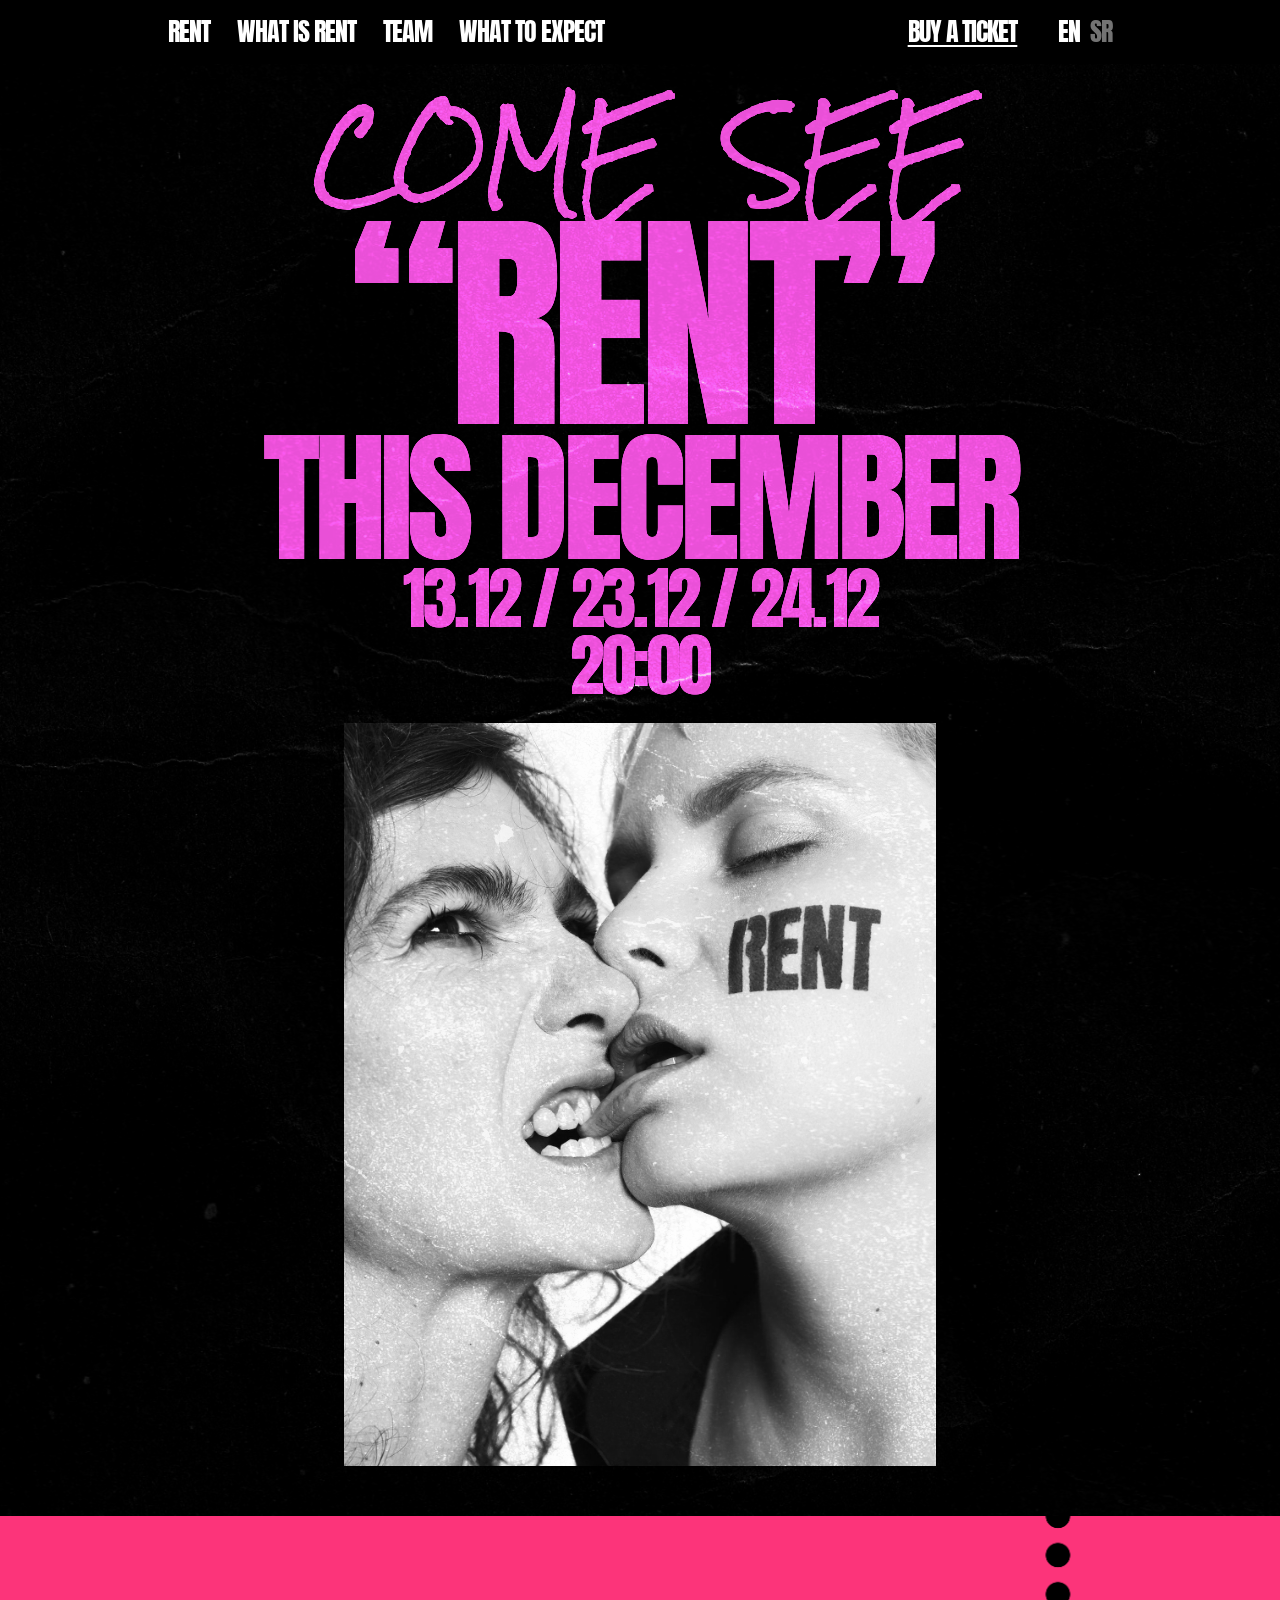
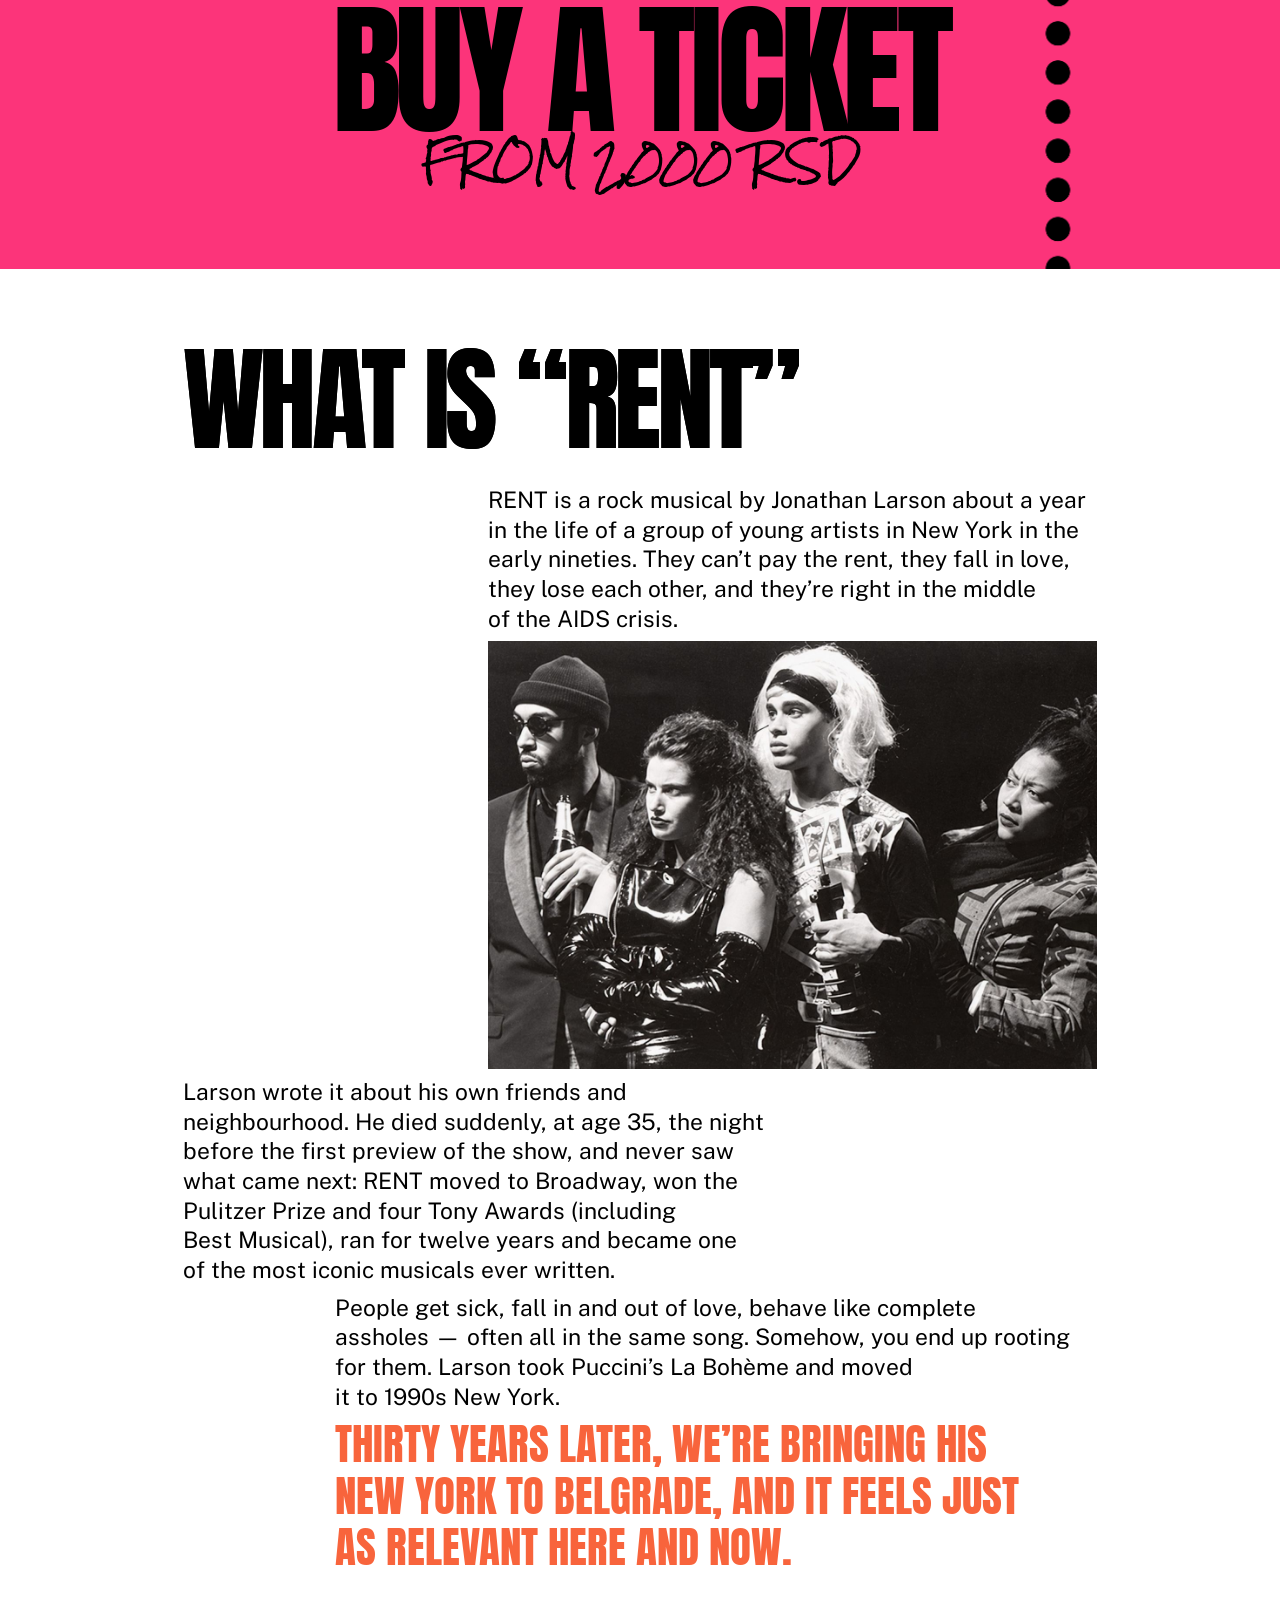
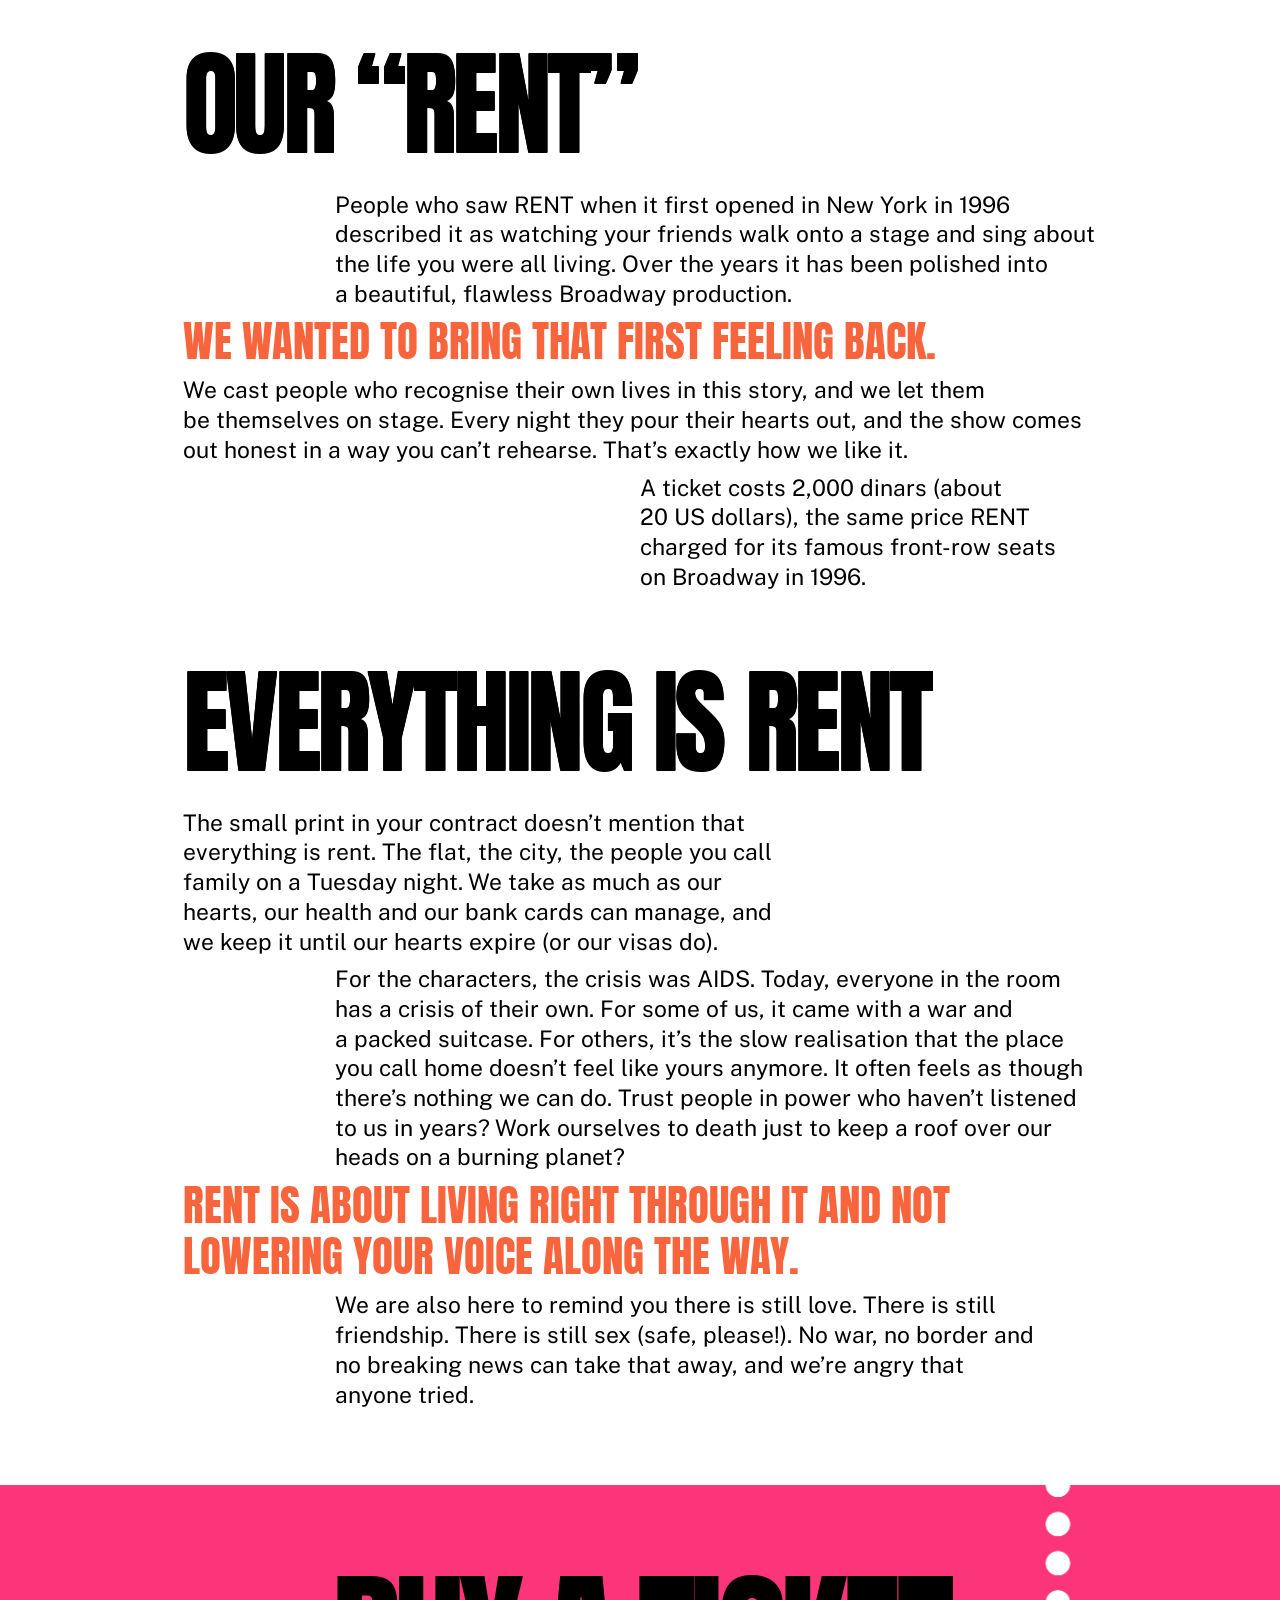
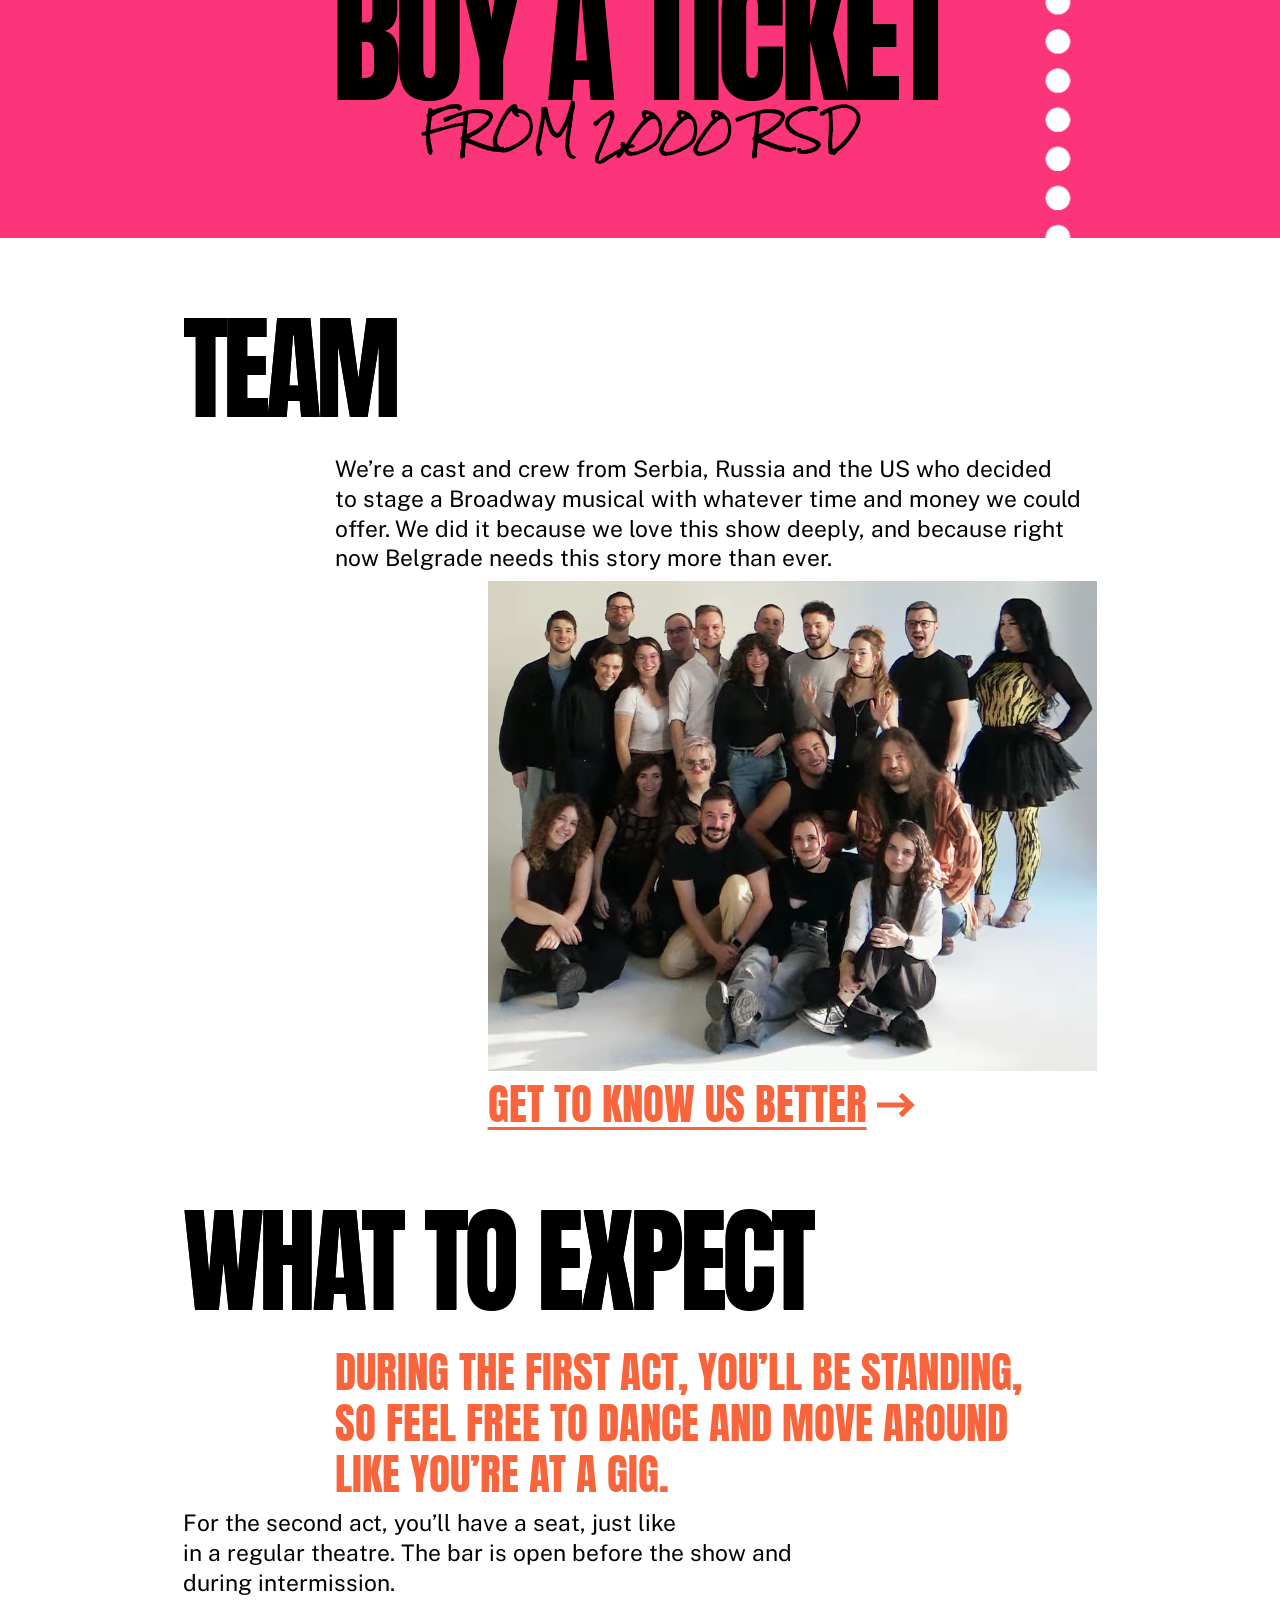
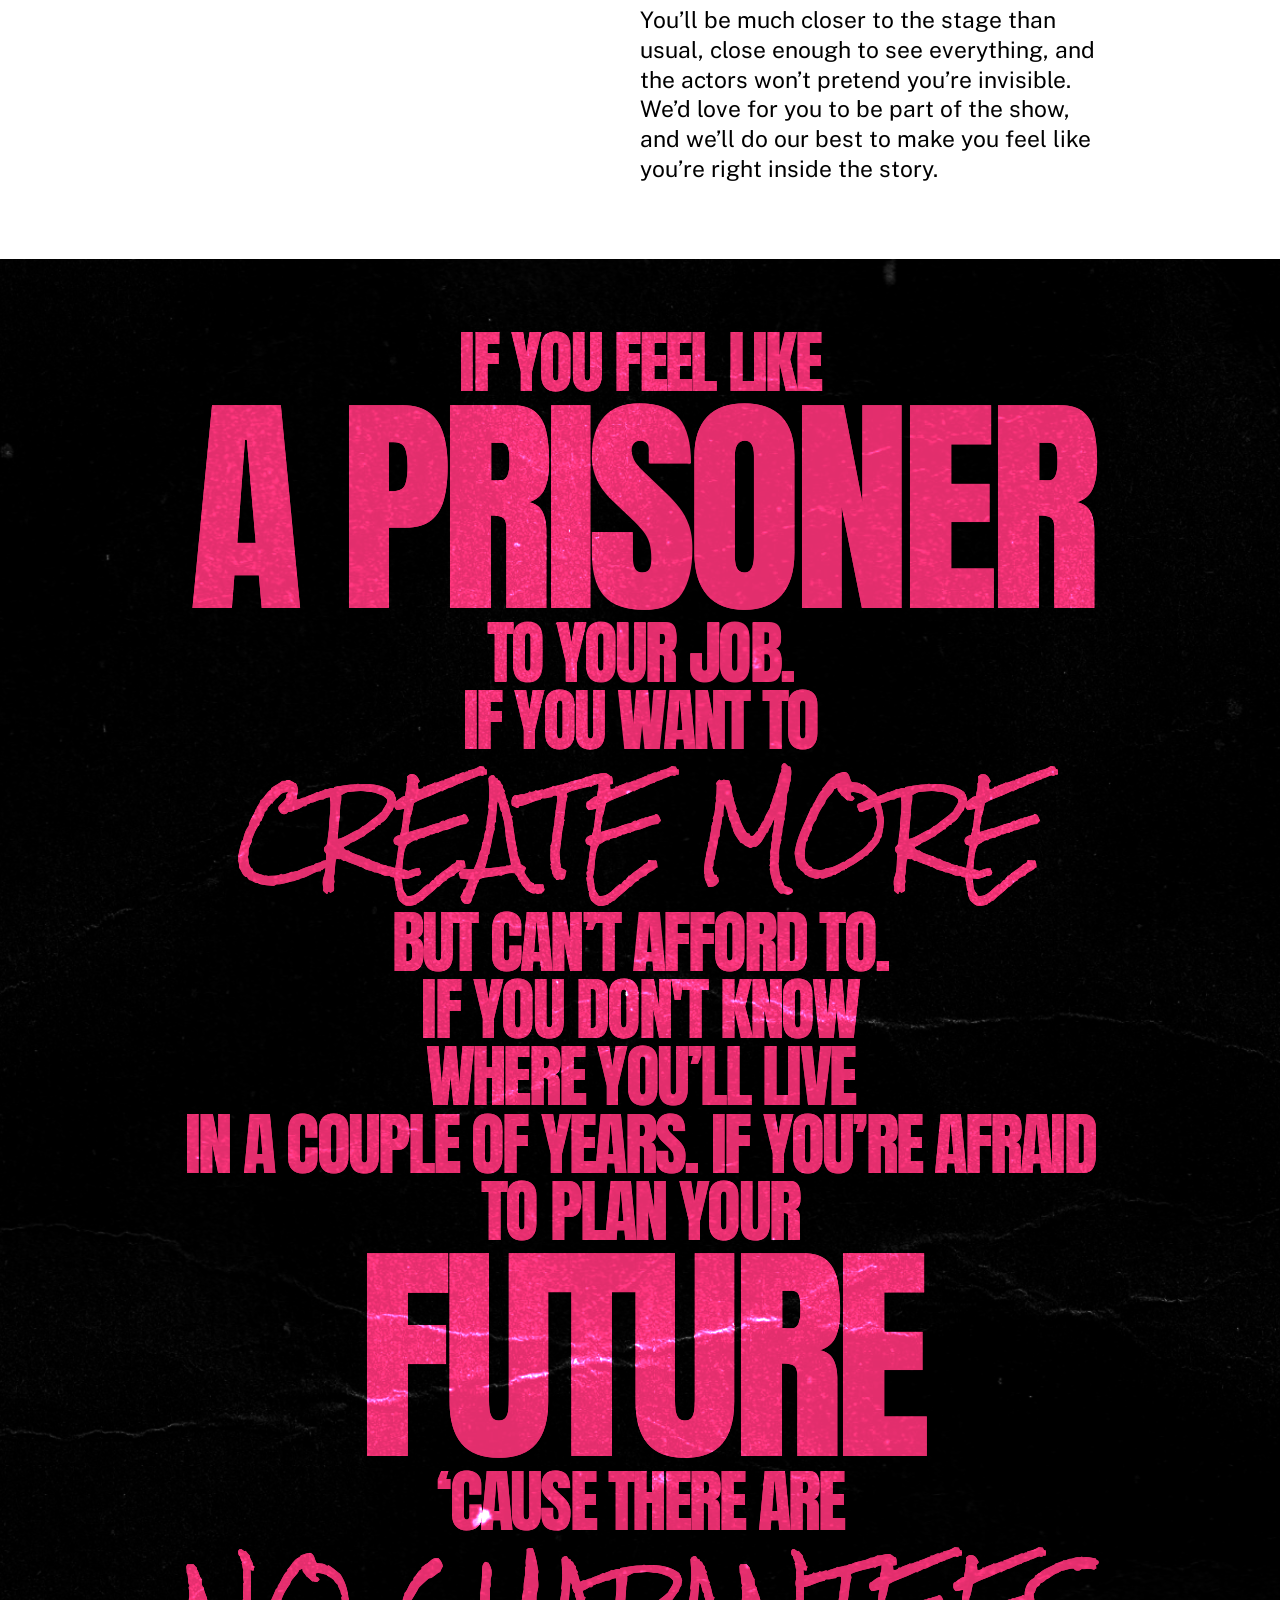
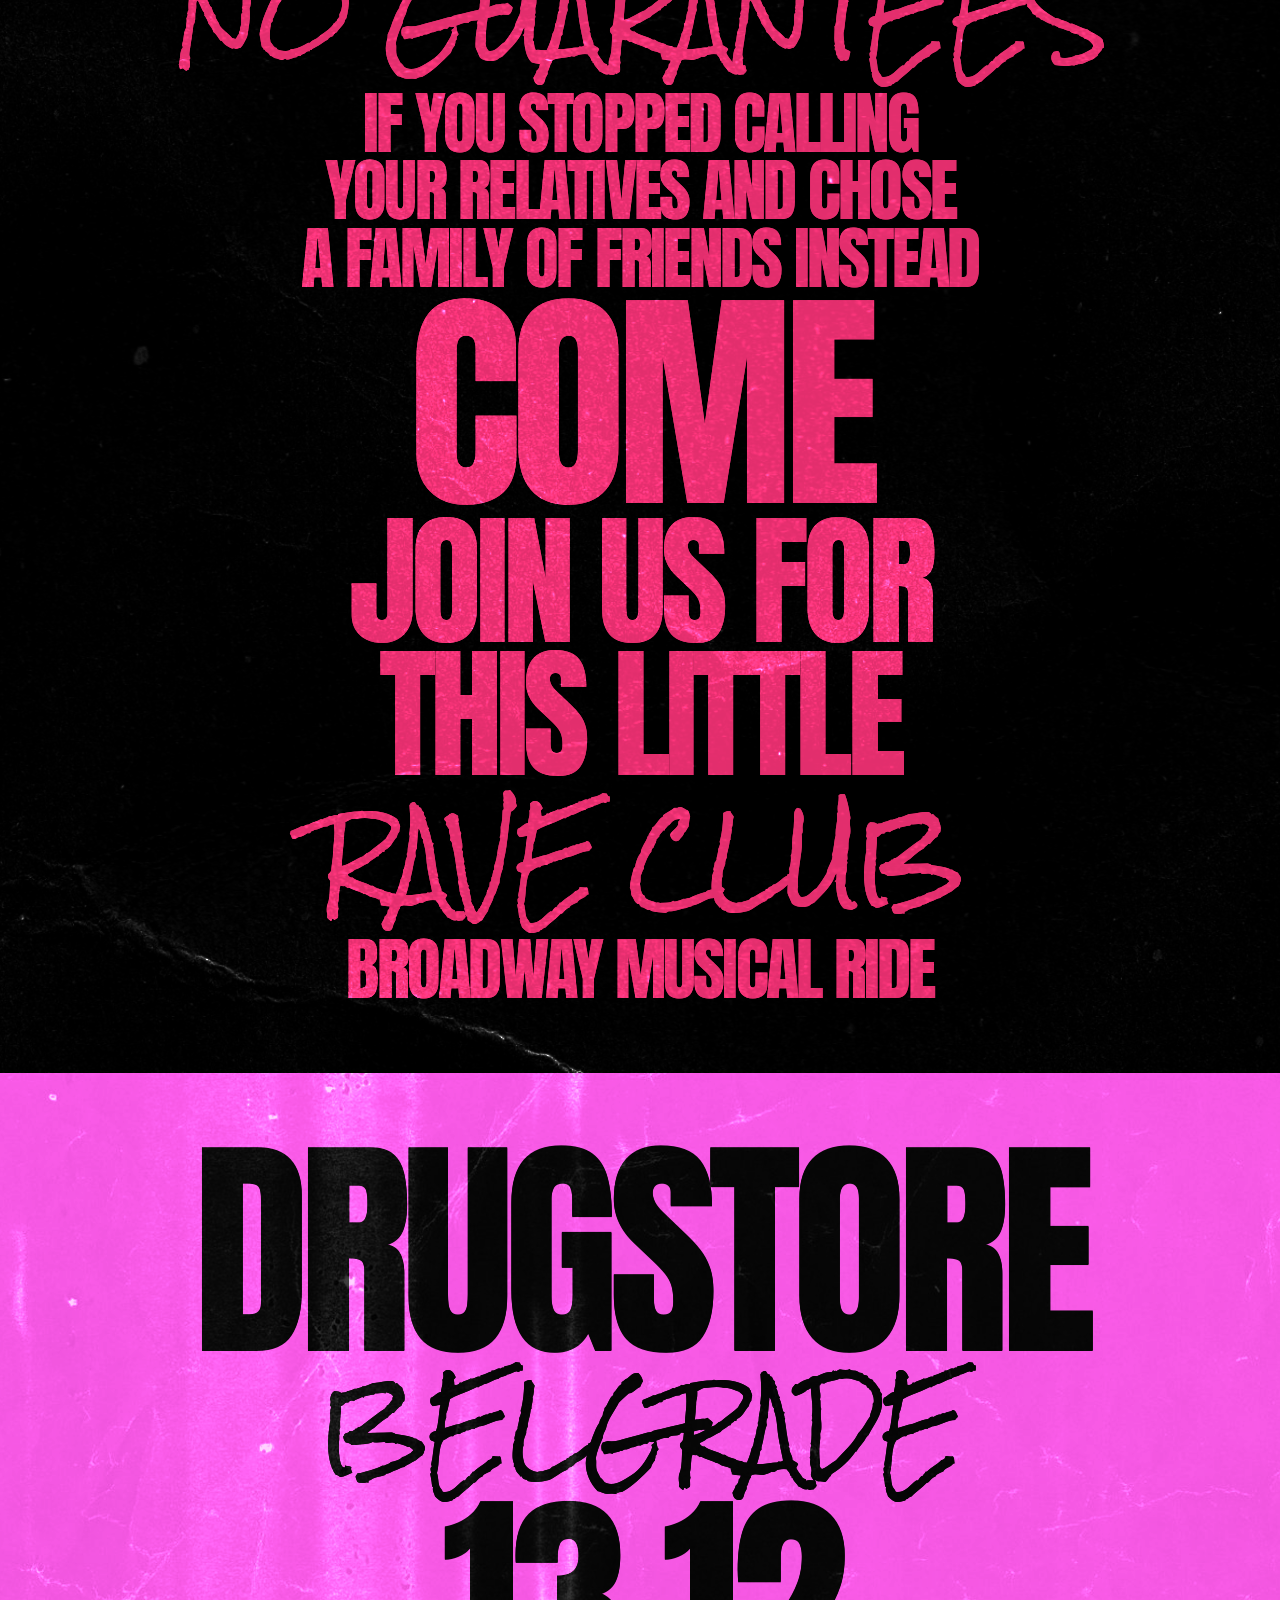
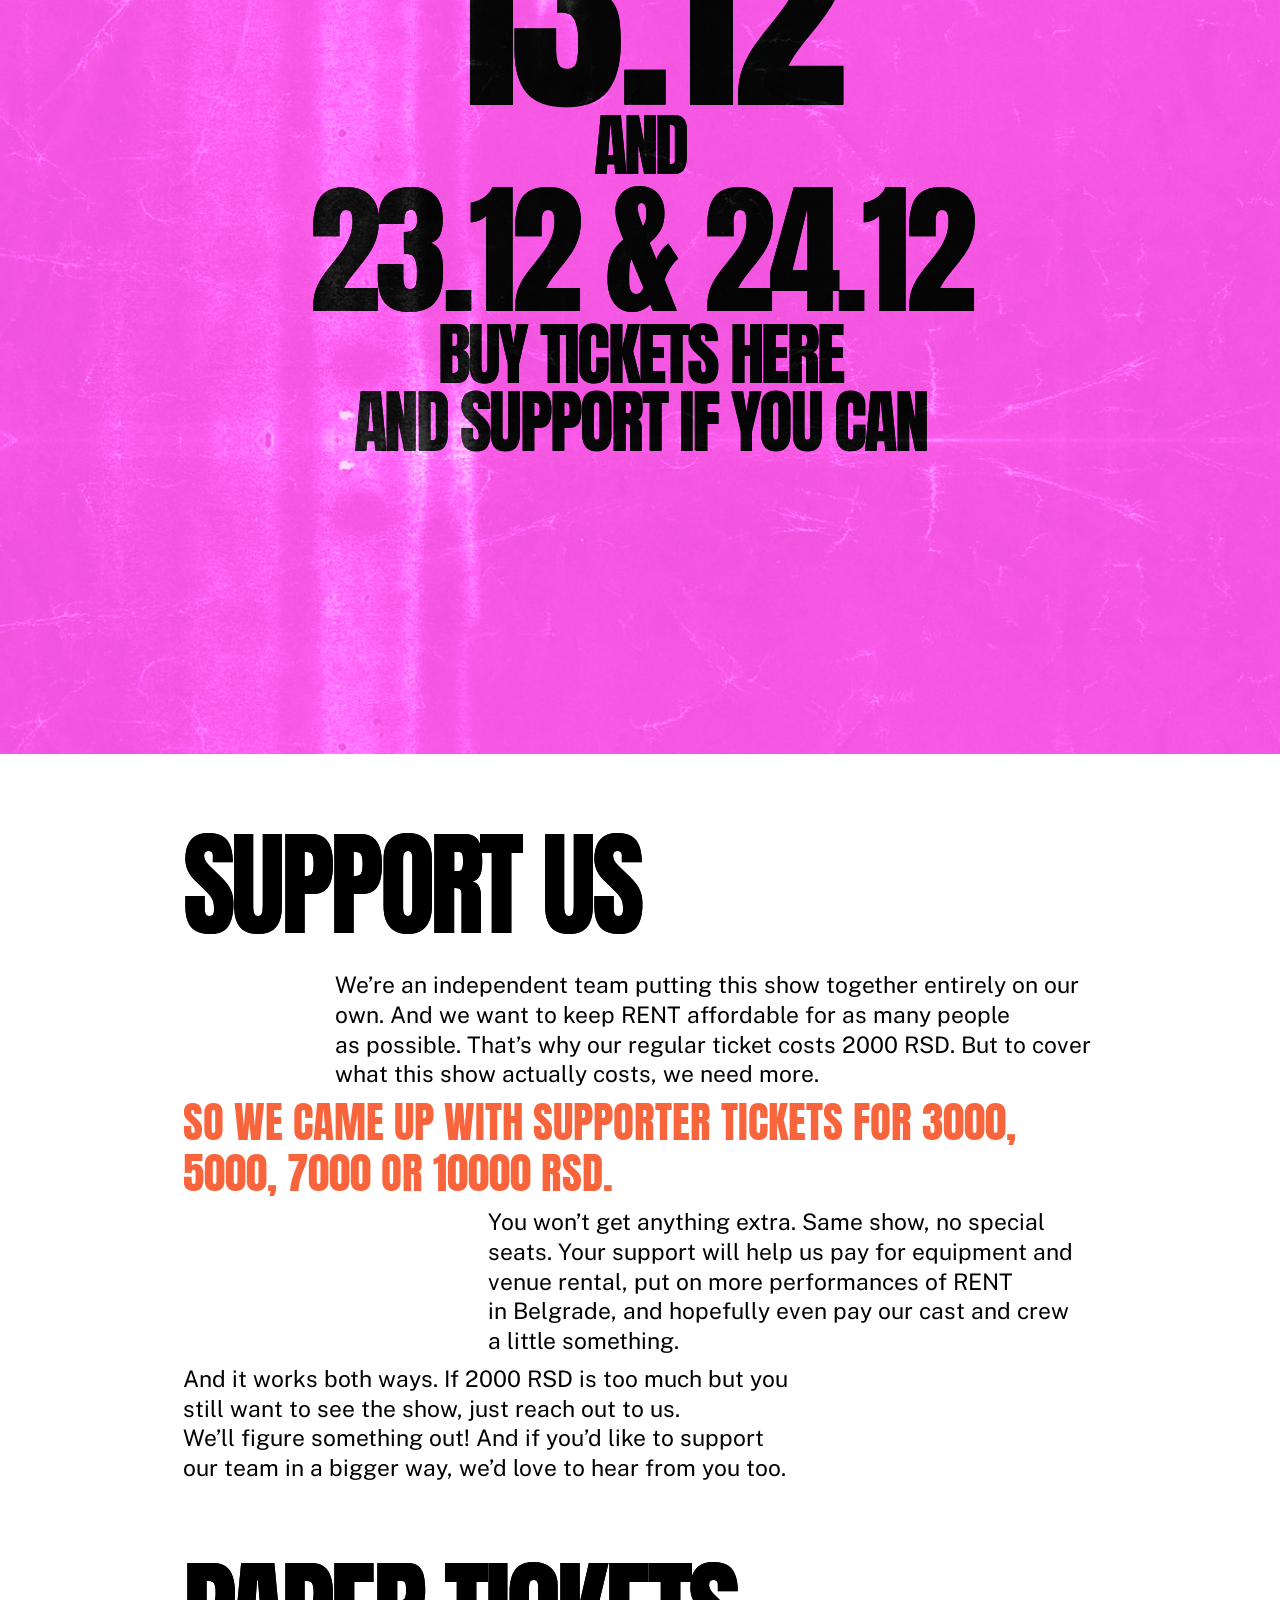
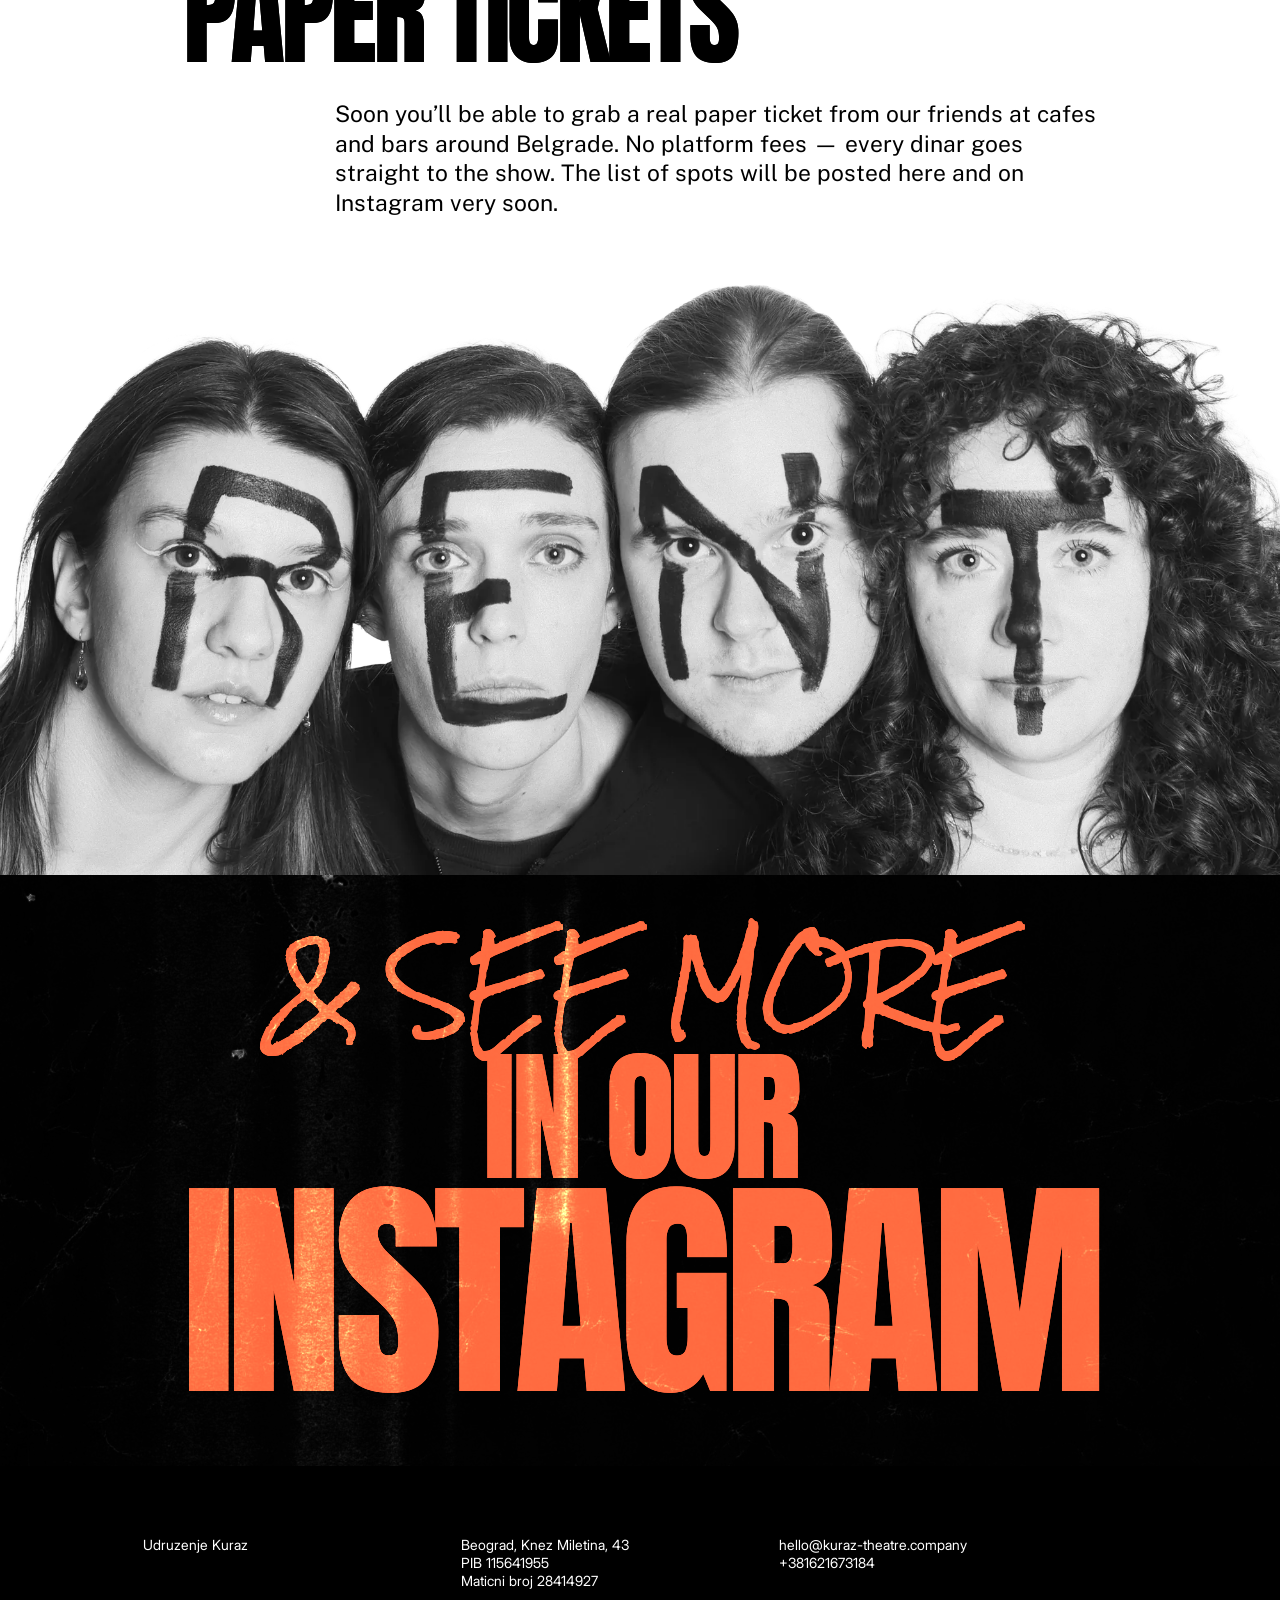
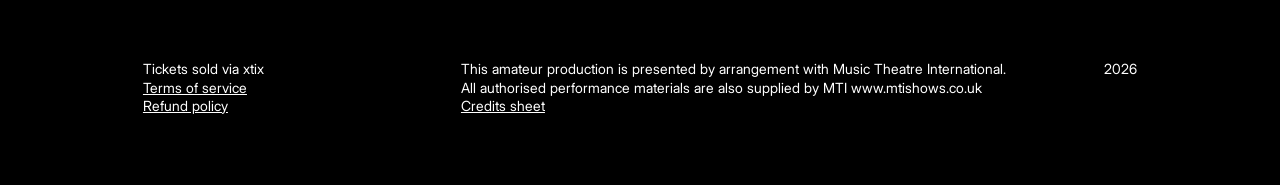
==== draft/index.html @ 47eff346 "Draft: outline without seams where letters overlap Co-Authored-By: Claude Opus 5.5 <noreply@anthropi" ====
<!doctype html>
<html lang="en">
<head>
<meta charset="utf-8">
<meta name="robots" content="noindex">
<meta name="viewport" content="width=device-width, initial-scale=1, viewport-fit=cover">
<title>DRAFT — RENT MUSICAL BELGRADE</title>
<meta name="description" content="A BROADWAY SHOW AT DRUGSTORE CLUB. FOR THE FIRST TIME IN SERBIA. THIS DECEMBER 13.12 / 23.12 / 24.12. TICKETS FROM 2,000 RSD">
<meta property="og:title" content="RENT MUSICAL BELGRADE">
<meta property="og:description" content="A BROADWAY SHOW AT DRUGSTORE CLUB. FOR THE FIRST TIME IN SERBIA. THIS DECEMBER 13.12 / 23.12 / 24.12. TICKETS FROM 2,000 RSD">
<meta property="og:type" content="website">
<meta property="og:url" content="https://come-see-rent.show/">
<meta property="og:image" content="https://come-see-rent.show/og-preview.jpg">
<meta property="og:image:width" content="1200">
<meta property="og:image:height" content="630">
<meta name="twitter:card" content="summary_large_image">
<link rel="icon" href="../favicon.ico" sizes="any">
<link rel="icon" type="image/png" sizes="32x32" href="../favicon-32.png">
<link rel="apple-touch-icon" href="../apple-touch-icon.png">
<script defer src="https://cloud.umami.is/script.js" data-website-id="f77260aa-2fc8-4497-9ee6-ddd14eaf5aa1"></script>
<link rel="stylesheet" href="../fonts.css?v=202611020300">
<link rel="stylesheet" href="style.css?v=202611020300">
</head>
<body>

<!-- ===== HEADER (fixed) ===== -->
<header class="header">
  <a href="#top" class="logo">RENT</a>
  <nav class="header__nav">
    <a href="#top" data-i18n="nav_rent">RENT</a>
    <a href="#about" data-i18n="nav_about">what is rent</a>
    <a href="#team" data-i18n="nav_team">team</a>
    <a href="#expect" data-i18n="nav_expect">what to expect</a>
  </nav>
  <div class="header__right">
    <a href="#tickets" class="header__buy ticket-link" data-i18n="nav_buy">buy a ticket</a>
    <div class="langs">
    <button data-lang="en">EN</button>
    <button data-lang="sr">SR</button>
    </div>
  </div>
  <button class="burger" aria-label="Menu" aria-expanded="false">
    <svg width="28" height="28" viewBox="0 0 28 28" fill="none"><rect x="2" y="6" width="24" height="3" fill="#fff"/><rect x="2" y="12.5" width="24" height="3" fill="#fff"/><rect x="2" y="19" width="24" height="3" fill="#fff"/></svg>
  </button>
</header>

<!-- ===== MOBILE MENU ===== -->
<div class="menu" aria-hidden="true">
  <div class="menu__top">
    <button class="menu__close" aria-label="Close">
      <svg width="28" height="28" viewBox="0 0 28 28" fill="none"><path d="M5 5L23 23M23 5L5 23" stroke="#fff" stroke-width="3"/></svg>
    </button>
  </div>
  <nav class="menu__nav">
    <a href="#top" data-i18n="nav_rent">RENT</a>
    <a href="#about" data-i18n="nav_about">what is rent</a>
    <a href="#team" data-i18n="nav_team">team</a>
    <a href="#expect" data-i18n="nav_expect">what to expect</a>
  </nav>
  <div class="langs menu__langs">
    <button data-lang="en">EN</button>
    <button data-lang="sr">SR</button>
  </div>
  <a href="#tickets" class="cta-bar" data-i18n="cta_buy">BUY A TICKET</a>
</div>

<main>

<!-- ===== HERO (black, EN only) ===== -->
<section class="hero" id="top">
  <p class="t rs" style="--d:120;--m:48">COME&nbsp; SEE</p>
  <div>
    <div class="stack">
      <p class="t a lh88" style="--d:310;--m:140">“RENT”</p>
      <p class="t a" style="--d:190;--m:96">THIS DECEMBER</p>
    </div>
    <p class="t a lh98" style="--d:90;--m:50">13.12 / 23.12 / 24.12<br>20:00</p>
  </div>
  <img class="hero__photo" src="../images/draft/hero.jpg" alt="RENT">
</section>

<!-- ===== PINK STRIP (EN only, desktop) ===== -->
<a href="#tickets" class="strip">
  <span class="t a up" style="--d:190" data-i18n="strip_buy">buy a ticket</span>
  <span class="t rs up ls2 lh90" style="--d:54" data-i18n="strip_from">FROM 2,000 RSD</span>
</a>

<!-- ===== ABOUT / OUR / EVERYTHING (new staggered layout) ===== -->
<section class="sx" id="about">
    <h2 class="sx__h t a" style="--d:150;--m:56" data-i18n="about_h">WHAT IS “RENT”</h2>
    <div class="sx__body">
      <p class="sx__p o-l4" data-i18n="dx_ab1">RENT is a rock musical by Jonathan Larson about a year in the life of a group of young artists in New York in the early nineties. They can’t pay the rent, they fall in love, they lose each other, and they’re right in the middle of the AIDS crisis.</p>
      <div class="sx-img o-l4" style="--r:800/561"><img src="../images/draft/original-cast.jpg" alt="Original RENT cast, 1996"></div>
      <p class="sx__p o-r4" data-i18n="dx_ab2">Larson wrote it about his own friends and neighbourhood. He died suddenly, at age 35, the night before the first preview of the show, and never saw what came next: RENT moved to Broadway, won the Pulitzer Prize and four Tony Awards (including Best Musical), ran for twelve years and became one of the most iconic musicals ever written.</p>
      <p class="sx__p o-l2" data-i18n="dx_ab3">People get sick, fall in and out of love, behave like complete assholes — often all in the same song. Somehow, you end up rooting for them. Larson took Puccini’s La Bohème and moved it to 1990s New York.</p>
      <p class="sx__q o-l2" data-i18n="dx_abq">Thirty years later, we’re bringing his New York to Belgrade, and it feels just as relevant here and now.</p>
    </div>
</section>

<section class="sx">
    <h2 class="sx__h t a" style="--d:150;--m:56" data-i18n="our_h">OUR “RENT”</h2>
    <div class="sx__body">
      <p class="sx__p o-l2" data-i18n="dx_our1">People who saw RENT when it first opened in New York in 1996 described it as watching your friends walk onto a stage and sing about the life you were all living. Over the years it has been polished into a beautiful, flawless Broadway production.</p>
      <p class="sx__q" data-i18n="dx_ourq">We wanted to bring that first feeling back.</p>
      <p class="sx__p" data-i18n="dx_our2">We cast people who recognise their own lives in this story, and we let them be themselves on stage. Every night they pour their hearts out, and the show comes out honest in a way you can’t rehearse. That’s exactly how we like it.</p>
      <p class="sx__p o-l6" data-i18n="dx_our3">A ticket costs 2,000 dinars (about 20 US dollars), the same price RENT charged for its famous front-row seats on Broadway in 1996.</p>
    </div>
</section>

<section class="sx sx--pb">
    <h2 class="sx__h t a" style="--d:150;--m:56" data-i18n="every_h">EVERYTHING IS RENT</h2>
    <div class="sx__body">
      <p class="sx__p o-r4" data-i18n="dx_ev1">The small print in your contract doesn’t mention that everything is rent. The flat, the city, the people you call family on a Tuesday night. We take as much as our hearts, our health and our bank cards can manage, and we keep it until our hearts expire (or our visas do).</p>
      <p class="sx__p o-l2" data-i18n="dx_ev2">For the characters, the crisis was AIDS. Today, everyone in the room has a crisis of their own. For some of us, it came with a war and a packed suitcase. For others, it’s the slow realisation that the place you call home doesn’t feel like yours anymore. It often feels as though there’s nothing we can do. Trust people in power who haven’t listened to us in years? Work ourselves to death just to keep a roof over our heads on a burning planet?</p>
      <p class="sx__q" data-i18n="dx_evq">RENT is about living right through it and not lowering your voice along the way.</p>
      <p class="sx__p o-l2" data-i18n="dx_ev3">We are also here to remind you there is still love. There is still friendship. There is still sex (safe, please!). No war, no border and no breaking news can take that away, and we’re angry that anyone tried.</p>
    </div>
</section>

<div class="strip-wrap--white">
<a href="#tickets" class="strip">
  <span class="t a up" style="--d:190" data-i18n="strip_buy">buy a ticket</span>
  <span class="t rs up ls2 lh90" style="--d:54" data-i18n="strip_from">FROM 2,000 RSD</span>
</a>
</div>

<section class="sx" id="team">
    <h2 class="sx__h t a" style="--d:150;--m:56" data-i18n="team_h">TEAM</h2>
    <div class="sx__body">
      <p class="sx__p o-l2" data-i18n="dx_tm1">We’re a cast and crew from Serbia, Russia and the US who decided to stage a Broadway musical with whatever time and money we could offer. We did it because we love this show deeply, and because right now Belgrade needs this story more than ever.</p>
      <div class="sx-img o-l4" style="--r:1045/840;--op:50% 64%"><video autoplay muted loop playsinline webkit-playsinline preload="auto" poster="../images/team-poster.jpg?v=202611020300" aria-label="RENT team"><source src="../images/team.mp4?v=202611020300" type="video/mp4"><source src="../images/team.webm?v=202611020300" type="video/webm"></video></div>
      <a class="sx__q sx__link o-l4" href="../team/" data-i18n="dx_tmlink">get to know us better</a>
    </div>
</section>

<section class="sx sx--pb" id="expect">
    <h2 class="sx__h t a" style="--d:150;--m:56" data-i18n="expect_h">WHAT TO EXPECT</h2>
    <div class="sx__body">
      <p class="sx__q o-l2" data-i18n="dx_exq">During the first act, you’ll be standing, so feel free to dance and move around like you’re at a gig.</p>
      <p class="sx__p o-r4" data-i18n="dx_ex1">For the second act, you’ll have a seat, just like in a regular theatre. The bar is open before the show and during intermission.</p>
      <p class="sx__p o-l6" data-i18n="dx_ex2">You’ll be much closer to the stage than usual, close enough to see everything, and the actors won’t pretend you’re invisible. We’d love for you to be part of the show, and we’ll do our best to make you feel like you’re right inside the story.</p>
    </div>
</section>

<!-- ===== MANIFESTO (black, EN only) ===== -->
<section class="manifesto">
  <div class="stack">
    <p class="t a up lh98" style="--d:90;--m:50">if you feel like</p>
    <p class="t a up" style="--d:310;--m:90">a prisoner</p>
    <p class="t a up lh98" style="--d:90;--m:50">to your job.<br>if you want to</p>
  </div>
  <p class="t rs up lhm141" style="--d:120;--m:70">create more</p>
  <div class="stack">
    <p class="t a up lh98" style="--d:90;--m:50">but can’t afford to.<br>if you don't know<br>where you’ll live<br>in a couple of years. if you’re afraid to plan your</p>
    <p class="t a up" style="--d:310;--m:146">future</p>
    <p class="t a up lh98" style="--d:90;--m:50">‘cause there are</p>
  </div>
  <p class="t rs up lhm131" style="--d:120;--m:43">no guarantees</p>
  <div class="stack">
    <p class="t a up lh98" style="--d:90;--m:50">IF YOU STOPPED CALLING<br class="d"> YOUR RELATIVES AND CHOSE<br class="d"> A FAMILY OF FRIENDS INSTEAD</p>
    <p class="t a up" style="--d:310;--m:146">COME</p>
    <p class="t a up lh92" style="--d:190;--m:50">JOIN US FOR this&nbsp;LITTLE</p>
  </div>
  <p class="t rs up lhm141" style="--d:120;--m:70">RAVE CLUB</p>
  <p class="t a up lh98" style="--d:90;--m:66">BROADWAY MUSICAL RIDE</p>
</section>

<!-- ===== DRUGSTORE (pink, EN only) ===== -->
<section class="drugstore">
  <p class="t a up" style="--d:310;--m:90">DRUGSTORE</p>
  <p class="t rs up" style="--d:120;--m:43">BELGRADE</p>
  <div>
    <p class="t a up" style="--d:310;--m:146">13.12</p>
    <p class="t a up lh98" style="--d:90;--m:66">and</p>
    <p class="t a up lh98" style="--d:190;--m:66">23.12 &amp; 24.12</p>
    <p class="t a up lh98" style="--d:90;--m:40" id="tickets">buy tickets here<br>and support if you can</p>
  </div>

  <div class="tickets__widget">
    <span data-xtix-event-inline="6ad01178f9f14e077beea772" data-xtix-lang="en" data-xtix-meta="true" data-xtix-token="eyJhbGciOiJIUzI1NiIsImlzcyI6Imh1Yi54dGl4LmFpIiwidHlwIjoiSldUIn0.eyJwIjoiNmFjZjcxYjg5ZDViMWM1OWQ1ZWVhNWQzIn0.JNisV-zeA_7YVUEcq9Hm50vH30cGpkWNOwJNLRsiPiE"></span>
  </div>
</section>

<!-- ===== SUPPORT US / PAPER TICKETS ===== -->
<div class="sx-wrap">
<section class="sx">
    <h2 class="sx__h t a up" style="--d:150;--m:56" data-i18n="support_h">support us</h2>
    <div class="sx__body">
      <p class="sx__p o-l2" data-i18n="dx_sp1">We’re an independent team putting this show together entirely on our own. And we want to keep RENT affordable for as many people as possible. That’s why our regular ticket costs 2000 RSD. But to cover what this show actually costs, we need more.</p>
      <p class="sx__q" data-i18n="dx_spq">So we came up with supporter tickets for 3000, 5000, 7000 or 10000 RSD.</p>
      <p class="sx__p o-l4" data-i18n="dx_sp2">You won’t get anything extra. Same show, no special seats. Your support will help us pay for equipment and venue rental, put on more performances of RENT in Belgrade, and hopefully even pay our cast and crew a little something.</p>
      <p class="sx__p o-r4" data-i18n="dx_sp3">And it works both ways. If 2000 RSD is too much but you still want to see the show, just reach out to us. We’ll figure something out! And if you’d like to support our team in a bigger way, we’d love to hear from you too.</p>
    </div>
</section>

<section class="sx sx--pb">
    <h2 class="sx__h t a up" style="--d:150;--m:56" data-i18n="offline_h">paper tickets</h2>
    <div class="sx__body">
      <div class="sx__p o-l2" data-i18n="offline_p"></div>
    </div>
</section>
<img class="faces" src="../images/draft/rent-faces.webp" alt="">
</div>

<!-- ===== INSTAGRAM (black, EN only) ===== -->
<section class="insta">
  <span class="t rs up" style="--d:120;--m:43">&amp; see more</span>
  <span class="stack">
    <span class="t a up" style="--d:190;--m:50">in our</span>
    <a class="insta__link t a up lh88" style="--d:310;--m:90" href="https://www.instagram.com/everything.is.rent/" target="_blank" rel="noopener">instagram</a>
  </span>
</section>

</main>

<!-- ===== FOOTER ===== -->
<footer class="footer">
  <div class="footer__row">
    <p>Udruzenje Kuraz</p>
    <p>Beograd, Knez Miletina, 43<br>PIB 115641955<br>Maticni broj 28414927</p>
    <p><a href="mailto:hello@kuraz-theatre.company">hello@kuraz-theatre.company</a><br><a href="tel:+381621673184">+381621673184</a></p>
  </div>
  <div class="footer__row">
    <p><span data-i18n="foot_xtix">Tickets sold via xtix</span><br><a class="u" href="https://xtix.ai/documents/terms-of-service" target="_blank" rel="noopener" data-i18n="foot_terms">Terms of service</a><br><a class="u" href="https://xtix.ai/documents/organizer-refund-policy" target="_blank" rel="noopener" data-i18n="foot_refund">Refund policy</a></p>
    <p class="footer__wide">This amateur production is presented by arrangement with Music Theatre International.<br>All authorised performance materials are also supplied by MTI www.mtishows.co.uk<br><a class="u" href="../credits-sheet.pdf" target="_blank" rel="noopener">Credits sheet</a></p>
    <p class="footer__year">2026</p>
  </div>
</footer>

<!-- ===== MOBILE STICKY CTA ===== -->
<a href="#tickets" class="cta-bar cta-bar--fixed" data-i18n="cta_buy">BUY A TICKET</a>

<script src="i18n.js?v=202611020300"></script>
<script src="main.js?v=202611020300"></script>
<script src="https://hub.xtix.ai/static/scripts/widget/xtixwidget.js"></script>
<script src="fx.js?v=202611020300"></script>
</body>
</html>
---- fonts.css ----
/* Self-hosted fonts */
@font-face {
  font-family: 'Anton';
  font-style: normal;
  font-display: swap;
  font-weight: 400;
  src: url(fonts/anton-latin-ext-400-normal.woff2) format('woff2');
  unicode-range: U+0100-02BA,U+02BD-02C5,U+02C7-02CC,U+02CE-02D7,U+02DD-02FF,U+0304,U+0308,U+0329,U+1D00-1DBF,U+1E00-1E9F,U+1EF2-1EFF,U+2020,U+20A0-20AB,U+20AD-20C0,U+2113,U+2C60-2C7F,U+A720-A7FF;
}
@font-face {
  font-family: 'Anton';
  font-style: normal;
  font-display: swap;
  font-weight: 400;
  src: url(fonts/anton-latin-400-normal.woff2) format('woff2');
  unicode-range: U+0000-00FF,U+0131,U+0152-0153,U+02BB-02BC,U+02C6,U+02DA,U+02DC,U+0304,U+0308,U+0329,U+2000-206F,U+20AC,U+2122,U+2191,U+2193,U+2212,U+2215,U+FEFF,U+FFFD;
}
@font-face {
  font-family: 'Rock Salt';
  font-style: normal;
  font-display: swap;
  font-weight: 400;
  src: url(fonts/rock-salt-latin-400-normal.woff2) format('woff2');
  unicode-range: U+0000-00FF,U+0131,U+0152-0153,U+02BB-02BC,U+02C6,U+02DA,U+02DC,U+0304,U+0308,U+0329,U+2000-206F,U+20AC,U+2122,U+2191,U+2193,U+2212,U+2215,U+FEFF,U+FFFD;
}
@font-face {
  font-family: 'Inter';
  font-style: normal;
  font-display: swap;
  font-weight: 100 900;
  src: url(fonts/inter-latin-ext-opsz-normal.woff2) format('woff2');
  unicode-range: U+0100-02BA,U+02BD-02C5,U+02C7-02CC,U+02CE-02D7,U+02DD-02FF,U+0304,U+0308,U+0329,U+1D00-1DBF,U+1E00-1E9F,U+1EF2-1EFF,U+2020,U+20A0-20AB,U+20AD-20C0,U+2113,U+2C60-2C7F,U+A720-A7FF;
}
@font-face {
  font-family: 'Inter';
  font-style: normal;
  font-display: swap;
  font-weight: 100 900;
  src: url(fonts/inter-latin-opsz-normal.woff2) format('woff2');
  unicode-range: U+0000-00FF,U+0131,U+0152-0153,U+02BB-02BC,U+02C6,U+02DA,U+02DC,U+0304,U+0308,U+0329,U+2000-206F,U+20AC,U+2122,U+2191,U+2193,U+2212,U+2215,U+FEFF,U+FFFD;
}

@font-face {
  font-family: 'Public Sans';
  font-style: normal;
  font-display: swap;
  font-weight: 100 900;
  src: url(fonts/public-sans-latin-ext-wght-normal.woff2) format('woff2-variations');
  unicode-range: U+0100-02BA,U+02BD-02C5,U+02C7-02CC,U+02CE-02D7,U+02DD-02FF,U+0304,U+0308,U+0329,U+1D00-1DBF,U+1E00-1E9F,U+1EF2-1EFF,U+2020,U+20A0-20AB,U+20AD-20C0,U+2113,U+2C60-2C7F,U+A720-A7FF;
}
@font-face {
  font-family: 'Public Sans';
  font-style: normal;
  font-display: swap;
  font-weight: 100 900;
  src: url(fonts/public-sans-latin-wght-normal.woff2) format('woff2-variations');
  unicode-range: U+0000-00FF,U+0131,U+0152-0153,U+02BB-02BC,U+02C6,U+02DA,U+02DC,U+0304,U+0308,U+0329,U+2000-206F,U+20AC,U+2122,U+2191,U+2193,U+2212,U+2215,U+FEFF,U+FFFD;
}
---- draft/style.css ----
/* ===== Colors ===== */
:root {
  --black: #000;
  --white: #fff;
  --pink: #FC347A;        /* ticket strips, manifesto text */
  --pink-hover: #EA3675;  /* hover on all ticket buttons */
  --violet: #E950D7;      /* hero text, Drugstore background */
  --orange: #F8643C;      /* Instagram block */
  --header-h: 75px;
}

* { box-sizing: border-box; margin: 0; padding: 0; }
html { scroll-behavior: smooth; -webkit-text-size-adjust: 100%; background: var(--black); } /* color seen when page bounces on scroll */
body {
  /* solid color (Safari ignores gradients for the bounce area) */
  background: var(--black);
  color: var(--black);
  font-family: "Inter", system-ui, sans-serif;
  font-variation-settings: "opsz" 32; /* Inter Display look */
  padding-top: var(--header-h);
}
a { color: inherit; text-decoration: none; }
button { font: inherit; color: inherit; background: none; border: 0; cursor: pointer; }
img { display: block; max-width: 100%; }
section, [id] { scroll-margin-top: var(--header-h); }

/* ===== Type ===== */
/* --d = size on 1440 desktop, --m = size on 390 mobile (px, unitless) */
.t {
  display: block;
  font-size: min(calc(var(--d) * 1px), calc(var(--d) * 100vw / 1440));
  letter-spacing: -0.04em;
  line-height: 0.91;
}
.a  { font-family: "Anton", sans-serif; font-weight: 400; }
.rs { font-family: "Rock Salt", cursive; font-weight: 400; }
.up { text-transform: uppercase; }
.lh98 { line-height: 0.98; }
.lh92 { line-height: 0.92; }
.lh88 { line-height: 0.88; }
.ls2 { letter-spacing: -0.02em; }

.body { font-size: 20px; line-height: 1.3; max-width: 700px; }
.body p + p { margin-top: 12px; }
.body b { font-weight: 700; }

.stack { display: flex; flex-direction: column; gap: 4px; }

/* ===== Header ===== */
.header {
  position: fixed; inset: 0 0 auto 0; z-index: 50;
  height: var(--header-h);
  background: var(--black); color: var(--white);
  display: flex; align-items: center; justify-content: space-between;
  padding: 0 100px;
  font-family: "Anton", sans-serif; font-size: 30px;
  line-height: 0.91; letter-spacing: -0.04em; text-transform: uppercase;
}
.header__nav { display: flex; gap: 32px; }
.header__right { display: flex; align-items: center; gap: 48px; }
.header__buy { text-decoration: underline; text-underline-offset: 3px; transition: color .15s; }
.header__buy:hover { color: var(--pink-hover); }
.header__nav a:hover { opacity: .7; }
.langs { display: flex; gap: 10px; }
.langs button { opacity: .45; text-transform: uppercase; letter-spacing: -0.04em; }
.langs button.is-active, .langs button:hover { opacity: 1; }
.burger { display: none; }
.logo { display: none; }

/* ===== Mobile menu ===== */
.menu {
  position: fixed; inset: 0; z-index: 60;
  background: var(--black); color: var(--white);
  display: none; flex-direction: column;
  font-family: "Anton", sans-serif; text-transform: uppercase; letter-spacing: -0.04em;
}
.menu.is-open { display: flex; }
.menu__top { height: 60px; padding: 0 16px; display: flex; align-items: center; justify-content: flex-end; }
.menu__langs { padding: 0 16px 24px; gap: 24px; font-size: 48px; line-height: .91; }
.menu__nav { flex: 1; display: flex; flex-direction: column; gap: 20px; padding: 40px 16px; font-size: 48px; line-height: .91; }

/* ===== Ticket bars ===== */
.cta-bar {
  display: flex; align-items: center; justify-content: center;
  height: 64px; background: var(--pink); color: var(--black);
  font-family: "Anton", sans-serif; font-size: 30px; letter-spacing: -0.04em;
  transition: background .15s;
}
.cta-bar:hover { background: var(--pink-hover); }
.cta-bar--fixed { display: none; }

/* ===== Hero ===== */
.hero {
  background: var(--black); color: var(--violet); text-align: center;
  padding: 50px 100px; display: flex; flex-direction: column; gap: 24px;
}

/* ===== Pink strip ===== */
.strip {
  position: relative; overflow: hidden;
  display: flex; flex-direction: column; align-items: center; gap: 8px;
  background: var(--pink); color: var(--black); text-align: center;
  padding: 40px 100px; transition: background .15s;
}
.lh90 { line-height: .9; }
/* white backdrop so the perforation holes of this strip look white */
.strip-wrap--white { background: var(--white); }
/* ticket perforation = real holes (mask), so whatever is behind shows through.
   fx.js sets --step so the first hole is centred on the top edge and the last one on the bottom edge. */
.strip, .cta-bar { --dot: 18px; --gap: 11px; --dot-right: 99px; }
.cta-bar { position: relative; --dot: 12px; --gap: 8px; --dot-right: 28px; }
.cta-bar--fixed { position: fixed; }
.strip, .cta-bar {
  --holes: radial-gradient(circle calc(var(--dot) / 2) at 50% calc(var(--dot) / 2), #000 calc(100% - .6px), transparent 100%)
           calc(100% - var(--dot-right)) calc(var(--dot) / -2) / var(--dot) var(--step, calc(var(--dot) + var(--gap))) repeat-y;
  -webkit-mask: var(--holes), linear-gradient(#000 0 0);
  -webkit-mask-composite: xor;
          mask: var(--holes), linear-gradient(#000 0 0);
          mask-composite: exclude;
}
.strip:hover { background: var(--pink-hover); }

/* ===== Text + photo rows ===== */
.row {
  background: var(--white);
  display: grid; grid-template-columns: 848fr 592fr;
  min-height: min(588px, calc(588 * 100vw / 1440));
}
.row--rev { grid-template-columns: 592fr 848fr; }
.row--rev .row__img { order: -1; }
.row__text {
  display: flex; flex-direction: column; justify-content: center; gap: 32px;
  padding: 60px 48px 60px clamp(24px, 6.94vw, 100px);
}
.row--rev .row__text { padding: 70px clamp(24px, 6.94vw, 100px) 70px 48px; }
.row__img { overflow: hidden; }
.row__img img, .row__img video { display: block; width: 100%; height: 100%; object-fit: cover; }

/* ===== Manifesto ===== */
.manifesto {
  background: var(--black); color: var(--pink); text-align: center;
  padding: 70px 100px; display: flex; flex-direction: column; gap: 36px;
}

/* ===== Drugstore ===== */
.drugstore {
  background: var(--violet); color: var(--black); text-align: center;
  padding: 70px 100px; display: flex; flex-direction: column; gap: 28px;
}

/* ===== Tickets ===== */
.drugstore { padding-bottom: 70px; }
.tickets__widget { width: 100%; max-width: 640px; min-height: 200px; text-align: left; position: relative; z-index: 3 !important; align-self: center; } /* above the paper texture */

/* ===== Support us / Offline tickets ===== */
.info { background: var(--white); display: grid; grid-template-columns: 744fr 696fr; }
.info__col { display: flex; flex-direction: column; gap: 32px; padding: 60px 48px 60px clamp(24px, 6.94vw, 100px); }
.info__col + .info__col { padding: 60px clamp(24px, 6.94vw, 100px) 60px 0; }

/* ===== Instagram ===== */
.insta {
  display: flex; flex-direction: column; gap: 24px;
  background: var(--black); color: var(--orange); text-align: center;
  padding: 70px 100px;
}
.insta__link { align-self: center; transition: color .15s; }
.insta__link:hover { color: #D84F2B; }

/* ===== Footer ===== */
.footer {
  background: var(--black); color: var(--white);
  font-size: 14px; line-height: 1.3;
}
/* two rows, columns aligned across rows (Figma: padding 60 / 70) */
.footer__row {
  display: grid; grid-template-columns: minmax(0, 294px) minmax(0, 294px) 1fr auto; column-gap: 24px;
  padding: 70px 60px;
}
.footer__row + .footer__row { padding-top: 0; }
.footer__wide { grid-column: 2 / 4; }
.footer__year { grid-column: 4; text-align: right; }
.footer a:hover { color: var(--pink); }
.footer .u { text-decoration: underline; }

/* ===== Tablet: tighten paddings ===== */
@media (max-width: 1200px) {
  .header { padding: 0 40px; font-size: 24px; }
  .hero, .strip, .manifesto, .drugstore, .insta { padding-left: 40px; padding-right: 40px; }
  .body { font-size: 18px; }
}

/* ===== Mobile ===== */
@media (max-width: 899px) {
  :root { --header-h: 60px; }
  .t { font-size: min(calc(var(--m) * 100vw / 390), calc(var(--m) * 1.6px)); }
  br.d { display: none; }

  .header { padding: 0 16px; justify-content: space-between; }
  .header__nav, .header__right { display: none; }
  .burger { display: block; height: 28px; }
  .logo { display: block; font-size: 30px; line-height: .91; letter-spacing: -0.04em; }
  .lhm141 { line-height: 1.41; }
  .lhm131 { line-height: 1.31; }

  /* floating ticket, not touching the screen edge (so mobile Safari doesn't stretch its colour under the toolbar) */
  .cta-bar--fixed { display: flex; position: fixed; left: 12px; right: 12px; bottom: calc(12px + env(safe-area-inset-bottom, 0px)); z-index: 40; }
  .menu .cta-bar { margin: 0 12px calc(12px + env(safe-area-inset-bottom, 0px)); }
  .cta-bar { height: 76px; }
  body.menu-open .cta-bar--fixed { display: none; }
  body.menu-open { overflow: hidden; }

  .hero { padding: 40px 16px; gap: 12px; }
  .strip { display: none; }

  .row, .row--rev { grid-template-columns: 1fr; min-height: 0; }
  .row__img { order: -1; height: calc(360 * 100vw / 390); max-height: 560px; }
  .row__img:has(video) { height: auto; max-height: none; aspect-ratio: 1 / 1; } /* show the whole square video */
  .row__text, .row--rev .row__text { padding: 32px 16px 40px; gap: 16px; }
  .body { font-size: 16px; }

  .manifesto { padding: 40px 16px; gap: 12px; }
  .drugstore { padding: 40px 16px; gap: 12px; }
  .info { grid-template-columns: 1fr; }
  .info__col, .info__col + .info__col { padding: 32px 16px 8px; gap: 16px; }
  .info__col + .info__col { padding-bottom: 40px; }
  .insta { padding: 40px 16px; gap: 12px; }

  .footer { padding: 40px 16px 120px; }
  .footer__row { display: flex; flex-direction: column; gap: 16px; padding: 0; }
  .footer__row + .footer__row { margin-top: 16px; }
  .footer__year { text-align: left; }
}

/* =====================================================================
   PAPER TEXTURE on big-word blocks (as in Figma: PAPER3 layers)
   ::before = under the text, ::after = over the text
   ===================================================================== */
.hero, .manifesto, .drugstore, .insta, .ty-hero {
  position: relative; isolation: isolate; overflow: hidden;
}
.hero > *, .manifesto > *, .drugstore > *, .insta > *, .ty-hero > * { position: relative; z-index: 1; }
.hero::before, .hero::after,
.manifesto::before, .manifesto::after,
.drugstore::before, .drugstore::after,
.insta::before, .insta::after,
.ty-hero::before, .ty-hero::after {
  content: ""; position: absolute; inset: -8%;
  background: url(../images/paper.jpg) center / cover no-repeat;
  pointer-events: none;
}
/* black blocks: paper 10% under the text + color dodge 100% over it */
.hero::before, .manifesto::before, .insta::before { z-index: 0; opacity: .1; }
.hero::after, .manifesto::after, .insta::after { z-index: 2; mix-blend-mode: color-dodge; }
/* pink blocks: color dodge 40% + linear dodge 30%, both over the text */
.drugstore::before, .ty-hero::before { z-index: 2; mix-blend-mode: color-dodge; opacity: .4; }
.drugstore::after, .ty-hero::after { z-index: 2; mix-blend-mode: plus-lighter; opacity: .3; }

/* =====================================================================
   BIG WORDS: on hover each line turns into an outline (fill wipes away)
   ===================================================================== */
.hero { --c: var(--violet); }
.manifesto { --c: var(--pink); }
.drugstore, .ty-hero { --c: var(--black); }
.insta { --c: var(--orange); }
/* fx.js: per visual line — .ln-o (text, gets a 1.5px inside outline) + .ln-f (fill on top, wipes away) */
@media (hover: hover) and (pointer: fine) {
  .fx .ln { position: relative; }
  .fx .ln.ring .ln-o { filter: url(#ring); }
  .fx .ln-f {
    position: absolute; left: 0; top: 0;
    padding: .45em .35em;              /* room for swashy glyphs inside the mask */
    white-space: pre; pointer-events: none; color: inherit;
    -webkit-mask-image: linear-gradient(90deg, transparent 44%, #000 60%);
            mask-image: linear-gradient(90deg, transparent 44%, #000 60%);
    -webkit-mask-size: 250% 100%; mask-size: 250% 100%;
    -webkit-mask-repeat: no-repeat; mask-repeat: no-repeat;
    -webkit-mask-position: 100% 0; mask-position: 100% 0;
    transition: -webkit-mask-position .34s cubic-bezier(.33, 0, .2, 1), mask-position .34s cubic-bezier(.33, 0, .2, 1);
  }
  .fx .ln.on .ln-f {
    -webkit-mask-position: 0% 0; mask-position: 0% 0;
    transition: -webkit-mask-position .42s cubic-bezier(.15, .7, .25, 1), mask-position .42s cubic-bezier(.15, .7, .25, 1); /* starts instantly, settles softly */
  }
  .insta__link:hover { color: #D84F2B; }
}

/* =====================================================================
   PHOTOS: slide in when scrolled into view
   desktop — from their side, mobile — from below
   ===================================================================== */
.anim .row__img img, .anim .row__img video {
  transition: clip-path .65s cubic-bezier(.65, 0, .2, 1), transform .85s cubic-bezier(.2, .7, .2, 1);
  transform: scale(1.15);
}
.anim .row .row__img img, .anim .row .row__img video { clip-path: inset(0 0 0 100%); }      /* photo on the right: opens from right */
.anim .row--rev .row__img img, .anim .row--rev .row__img video { clip-path: inset(0 100% 0 0); } /* photo on the left: opens from left */
.anim .row__img.in img, .anim .row__img.in video { clip-path: inset(0 0 0 0); transform: scale(1); }
@media (max-width: 899px) {
  .anim .row .row__img img, .anim .row--rev .row__img img, .anim .row .row__img video, .anim .row--rev .row__img video { clip-path: inset(100% 0 0 0); transform: translateY(40px) scale(1.1); }
  .anim .row .row__img.in img, .anim .row--rev .row__img.in img, .anim .row .row__img.in video, .anim .row--rev .row__img.in video { clip-path: inset(0 0 0 0); transform: none; }
}
@media (prefers-reduced-motion: reduce) {
  .anim .row__img img, .anim .row__img video { clip-path: none !important; transform: none !important; transition: none; }
}

/* manifesto: its own vertical texture; both layers sit over the text (as in Figma) */
.manifesto::before, .manifesto::after { background-image: url(../images/paper-v.jpg); inset: 0 -6%; }
.manifesto::before { z-index: 2; }

/* Drugstore + widget: texture size must not depend on block height —
   the widget changes its height while you pick dates/tickets, and "cover" would rescale and jump. */
.drugstore::before, .drugstore::after {
  inset: 0 -4%;
  background-size: 100% auto;
  background-position: center top;
  background-repeat: repeat-y;
}
/* seamless: mirrored tiles, so the repeat never shows a cut */
.drugstore::before, .drugstore::after { background-image: url(../images/paper-tall.jpg); }

.body a.u { text-decoration: underline; text-underline-offset: 2px; }
.body a.u:hover { color: var(--pink); }

/* =====================================================================
   TEAM PAGE
   ===================================================================== */
.teampage main { background: var(--white); }
.tsec { display: flex; flex-direction: column; align-items: center; gap: 0; padding: 40px 100px 40px; text-align: center; }
.tsec--first { padding-top: 100px; }
.tsec--last { padding-bottom: 100px; }
.tsec > .t { margin-bottom: 40px; }
.pgrid { display: flex; flex-wrap: wrap; justify-content: center; column-gap: 8px; row-gap: 60px; max-width: calc(4 * 304px + 3 * 8px); }
.pgrid--text { column-gap: 36px; row-gap: 36px; max-width: calc(4 * 283px + 3 * 36px); }
.pcard { width: 304px; margin: 0; display: flex; flex-direction: column; gap: 12px; }
.pgrid--text .pcard { width: 283px; }
.pcard__img { aspect-ratio: 304 / 380; background: #e9e9e9; overflow: hidden; position: relative; }
/* colour photo on hover: wipes in left→right with a soft edge */
.pcard__color {
  position: absolute; inset: 0;
  -webkit-mask-image: linear-gradient(90deg, #000 40%, transparent 60%);
          mask-image: linear-gradient(90deg, #000 40%, transparent 60%);
  -webkit-mask-size: 250% 100%; mask-size: 250% 100%;
  -webkit-mask-repeat: no-repeat; mask-repeat: no-repeat;
  -webkit-mask-position: 100% 0; mask-position: 100% 0;
  transition: -webkit-mask-position .22s cubic-bezier(.33, 0, .2, 1), mask-position .22s cubic-bezier(.33, 0, .2, 1);
}
@media (hover: hover) {
  .pcard:hover .pcard__color {
    -webkit-mask-position: 0% 0; mask-position: 0% 0;
    transition: -webkit-mask-position .28s cubic-bezier(.15, .7, .25, 1), mask-position .28s cubic-bezier(.15, .7, .25, 1);
  }
}
.pcard__img img { width: 100%; height: 100%; object-fit: cover; display: block; color: transparent; font-size: 0; }
.pcard figcaption { display: flex; flex-direction: column; gap: 4px; font-family: "Anton", sans-serif; text-transform: uppercase; line-height: .98; }
.pcard__name { font-size: 42px; letter-spacing: -0.04em; }
.pcard__role { font-size: 24px; letter-spacing: -0.02em; }

/* "learn more" link in the TEAM block on the main page */
.more-link {
  align-self: flex-start;
  font-family: "Anton", sans-serif; font-size: 30px; line-height: .91; letter-spacing: -0.02em;
  text-transform: uppercase; color: var(--pink); text-decoration: none;
  transition: color .15s;
}
.more-link:hover { color: var(--pink-hover); }

@media (max-width: 1200px) { .tsec { padding-left: 40px; padding-right: 40px; } }
@media (max-width: 899px) {
  .tsec { padding: 24px 16px; }
  .tsec--first { padding-top: 40px; }
  .tsec--last { padding-bottom: 120px; }
  .tsec > .t { margin-bottom: 24px; }
  .pgrid { column-gap: 8px; row-gap: 32px; }
  .pcard, .pgrid--text .pcard { width: calc((100vw - 32px - 8px) / 2); }
  .pgrid--text { column-gap: 8px; row-gap: 24px; }
  .pcard { gap: 8px; }
  .pcard__name { font-size: 26px; }
  .pcard__role { font-size: 16px; }
  .more-link { font-size: 24px; }
}

/* Team grid: on desktop always 4 per row — cards shrink instead of wrapping to 3 */
@media (min-width: 900px) {
  .pgrid, .pgrid--text { width: 100%; container-type: inline-size; }
  .pgrid { --cw: min(304px, calc((100cqi - 3 * 8px) / 4)); }
  .pgrid--text { --cw: min(283px, calc((100cqi - 3 * 36px) / 4)); }
  .pcard, .pgrid--text .pcard { width: var(--cw); }
  .pcard__name { font-size: min(42px, calc(var(--cw) * 42 / 304)); }
  .pcard__role { font-size: min(24px, max(14px, calc(var(--cw) * 24 / 304))); }
}

/* xtix widget: on mobile it renders a "buy ticket" button instead of the inline form.
   Restyle it (classes from xtix docs: btn-widget / tc-widget-button): black button, violet text. */
.tickets__widget button,
.tickets__widget .btn-widget,
.tickets__widget .tc-widget-button,
.tickets__widget a[class*="widget"] {
  display: flex !important; align-items: center !important; justify-content: center !important;
  width: 100% !important; height: 76px !important; margin: 0 auto !important; padding: 0 24px !important;
  background: var(--black) !important; background-image: none !important;
  color: var(--violet) !important; text-shadow: none !important;
  font-family: "Anton", sans-serif !important; font-size: 30px !important; font-weight: 400 !important;
  letter-spacing: -0.04em !important; text-transform: uppercase !important; line-height: 1 !important;
  border: 0 !important; border-radius: 0 !important; box-shadow: none !important;
  -webkit-mask: none !important; mask: none !important;
  cursor: pointer !important; transition: color .15s, background .15s !important;
}
.tickets__widget button:hover,
.tickets__widget .btn-widget:hover,
.tickets__widget .tc-widget-button:hover,
.tickets__widget a[class*="widget"]:hover { color: var(--white) !important; }
@media (max-width: 899px) { .tickets__widget { min-height: 0; } }

/* =====================================================================
   DRAFT v2 — layout from Figma "update"
   ===================================================================== */
/* hero: photo under the dates, vertical paper texture */
.hero__photo { display: block; width: min(778px, 54vw); aspect-ratio: 778 / 976; object-fit: cover; margin: 0 auto; }
.hero::before, .hero::after { background-image: url(../images/paper-v.jpg); }
.hero::after { opacity: .7; }

/* big pink ticket strips */
.strip { padding: clamp(40px, 6.94vw, 100px) 100px; gap: 6px; --dot: 29px; --gap: 18px; --dot-right: min(155px, 10.76vw); }

/* staggered text sections */
.sx { position: relative; z-index: 1; background: var(--white); padding: clamp(48px, 6.94vw, 100px) clamp(24px, 8.33vw, 120px) 0; }
.sx--pb { padding-bottom: clamp(48px, 6.94vw, 100px); }
.sx__h { text-align: left; line-height: .98; margin-bottom: clamp(20px, 2.22vw, 32px); }
.sx__body { display: flex; flex-direction: column; gap: 8px; }
.sx__p { font-family: "Public Sans", "Inter", sans-serif; font-weight: 400; font-size: min(30px, max(18px, 2.083vw)); line-height: 1.3; }
.sx__p p { margin: 0; }
.sx__q { font-family: "Anton", sans-serif; font-weight: 400; text-transform: uppercase; font-size: min(56px, max(26px, 3.89vw)); line-height: 1.2; }
.sx__link { color: var(--pink); transition: color .15s; }
.sx__link:hover { color: var(--pink-hover); }
/* offsets in twelfths of the 1200px column: 200 / 400 / 600 */
.o-l2 { padding-left: 16.667%; }
.o-l4 { padding-left: 33.333%; }
.o-l6 { padding-left: 50%; }
.o-r4 { padding-right: 33.333%; }
.sx-img { overflow: hidden; }
.sx-img img, .sx-img video { display: block; width: 100%; aspect-ratio: var(--r); object-fit: cover; }

/* manifesto photo */
.man__photo { display: block; width: min(370px, 25.7vw); aspect-ratio: 370 / 433; object-fit: cover; margin: 0 auto; position: relative; z-index: 1; }

/* support / paper tickets + faces at the bottom */
.sx-wrap { background: var(--white); position: relative; }
.faces { display: block; width: 100%; height: auto; margin-top: -8.9vw; position: relative; z-index: 0; }

/* photo reveal for new images */
.anim .sx-img img, .anim .sx-img video { clip-path: inset(0 0 0 100%); transform: scale(1.15); transition: clip-path .65s cubic-bezier(.65, 0, .2, 1), transform .85s cubic-bezier(.2, .7, .2, 1); }
.anim .sx-img.in img, .anim .sx-img.in video { clip-path: inset(0 0 0 0); transform: scale(1); }

@media (max-width: 899px) {
  .hero__photo { width: 100%; }
  .sx { padding: 48px 16px 0; }
  .sx--pb { padding-bottom: 48px; }
  .sx__body { gap: 12px; }
  .sx__p { font-size: 17px; }
  .sx__q { font-size: 26px; }
  /* same stagger idea, smaller steps: 200/400/600 → 32/64/96 */
  .o-l2 { padding-left: 32px; }
  .o-l4 { padding-left: 64px; }
  .o-l6 { padding-left: 96px; }
  .o-r4 { padding-right: 64px; }
  .man__photo { width: 56vw; }
  .anim .sx-img img, .anim .sx-img video { clip-path: inset(100% 0 0 0); transform: translateY(40px) scale(1.1); }
  .anim .sx-img.in img, .anim .sx-img.in video { clip-path: inset(0 0 0 0); transform: none; }
}
@media (prefers-reduced-motion: reduce) { .anim .sx-img img { clip-path: none !important; transform: none !important; } }

/* =====================================================================
   DRAFT: side margins like Figma's preview — the whole 1440 layout is shown
   at ~86% width (z = .857), centred; block backgrounds still run edge to edge.
   ===================================================================== */
@media (min-width: 900px) {
  :root { --z: .857; --gut: 7.15vw; --header-h: 64px; }
  /* scale everything that was sized for 1440 */
  .t { font-size: min(calc(var(--d) * var(--z) * 1px), calc(var(--d) * var(--z) * 100vw / 1440)); }
  .sx__p { font-size: min(calc(30px * var(--z)), max(16px, calc(2.083vw * var(--z)))); }
  .sx__q { font-size: min(calc(56px * var(--z)), max(24px, calc(3.89vw * var(--z)))); }
  .header { font-size: calc(30px * var(--z)); padding: 0 calc(var(--gut) + min(100px, 6.94vw) * var(--z)); }
  .header__nav { gap: calc(32px * var(--z)); }
  .header__right { gap: calc(48px * var(--z)); }

  /* side gutters on every block */
  .hero, .manifesto, .drugstore, .insta, .strip {
    padding-left: calc(var(--gut) + min(100px, 6.94vw) * var(--z));
    padding-right: calc(var(--gut) + min(100px, 6.94vw) * var(--z));
  }
  .sx {
    padding-left: calc(var(--gut) + min(120px, 8.33vw) * var(--z));
    padding-right: calc(var(--gut) + min(120px, 8.33vw) * var(--z));
    padding-top: calc(min(100px, 6.94vw) * var(--z));
  }
  .sx--pb { padding-bottom: calc(min(100px, 6.94vw) * var(--z)); }
  .footer__row { padding-left: calc(var(--gut) + 60px * var(--z)); padding-right: calc(var(--gut) + 60px * var(--z)); }

  /* photos and ticket strip details, scaled the same way */
  .hero__photo { width: min(calc(778px * var(--z)), calc(54vw * var(--z))); }
  .man__photo { width: min(calc(370px * var(--z)), calc(25.7vw * var(--z))); }
  .strip { --dot: 25px; --gap: 16px; --dot-right: calc(var(--gut) + min(155px, 10.76vw) * var(--z)); }
  .faces { width: calc(100% - 2 * var(--gut)); margin-left: auto; margin-right: auto; margin-top: calc(-8.9vw * var(--z)); }
}

/* arrow after "get to know us better" (Anton has no arrow glyph → drawn with an SVG mask) */
.sx__link::after {
  content: ""; display: inline-block; width: .9em; height: .62em; margin-left: .25em; vertical-align: .08em;
  background: currentColor;
  -webkit-mask: url("data:image/svg+xml,%3Csvg xmlns='http://www.w3.org/2000/svg' viewBox='0 0 30 20'%3E%3Cpath d='M0 10h26M18 2l8 8-8 8' fill='none' stroke='%23000' stroke-width='4'/%3E%3C/svg%3E") center / contain no-repeat;
          mask: url("data:image/svg+xml,%3Csvg xmlns='http://www.w3.org/2000/svg' viewBox='0 0 30 20'%3E%3Cpath d='M0 10h26M18 2l8 8-8 8' fill='none' stroke='%23000' stroke-width='4'/%3E%3C/svg%3E") center / contain no-repeat;
  transition: transform .15s;
}
.sx__link:hover::after { transform: translateX(4px); }
.sx-img video { object-position: var(--op, 50% 50%); }
/* faces photo: never covered by the white text block above it — whole image visible */
.sx-wrap .sx { background: transparent; }
.faces { z-index: 2; pointer-events: none; }
@media (min-width: 900px) {
  /* faces photo goes edge to edge (no side margins) */
  .faces { width: 100%; margin-left: 0; margin-right: 0; margin-top: calc(-8.9vw * var(--z)); }
}
/* faces photo: no overlap with the text above — it starts after the block's bottom padding */
.faces, .sx-wrap .faces { margin-top: 0 !important; }
/* halve the visible gap between paper tickets text and the faces photo */
.faces, .sx-wrap .faces { margin-top: -24px !important; }
@media (min-width: 900px) {
  .faces, .sx-wrap .faces { margin-top: calc(-0.5 * min(100px, 6.94vw) * var(--z)) !important; }
}
/* no photo reveal animation — photos always visible */
.anim .sx-img img, .anim .sx-img video, .anim .row__img img, .anim .row__img video { clip-path: none !important; transform: none !important; transition: none !important; }
/* quotes + team link in our orange, link underlined */
.sx__q, .sx__link { color: var(--orange); }
.sx__link { text-decoration: underline; text-decoration-thickness: .06em; text-underline-offset: .12em; }
.sx__link:hover { color: #D84F2B; }
/* ticket strip: whole shape grows a little on hover */
.strip { position: relative; z-index: 3; transition: transform .25s cubic-bezier(.2, .7, .2, 1), background-color .15s; }
@media (hover: hover) and (pointer: fine) { .strip:hover { transform: scale(1.03); } }
html, body { overflow-x: clip; }
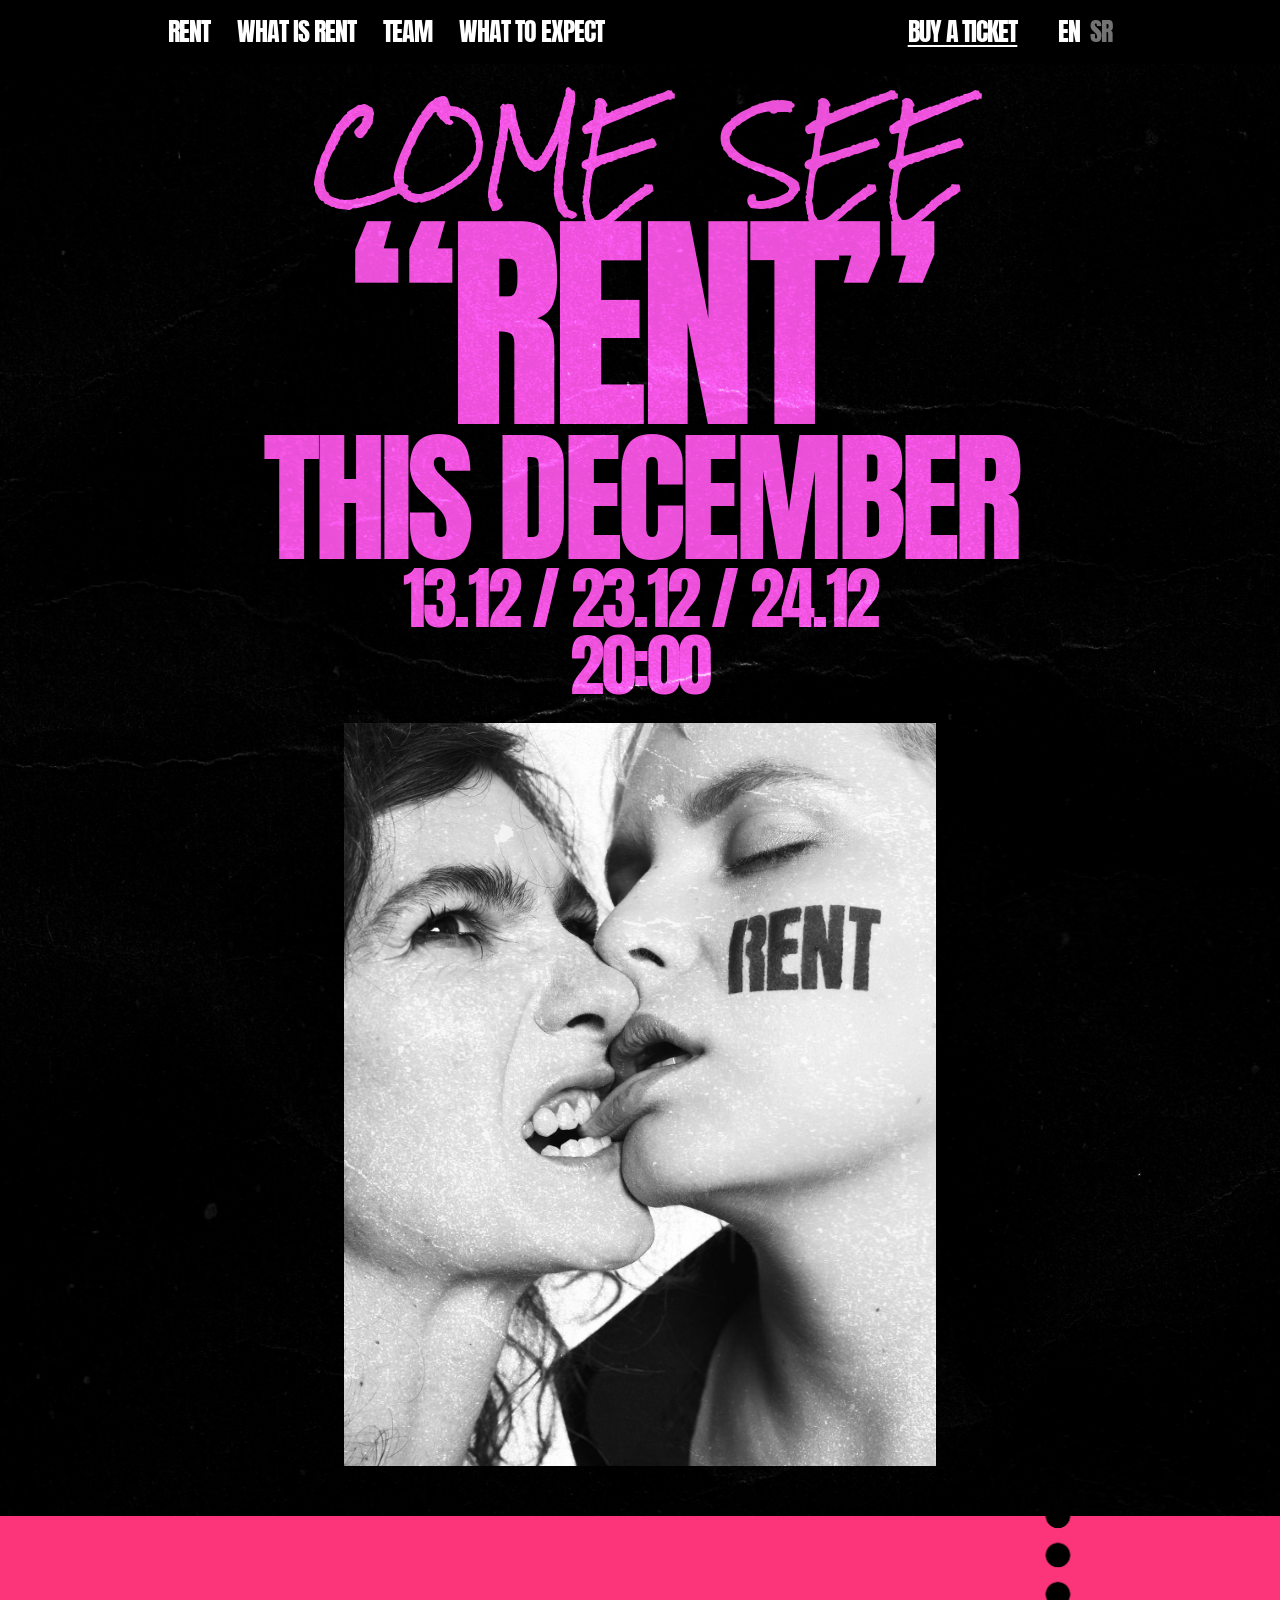
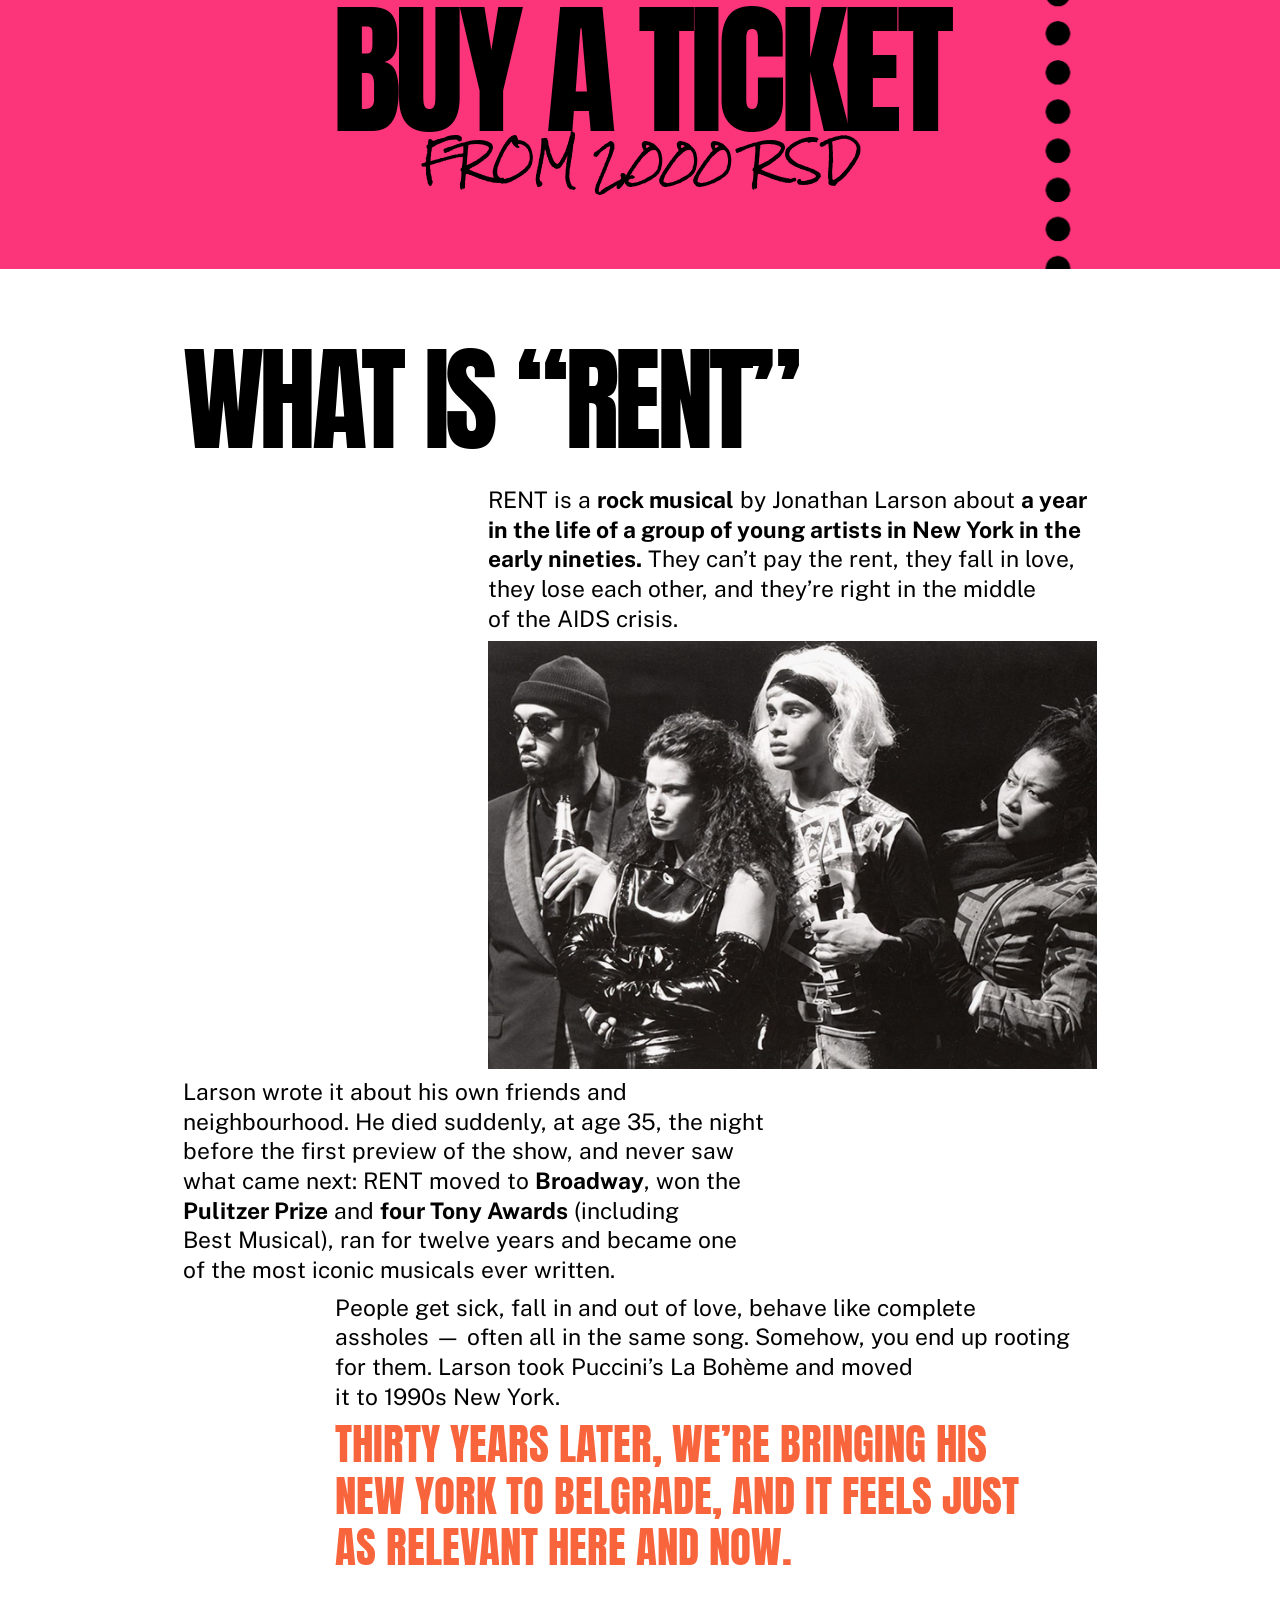
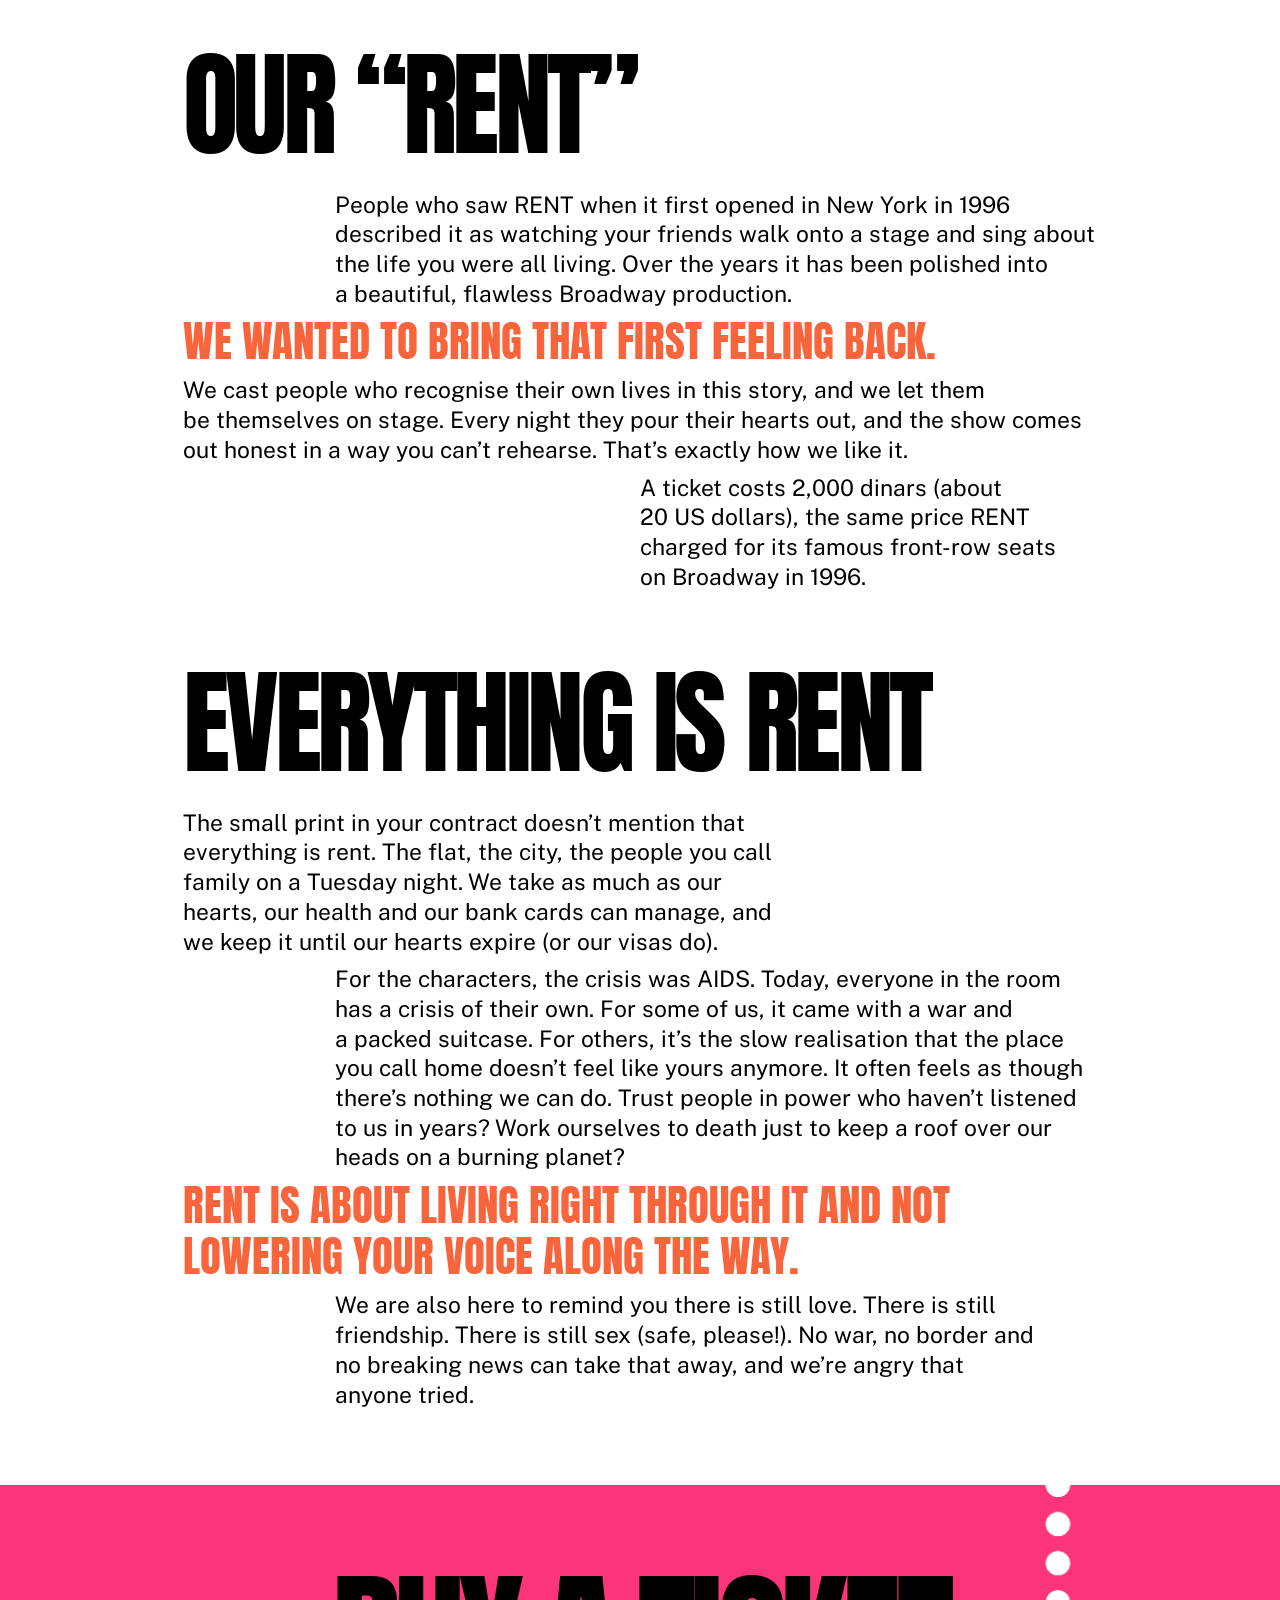
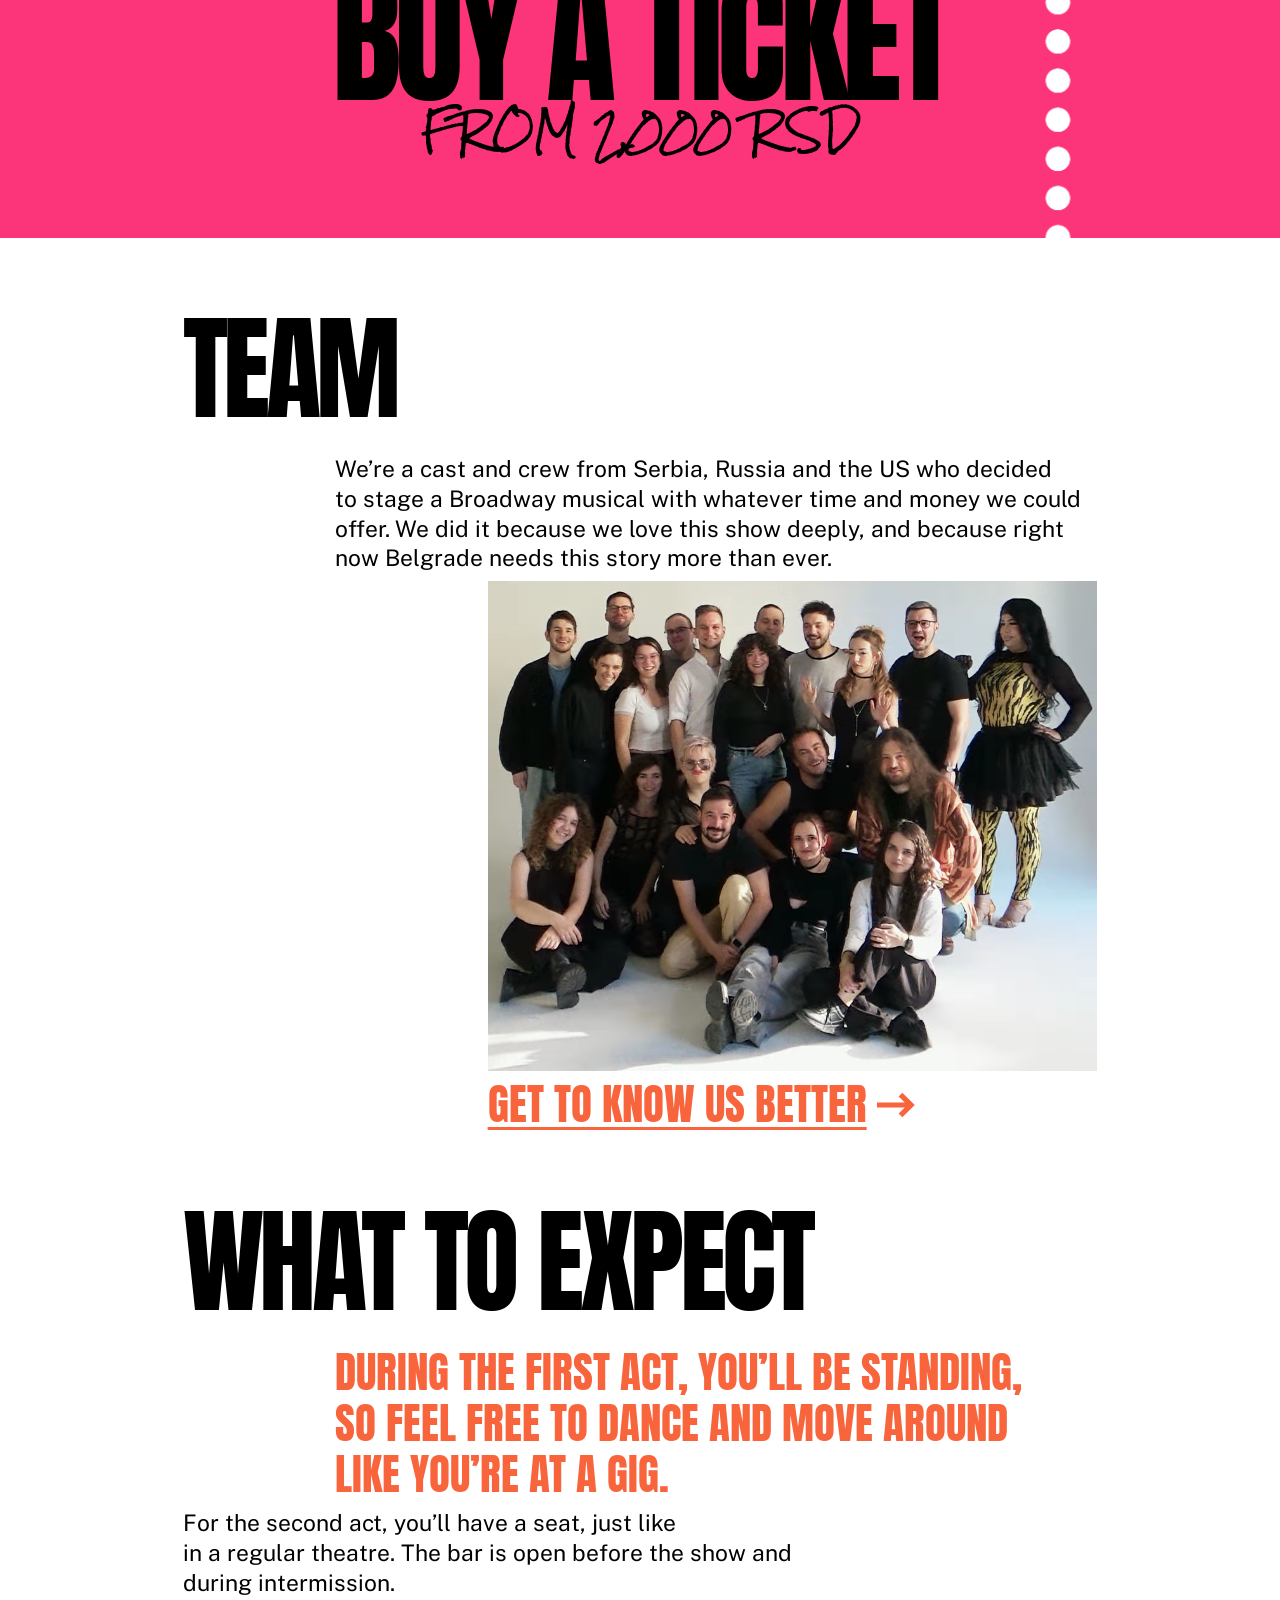
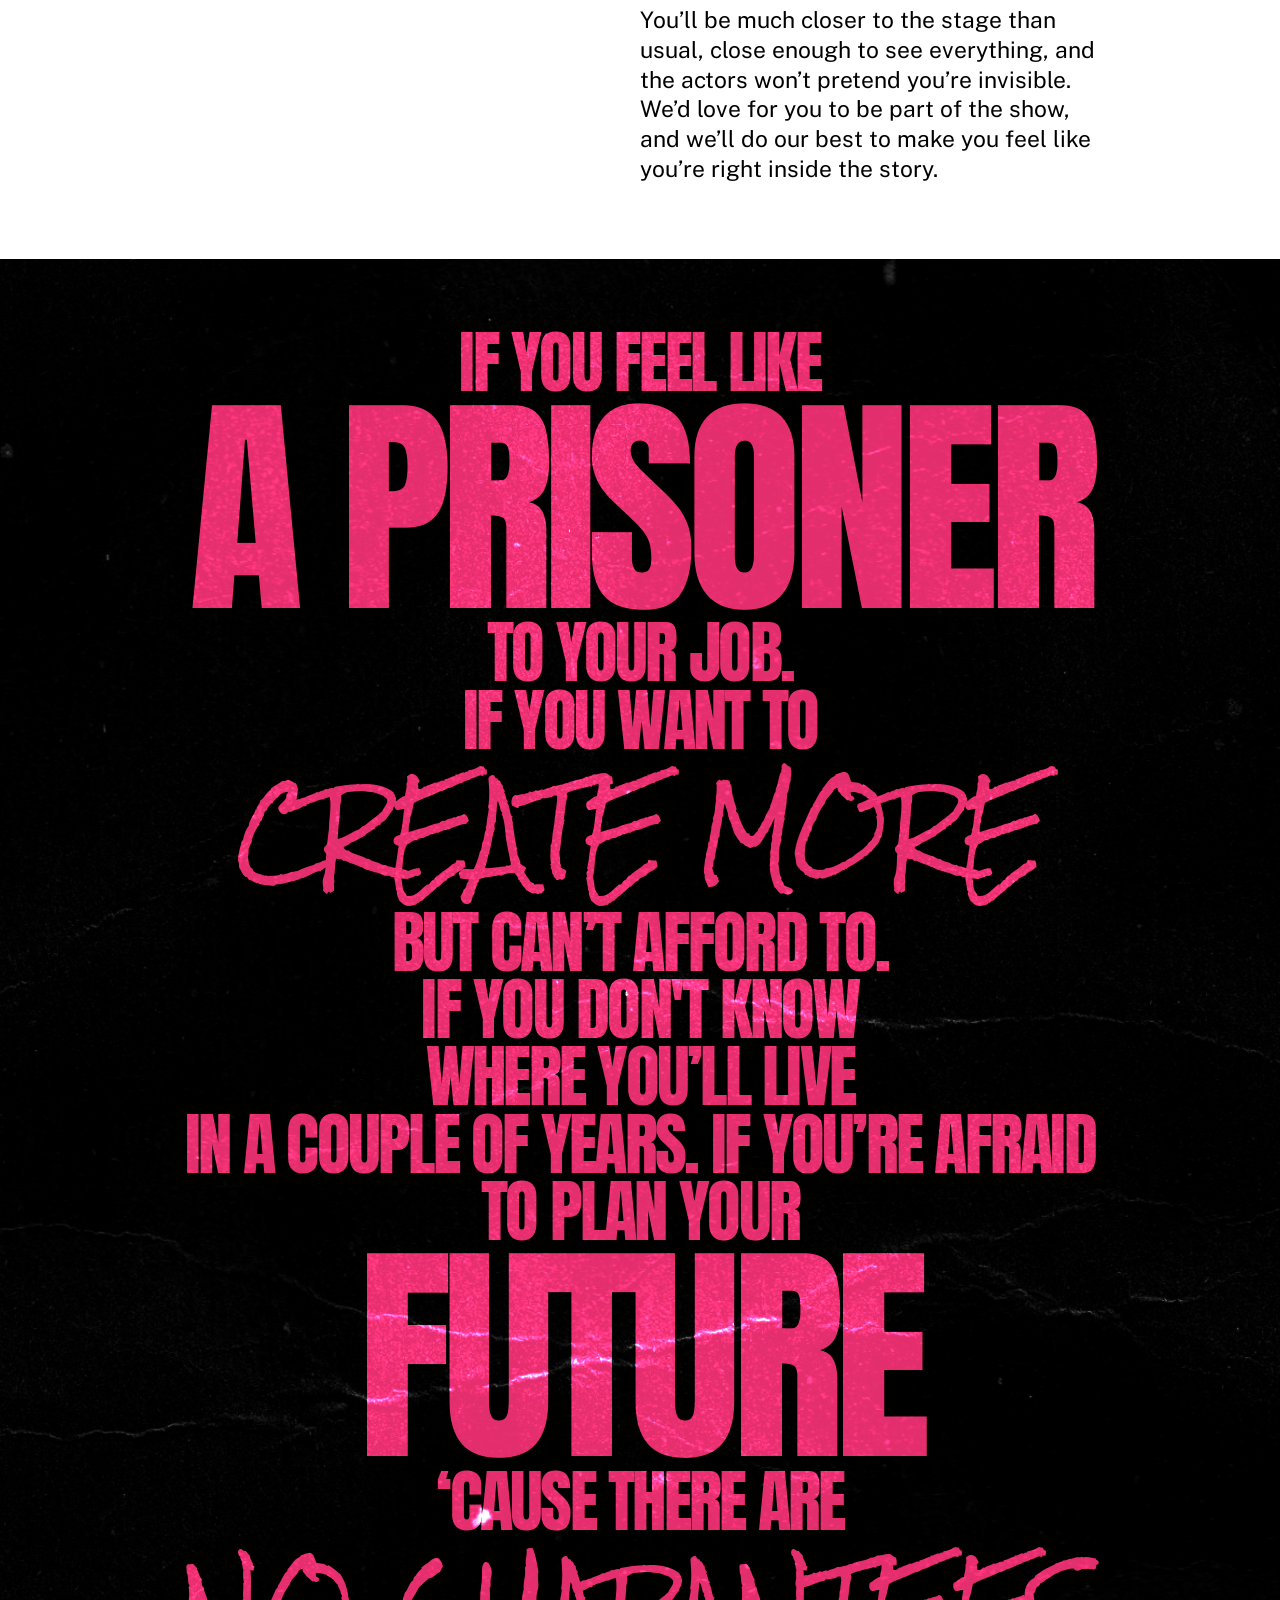
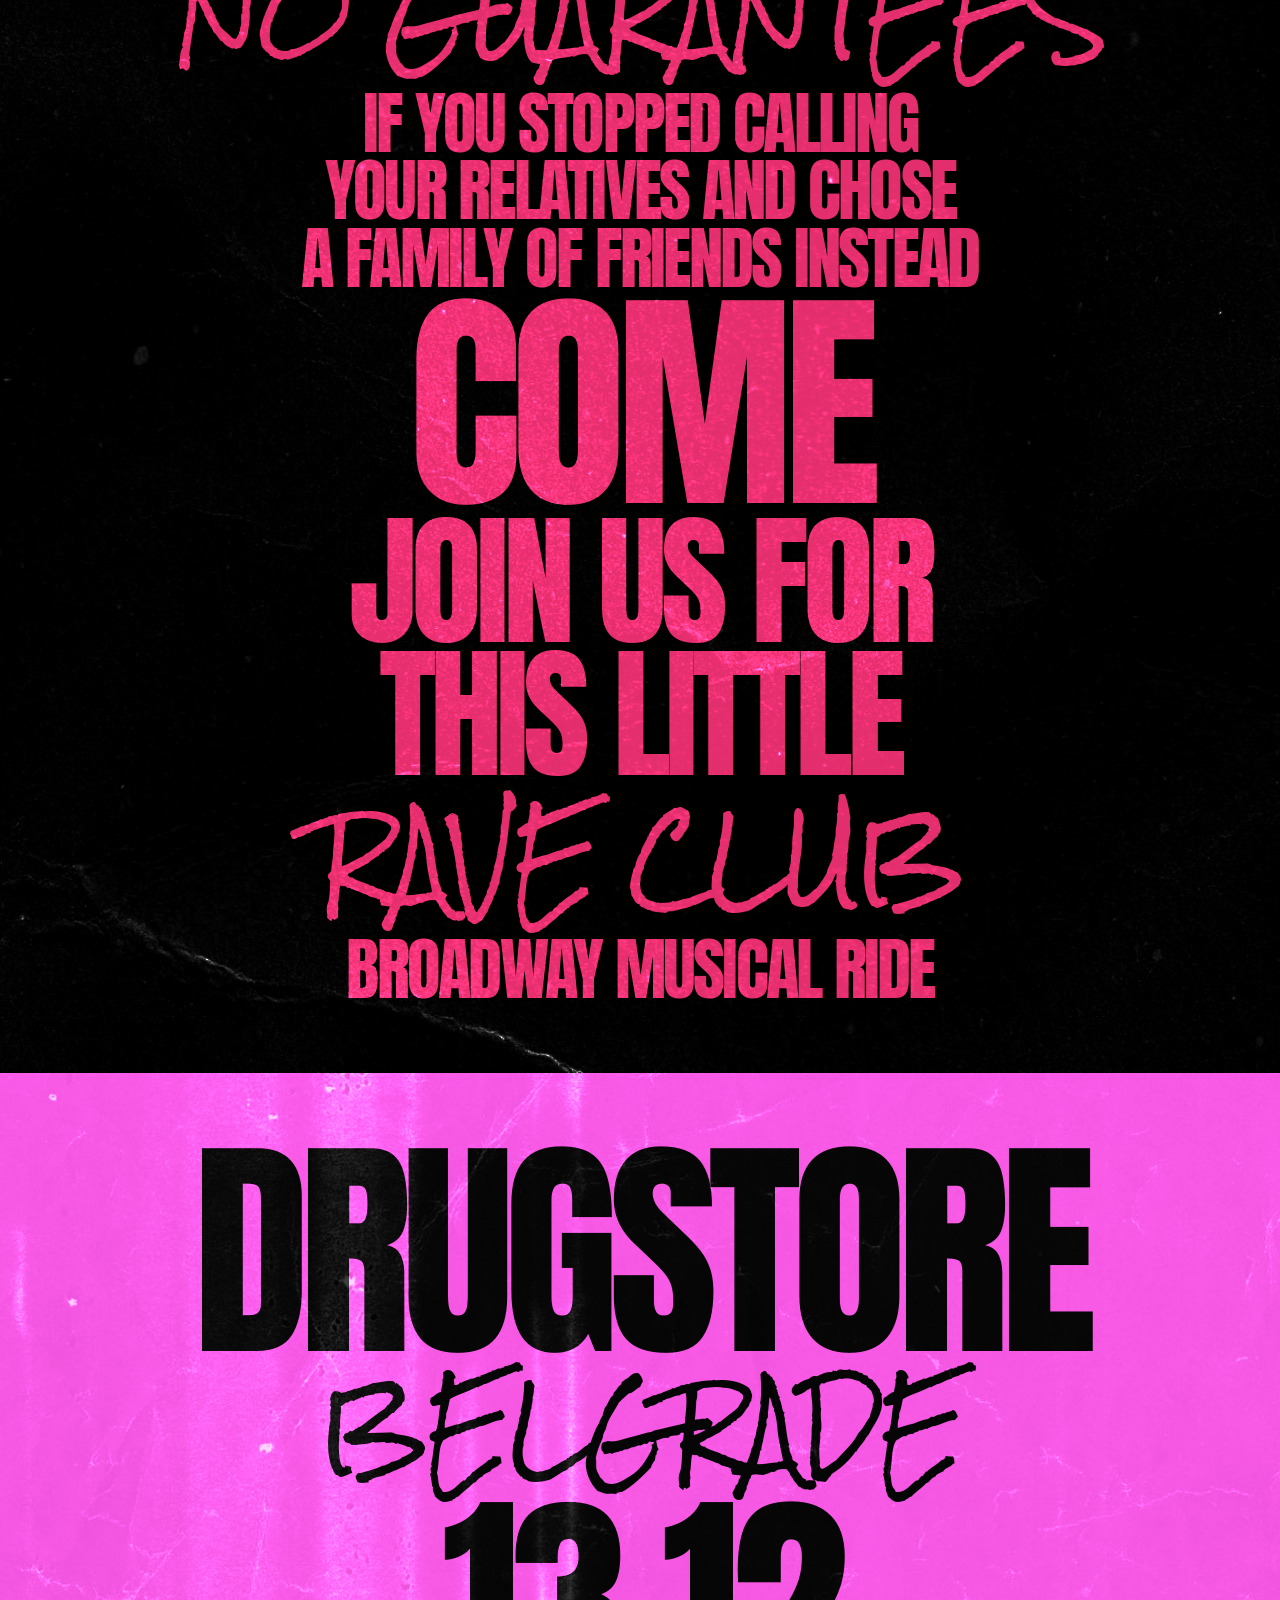
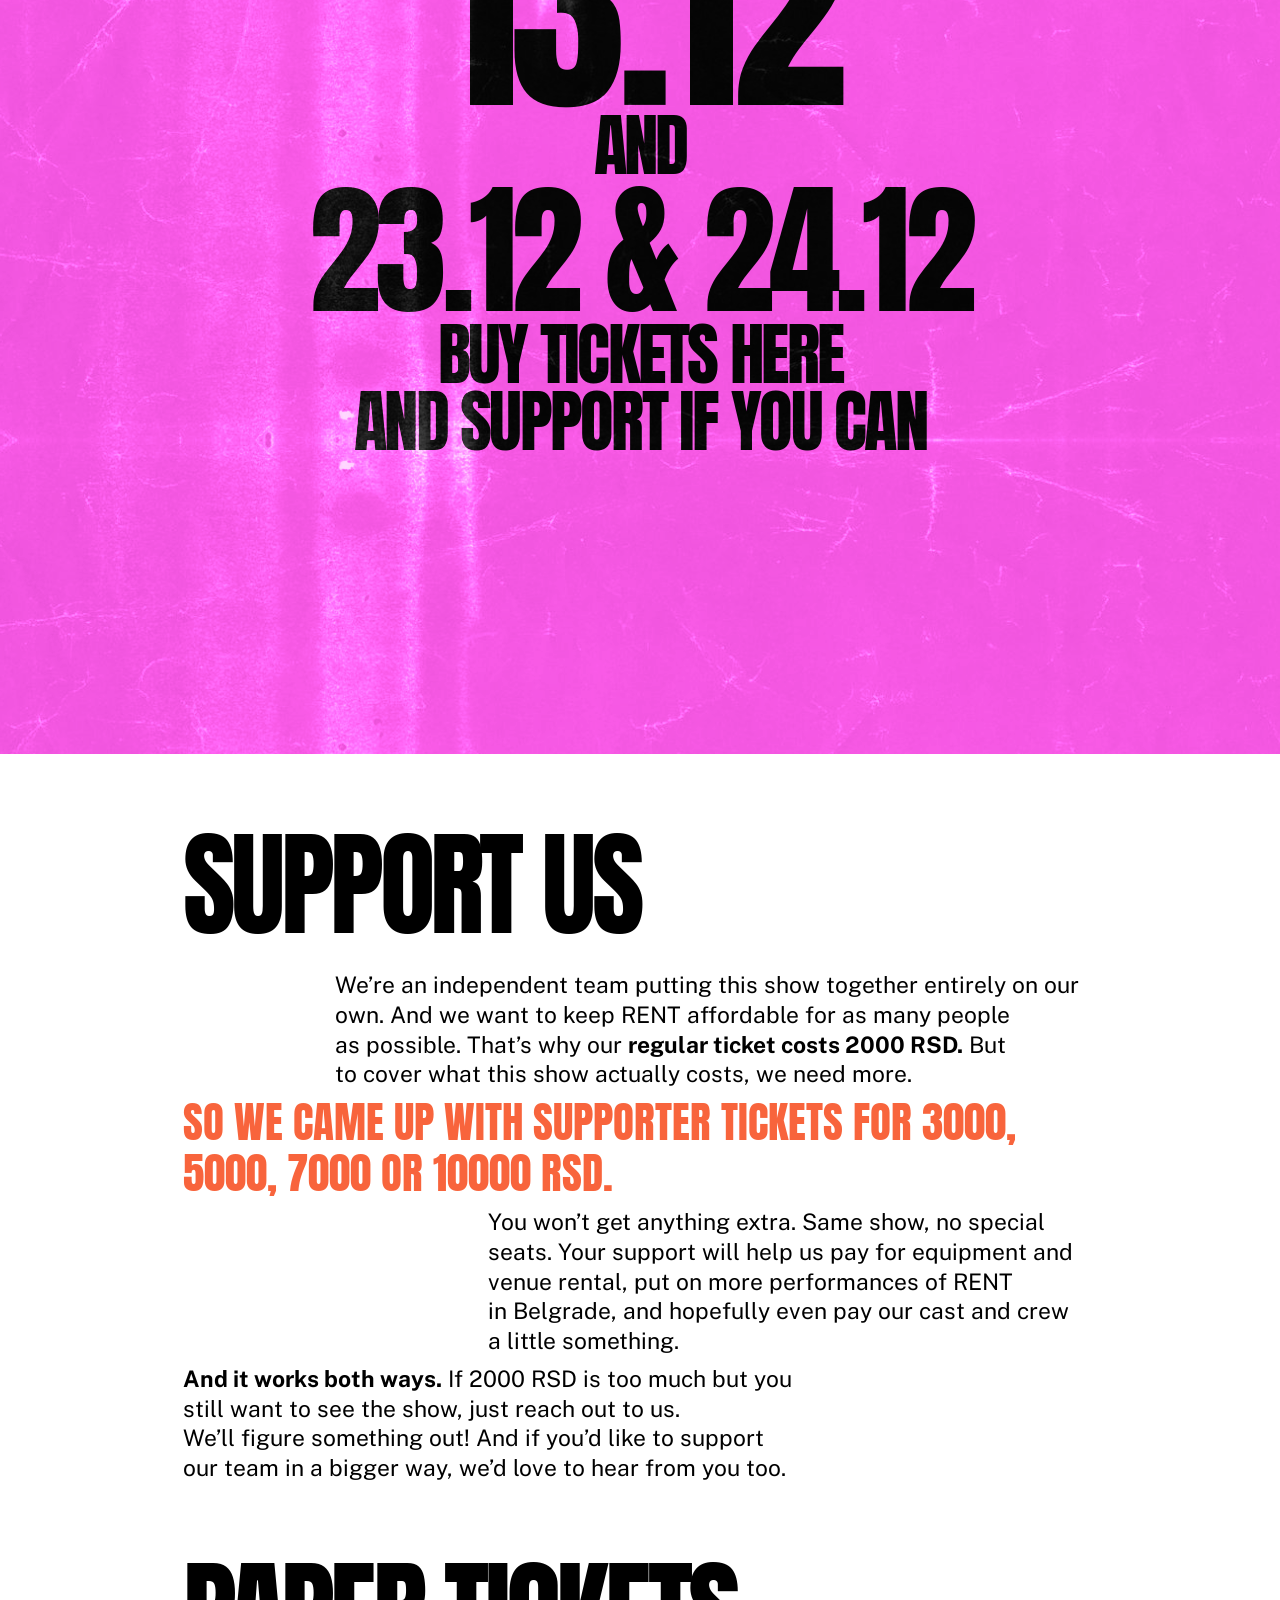
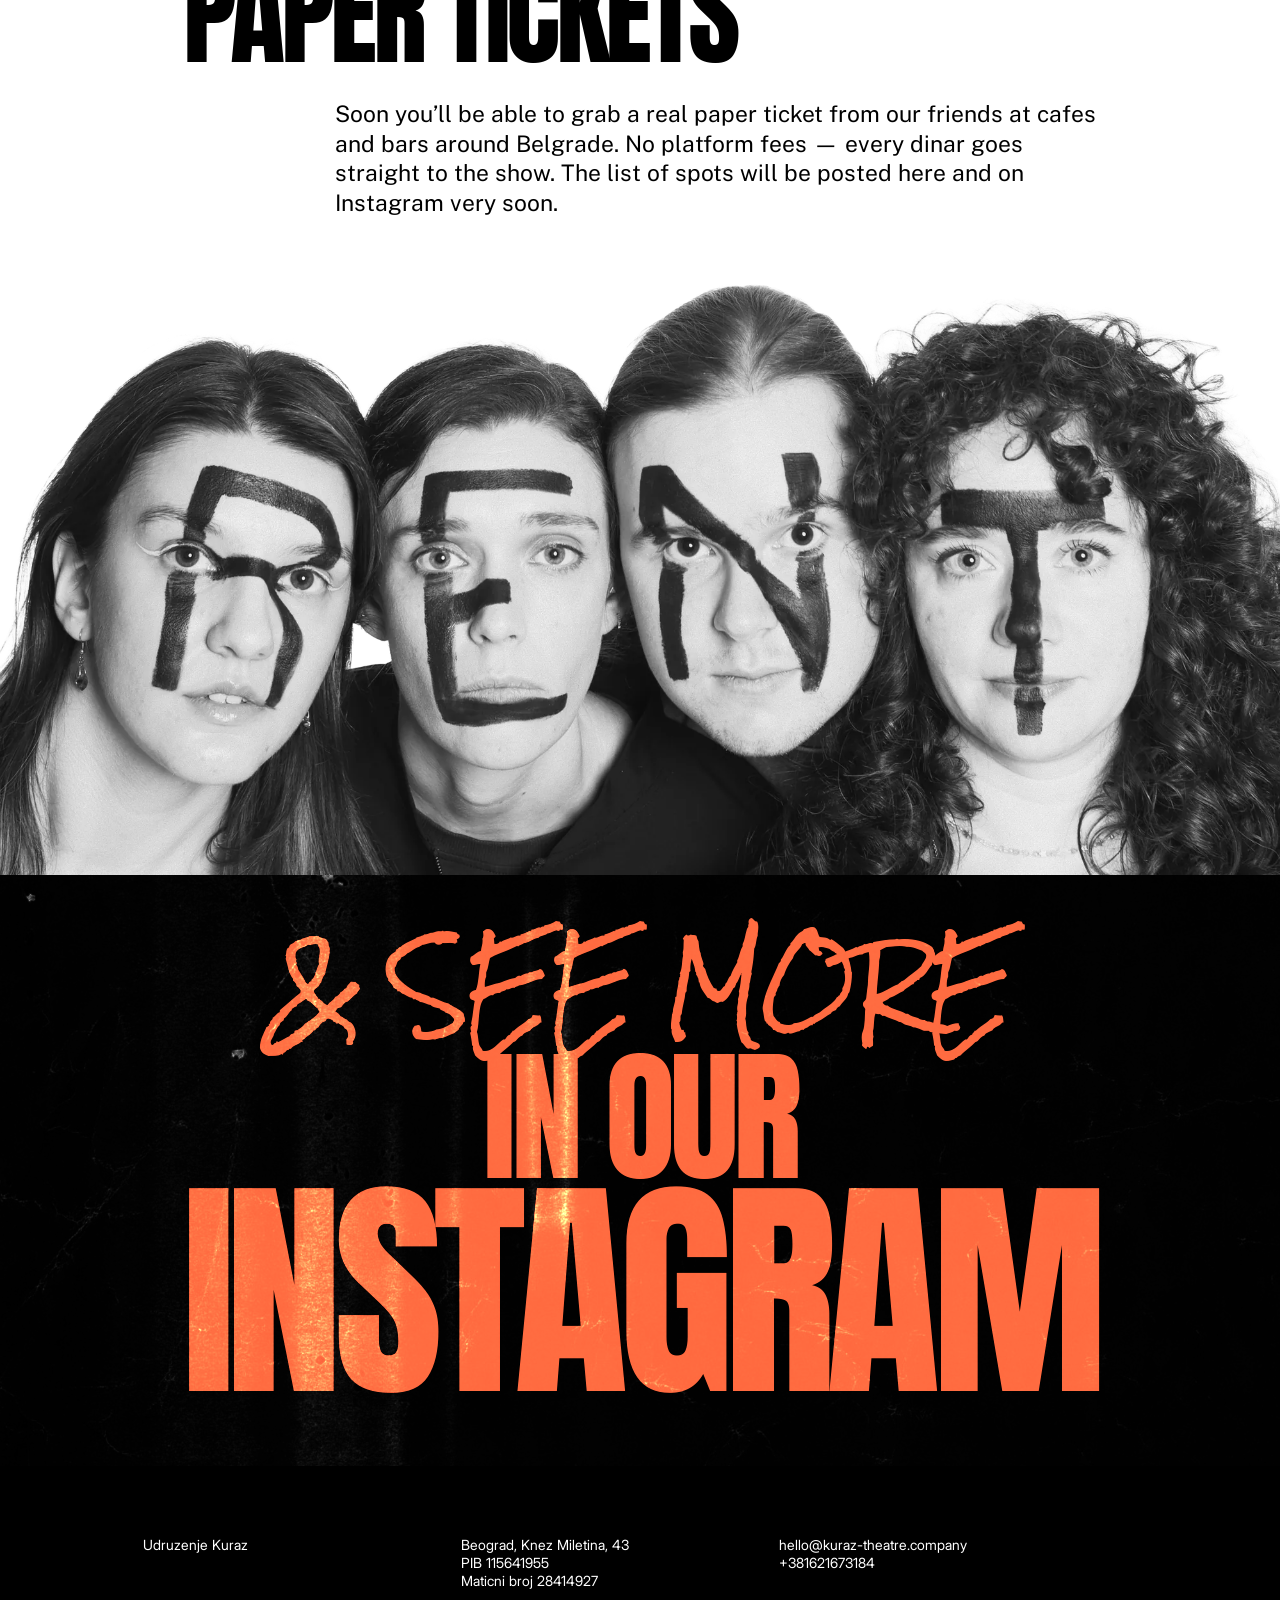
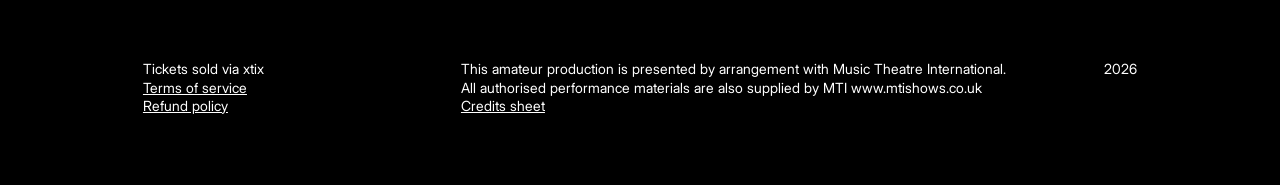
==== commit 76f2d294: "Draft: bold words as on main site; hide outline layer at rest Co-Authored-By: Claude Opus 5.5 <norep" ====
--- a/draft/index.html
+++ b/draft/index.html
@@ -18,8 +18,8 @@
 <link rel="icon" type="image/png" sizes="32x32" href="../favicon-32.png">
 <link rel="apple-touch-icon" href="../apple-touch-icon.png">
 <script defer src="https://cloud.umami.is/script.js" data-website-id="f77260aa-2fc8-4497-9ee6-ddd14eaf5aa1"></script>
-<link rel="stylesheet" href="../fonts.css?v=202611020300">
-<link rel="stylesheet" href="style.css?v=202611020300">
+<link rel="stylesheet" href="../fonts.css?v=202611020310">
+<link rel="stylesheet" href="style.css?v=202611020310">
 </head>
 <body>
 
@@ -128,7 +128,7 @@
     <h2 class="sx__h t a" style="--d:150;--m:56" data-i18n="team_h">TEAM</h2>
     <div class="sx__body">
       <p class="sx__p o-l2" data-i18n="dx_tm1">We’re a cast and crew from Serbia, Russia and the US who decided to stage a Broadway musical with whatever time and money we could offer. We did it because we love this show deeply, and because right now Belgrade needs this story more than ever.</p>
-      <div class="sx-img o-l4" style="--r:1045/840;--op:50% 64%"><video autoplay muted loop playsinline webkit-playsinline preload="auto" poster="../images/team-poster.jpg?v=202611020300" aria-label="RENT team"><source src="../images/team.mp4?v=202611020300" type="video/mp4"><source src="../images/team.webm?v=202611020300" type="video/webm"></video></div>
+      <div class="sx-img o-l4" style="--r:1045/840;--op:50% 64%"><video autoplay muted loop playsinline webkit-playsinline preload="auto" poster="../images/team-poster.jpg?v=202611020310" aria-label="RENT team"><source src="../images/team.mp4?v=202611020310" type="video/mp4"><source src="../images/team.webm?v=202611020310" type="video/webm"></video></div>
       <a class="sx__q sx__link o-l4" href="../team/" data-i18n="dx_tmlink">get to know us better</a>
     </div>
 </section>
@@ -230,9 +230,9 @@
 <!-- ===== MOBILE STICKY CTA ===== -->
 <a href="#tickets" class="cta-bar cta-bar--fixed" data-i18n="cta_buy">BUY A TICKET</a>
 
-<script src="i18n.js?v=202611020300"></script>
-<script src="main.js?v=202611020300"></script>
+<script src="i18n.js?v=202611020310"></script>
+<script src="main.js?v=202611020310"></script>
 <script src="https://hub.xtix.ai/static/scripts/widget/xtixwidget.js"></script>
-<script src="fx.js?v=202611020300"></script>
+<script src="fx.js?v=202611020310"></script>
 </body>
 </html>
--- a/draft/style.css
+++ b/draft/style.css
@@ -266,6 +266,9 @@
 @media (hover: hover) and (pointer: fine) {
   .fx .ln { position: relative; }
   .fx .ln.ring .ln-o { filter: url(#ring); }
+  /* outline layer only exists while hovered (stays until the fill has slid back over it) */
+  .fx .ln .ln-o { opacity: 0; transition: opacity 0s .34s; }
+  .fx .ln.on .ln-o { opacity: 1; transition: none; }
   .fx .ln-f {
     position: absolute; left: 0; top: 0;
     padding: .45em .35em;              /* room for swashy glyphs inside the mask */
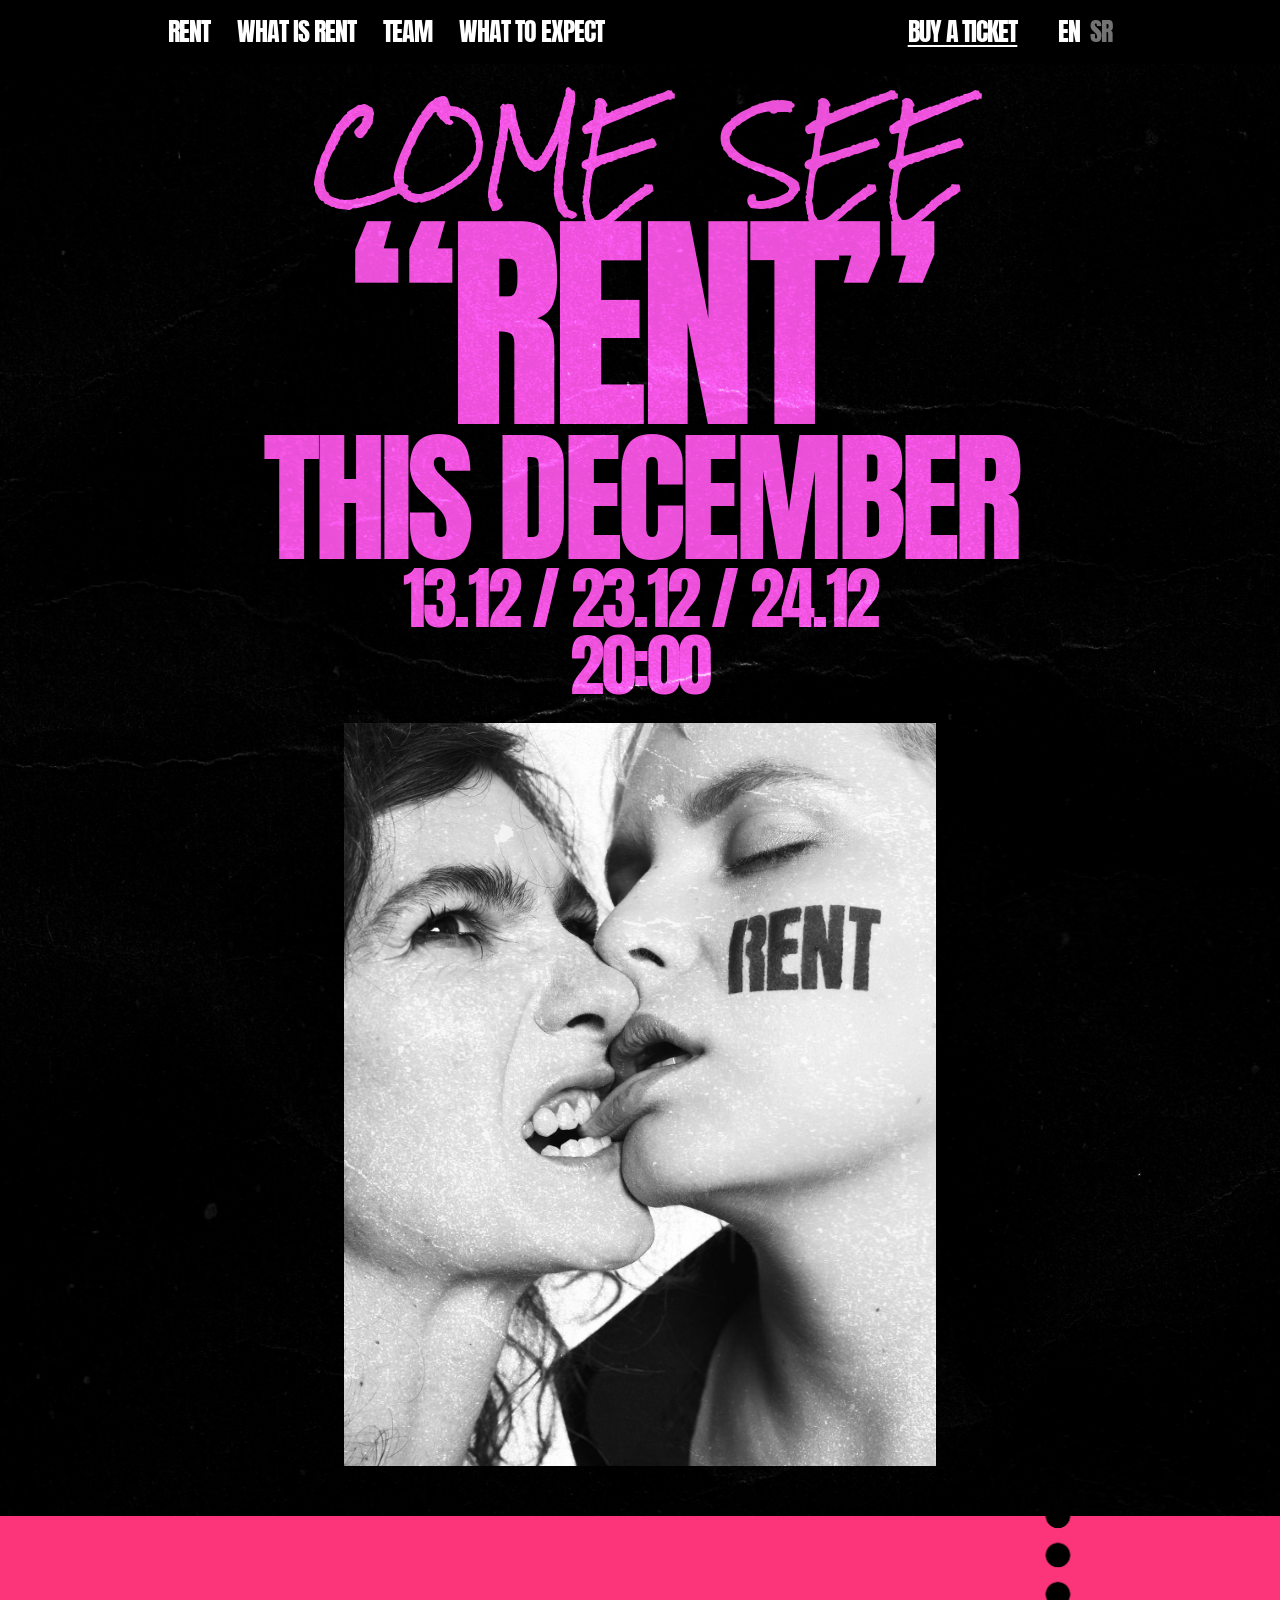
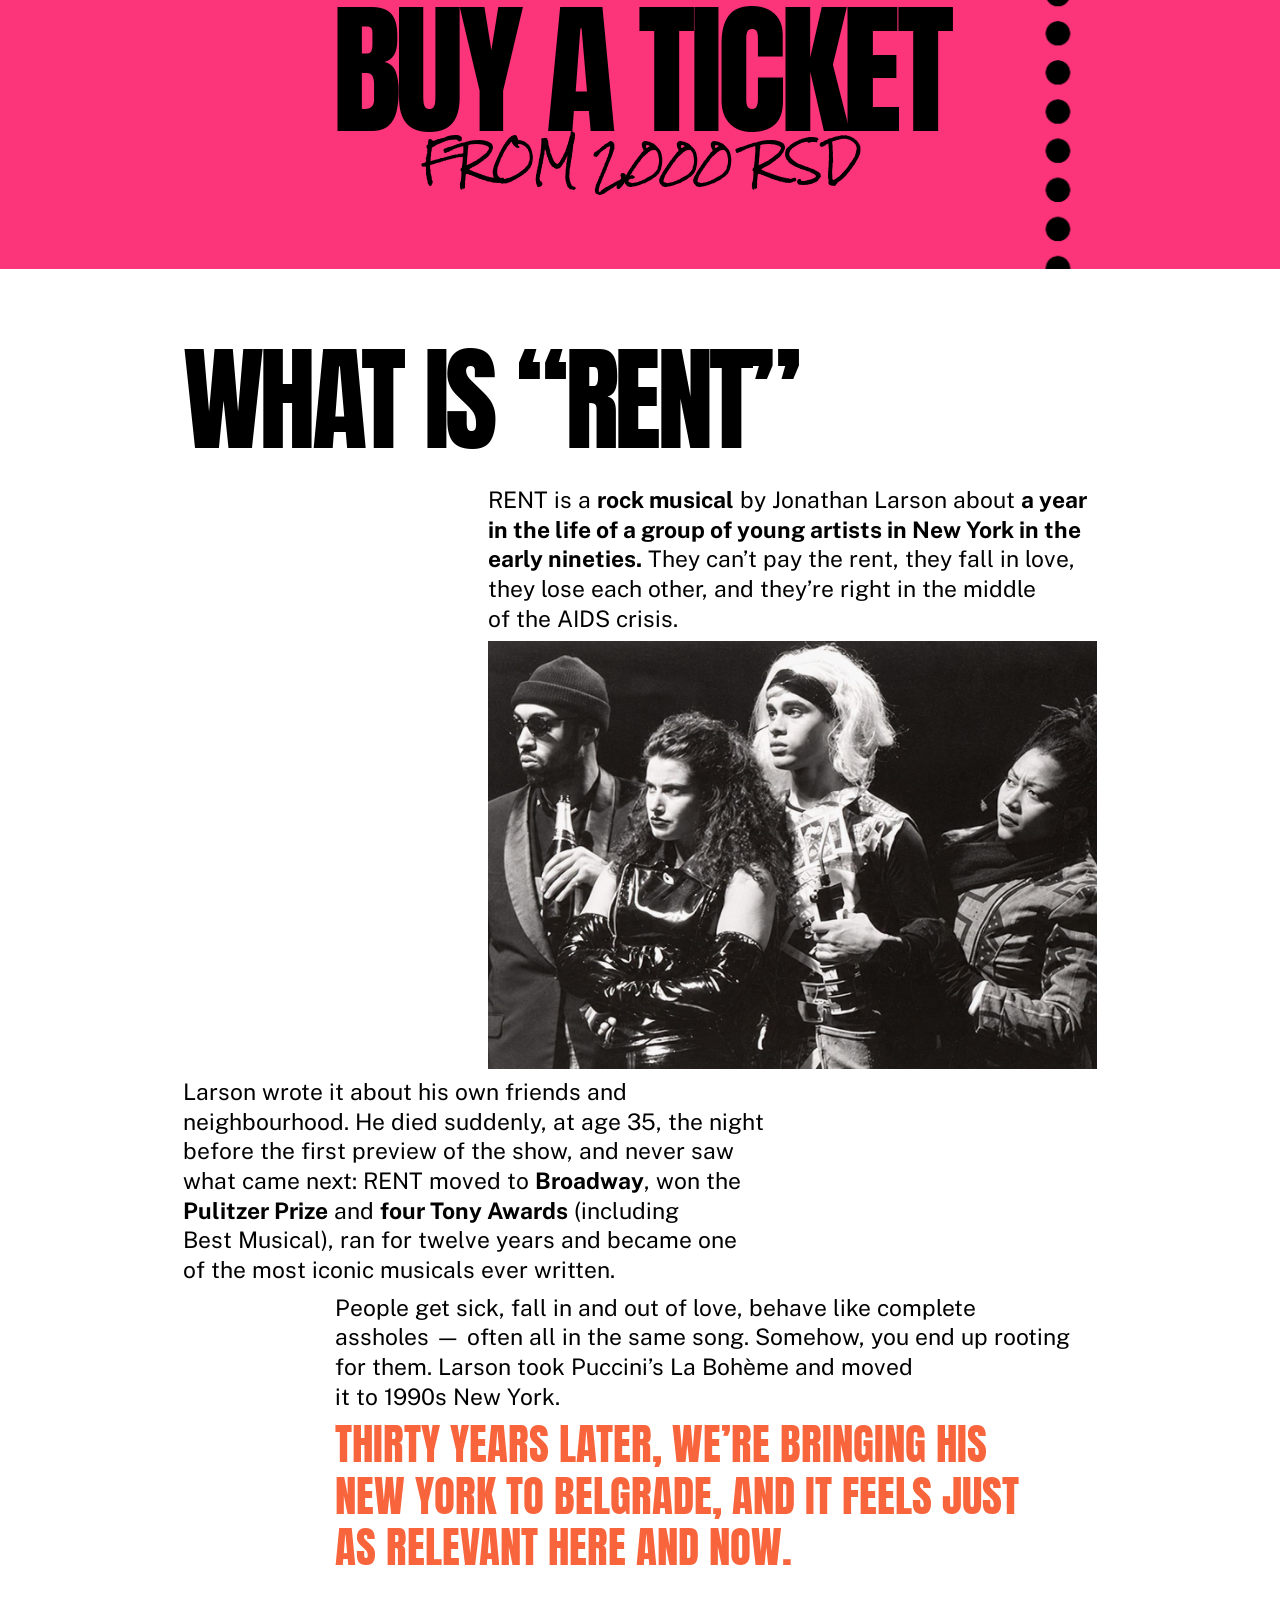
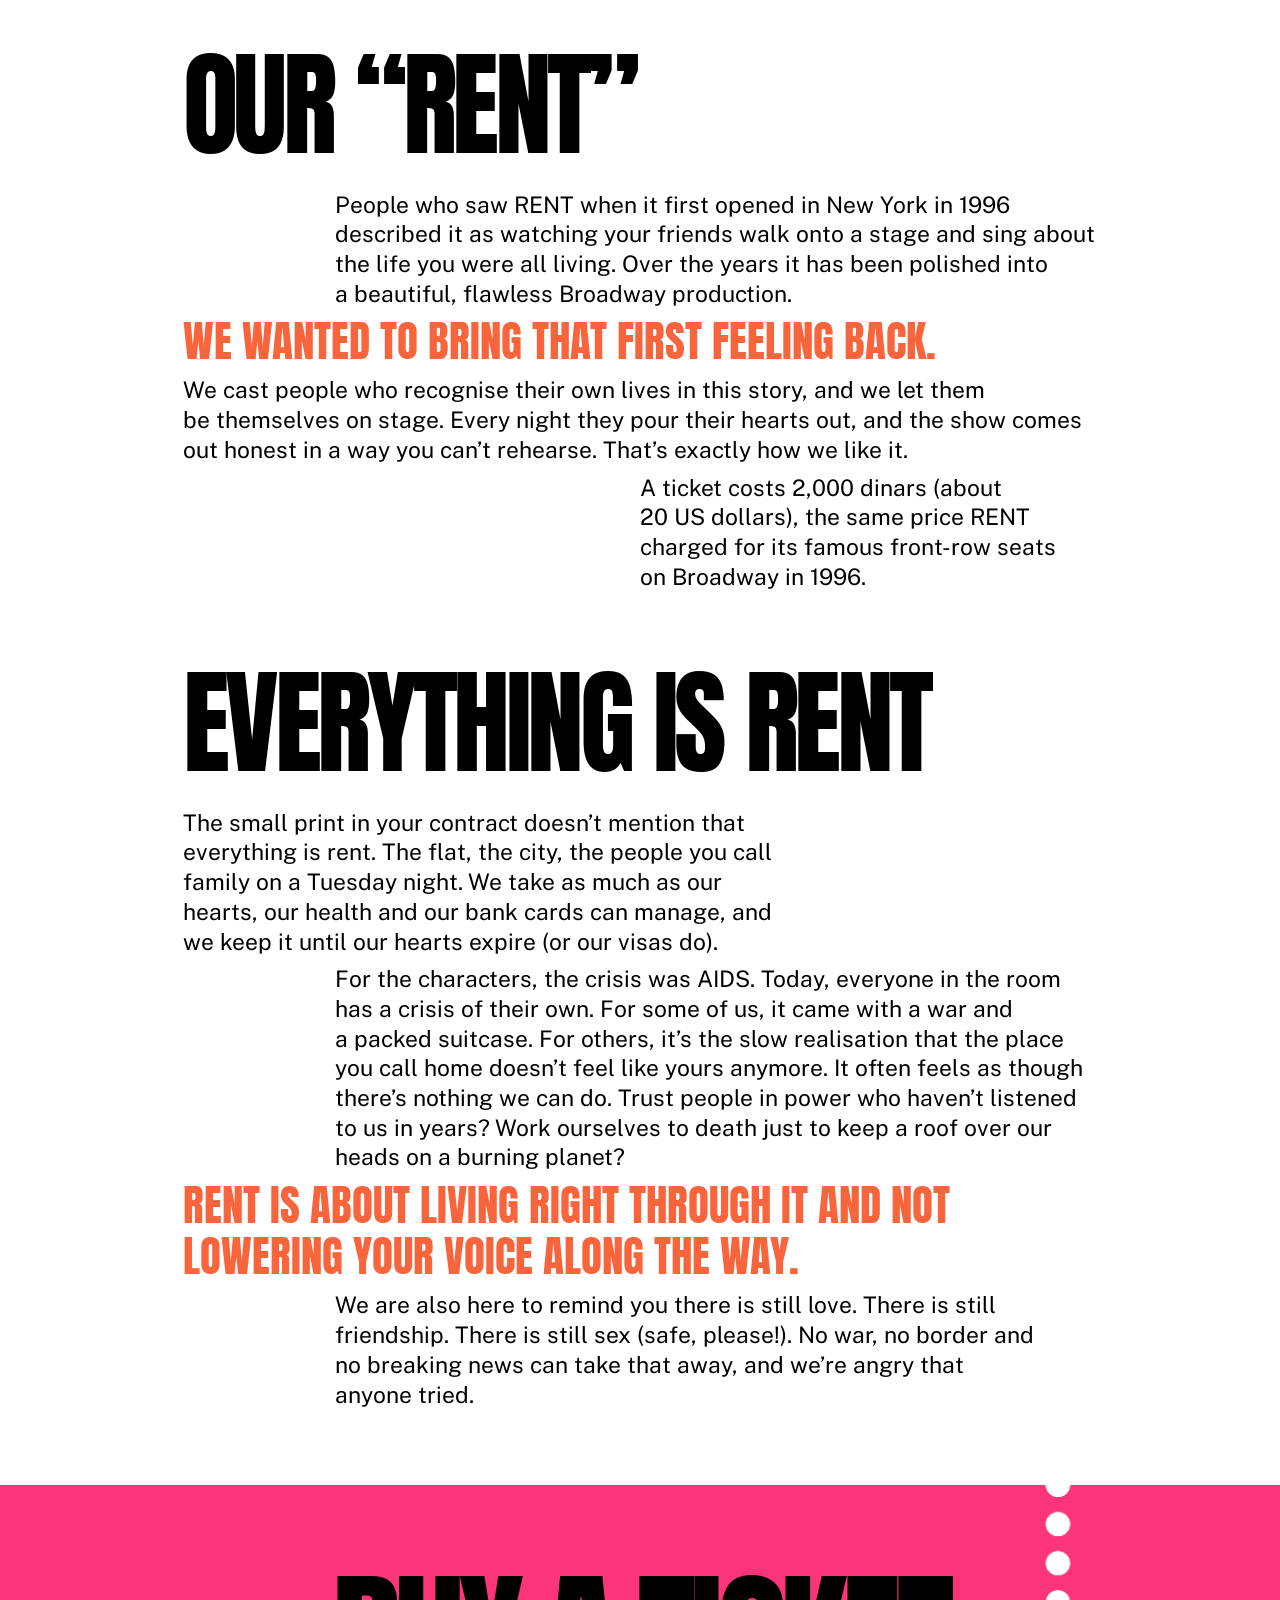
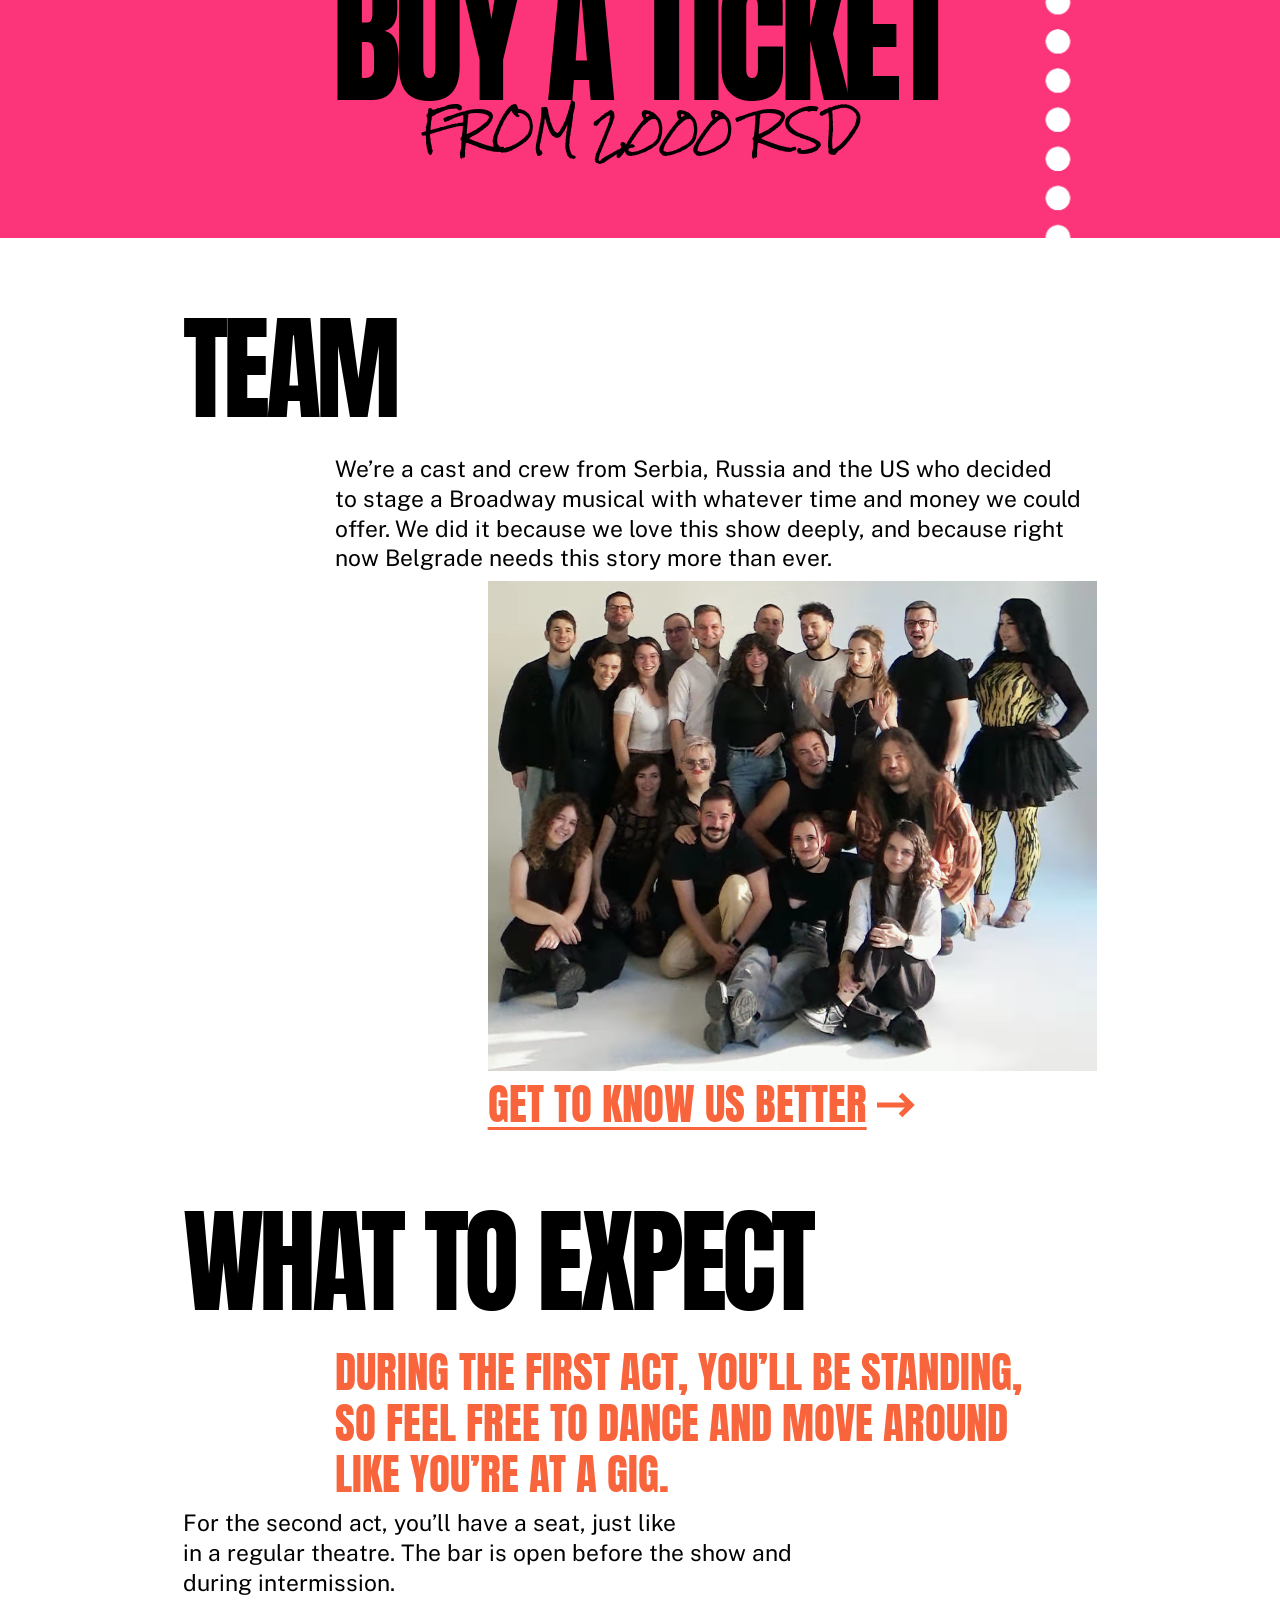
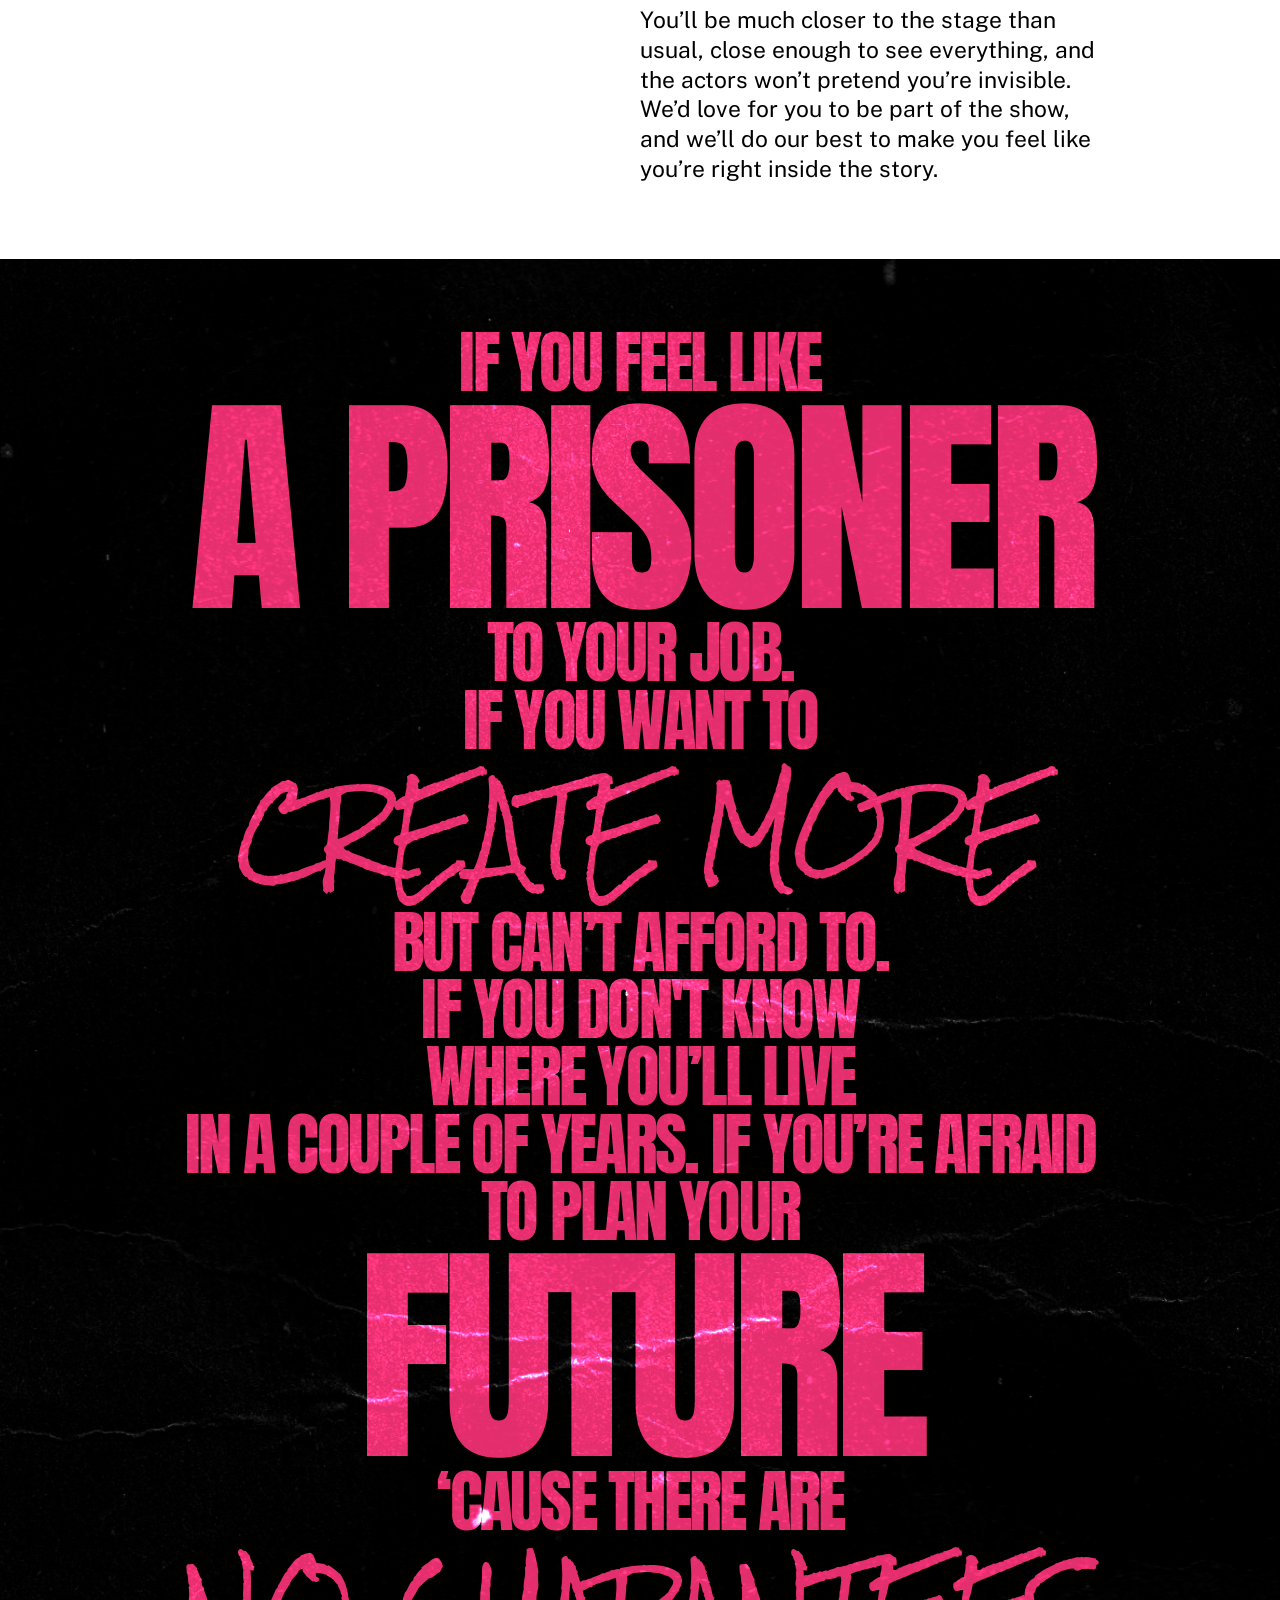
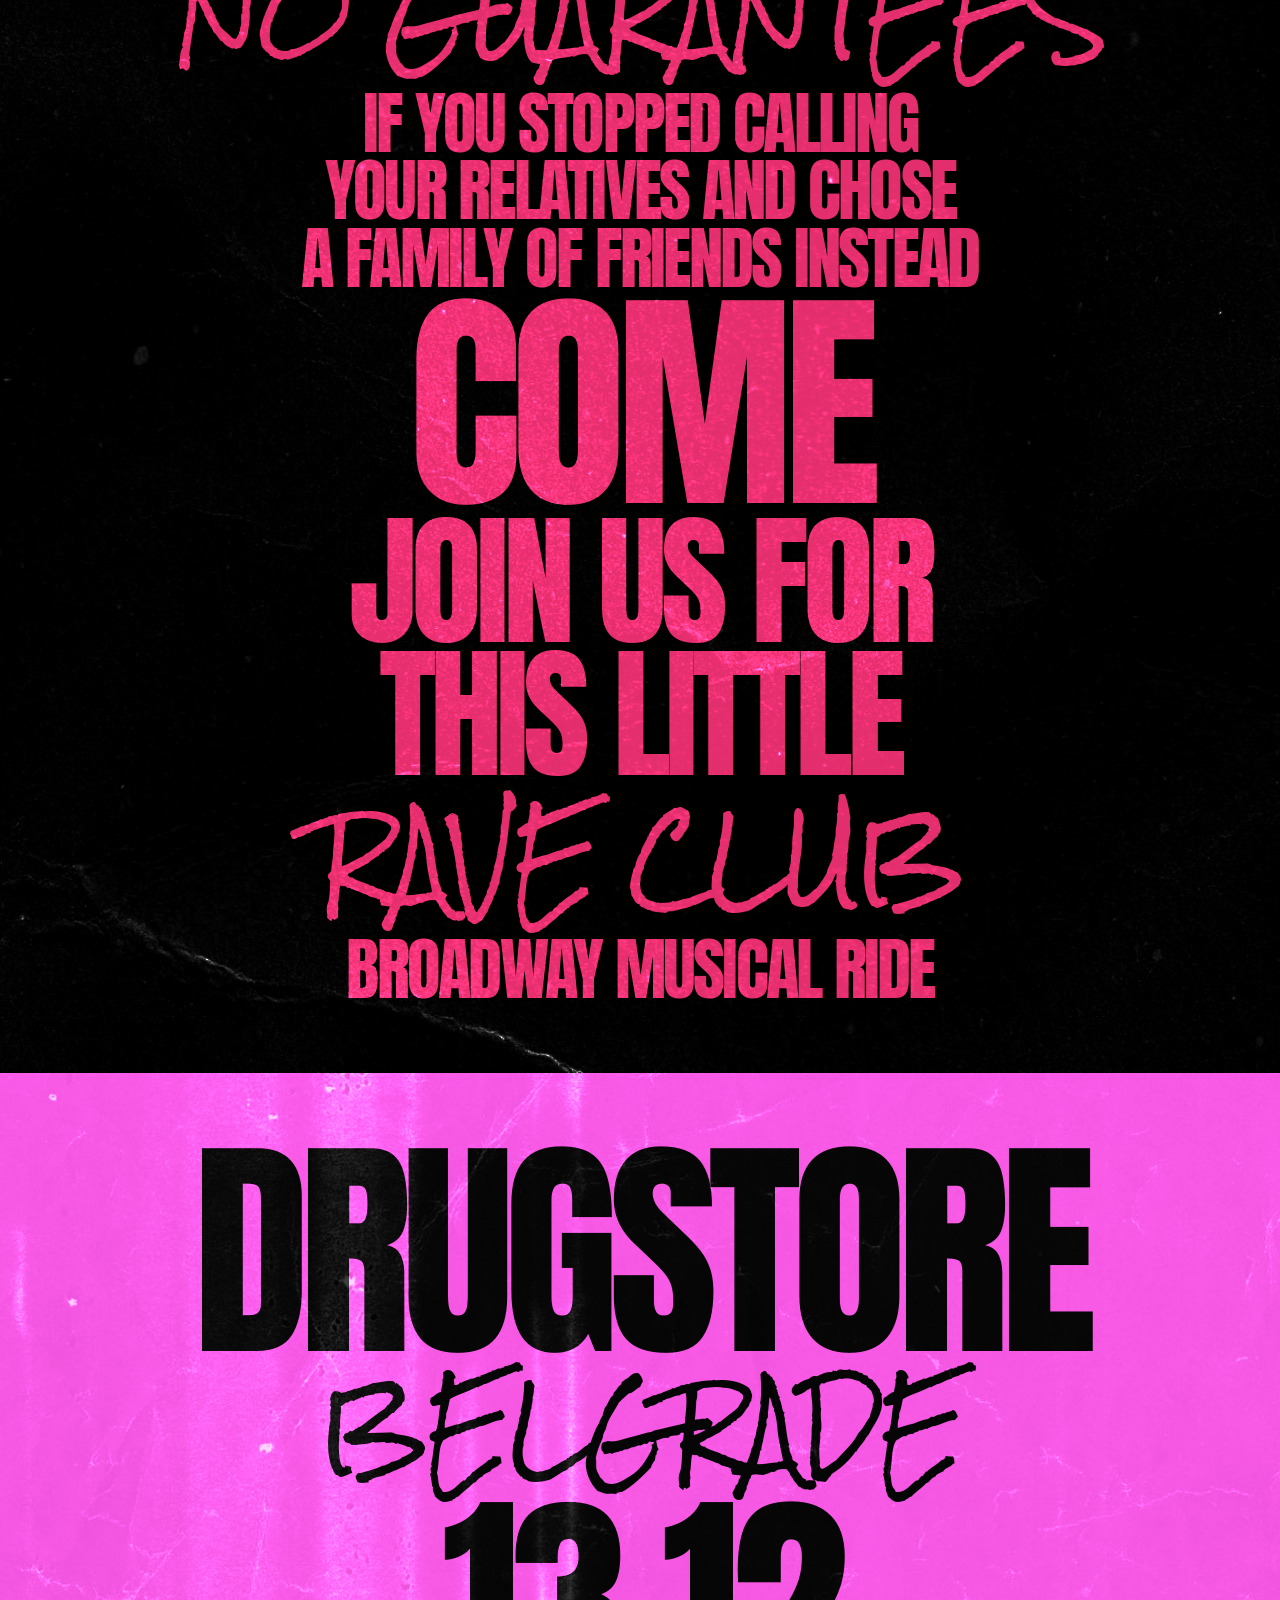
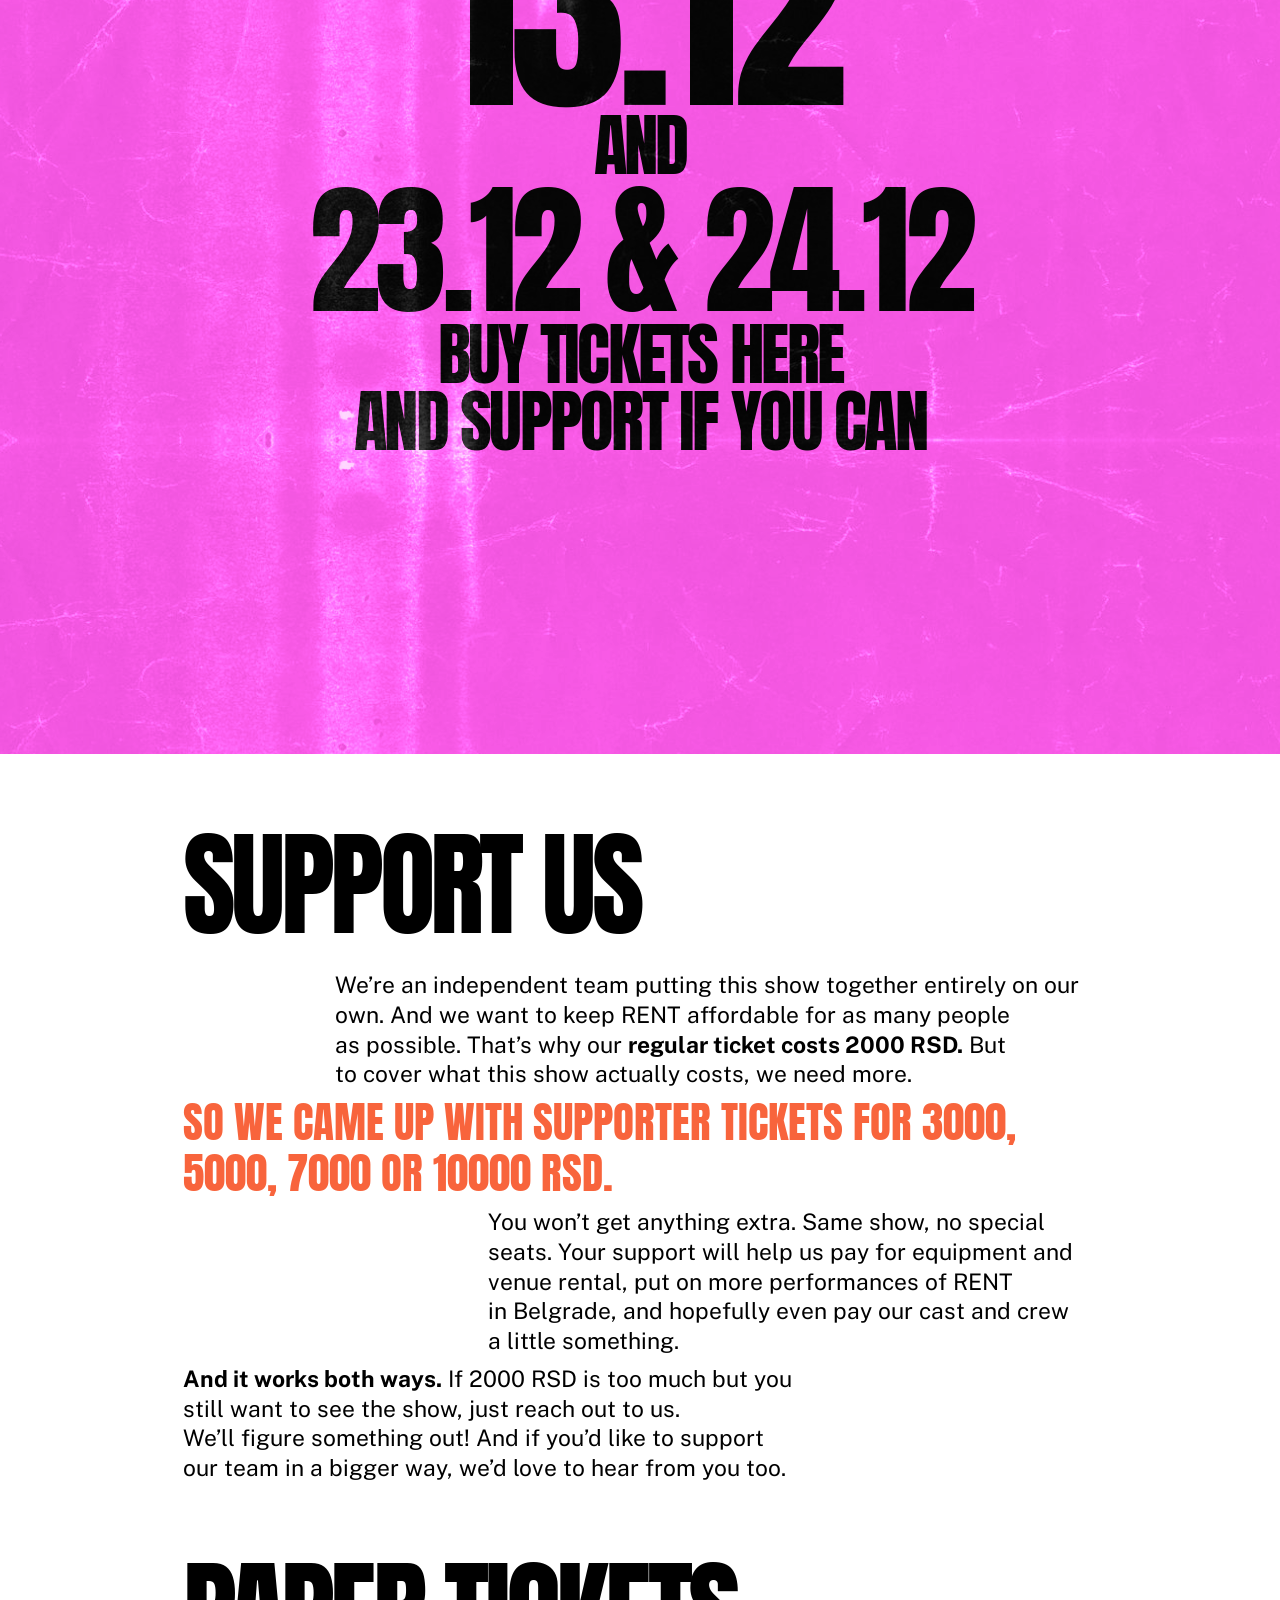
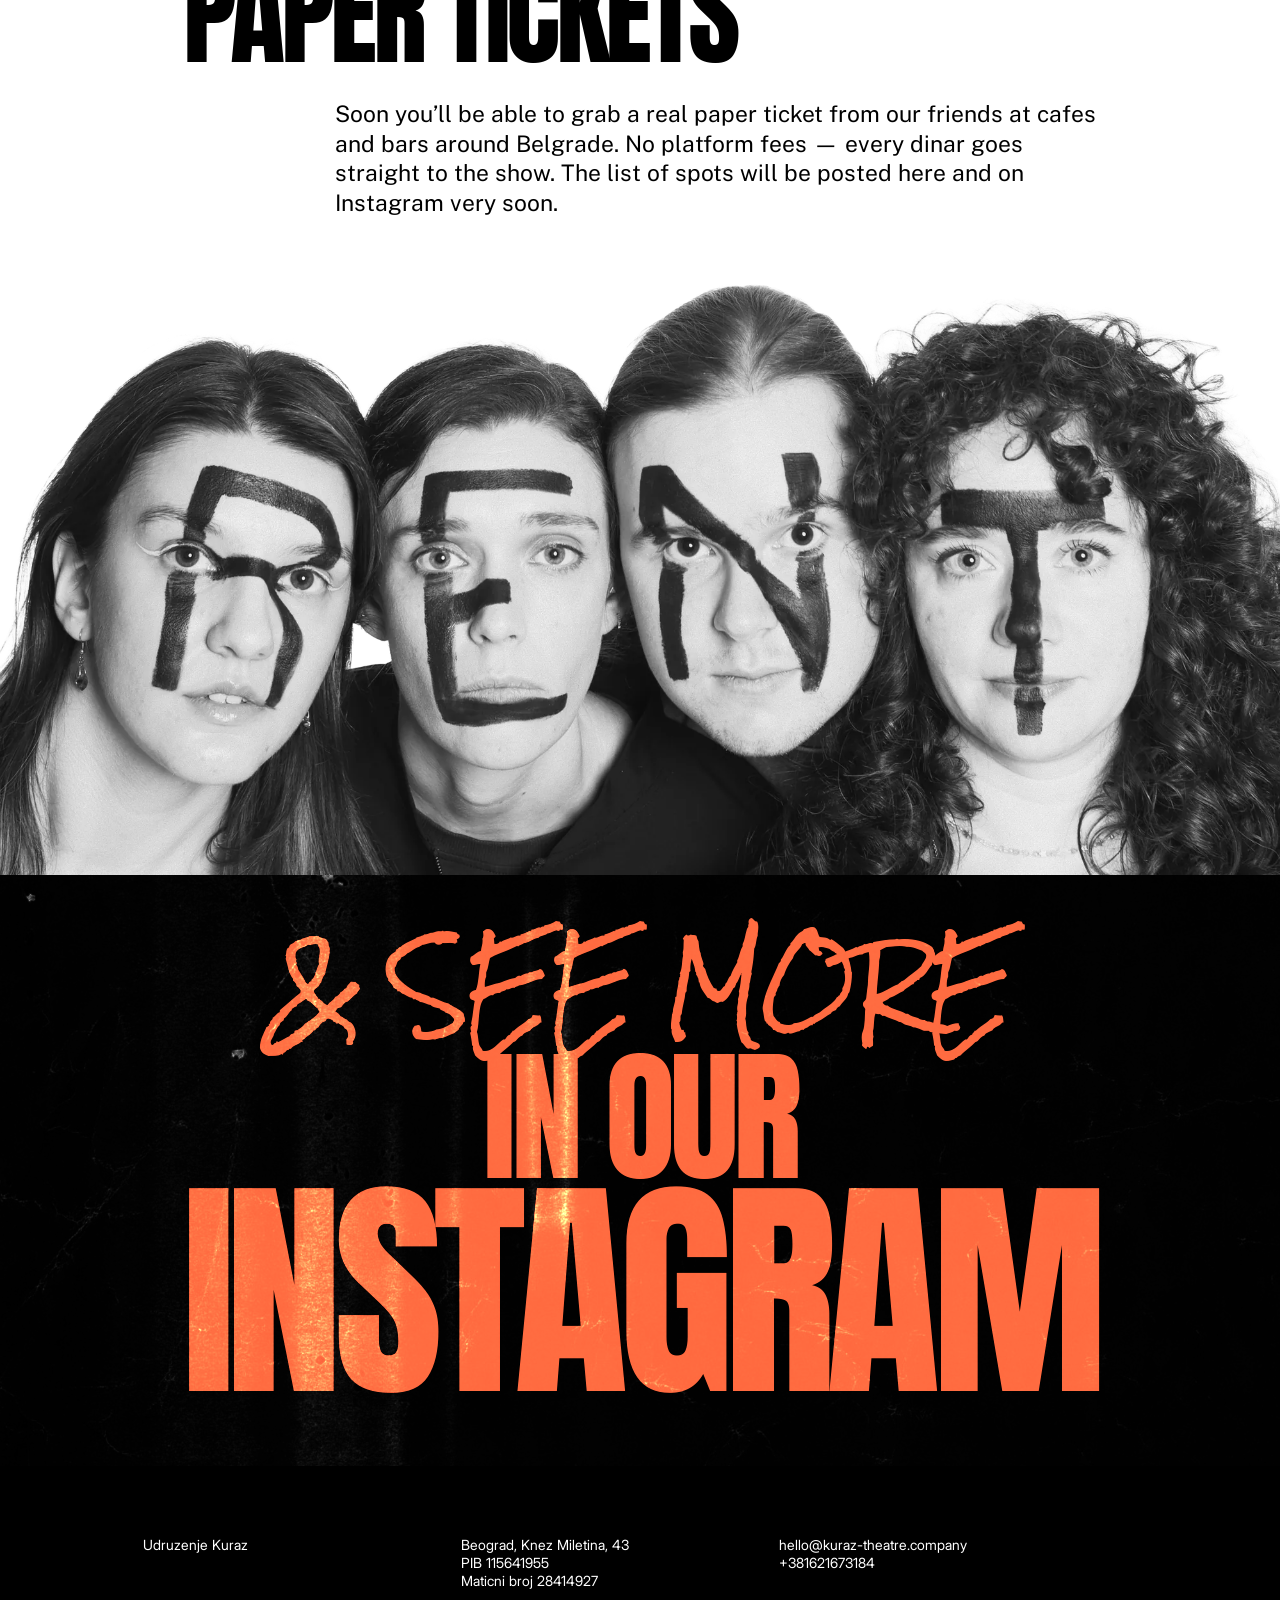
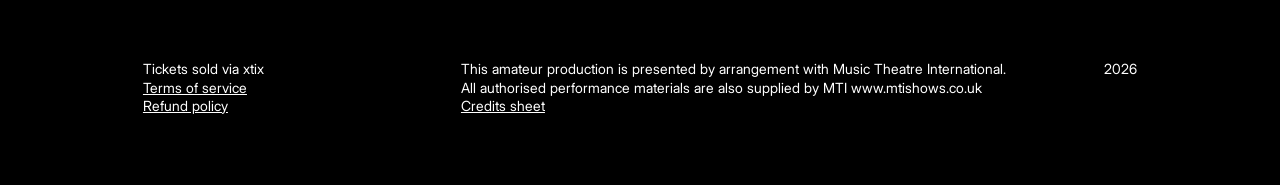
==== commit 06b16d3d: "Draft: strip scales together with its background Co-Authored-By: Claude Opus 5.5 <noreply@anthropic." ====
--- a/draft/index.html
+++ b/draft/index.html
@@ -18,8 +18,8 @@
 <link rel="icon" type="image/png" sizes="32x32" href="../favicon-32.png">
 <link rel="apple-touch-icon" href="../apple-touch-icon.png">
 <script defer src="https://cloud.umami.is/script.js" data-website-id="f77260aa-2fc8-4497-9ee6-ddd14eaf5aa1"></script>
-<link rel="stylesheet" href="../fonts.css?v=202611020310">
-<link rel="stylesheet" href="style.css?v=202611020310">
+<link rel="stylesheet" href="../fonts.css?v=202611020320">
+<link rel="stylesheet" href="style.css?v=202611020320">
 </head>
 <body>
 
@@ -80,10 +80,12 @@
 </section>
 
 <!-- ===== PINK STRIP (EN only, desktop) ===== -->
+<div class="strip-wrap strip-wrap--black">
 <a href="#tickets" class="strip">
   <span class="t a up" style="--d:190" data-i18n="strip_buy">buy a ticket</span>
   <span class="t rs up ls2 lh90" style="--d:54" data-i18n="strip_from">FROM 2,000 RSD</span>
 </a>
+</div>
 
 <!-- ===== ABOUT / OUR / EVERYTHING (new staggered layout) ===== -->
 <section class="sx" id="about">
@@ -117,7 +119,7 @@
     </div>
 </section>
 
-<div class="strip-wrap--white">
+<div class="strip-wrap strip-wrap--white">
 <a href="#tickets" class="strip">
   <span class="t a up" style="--d:190" data-i18n="strip_buy">buy a ticket</span>
   <span class="t rs up ls2 lh90" style="--d:54" data-i18n="strip_from">FROM 2,000 RSD</span>
@@ -128,7 +130,7 @@
     <h2 class="sx__h t a" style="--d:150;--m:56" data-i18n="team_h">TEAM</h2>
     <div class="sx__body">
       <p class="sx__p o-l2" data-i18n="dx_tm1">We’re a cast and crew from Serbia, Russia and the US who decided to stage a Broadway musical with whatever time and money we could offer. We did it because we love this show deeply, and because right now Belgrade needs this story more than ever.</p>
-      <div class="sx-img o-l4" style="--r:1045/840;--op:50% 64%"><video autoplay muted loop playsinline webkit-playsinline preload="auto" poster="../images/team-poster.jpg?v=202611020310" aria-label="RENT team"><source src="../images/team.mp4?v=202611020310" type="video/mp4"><source src="../images/team.webm?v=202611020310" type="video/webm"></video></div>
+      <div class="sx-img o-l4" style="--r:1045/840;--op:50% 64%"><video autoplay muted loop playsinline webkit-playsinline preload="auto" poster="../images/team-poster.jpg?v=202611020320" aria-label="RENT team"><source src="../images/team.mp4?v=202611020320" type="video/mp4"><source src="../images/team.webm?v=202611020320" type="video/webm"></video></div>
       <a class="sx__q sx__link o-l4" href="../team/" data-i18n="dx_tmlink">get to know us better</a>
     </div>
 </section>
@@ -230,9 +232,9 @@
 <!-- ===== MOBILE STICKY CTA ===== -->
 <a href="#tickets" class="cta-bar cta-bar--fixed" data-i18n="cta_buy">BUY A TICKET</a>
 
-<script src="i18n.js?v=202611020310"></script>
-<script src="main.js?v=202611020310"></script>
+<script src="i18n.js?v=202611020320"></script>
+<script src="main.js?v=202611020320"></script>
 <script src="https://hub.xtix.ai/static/scripts/widget/xtixwidget.js"></script>
-<script src="fx.js?v=202611020310"></script>
+<script src="fx.js?v=202611020320"></script>
 </body>
 </html>
--- a/draft/style.css
+++ b/draft/style.css
@@ -537,6 +537,7 @@
 .sx__link { text-decoration: underline; text-decoration-thickness: .06em; text-underline-offset: .12em; }
 .sx__link:hover { color: #D84F2B; }
 /* ticket strip: whole shape grows a little on hover */
-.strip { position: relative; z-index: 3; transition: transform .25s cubic-bezier(.2, .7, .2, 1), background-color .15s; }
-@media (hover: hover) and (pointer: fine) { .strip:hover { transform: scale(1.03); } }
+.strip-wrap--black { background: var(--black); }
+.strip-wrap { position: relative; z-index: 3; transition: transform .25s cubic-bezier(.2, .7, .2, 1); }
+@media (hover: hover) and (pointer: fine) { .strip-wrap:hover { transform: scale(1.03); } }
 html, body { overflow-x: clip; }
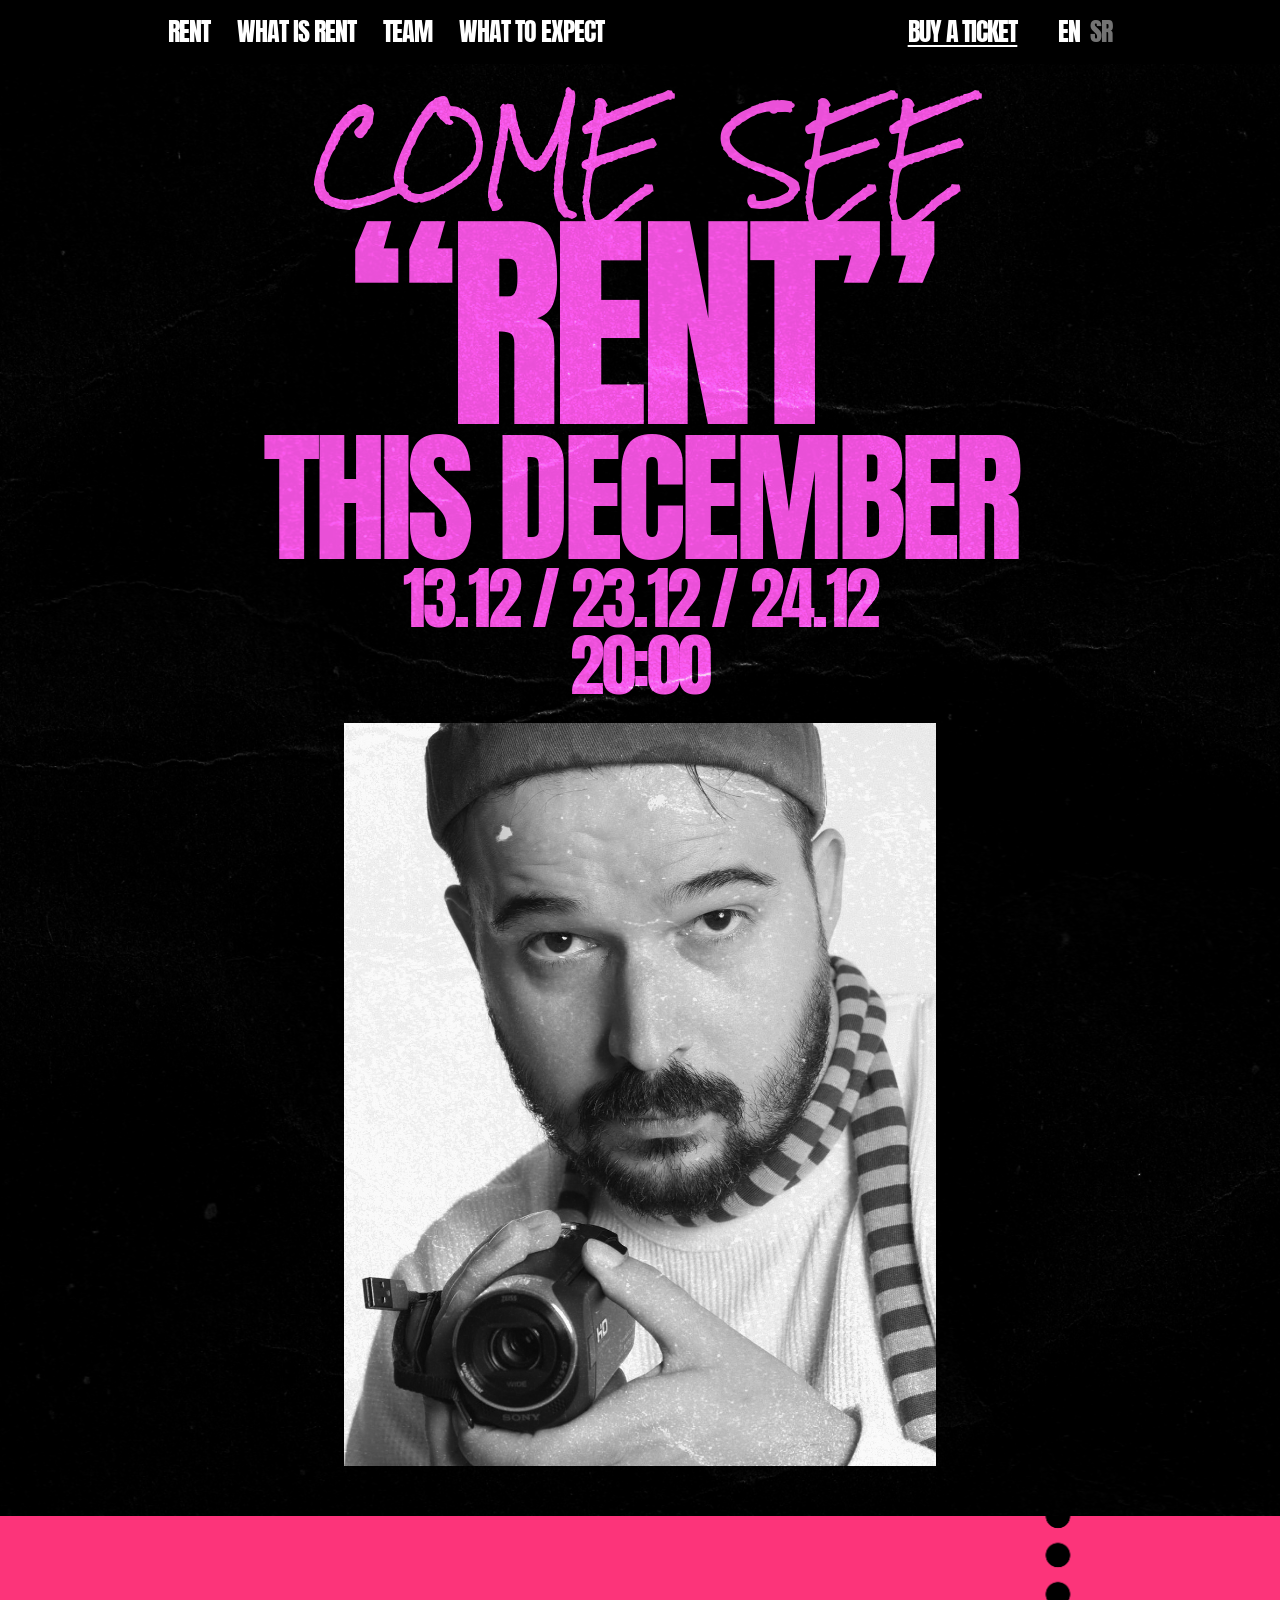
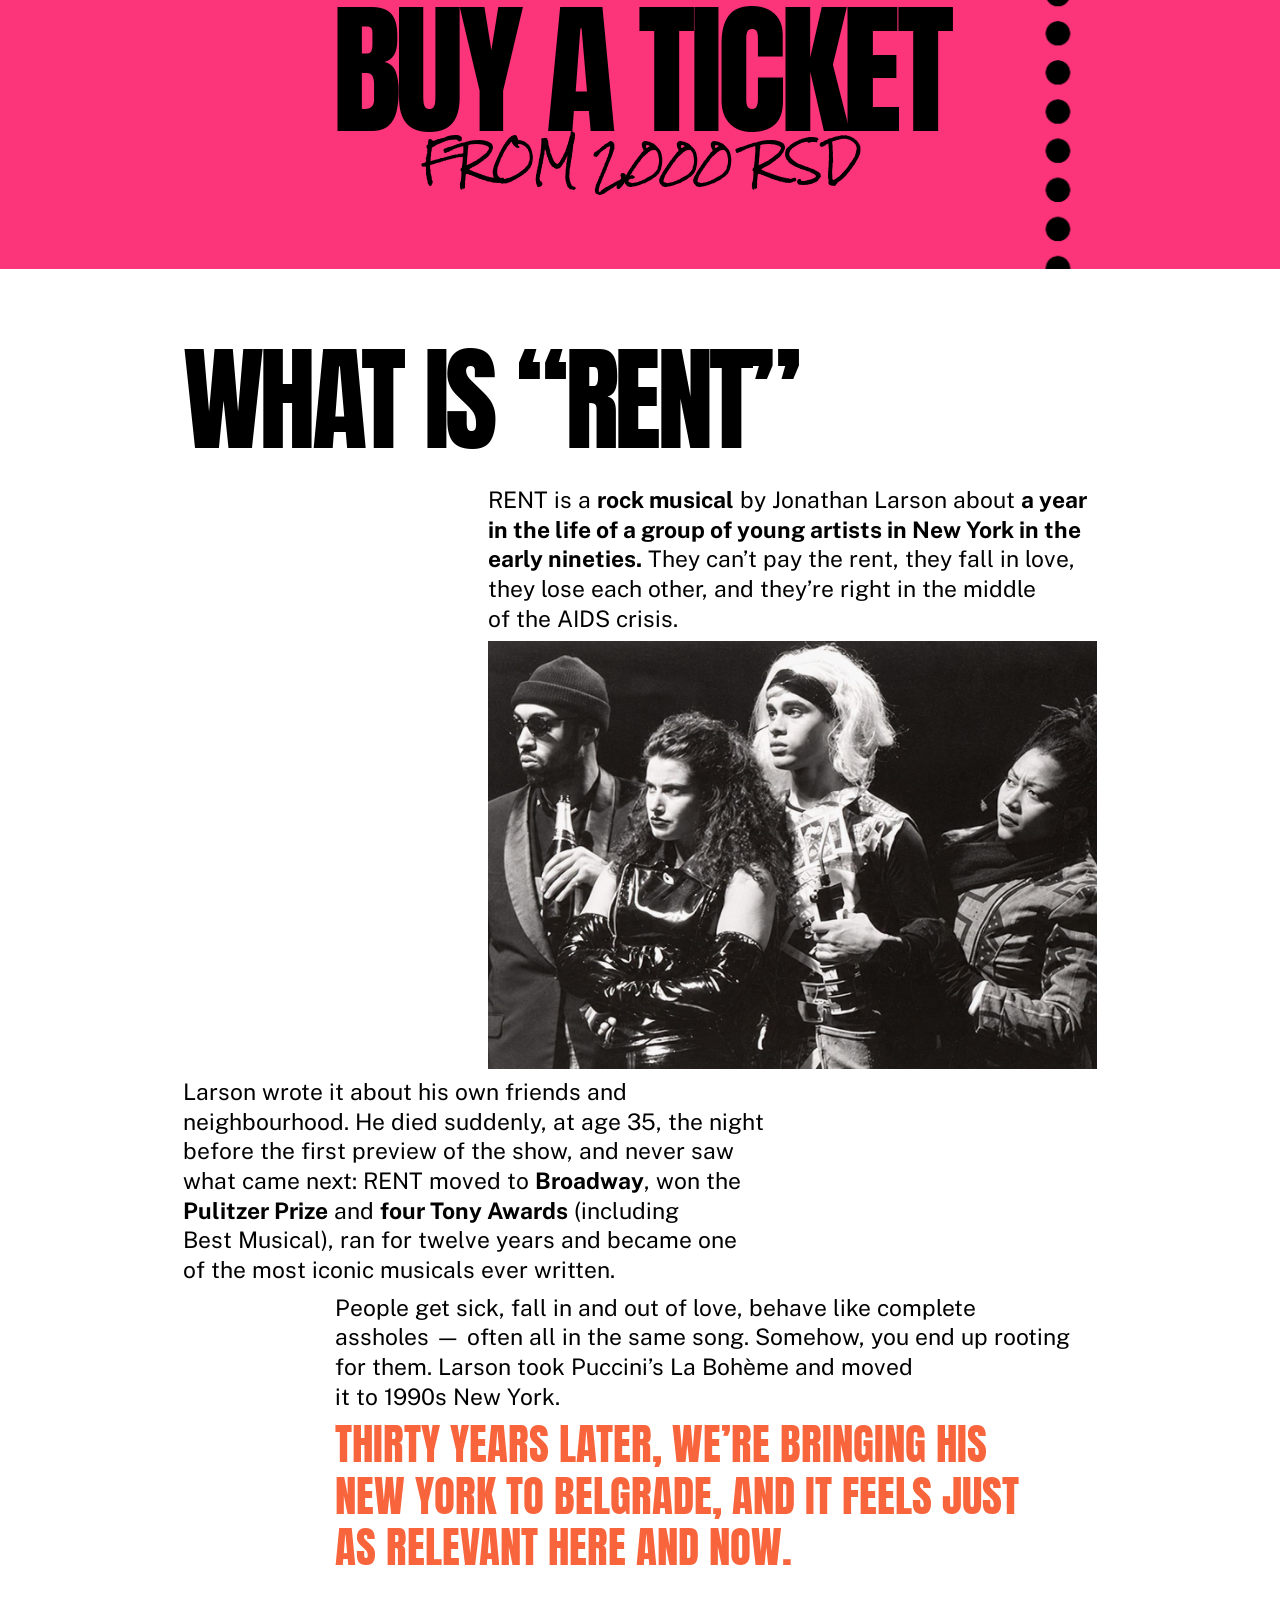
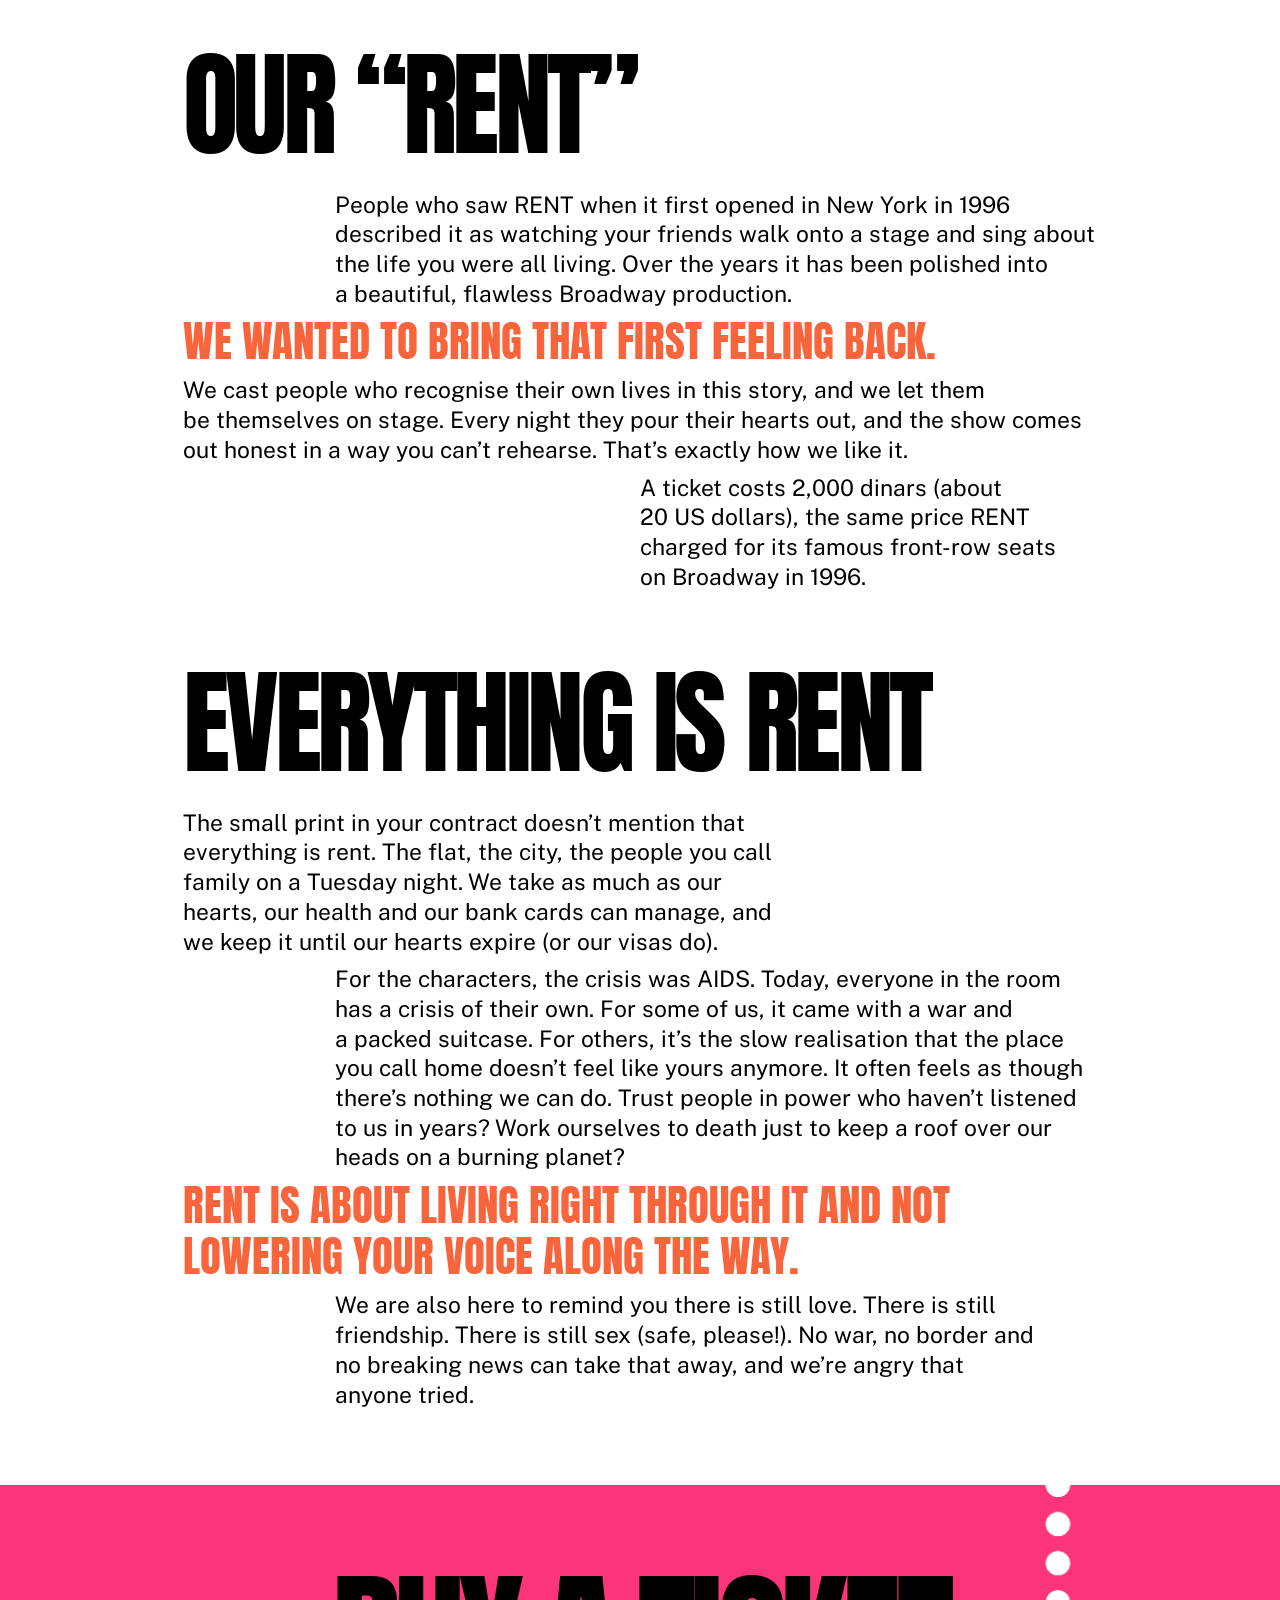
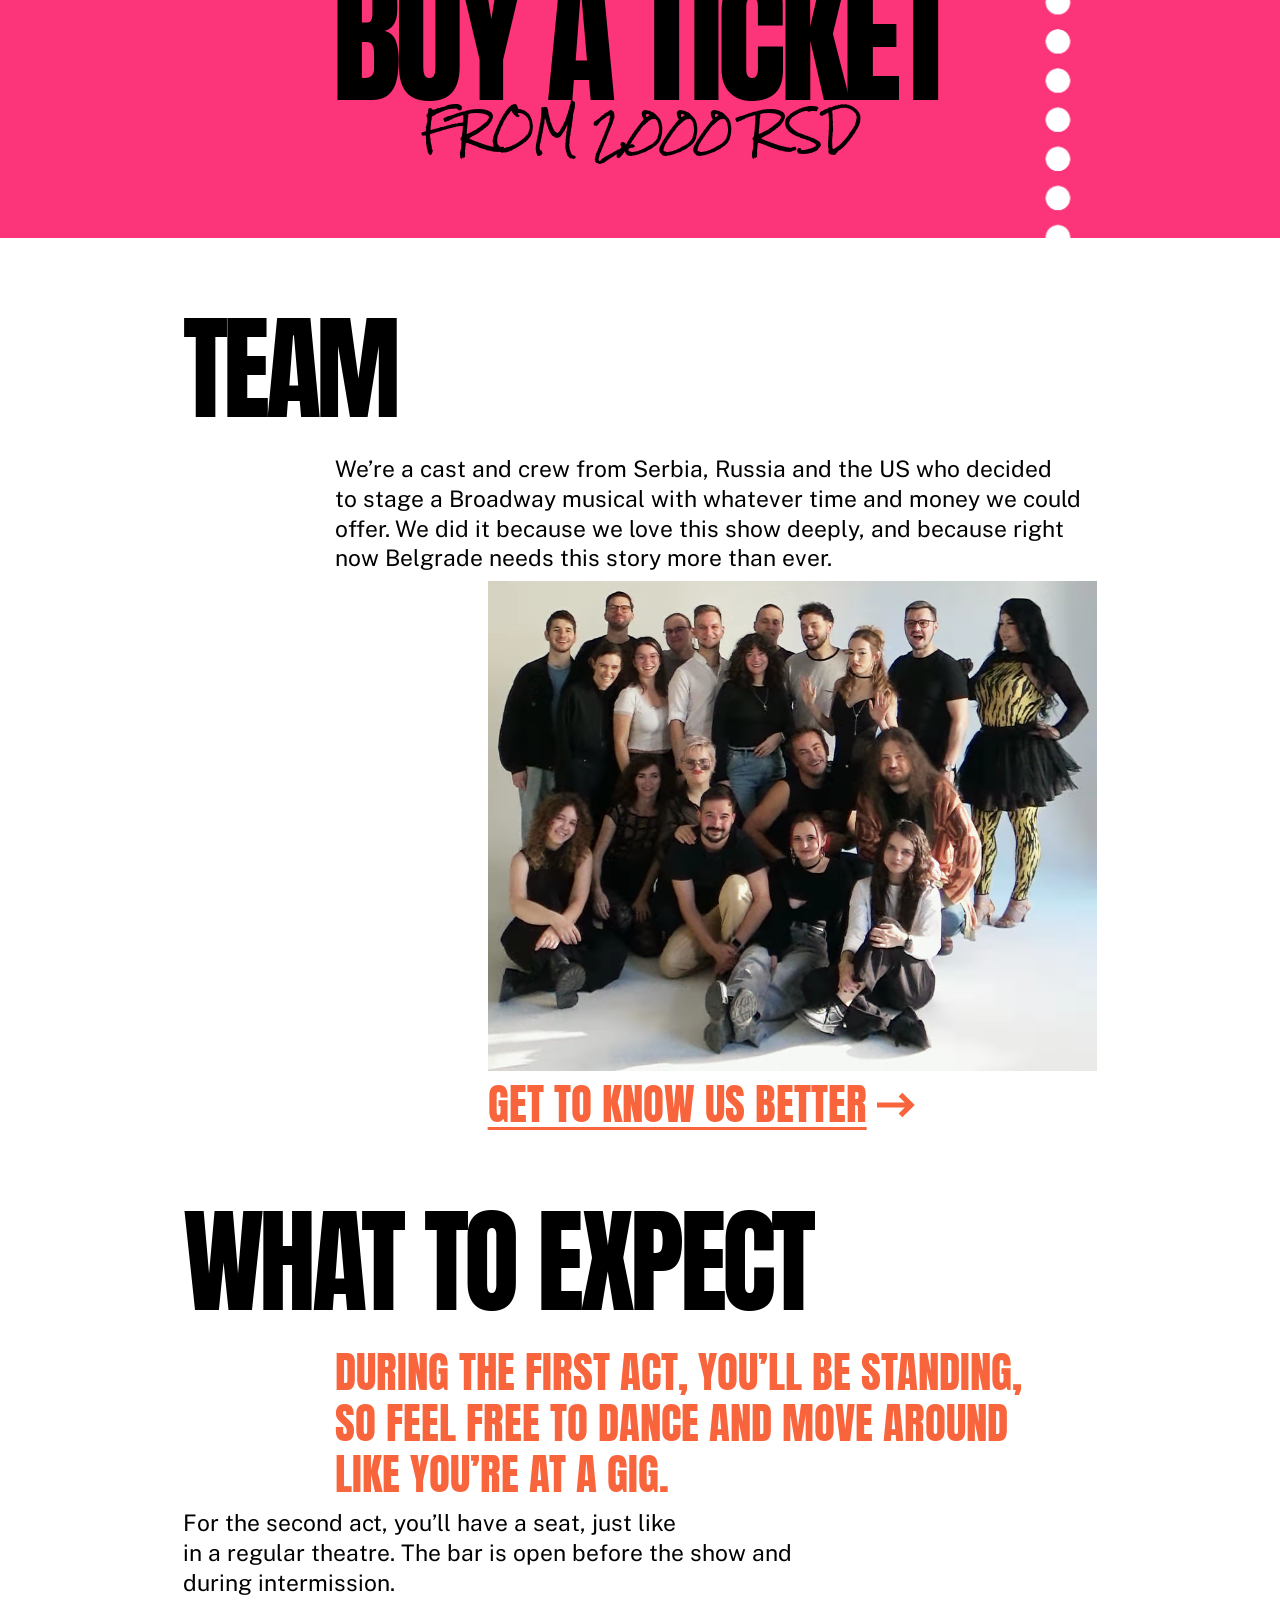
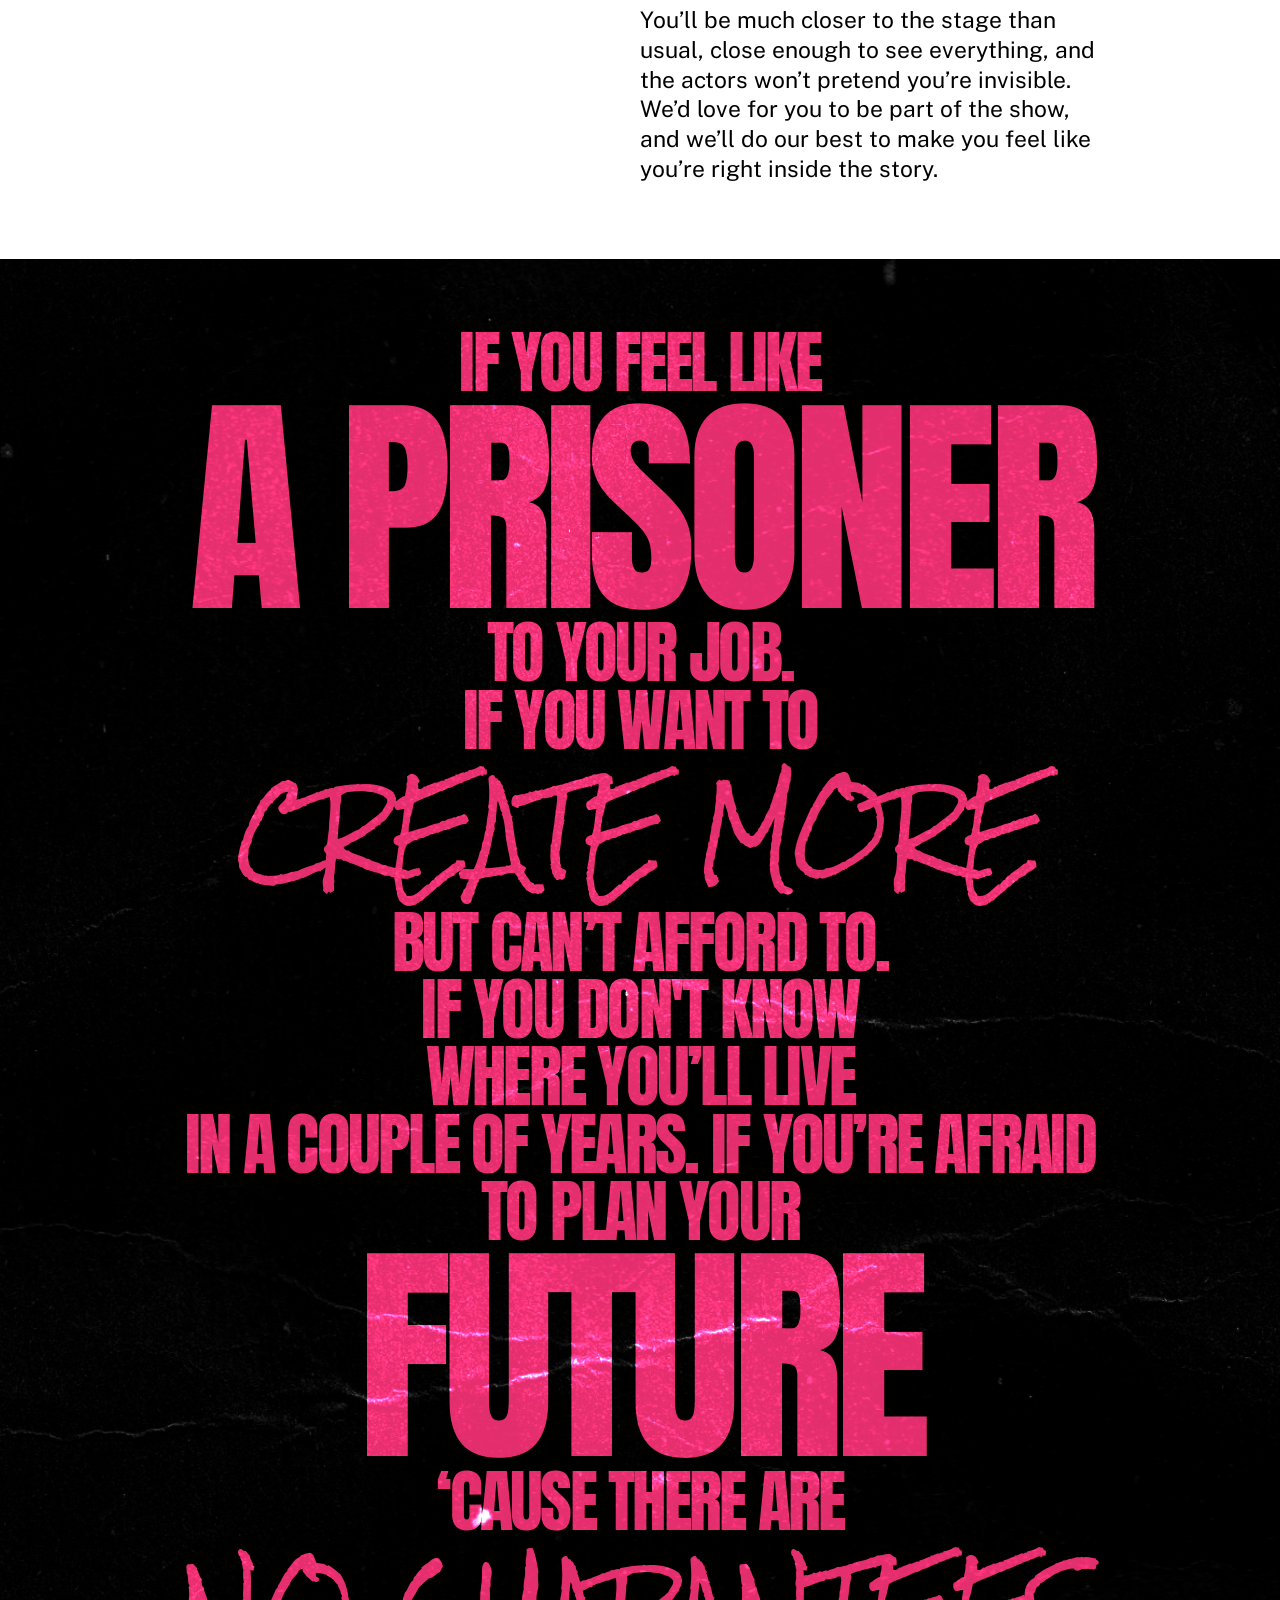
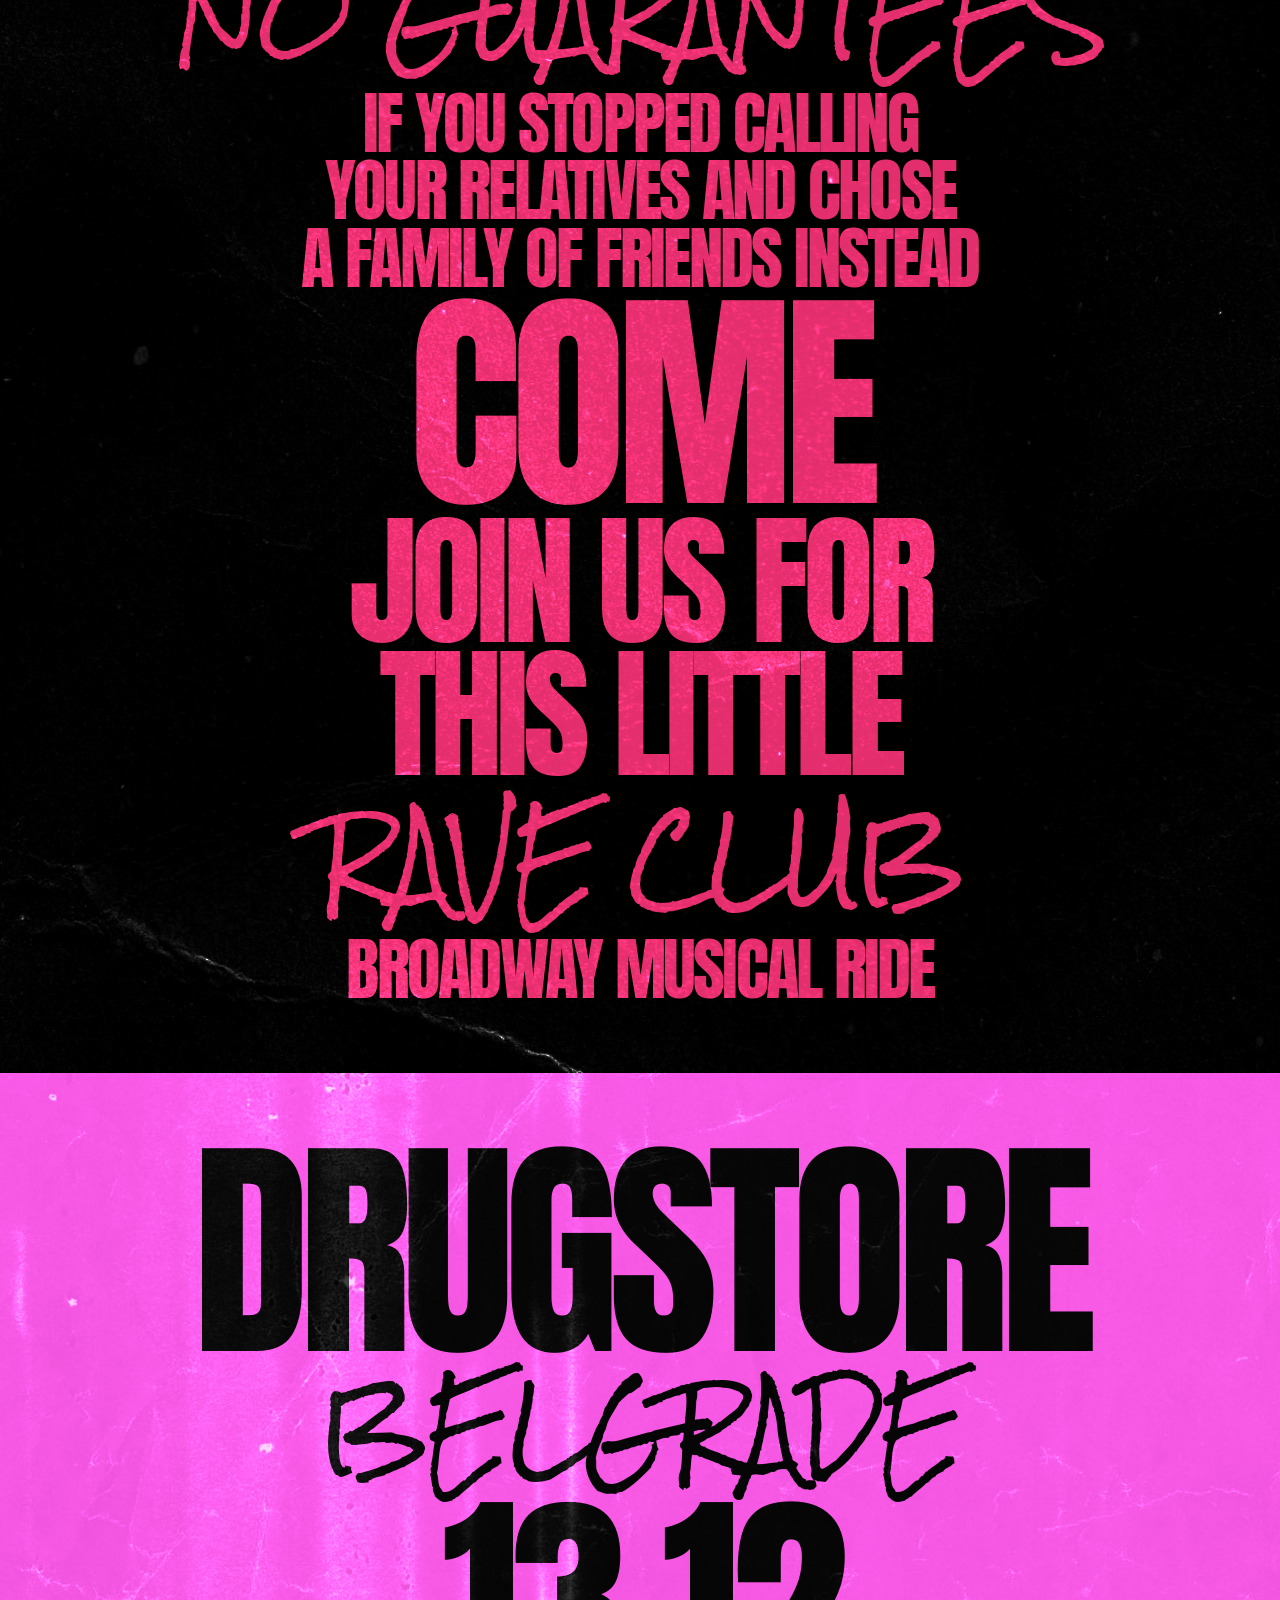
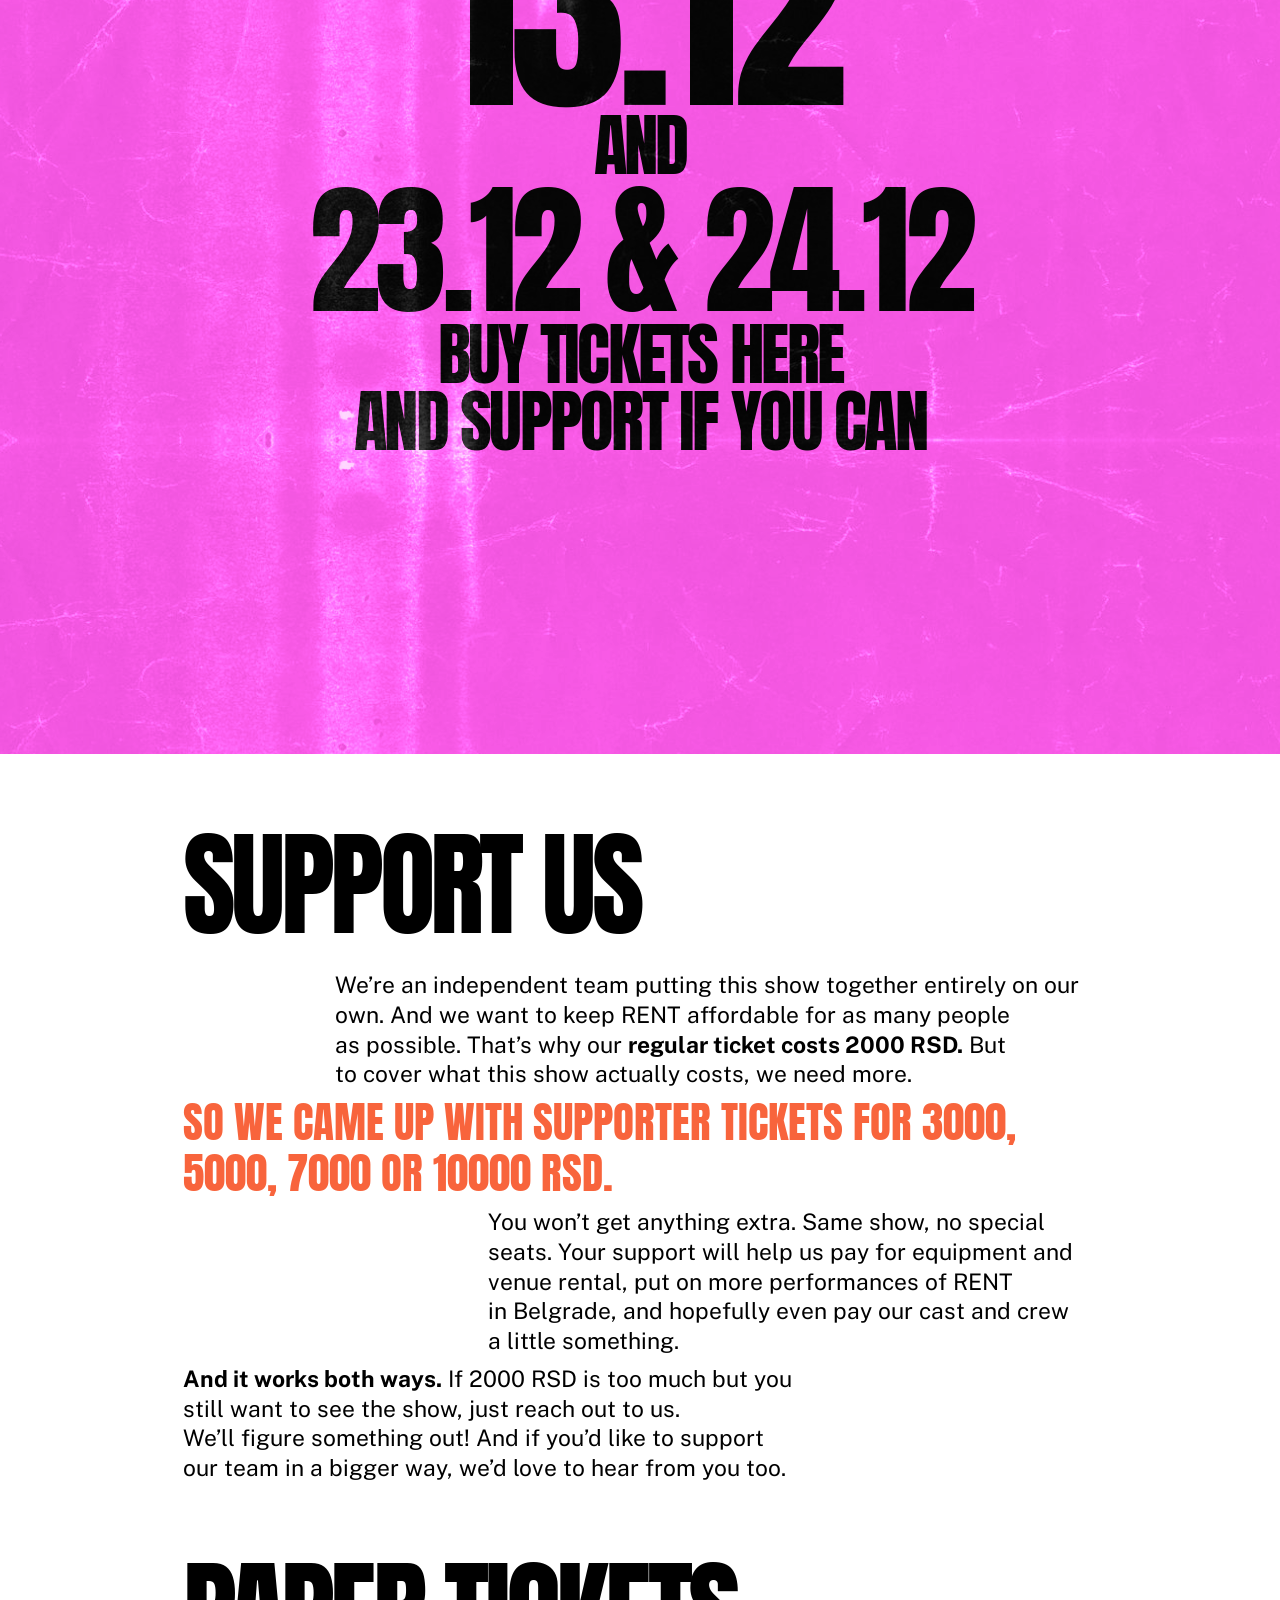
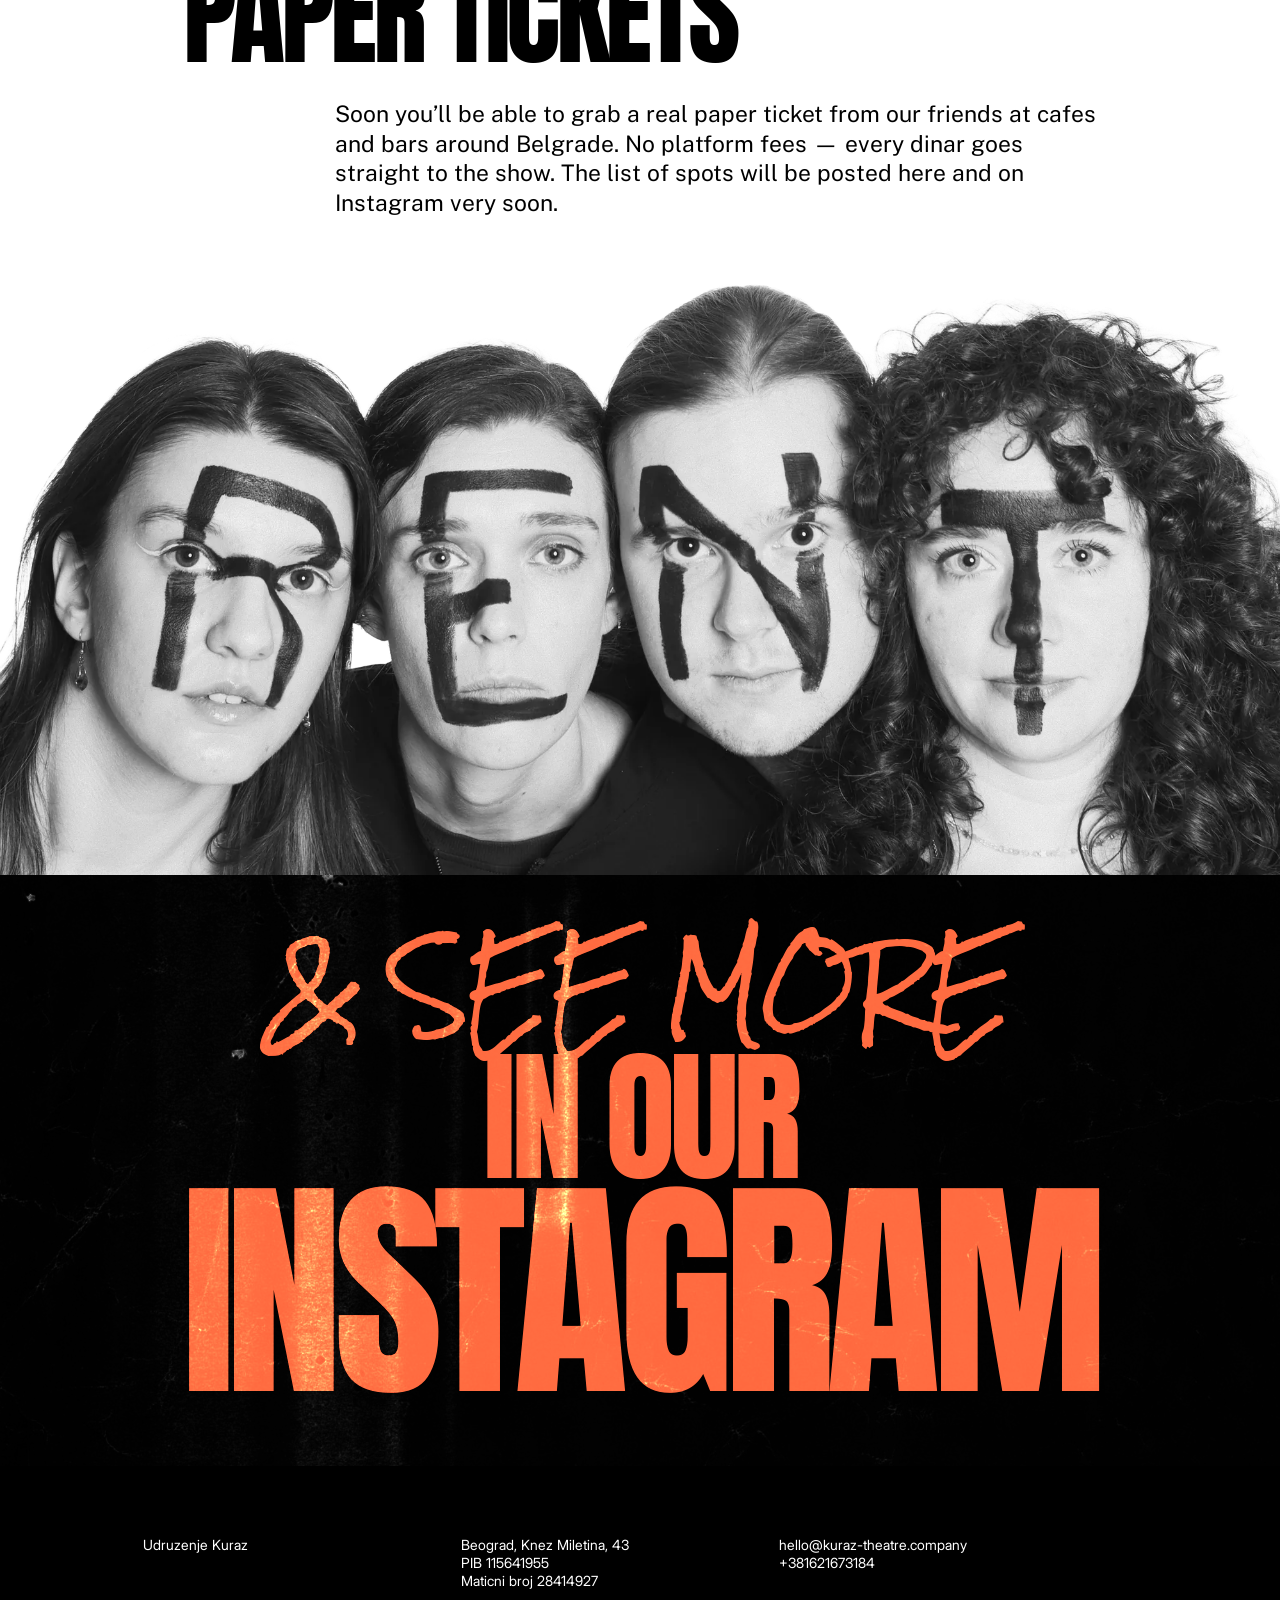
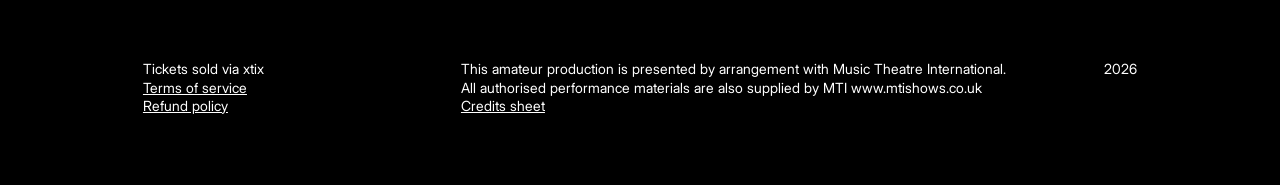
==== commit 7fe72c12: "Draft: hero fast photo switching Co-Authored-By: Claude Opus 5.5 <noreply@anthropic.com> Claude-Sess" ====
--- a/draft/index.html
+++ b/draft/index.html
@@ -18,8 +18,8 @@
 <link rel="icon" type="image/png" sizes="32x32" href="../favicon-32.png">
 <link rel="apple-touch-icon" href="../apple-touch-icon.png">
 <script defer src="https://cloud.umami.is/script.js" data-website-id="f77260aa-2fc8-4497-9ee6-ddd14eaf5aa1"></script>
-<link rel="stylesheet" href="../fonts.css?v=202611020320">
-<link rel="stylesheet" href="style.css?v=202611020320">
+<link rel="stylesheet" href="../fonts.css?v=202611021350">
+<link rel="stylesheet" href="style.css?v=202611021350">
 </head>
 <body>
 
@@ -76,7 +76,7 @@
     </div>
     <p class="t a lh98" style="--d:90;--m:50">13.12 / 23.12 / 24.12<br>20:00</p>
   </div>
-  <img class="hero__photo" src="../images/draft/hero.jpg" alt="RENT">
+  <div class="hero__photo hero__slides" role="img" aria-label="RENT"><img src="../images/draft/hero-1.jpg" alt="" class="is-on"><img src="../images/draft/hero-2.jpg" alt=""><img src="../images/draft/hero-3.jpg" alt=""><img src="../images/draft/hero-4.jpg" alt=""><img src="../images/draft/hero-5.jpg" alt=""><img src="../images/draft/hero-6.jpg" alt=""><img src="../images/draft/hero-7.jpg" alt=""><img src="../images/draft/hero-8.jpg" alt=""></div>
 </section>
 
 <!-- ===== PINK STRIP (EN only, desktop) ===== -->
@@ -130,7 +130,7 @@
     <h2 class="sx__h t a" style="--d:150;--m:56" data-i18n="team_h">TEAM</h2>
     <div class="sx__body">
       <p class="sx__p o-l2" data-i18n="dx_tm1">We’re a cast and crew from Serbia, Russia and the US who decided to stage a Broadway musical with whatever time and money we could offer. We did it because we love this show deeply, and because right now Belgrade needs this story more than ever.</p>
-      <div class="sx-img o-l4" style="--r:1045/840;--op:50% 64%"><video autoplay muted loop playsinline webkit-playsinline preload="auto" poster="../images/team-poster.jpg?v=202611020320" aria-label="RENT team"><source src="../images/team.mp4?v=202611020320" type="video/mp4"><source src="../images/team.webm?v=202611020320" type="video/webm"></video></div>
+      <div class="sx-img o-l4" style="--r:1045/840;--op:50% 64%"><video autoplay muted loop playsinline webkit-playsinline preload="auto" poster="../images/team-poster.jpg?v=202611021350" aria-label="RENT team"><source src="../images/team.mp4?v=202611021350" type="video/mp4"><source src="../images/team.webm?v=202611021350" type="video/webm"></video></div>
       <a class="sx__q sx__link o-l4" href="../team/" data-i18n="dx_tmlink">get to know us better</a>
     </div>
 </section>
@@ -232,9 +232,9 @@
 <!-- ===== MOBILE STICKY CTA ===== -->
 <a href="#tickets" class="cta-bar cta-bar--fixed" data-i18n="cta_buy">BUY A TICKET</a>
 
-<script src="i18n.js?v=202611020320"></script>
-<script src="main.js?v=202611020320"></script>
+<script src="i18n.js?v=202611021350"></script>
+<script src="main.js?v=202611021350"></script>
 <script src="https://hub.xtix.ai/static/scripts/widget/xtixwidget.js"></script>
-<script src="fx.js?v=202611020320"></script>
+<script src="fx.js?v=202611021350"></script>
 </body>
 </html>
--- a/draft/style.css
+++ b/draft/style.css
@@ -541,3 +541,8 @@
 .strip-wrap { position: relative; z-index: 3; transition: transform .25s cubic-bezier(.2, .7, .2, 1); }
 @media (hover: hover) and (pointer: fine) { .strip-wrap:hover { transform: scale(1.03); } }
 html, body { overflow-x: clip; }
+
+/* hero: fast photo switching */
+.hero__slides { position: relative; overflow: hidden; }
+.hero__slides img { position: absolute; inset: 0; width: 100%; height: 100%; object-fit: cover; visibility: hidden; }
+.hero__slides img.is-on { visibility: visible; }
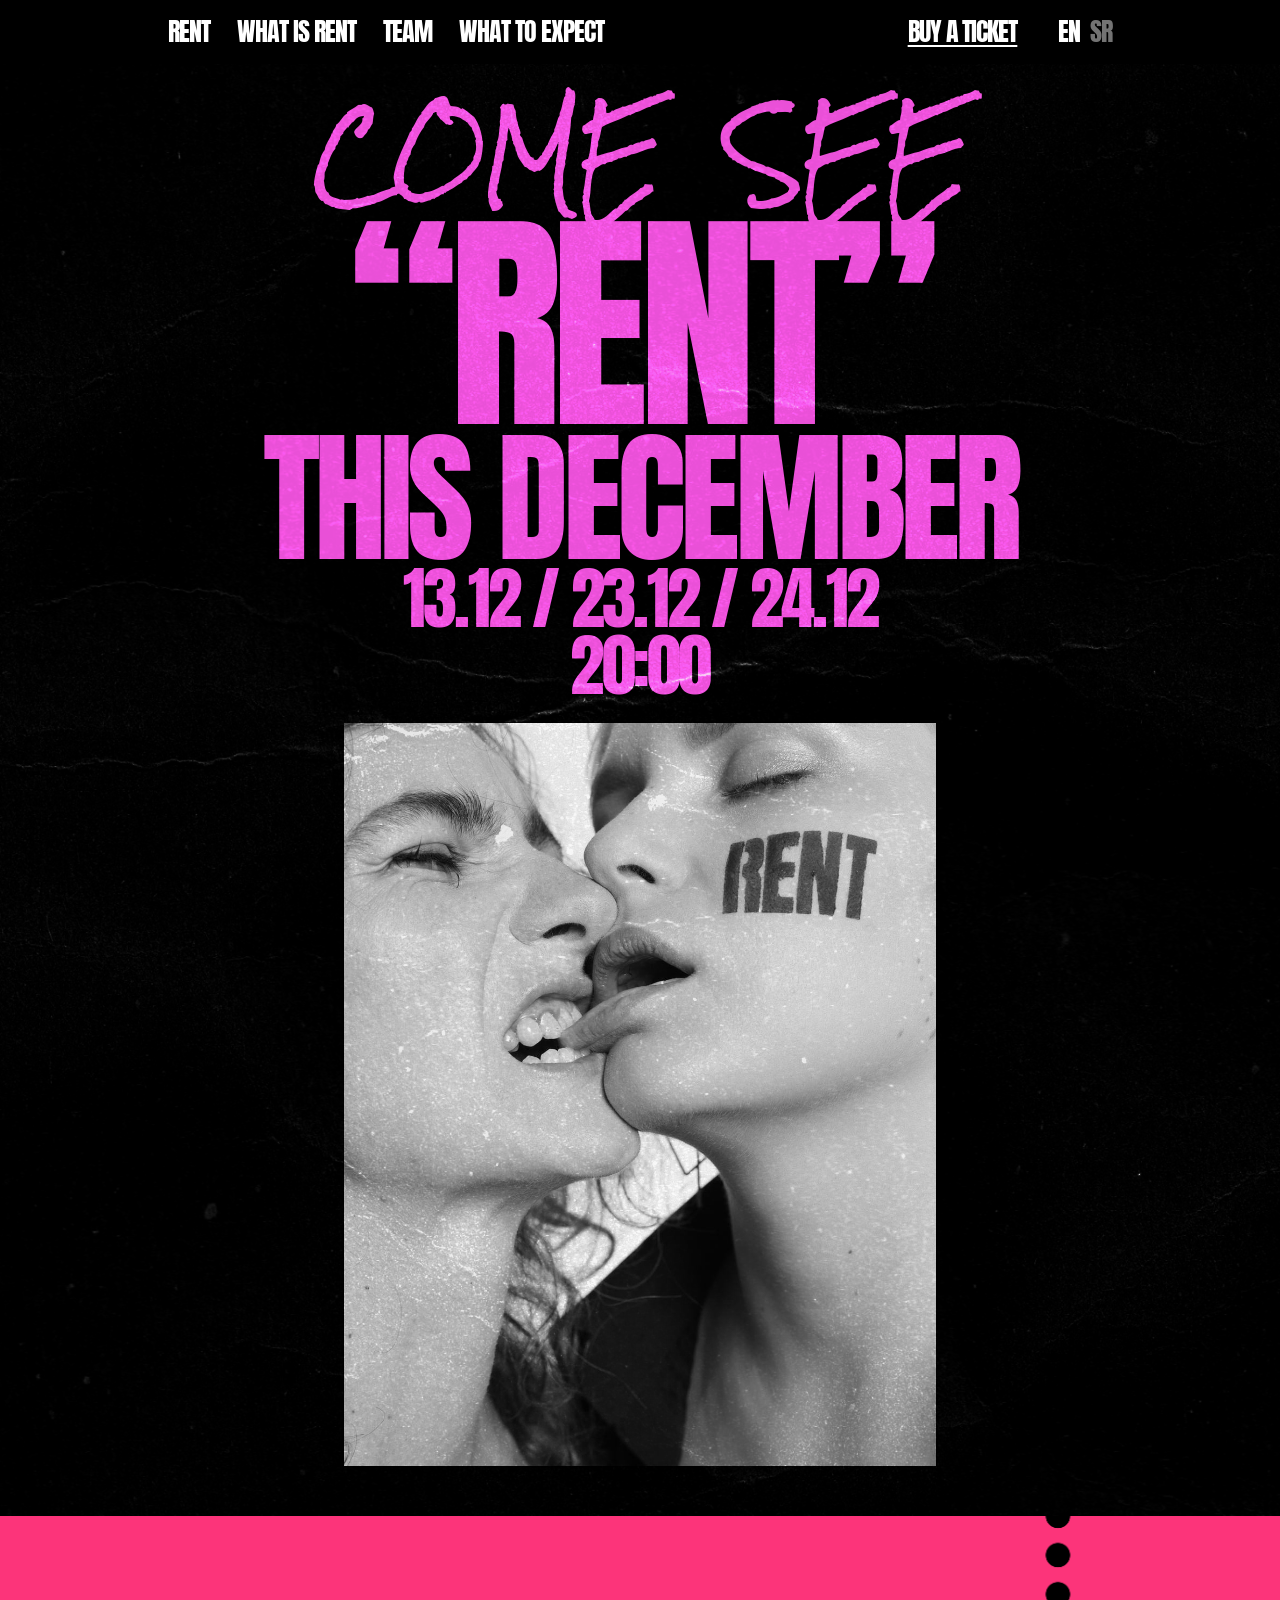
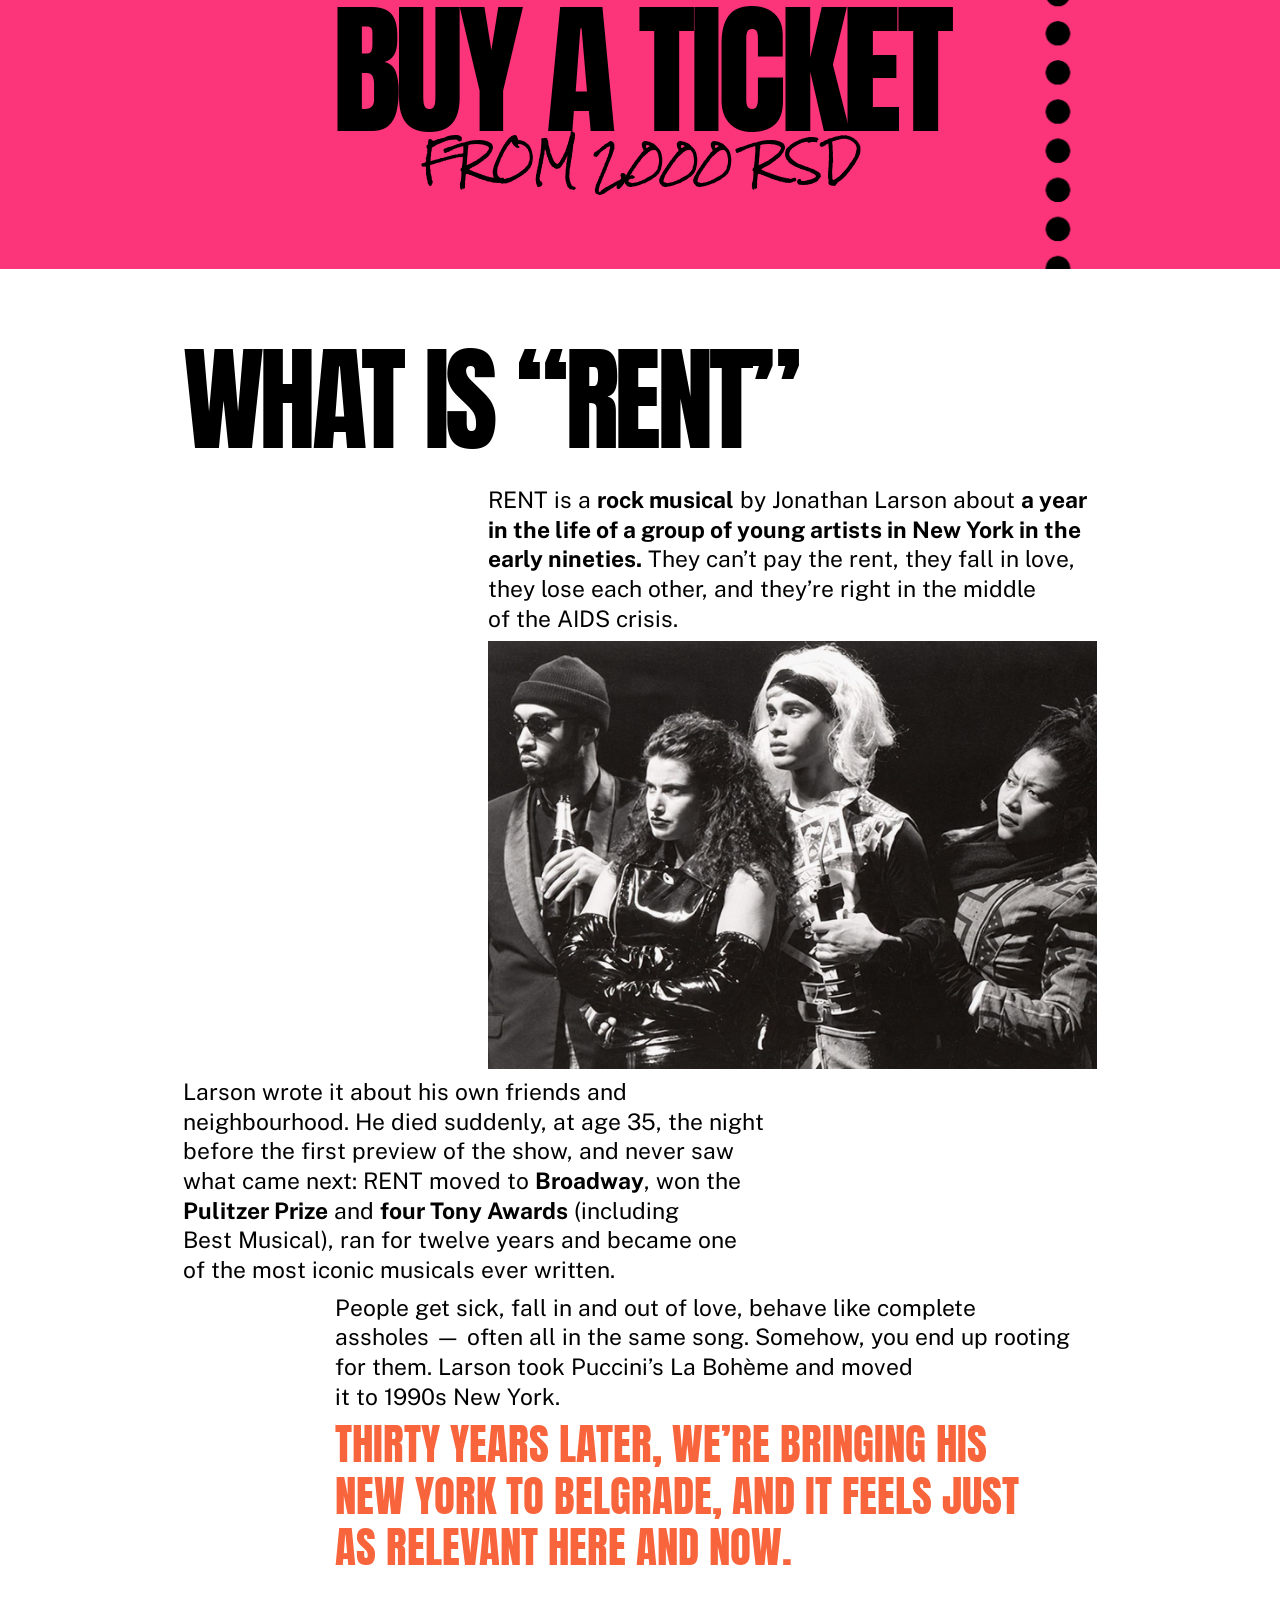
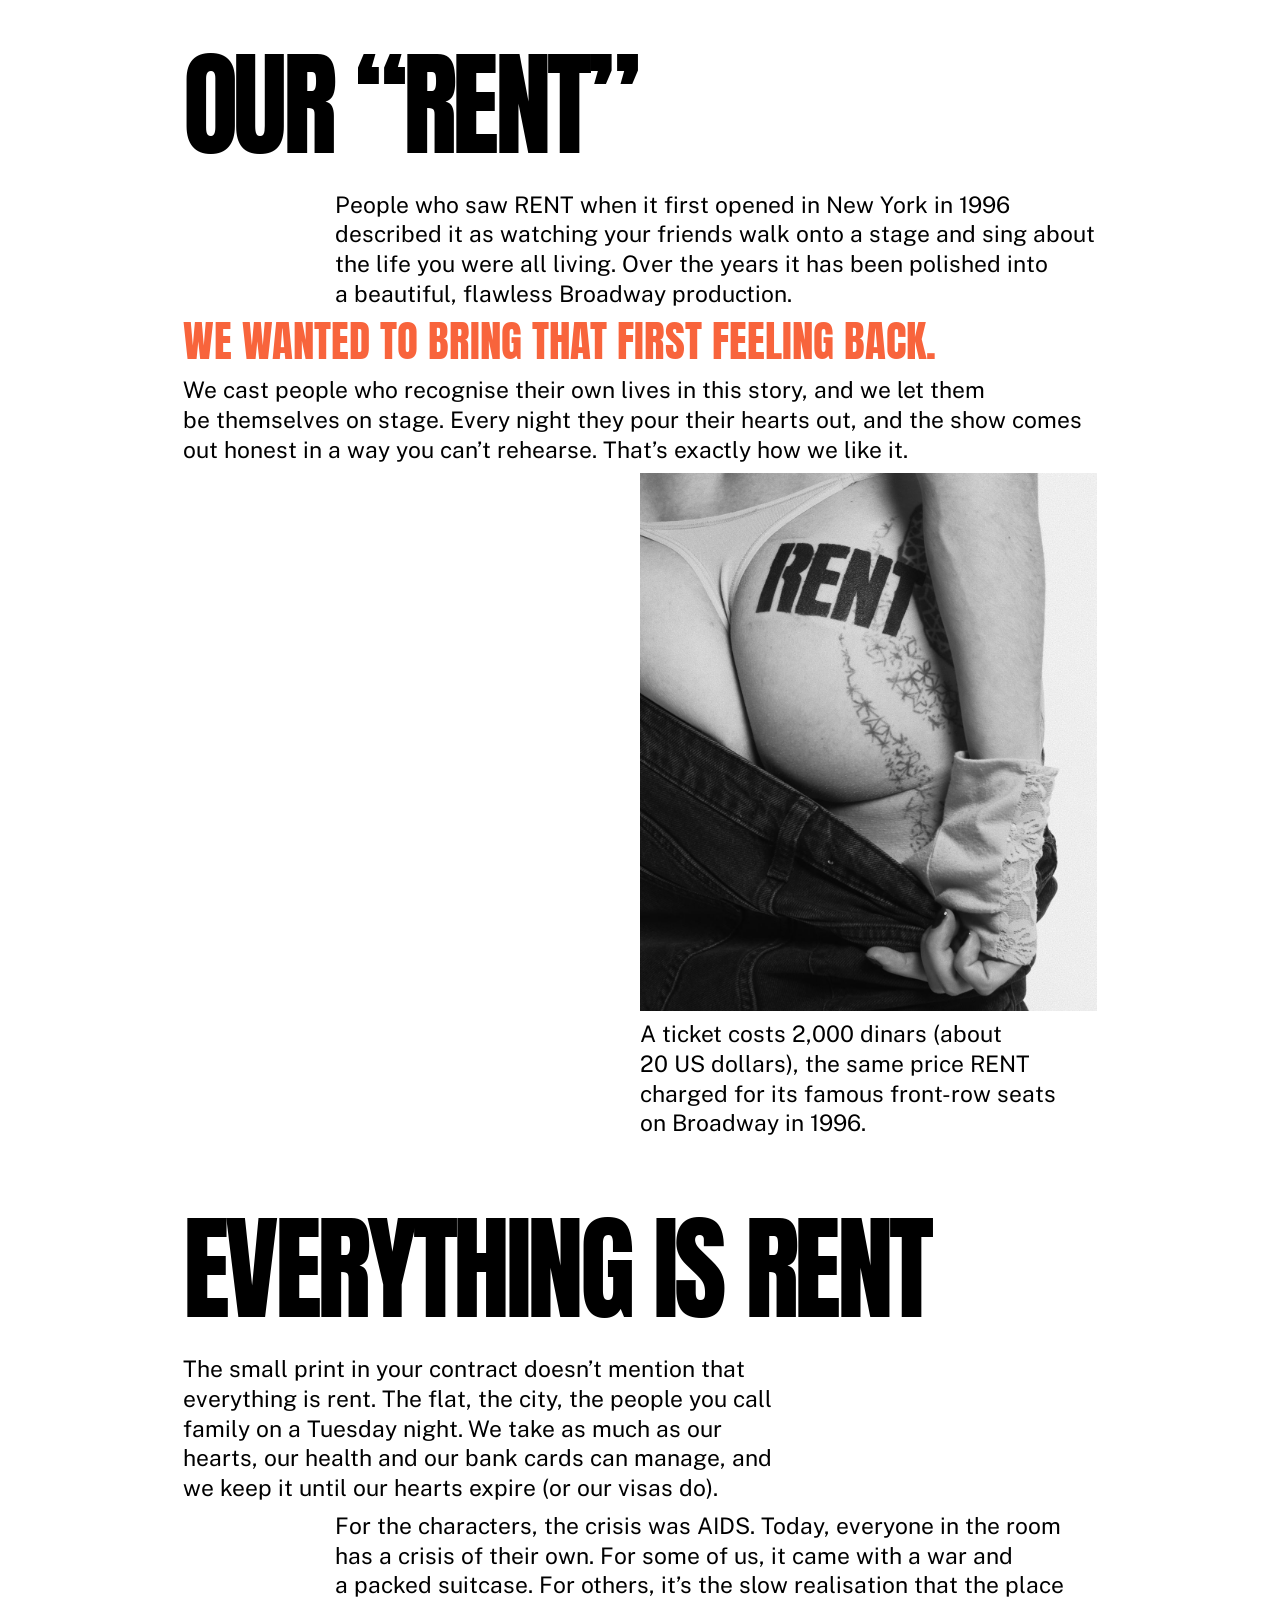
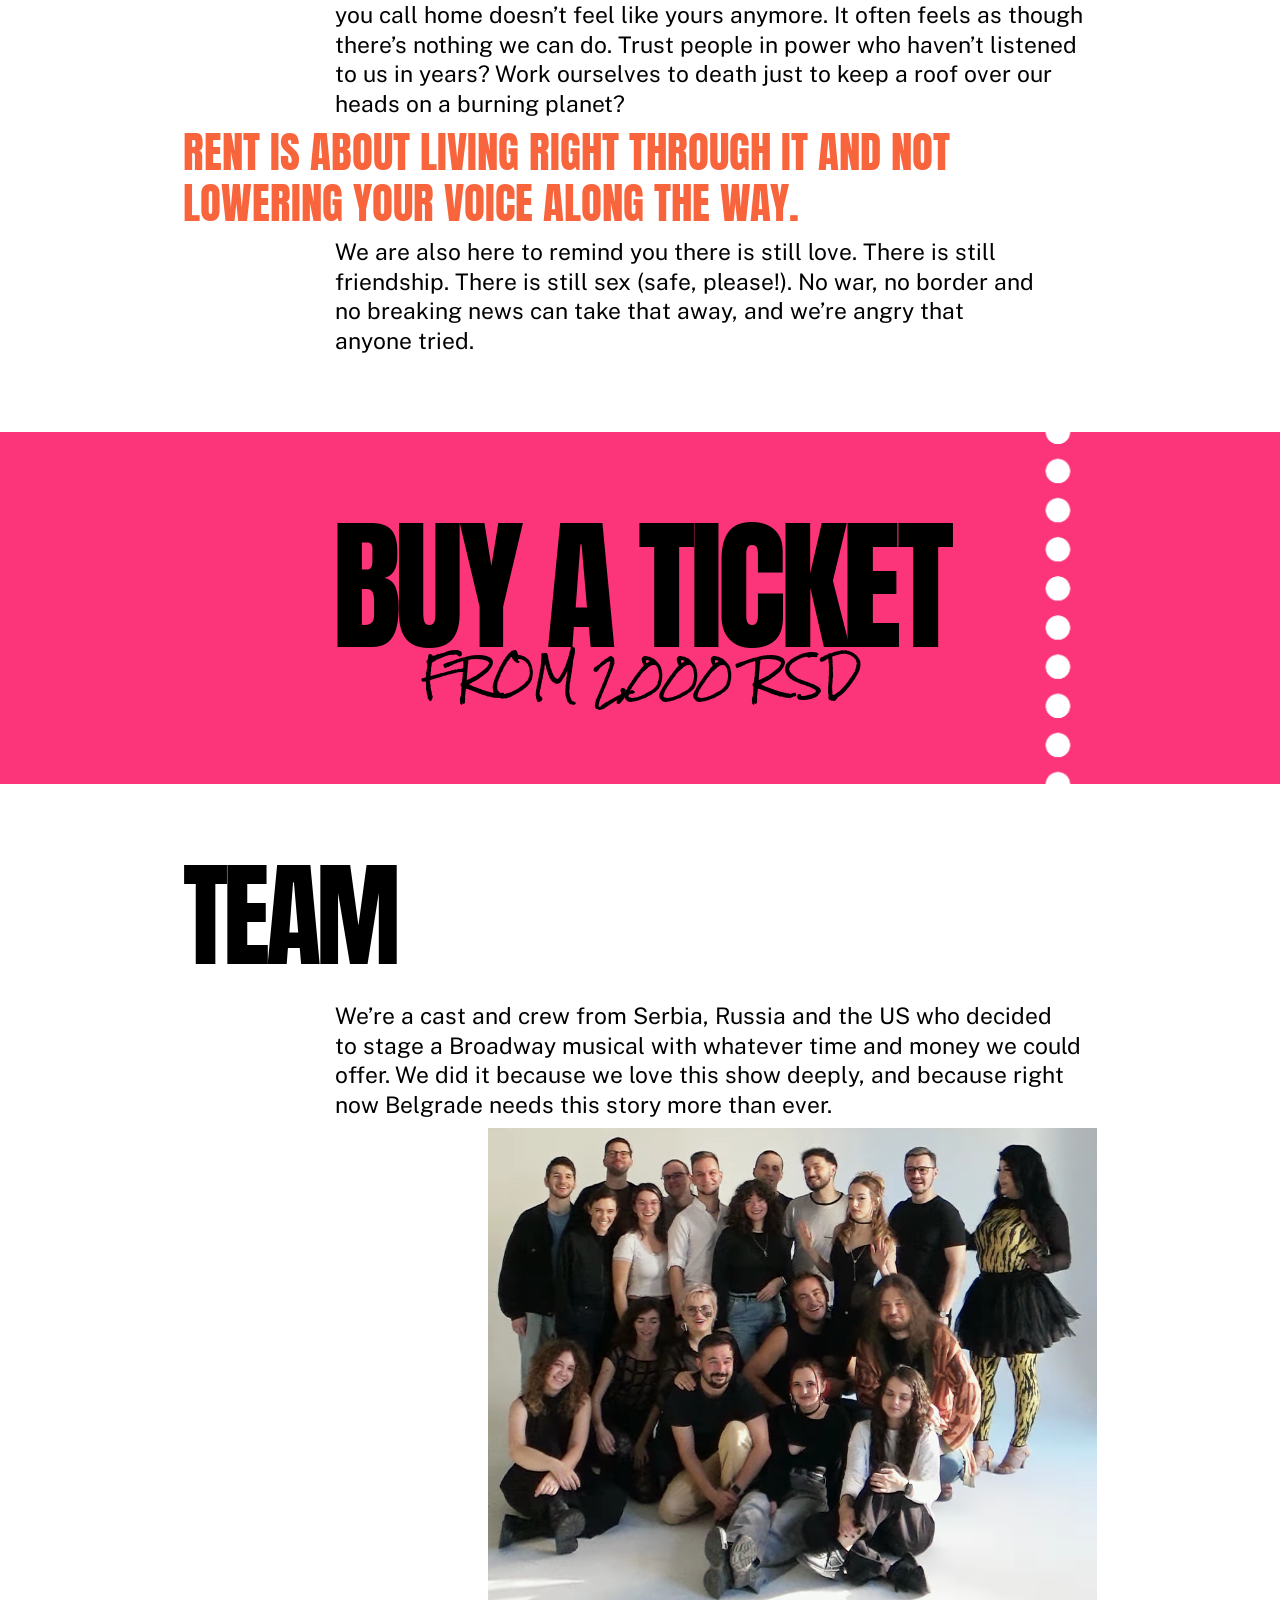
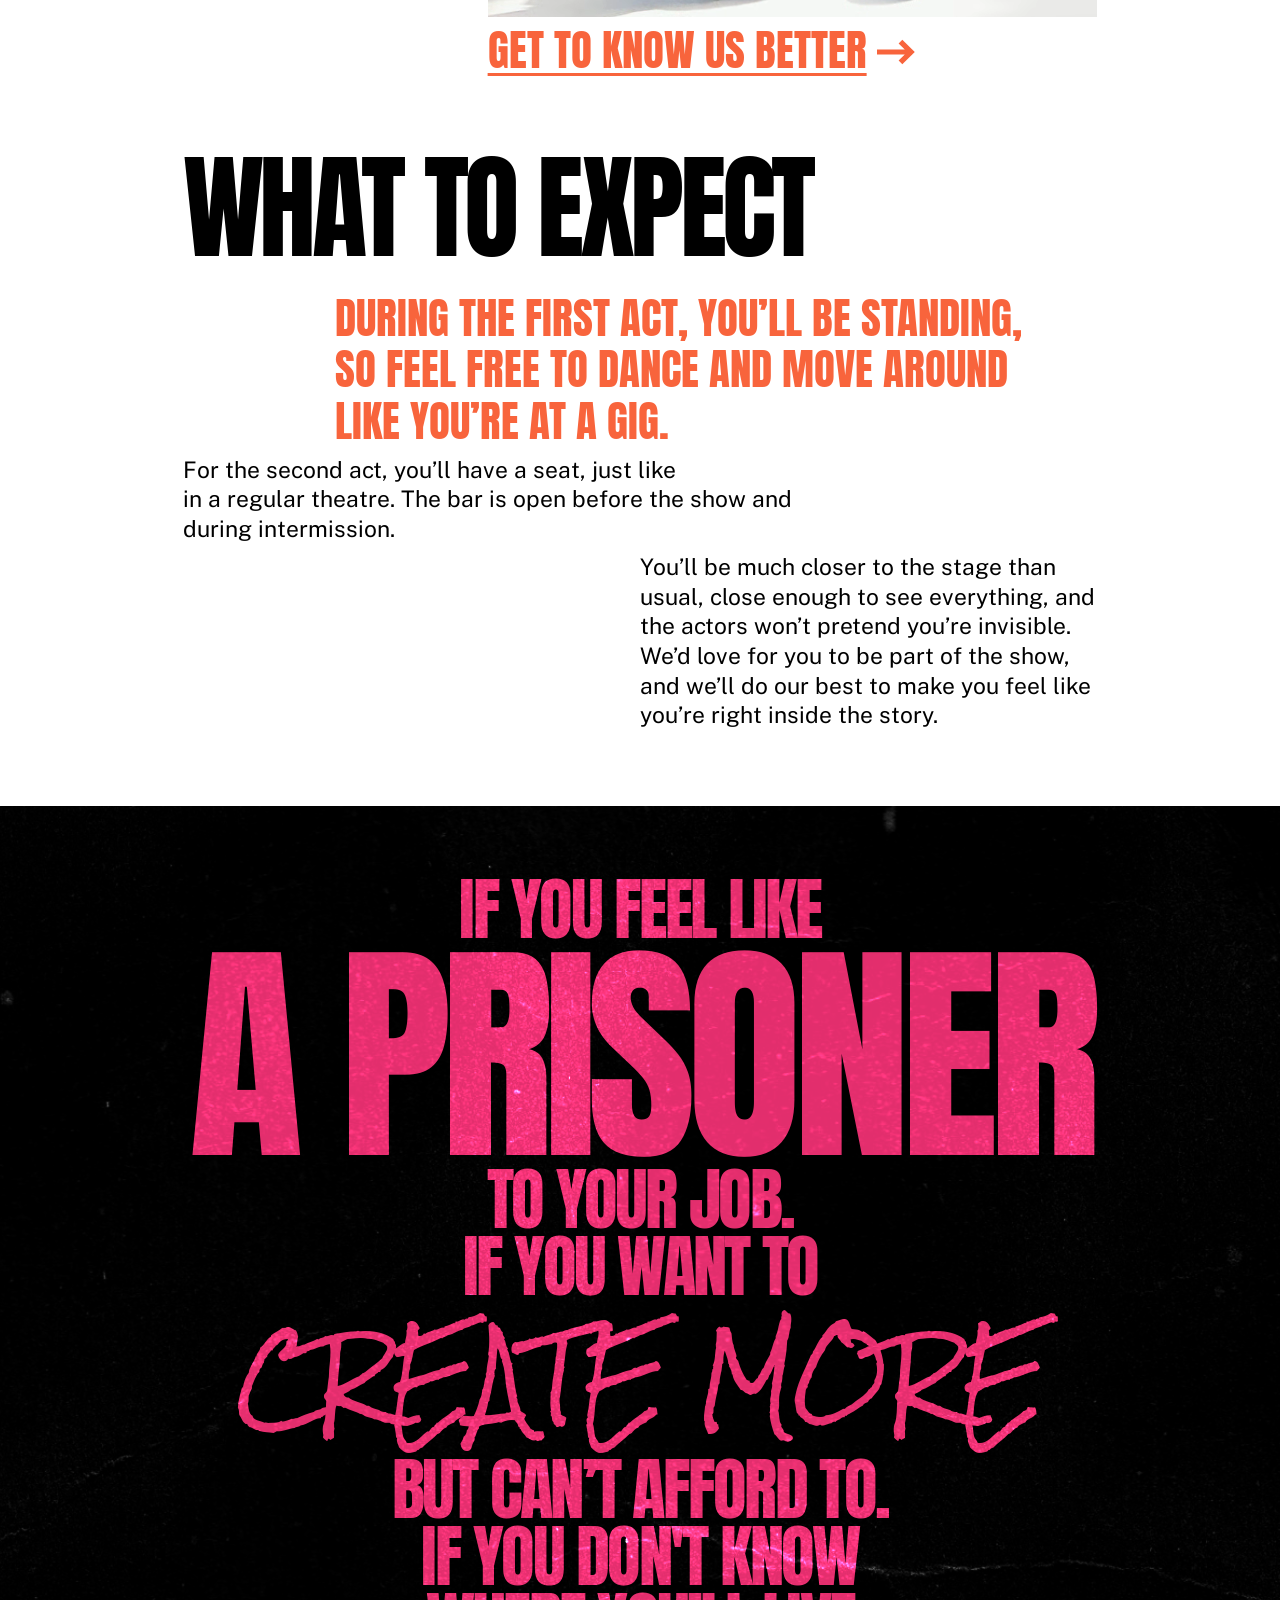
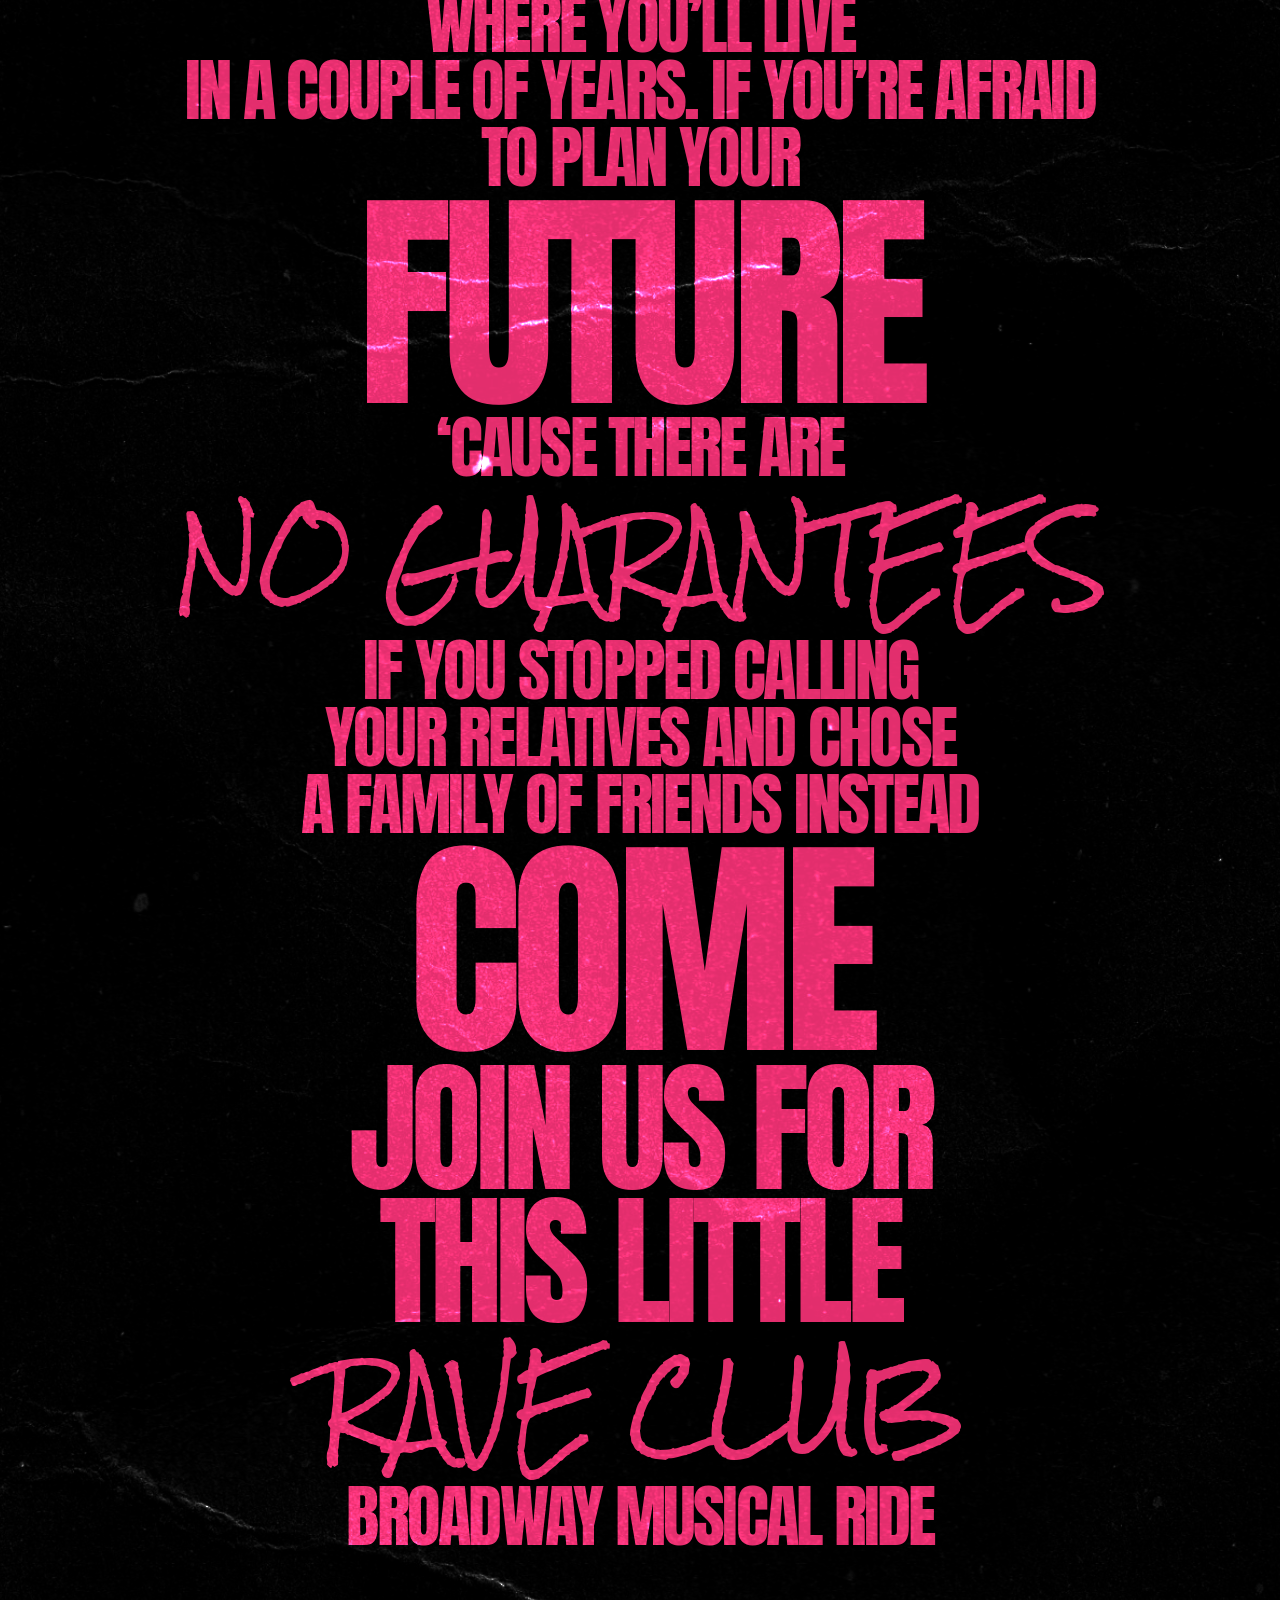
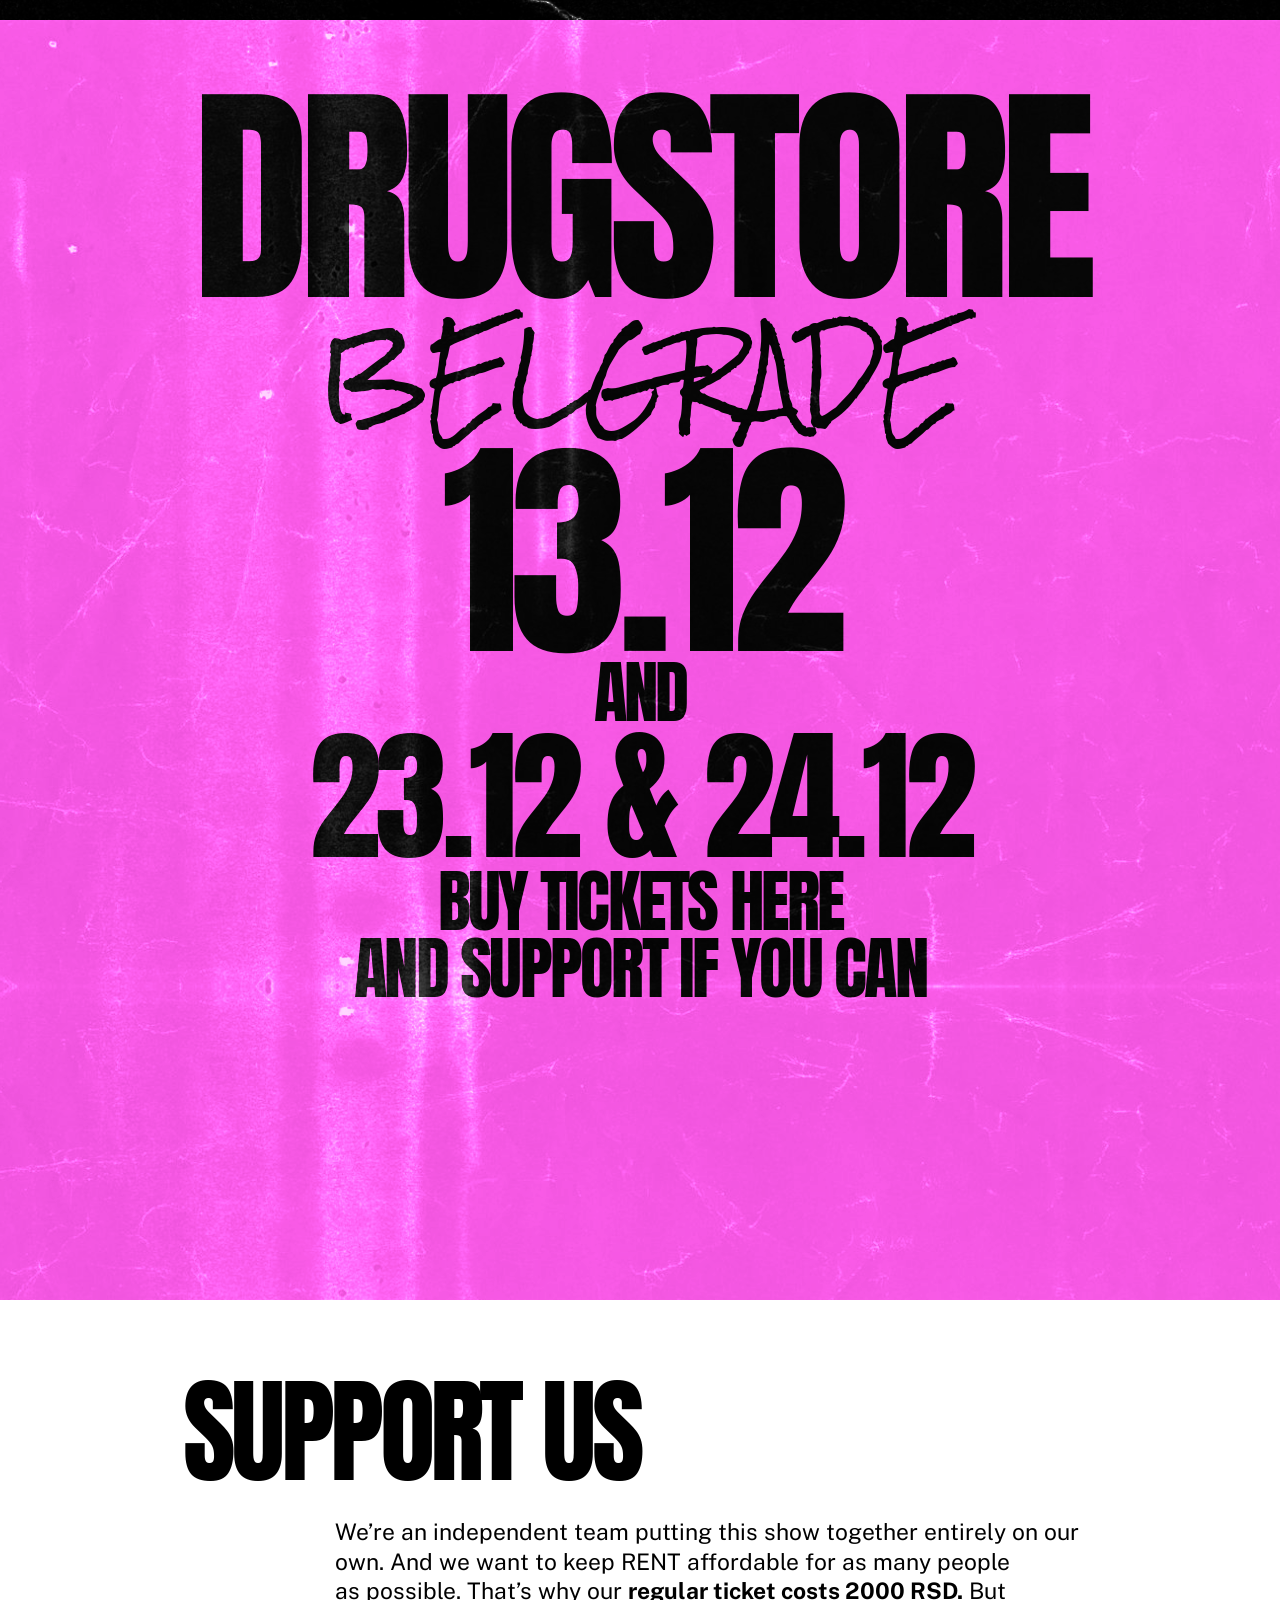
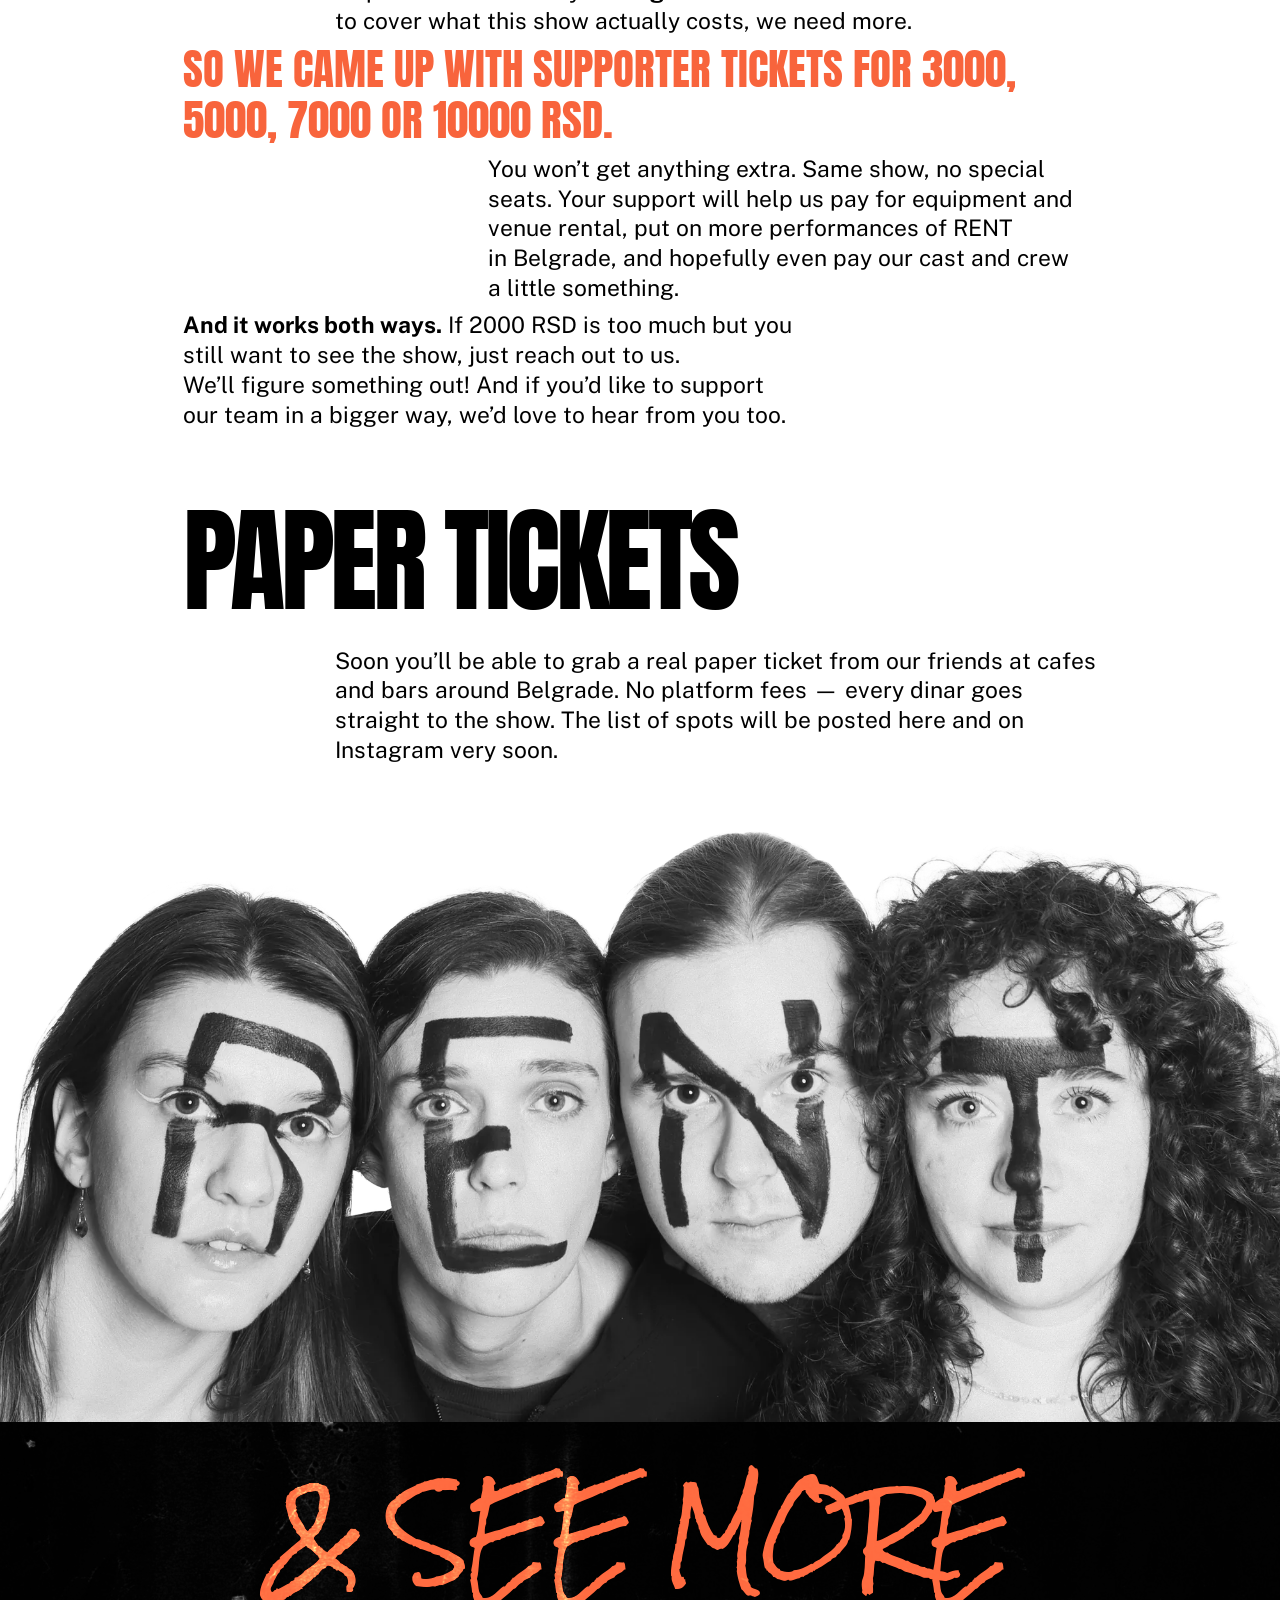
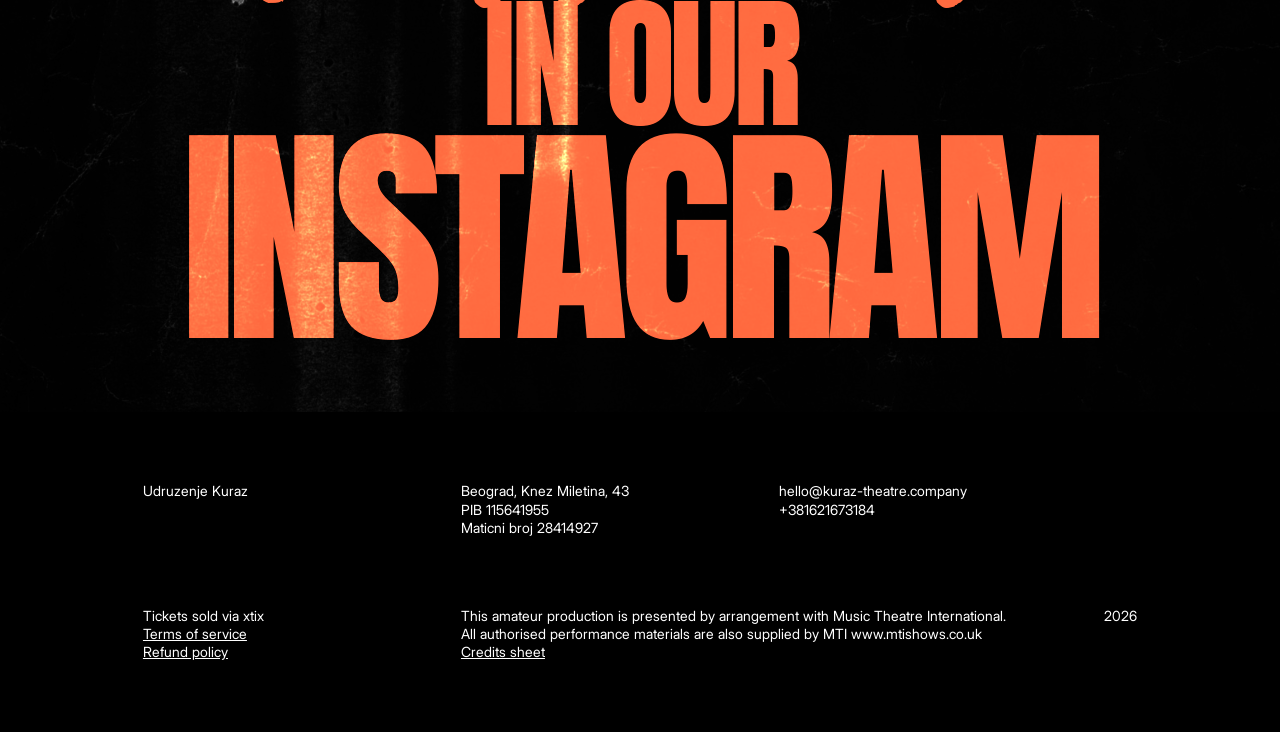
==== commit 920c81e8: "Draft: OUR RENT block with fast photo switching Co-Authored-By: Claude Opus 5.5 <noreply@anthropic.c" ====
--- a/draft/index.html
+++ b/draft/index.html
@@ -18,8 +18,8 @@
 <link rel="icon" type="image/png" sizes="32x32" href="../favicon-32.png">
 <link rel="apple-touch-icon" href="../apple-touch-icon.png">
 <script defer src="https://cloud.umami.is/script.js" data-website-id="f77260aa-2fc8-4497-9ee6-ddd14eaf5aa1"></script>
-<link rel="stylesheet" href="../fonts.css?v=202611021350">
-<link rel="stylesheet" href="style.css?v=202611021350">
+<link rel="stylesheet" href="../fonts.css?v=202611021400">
+<link rel="stylesheet" href="style.css?v=202611021400">
 </head>
 <body>
 
@@ -76,7 +76,7 @@
     </div>
     <p class="t a lh98" style="--d:90;--m:50">13.12 / 23.12 / 24.12<br>20:00</p>
   </div>
-  <div class="hero__photo hero__slides" role="img" aria-label="RENT"><img src="../images/draft/hero-1.jpg" alt="" class="is-on"><img src="../images/draft/hero-2.jpg" alt=""><img src="../images/draft/hero-3.jpg" alt=""><img src="../images/draft/hero-4.jpg" alt=""><img src="../images/draft/hero-5.jpg" alt=""><img src="../images/draft/hero-6.jpg" alt=""><img src="../images/draft/hero-7.jpg" alt=""><img src="../images/draft/hero-8.jpg" alt=""></div>
+  <div class="hero__photo hero__slides slides" role="img" aria-label="RENT"><img src="../images/draft/hero-1.jpg" alt="" class="is-on"><img src="../images/draft/hero-2.jpg" alt=""><img src="../images/draft/hero-3.jpg" alt=""><img src="../images/draft/hero-4.jpg" alt=""><img src="../images/draft/hero-5.jpg" alt=""><img src="../images/draft/hero-6.jpg" alt=""><img src="../images/draft/hero-7.jpg" alt=""><img src="../images/draft/hero-8.jpg" alt=""></div>
 </section>
 
 <!-- ===== PINK STRIP (EN only, desktop) ===== -->
@@ -105,6 +105,7 @@
       <p class="sx__p o-l2" data-i18n="dx_our1">People who saw RENT when it first opened in New York in 1996 described it as watching your friends walk onto a stage and sing about the life you were all living. Over the years it has been polished into a beautiful, flawless Broadway production.</p>
       <p class="sx__q" data-i18n="dx_ourq">We wanted to bring that first feeling back.</p>
       <p class="sx__p" data-i18n="dx_our2">We cast people who recognise their own lives in this story, and we let them be themselves on stage. Every night they pour their hearts out, and the show comes out honest in a way you can’t rehearse. That’s exactly how we like it.</p>
+      <div class="sx-img o-l6"><div class="slides" style="aspect-ratio:600/707"><img src="../images/draft/our-1.jpg" alt="" class="is-on"><img src="../images/draft/our-2.jpg" alt=""><img src="../images/draft/our-3.jpg" alt=""></div></div>
       <p class="sx__p o-l6" data-i18n="dx_our3">A ticket costs 2,000 dinars (about 20 US dollars), the same price RENT charged for its famous front-row seats on Broadway in 1996.</p>
     </div>
 </section>
@@ -130,7 +131,7 @@
     <h2 class="sx__h t a" style="--d:150;--m:56" data-i18n="team_h">TEAM</h2>
     <div class="sx__body">
       <p class="sx__p o-l2" data-i18n="dx_tm1">We’re a cast and crew from Serbia, Russia and the US who decided to stage a Broadway musical with whatever time and money we could offer. We did it because we love this show deeply, and because right now Belgrade needs this story more than ever.</p>
-      <div class="sx-img o-l4" style="--r:1045/840;--op:50% 64%"><video autoplay muted loop playsinline webkit-playsinline preload="auto" poster="../images/team-poster.jpg?v=202611021350" aria-label="RENT team"><source src="../images/team.mp4?v=202611021350" type="video/mp4"><source src="../images/team.webm?v=202611021350" type="video/webm"></video></div>
+      <div class="sx-img o-l4" style="--r:1045/840;--op:50% 64%"><video autoplay muted loop playsinline webkit-playsinline preload="auto" poster="../images/team-poster.jpg?v=202611021400" aria-label="RENT team"><source src="../images/team.mp4?v=202611021400" type="video/mp4"><source src="../images/team.webm?v=202611021400" type="video/webm"></video></div>
       <a class="sx__q sx__link o-l4" href="../team/" data-i18n="dx_tmlink">get to know us better</a>
     </div>
 </section>
@@ -232,9 +233,9 @@
 <!-- ===== MOBILE STICKY CTA ===== -->
 <a href="#tickets" class="cta-bar cta-bar--fixed" data-i18n="cta_buy">BUY A TICKET</a>
 
-<script src="i18n.js?v=202611021350"></script>
-<script src="main.js?v=202611021350"></script>
+<script src="i18n.js?v=202611021400"></script>
+<script src="main.js?v=202611021400"></script>
 <script src="https://hub.xtix.ai/static/scripts/widget/xtixwidget.js"></script>
-<script src="fx.js?v=202611021350"></script>
+<script src="fx.js?v=202611021400"></script>
 </body>
 </html>
--- a/draft/style.css
+++ b/draft/style.css
@@ -543,6 +543,6 @@
 html, body { overflow-x: clip; }
 
 /* hero: fast photo switching */
-.hero__slides { position: relative; overflow: hidden; }
-.hero__slides img { position: absolute; inset: 0; width: 100%; height: 100%; object-fit: cover; visibility: hidden; }
-.hero__slides img.is-on { visibility: visible; }
+.slides { position: relative; overflow: hidden; }
+.slides img, .sx-img .slides img { position: absolute; inset: 0; width: 100%; height: 100%; aspect-ratio: auto; object-fit: cover; visibility: hidden; }
+.slides img.is-on, .sx-img .slides img.is-on { visibility: visible; }
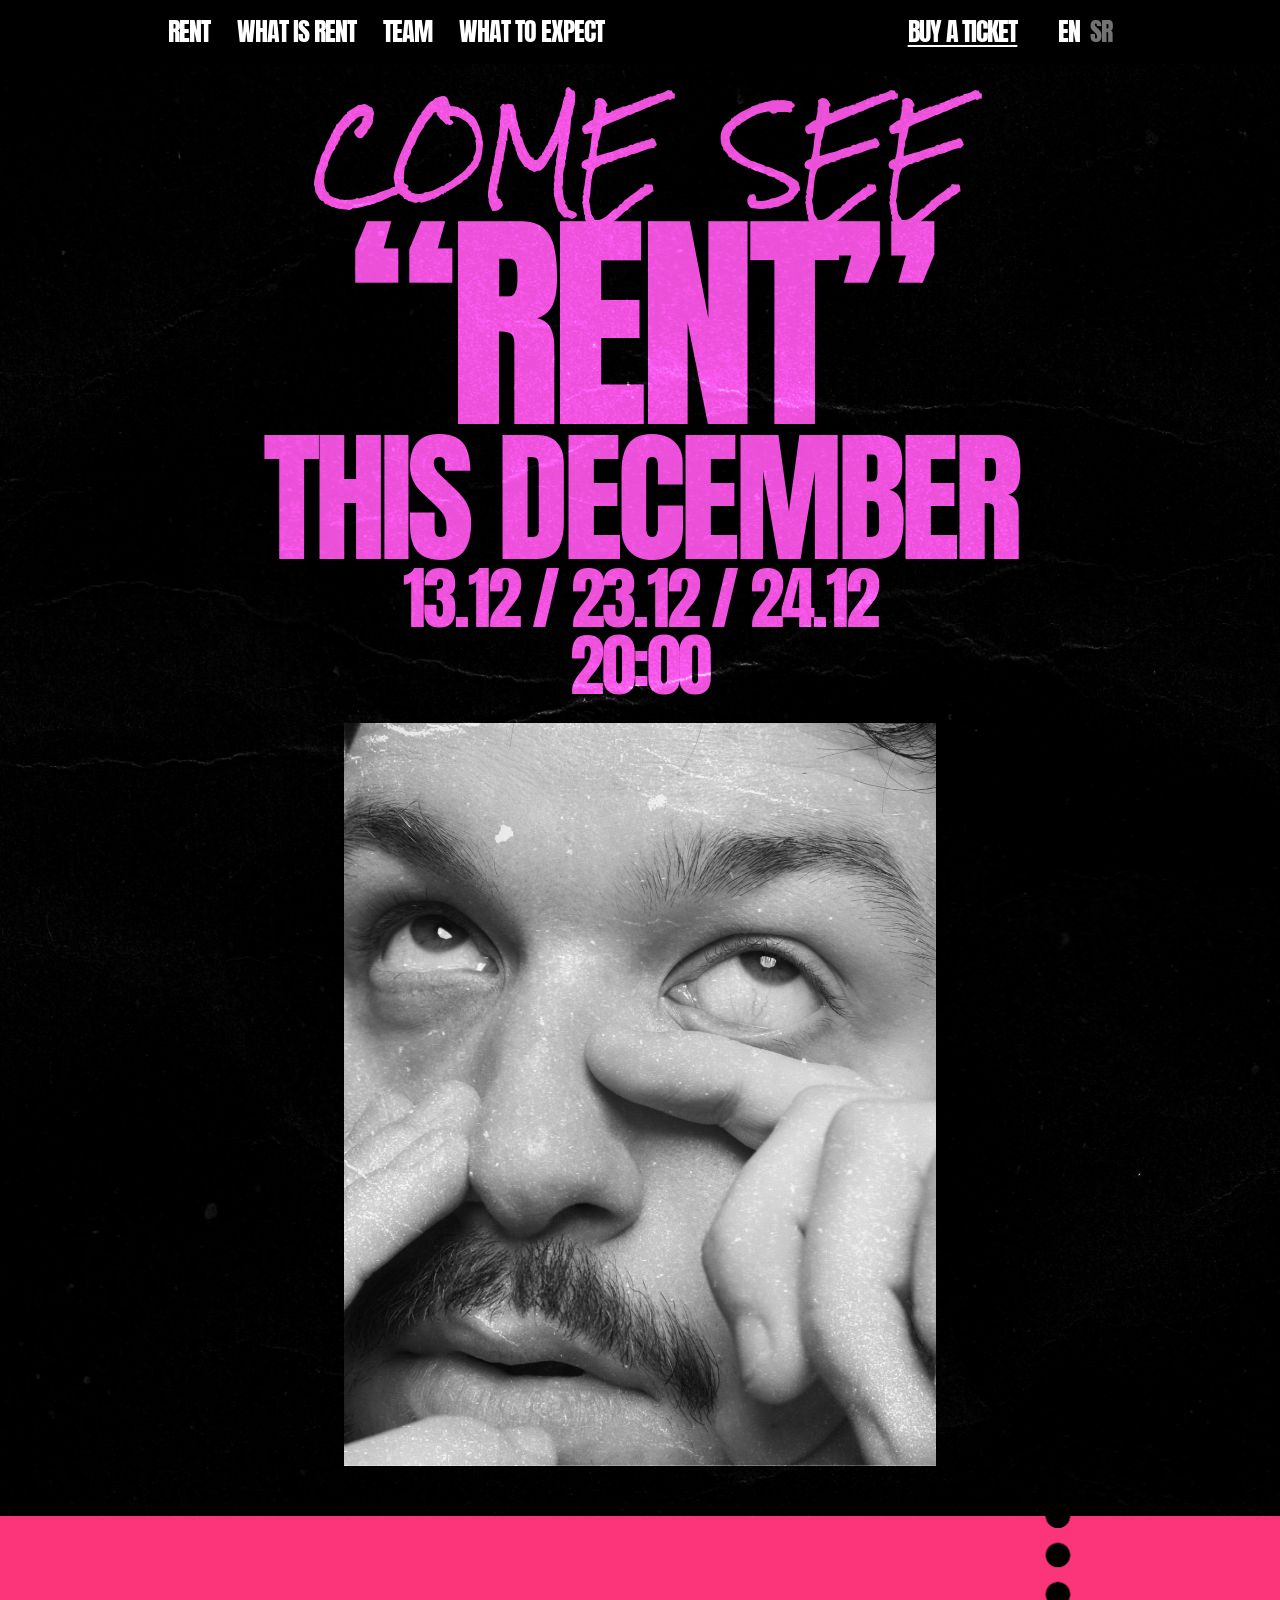
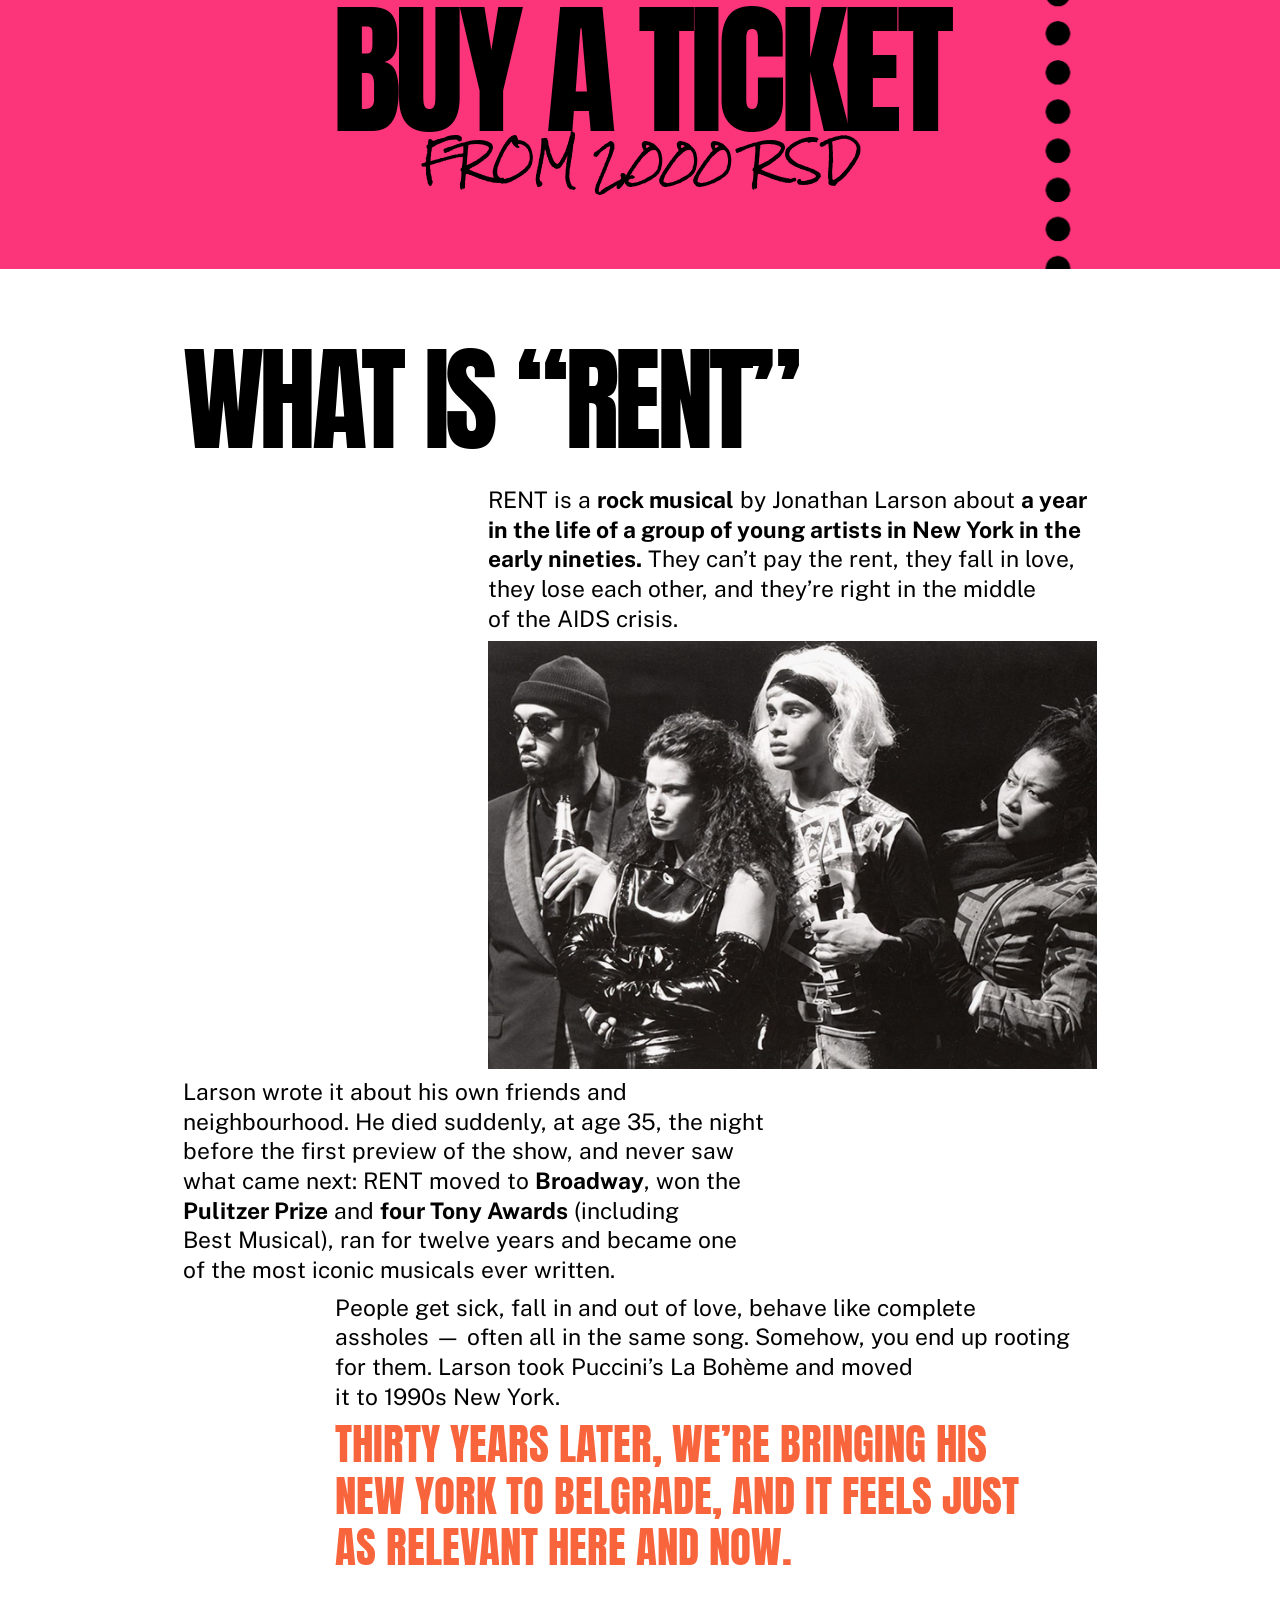
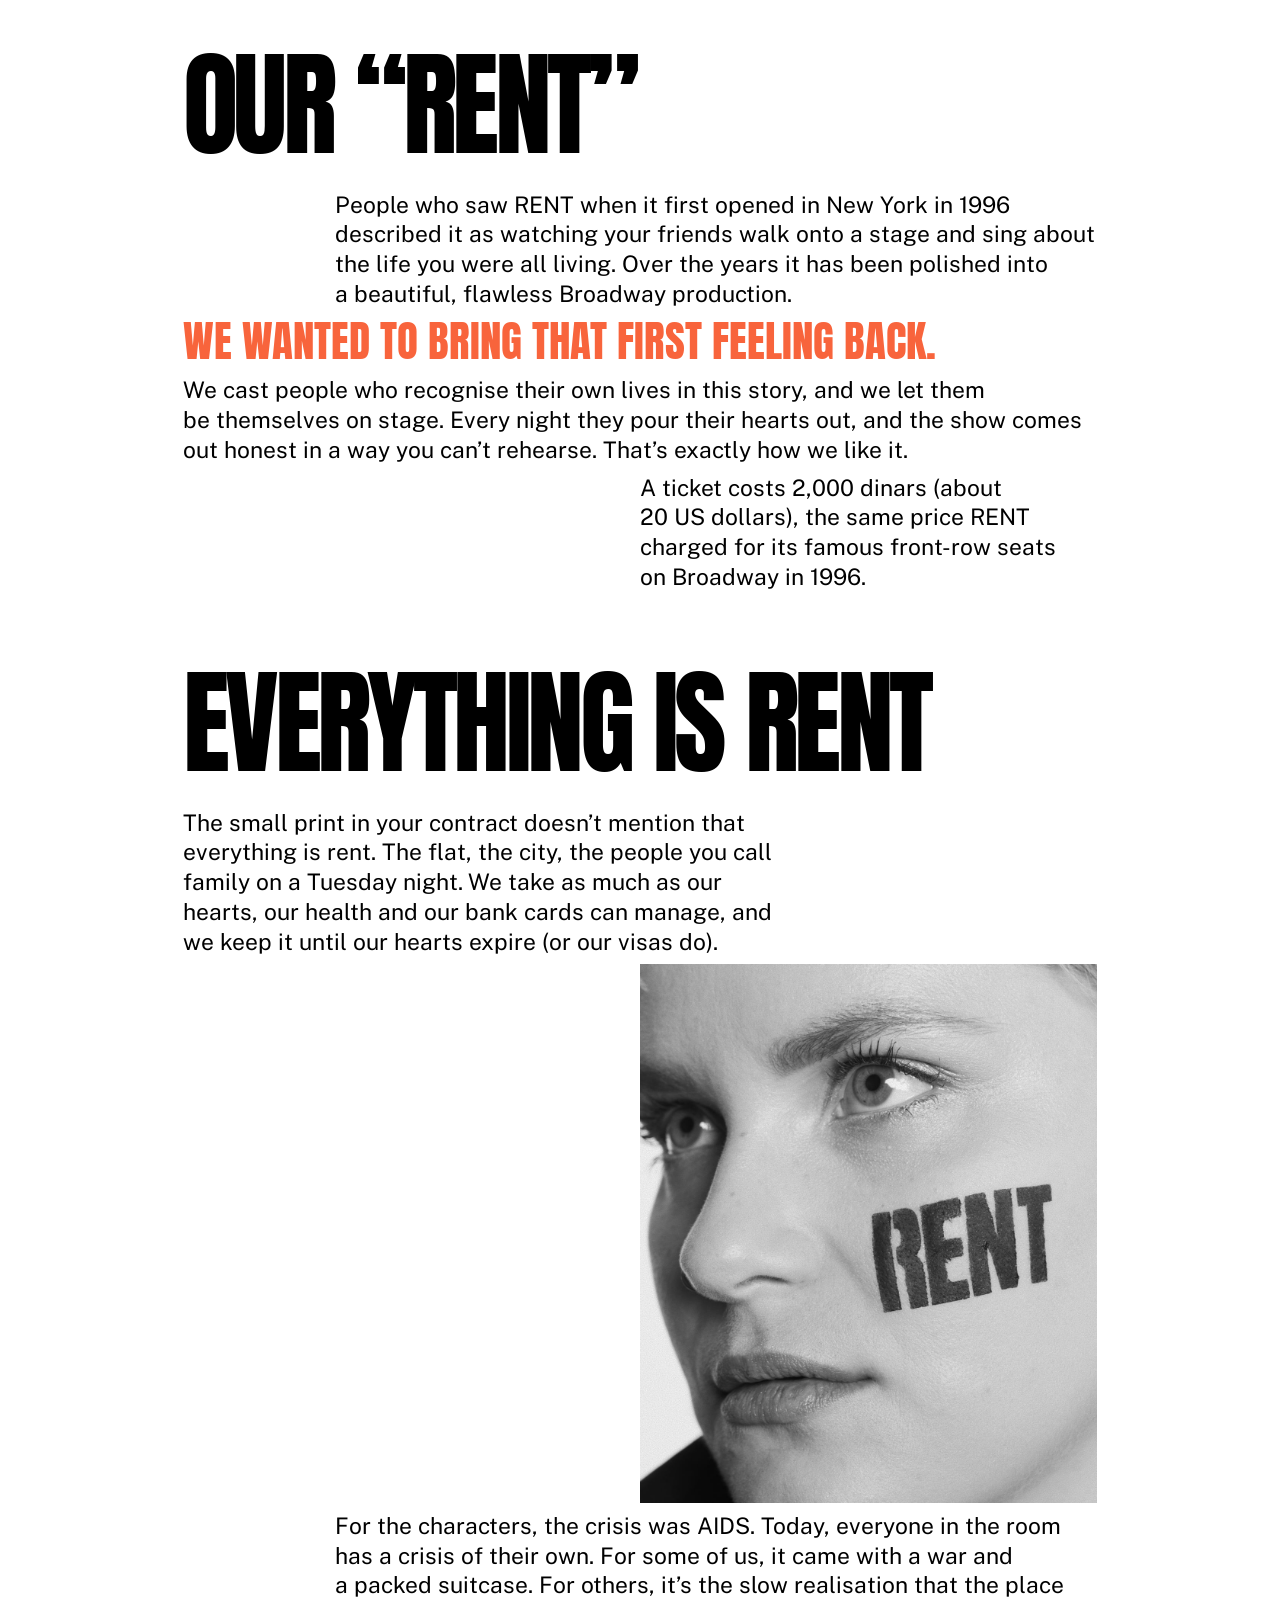
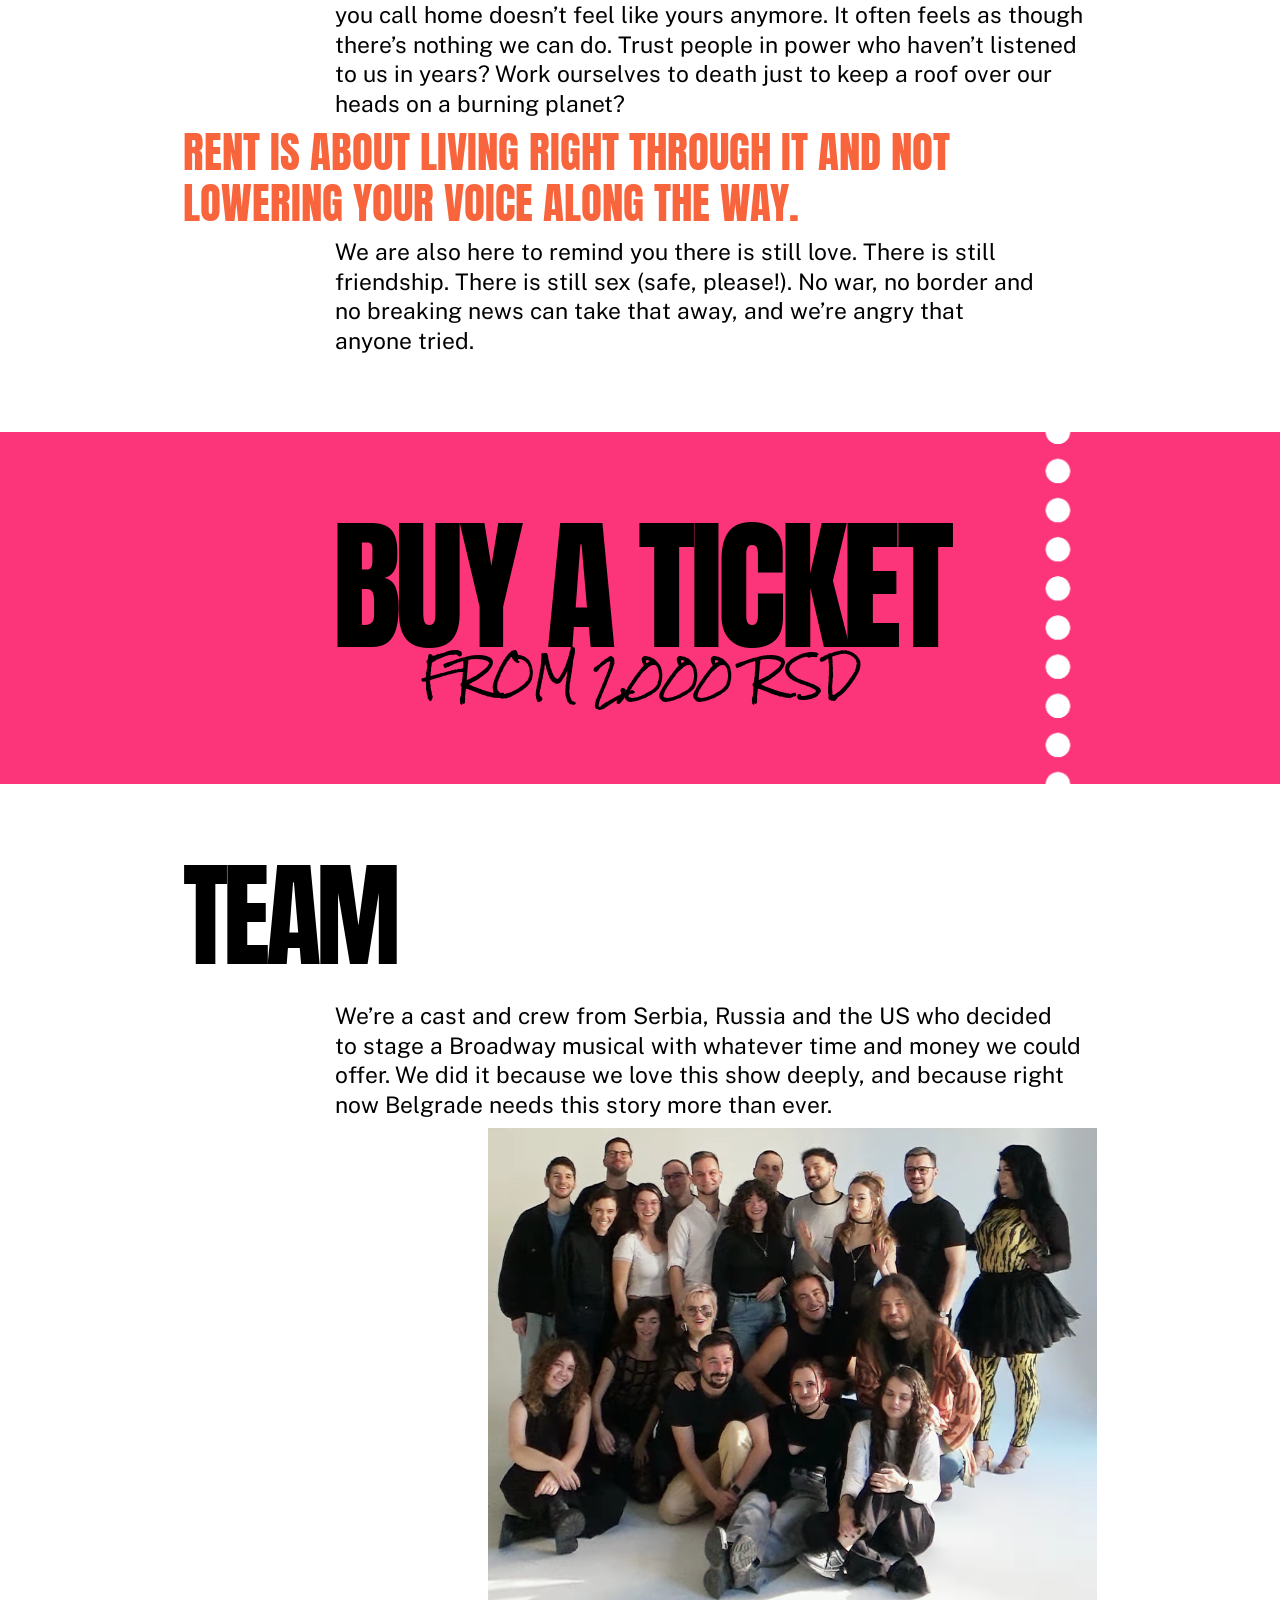
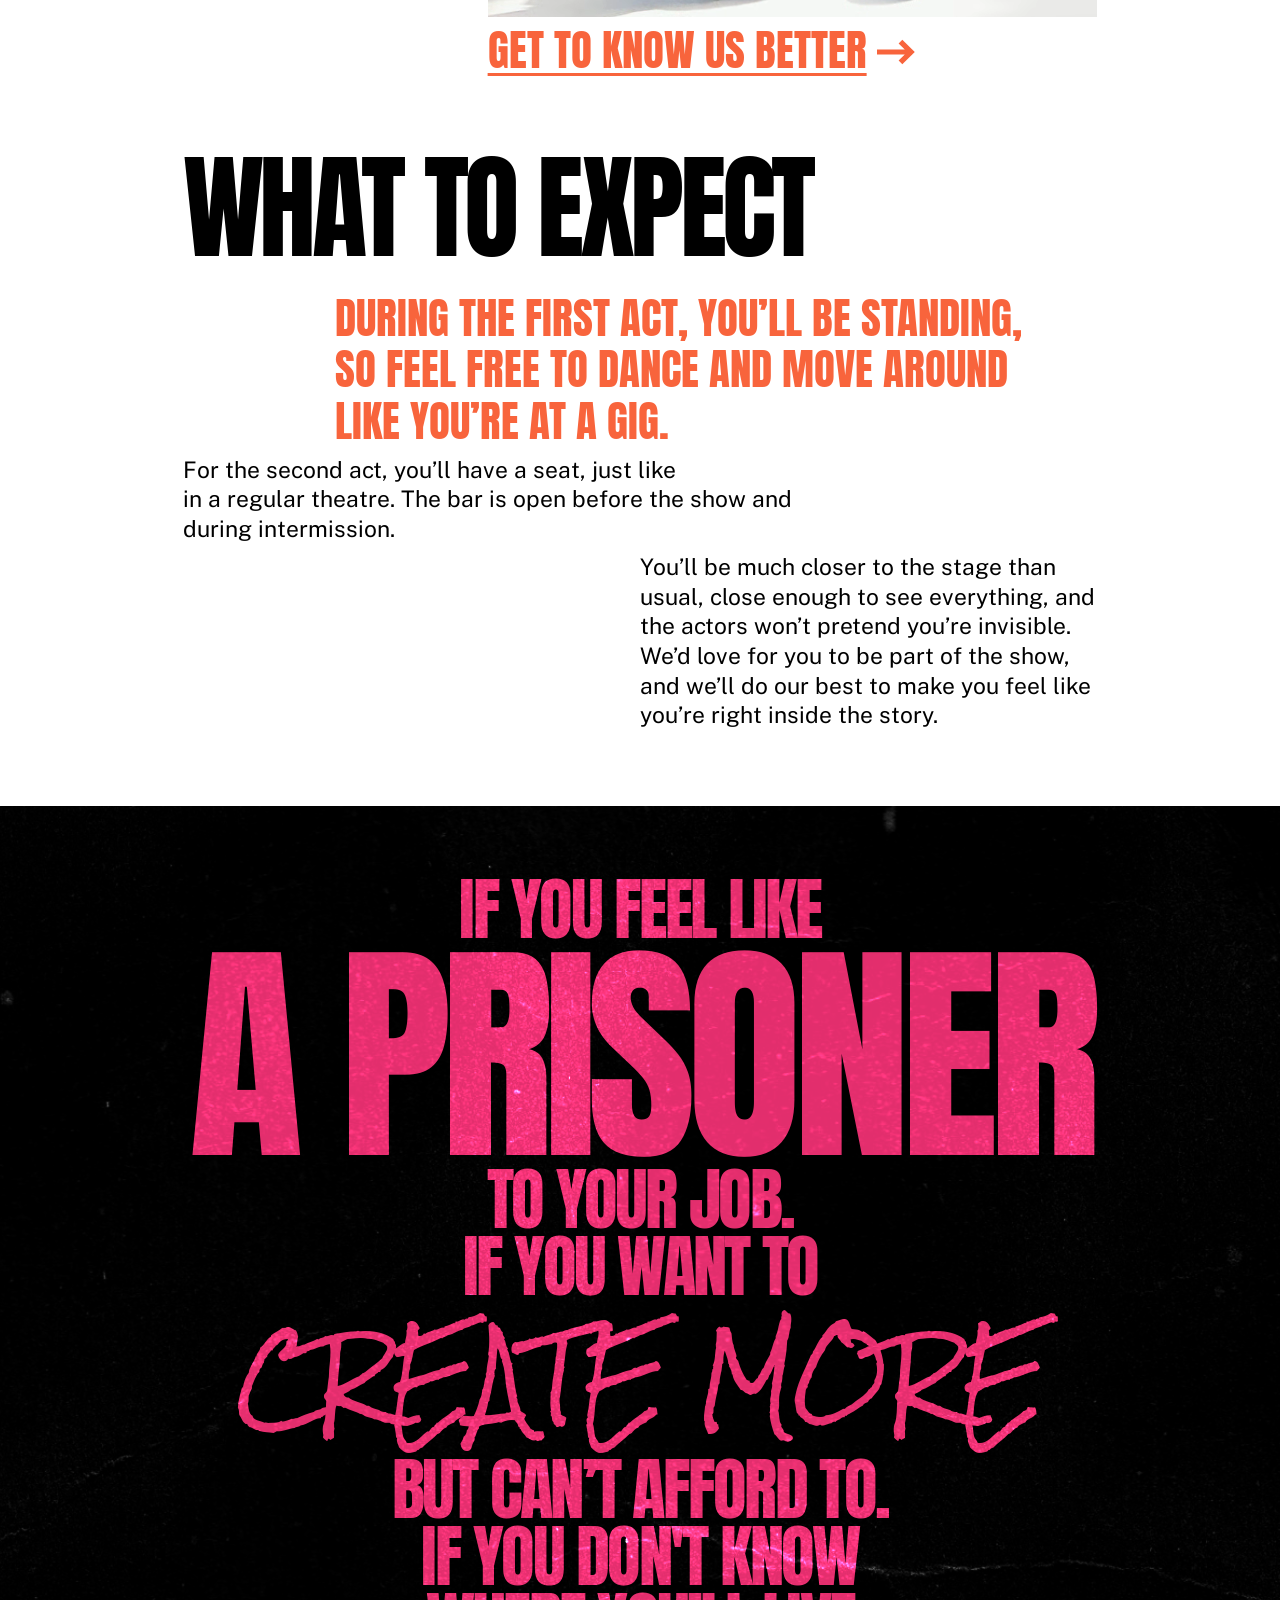
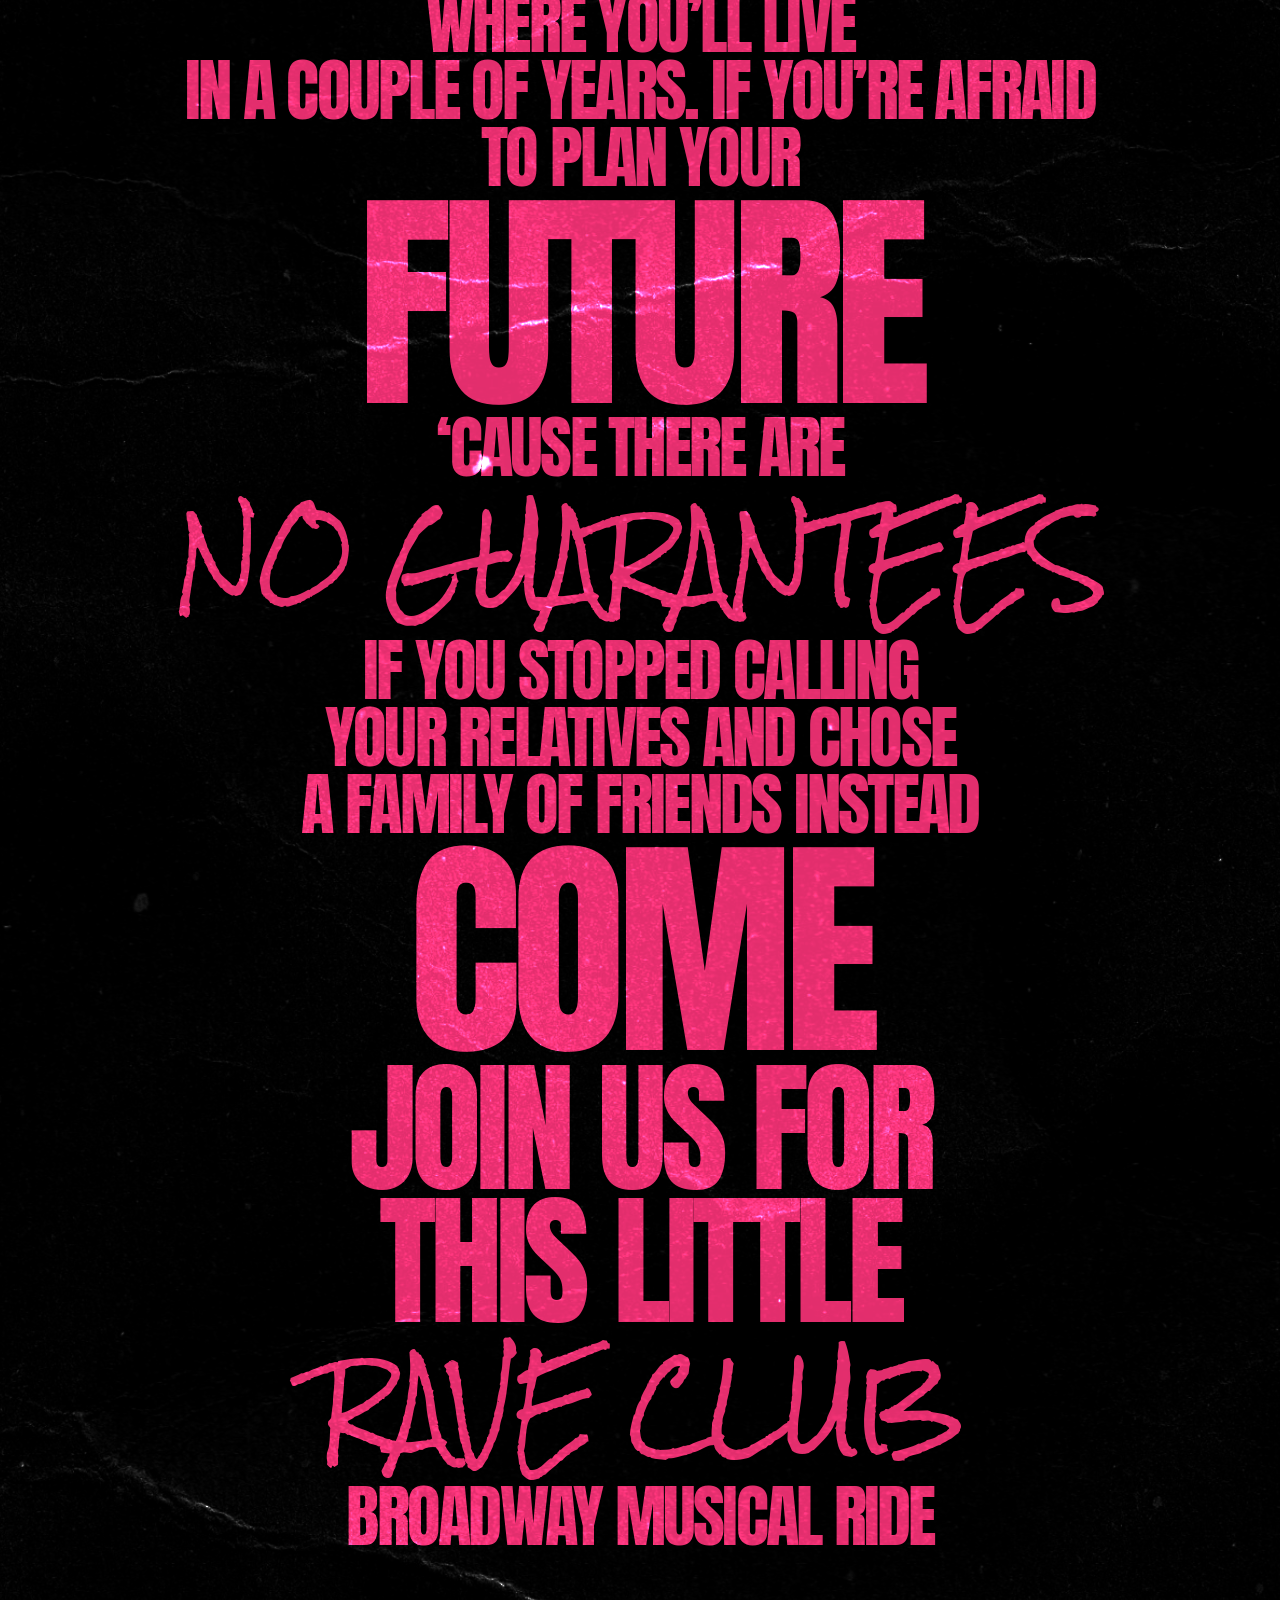
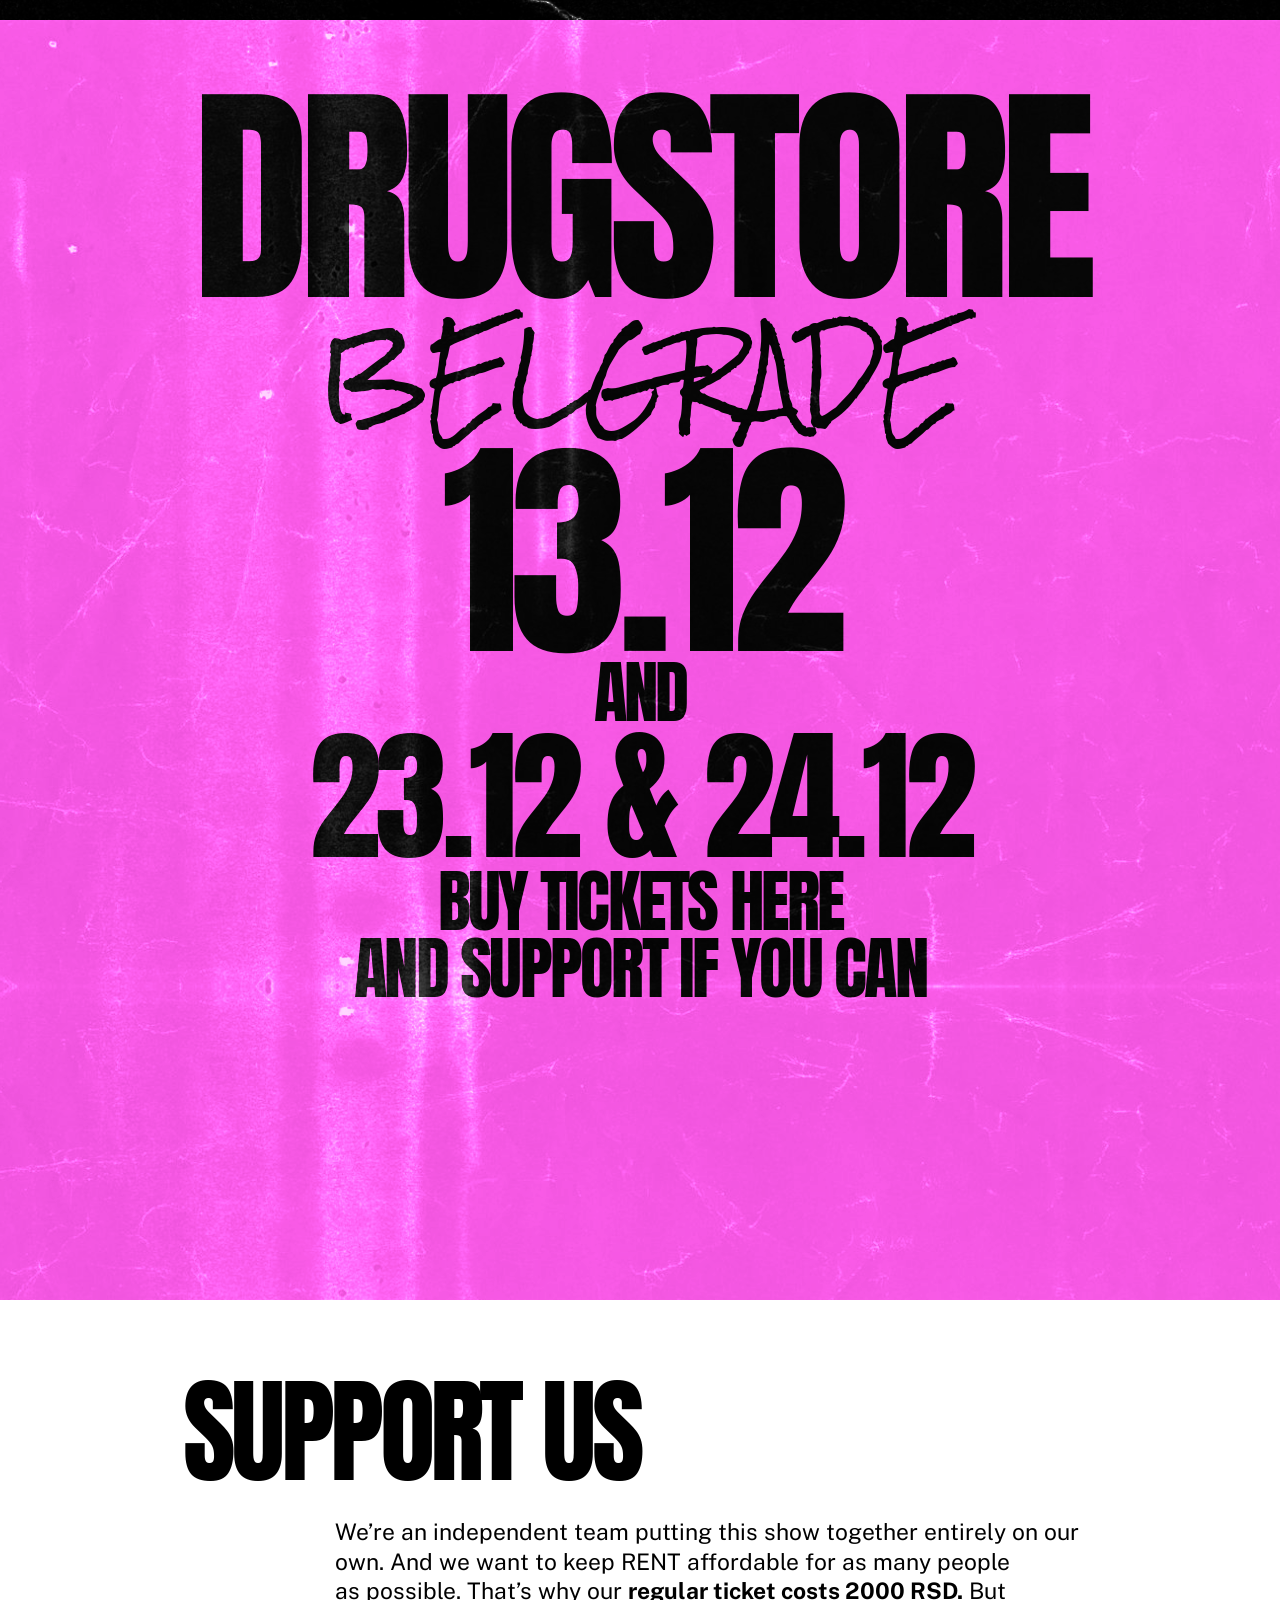
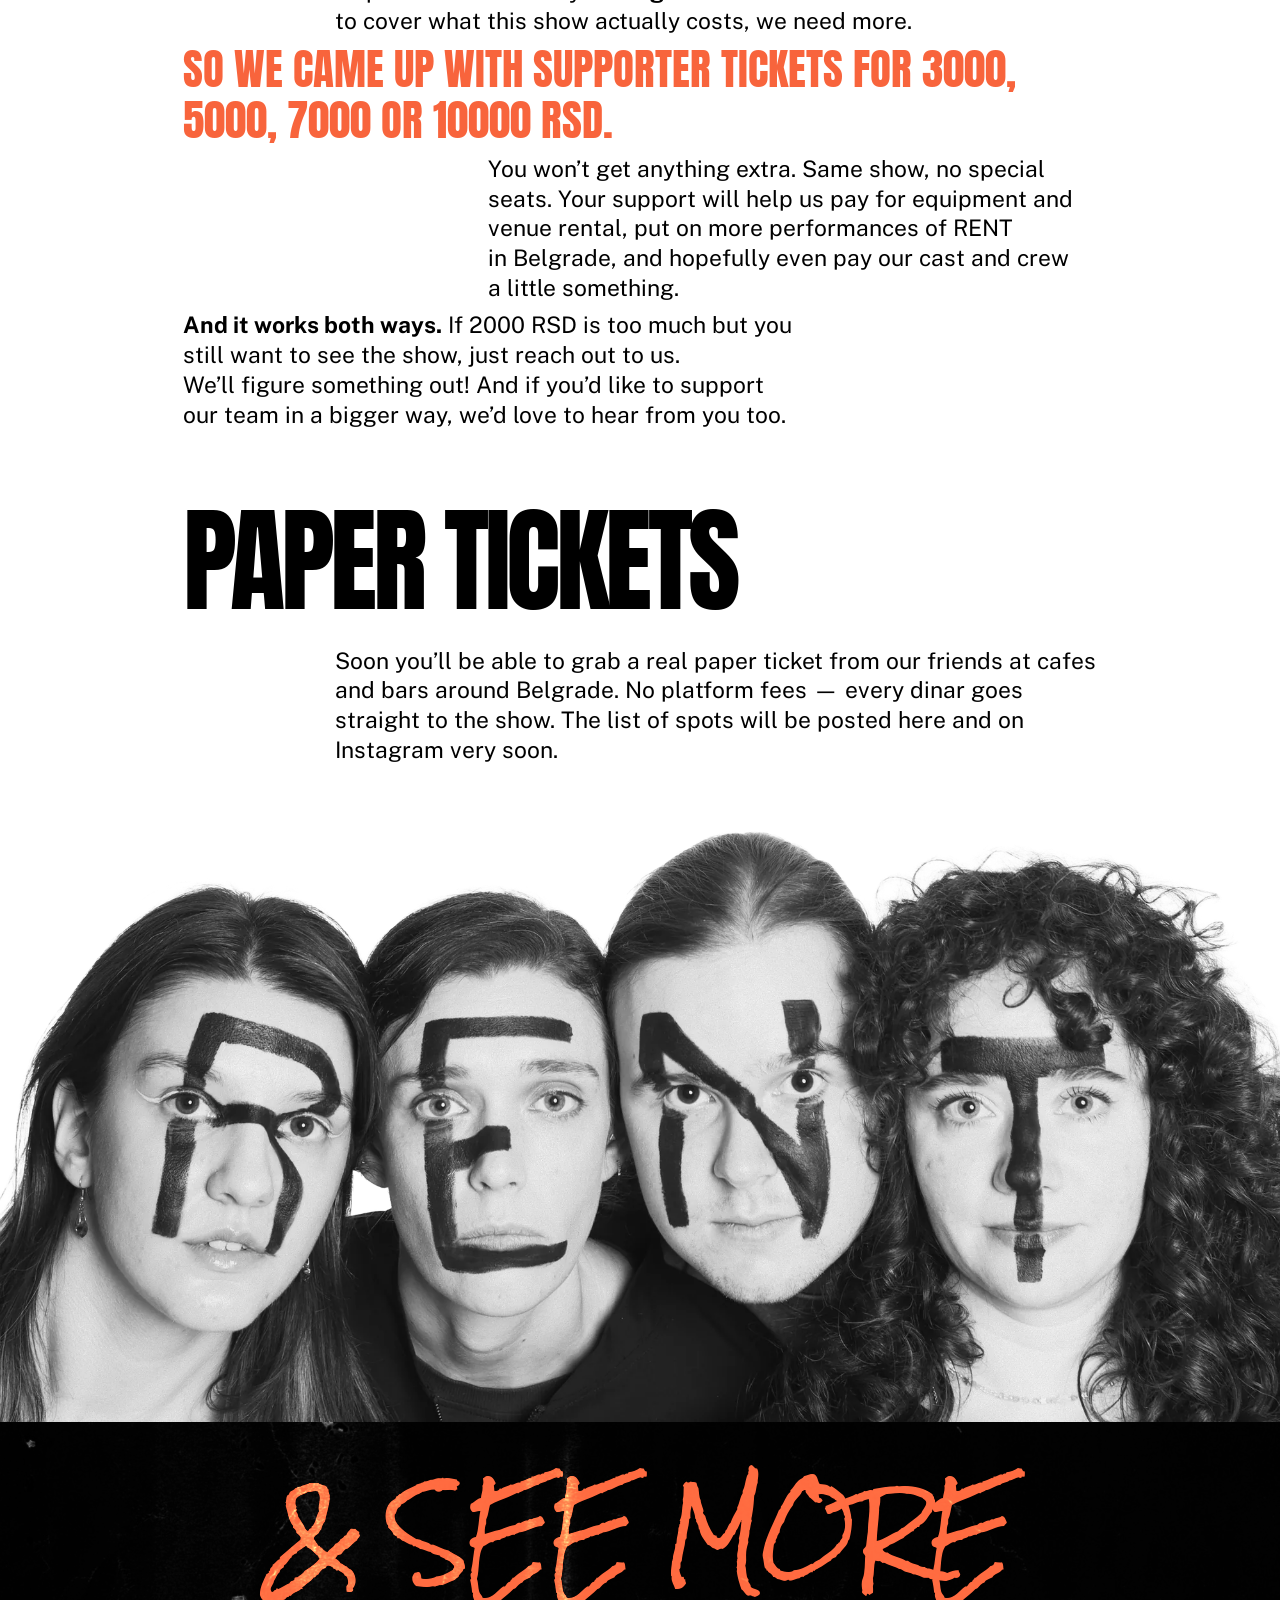
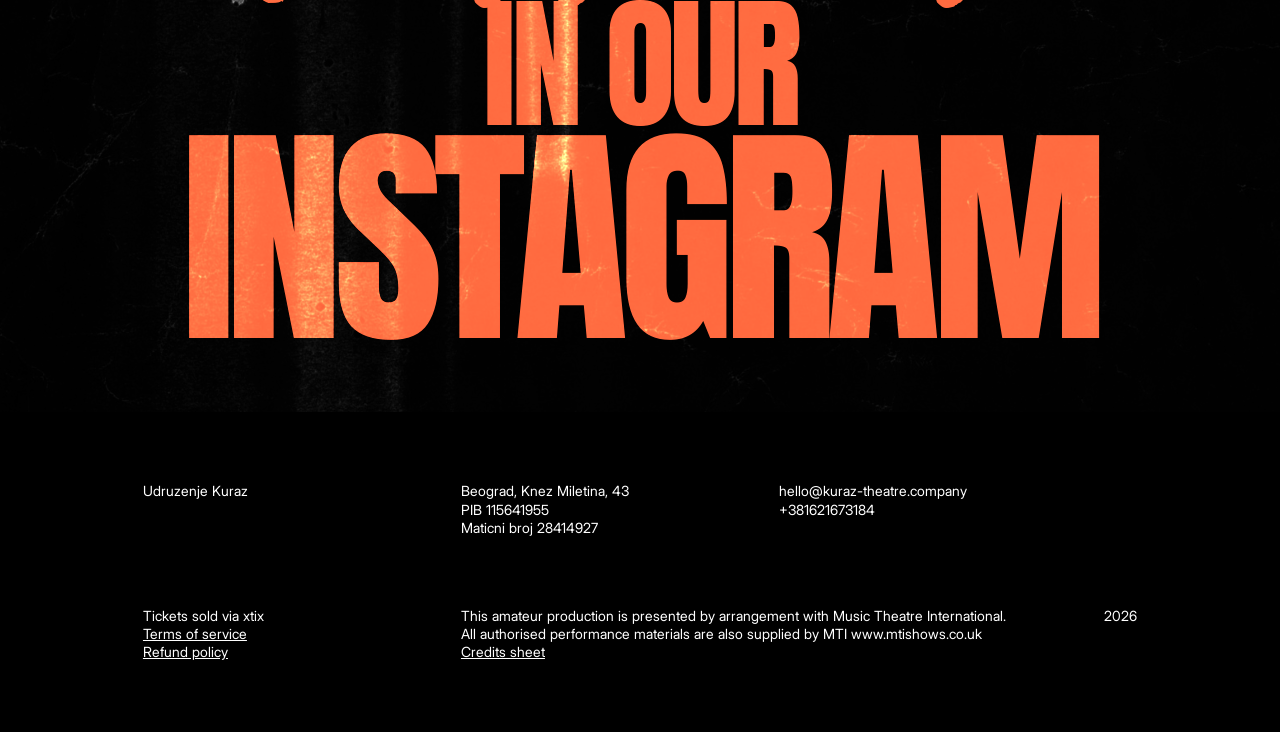
==== commit ddd5ba54: "Draft: move photo switcher into EVERYTHING IS RENT Co-Authored-By: Claude Opus 5.5 <noreply@anthropi" ====
--- a/draft/index.html
+++ b/draft/index.html
@@ -18,8 +18,8 @@
 <link rel="icon" type="image/png" sizes="32x32" href="../favicon-32.png">
 <link rel="apple-touch-icon" href="../apple-touch-icon.png">
 <script defer src="https://cloud.umami.is/script.js" data-website-id="f77260aa-2fc8-4497-9ee6-ddd14eaf5aa1"></script>
-<link rel="stylesheet" href="../fonts.css?v=202611021400">
-<link rel="stylesheet" href="style.css?v=202611021400">
+<link rel="stylesheet" href="../fonts.css?v=202611021405">
+<link rel="stylesheet" href="style.css?v=202611021405">
 </head>
 <body>
 
@@ -105,7 +105,6 @@
       <p class="sx__p o-l2" data-i18n="dx_our1">People who saw RENT when it first opened in New York in 1996 described it as watching your friends walk onto a stage and sing about the life you were all living. Over the years it has been polished into a beautiful, flawless Broadway production.</p>
       <p class="sx__q" data-i18n="dx_ourq">We wanted to bring that first feeling back.</p>
       <p class="sx__p" data-i18n="dx_our2">We cast people who recognise their own lives in this story, and we let them be themselves on stage. Every night they pour their hearts out, and the show comes out honest in a way you can’t rehearse. That’s exactly how we like it.</p>
-      <div class="sx-img o-l6"><div class="slides" style="aspect-ratio:600/707"><img src="../images/draft/our-1.jpg" alt="" class="is-on"><img src="../images/draft/our-2.jpg" alt=""><img src="../images/draft/our-3.jpg" alt=""></div></div>
       <p class="sx__p o-l6" data-i18n="dx_our3">A ticket costs 2,000 dinars (about 20 US dollars), the same price RENT charged for its famous front-row seats on Broadway in 1996.</p>
     </div>
 </section>
@@ -114,6 +113,7 @@
     <h2 class="sx__h t a" style="--d:150;--m:56" data-i18n="every_h">EVERYTHING IS RENT</h2>
     <div class="sx__body">
       <p class="sx__p o-r4" data-i18n="dx_ev1">The small print in your contract doesn’t mention that everything is rent. The flat, the city, the people you call family on a Tuesday night. We take as much as our hearts, our health and our bank cards can manage, and we keep it until our hearts expire (or our visas do).</p>
+      <div class="sx-img o-l6"><div class="slides" style="aspect-ratio:600/707"><img src="../images/draft/our-1.jpg" alt="" class="is-on"><img src="../images/draft/our-2.jpg" alt=""><img src="../images/draft/our-3.jpg" alt=""></div></div>
       <p class="sx__p o-l2" data-i18n="dx_ev2">For the characters, the crisis was AIDS. Today, everyone in the room has a crisis of their own. For some of us, it came with a war and a packed suitcase. For others, it’s the slow realisation that the place you call home doesn’t feel like yours anymore. It often feels as though there’s nothing we can do. Trust people in power who haven’t listened to us in years? Work ourselves to death just to keep a roof over our heads on a burning planet?</p>
       <p class="sx__q" data-i18n="dx_evq">RENT is about living right through it and not lowering your voice along the way.</p>
       <p class="sx__p o-l2" data-i18n="dx_ev3">We are also here to remind you there is still love. There is still friendship. There is still sex (safe, please!). No war, no border and no breaking news can take that away, and we’re angry that anyone tried.</p>
@@ -131,7 +131,7 @@
     <h2 class="sx__h t a" style="--d:150;--m:56" data-i18n="team_h">TEAM</h2>
     <div class="sx__body">
       <p class="sx__p o-l2" data-i18n="dx_tm1">We’re a cast and crew from Serbia, Russia and the US who decided to stage a Broadway musical with whatever time and money we could offer. We did it because we love this show deeply, and because right now Belgrade needs this story more than ever.</p>
-      <div class="sx-img o-l4" style="--r:1045/840;--op:50% 64%"><video autoplay muted loop playsinline webkit-playsinline preload="auto" poster="../images/team-poster.jpg?v=202611021400" aria-label="RENT team"><source src="../images/team.mp4?v=202611021400" type="video/mp4"><source src="../images/team.webm?v=202611021400" type="video/webm"></video></div>
+      <div class="sx-img o-l4" style="--r:1045/840;--op:50% 64%"><video autoplay muted loop playsinline webkit-playsinline preload="auto" poster="../images/team-poster.jpg?v=202611021405" aria-label="RENT team"><source src="../images/team.mp4?v=202611021405" type="video/mp4"><source src="../images/team.webm?v=202611021405" type="video/webm"></video></div>
       <a class="sx__q sx__link o-l4" href="../team/" data-i18n="dx_tmlink">get to know us better</a>
     </div>
 </section>
@@ -233,9 +233,9 @@
 <!-- ===== MOBILE STICKY CTA ===== -->
 <a href="#tickets" class="cta-bar cta-bar--fixed" data-i18n="cta_buy">BUY A TICKET</a>
 
-<script src="i18n.js?v=202611021400"></script>
-<script src="main.js?v=202611021400"></script>
+<script src="i18n.js?v=202611021405"></script>
+<script src="main.js?v=202611021405"></script>
 <script src="https://hub.xtix.ai/static/scripts/widget/xtixwidget.js"></script>
-<script src="fx.js?v=202611021400"></script>
+<script src="fx.js?v=202611021405"></script>
 </body>
 </html>
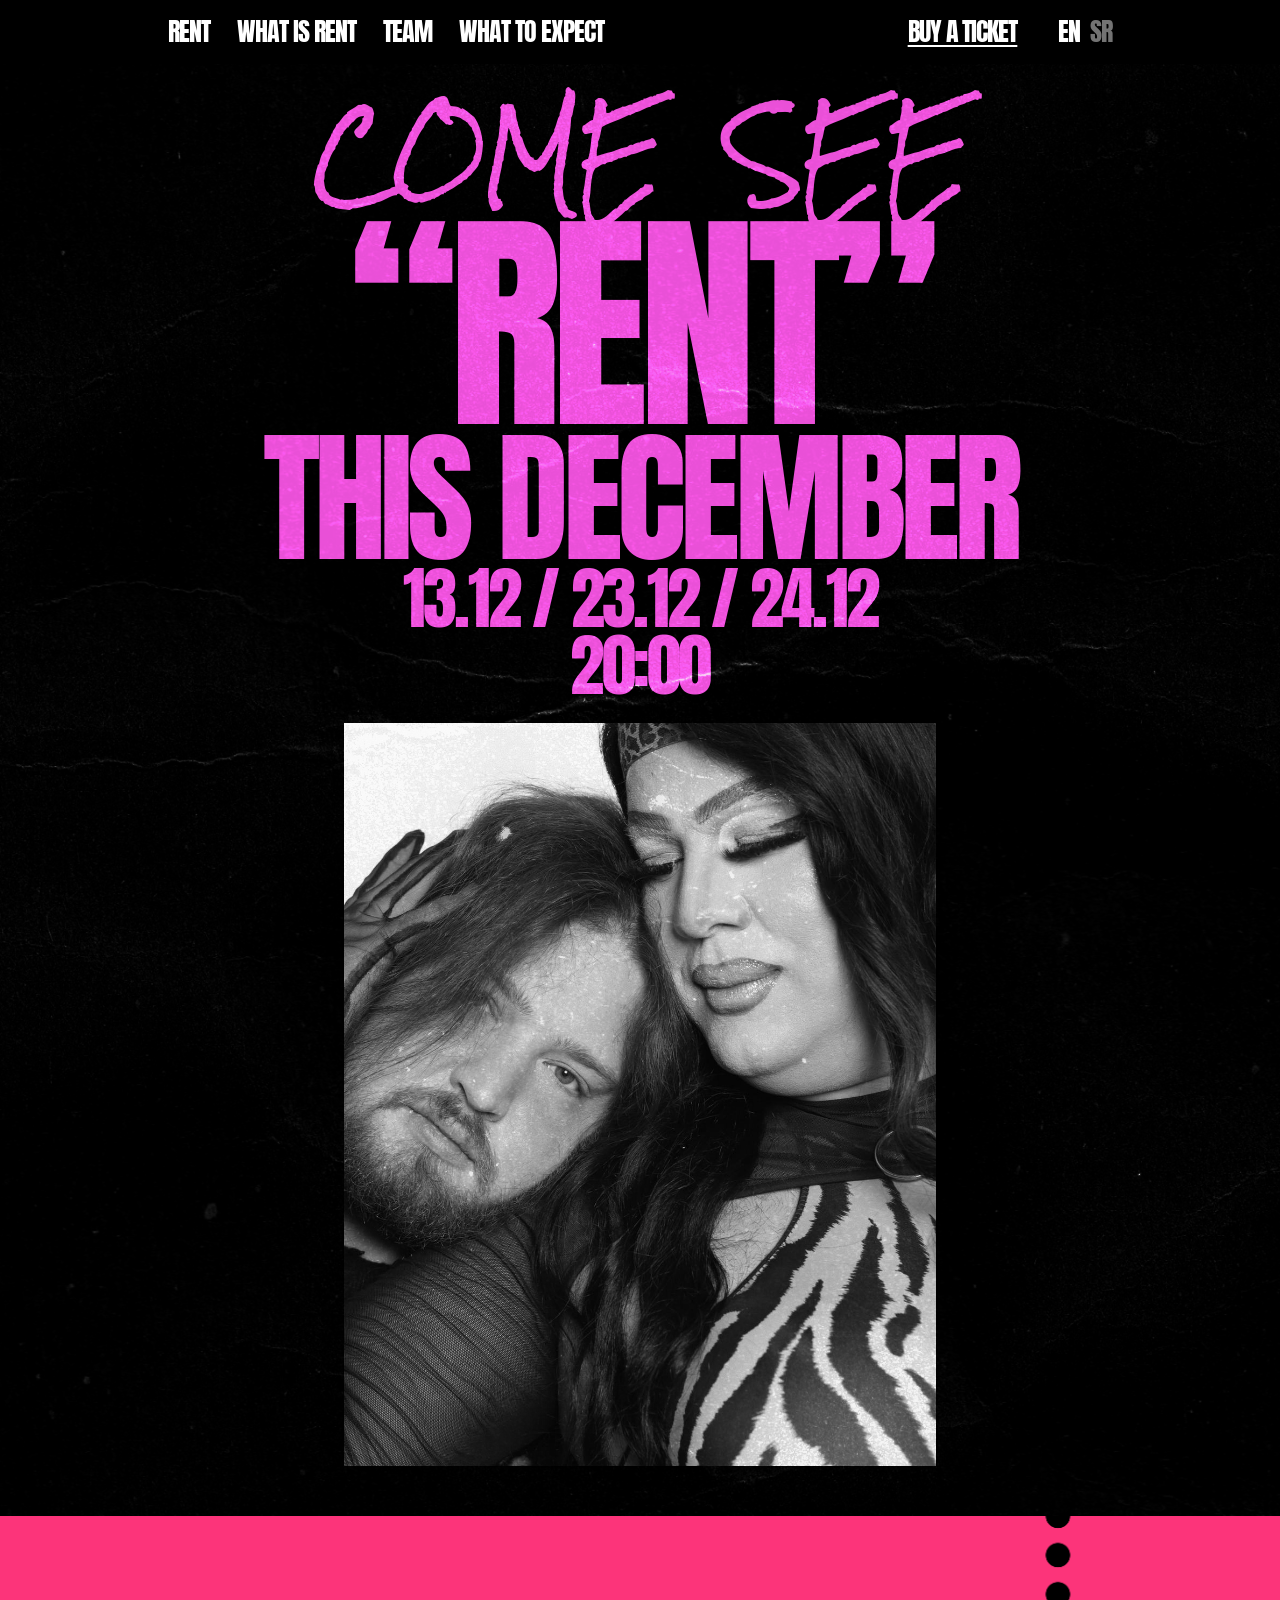
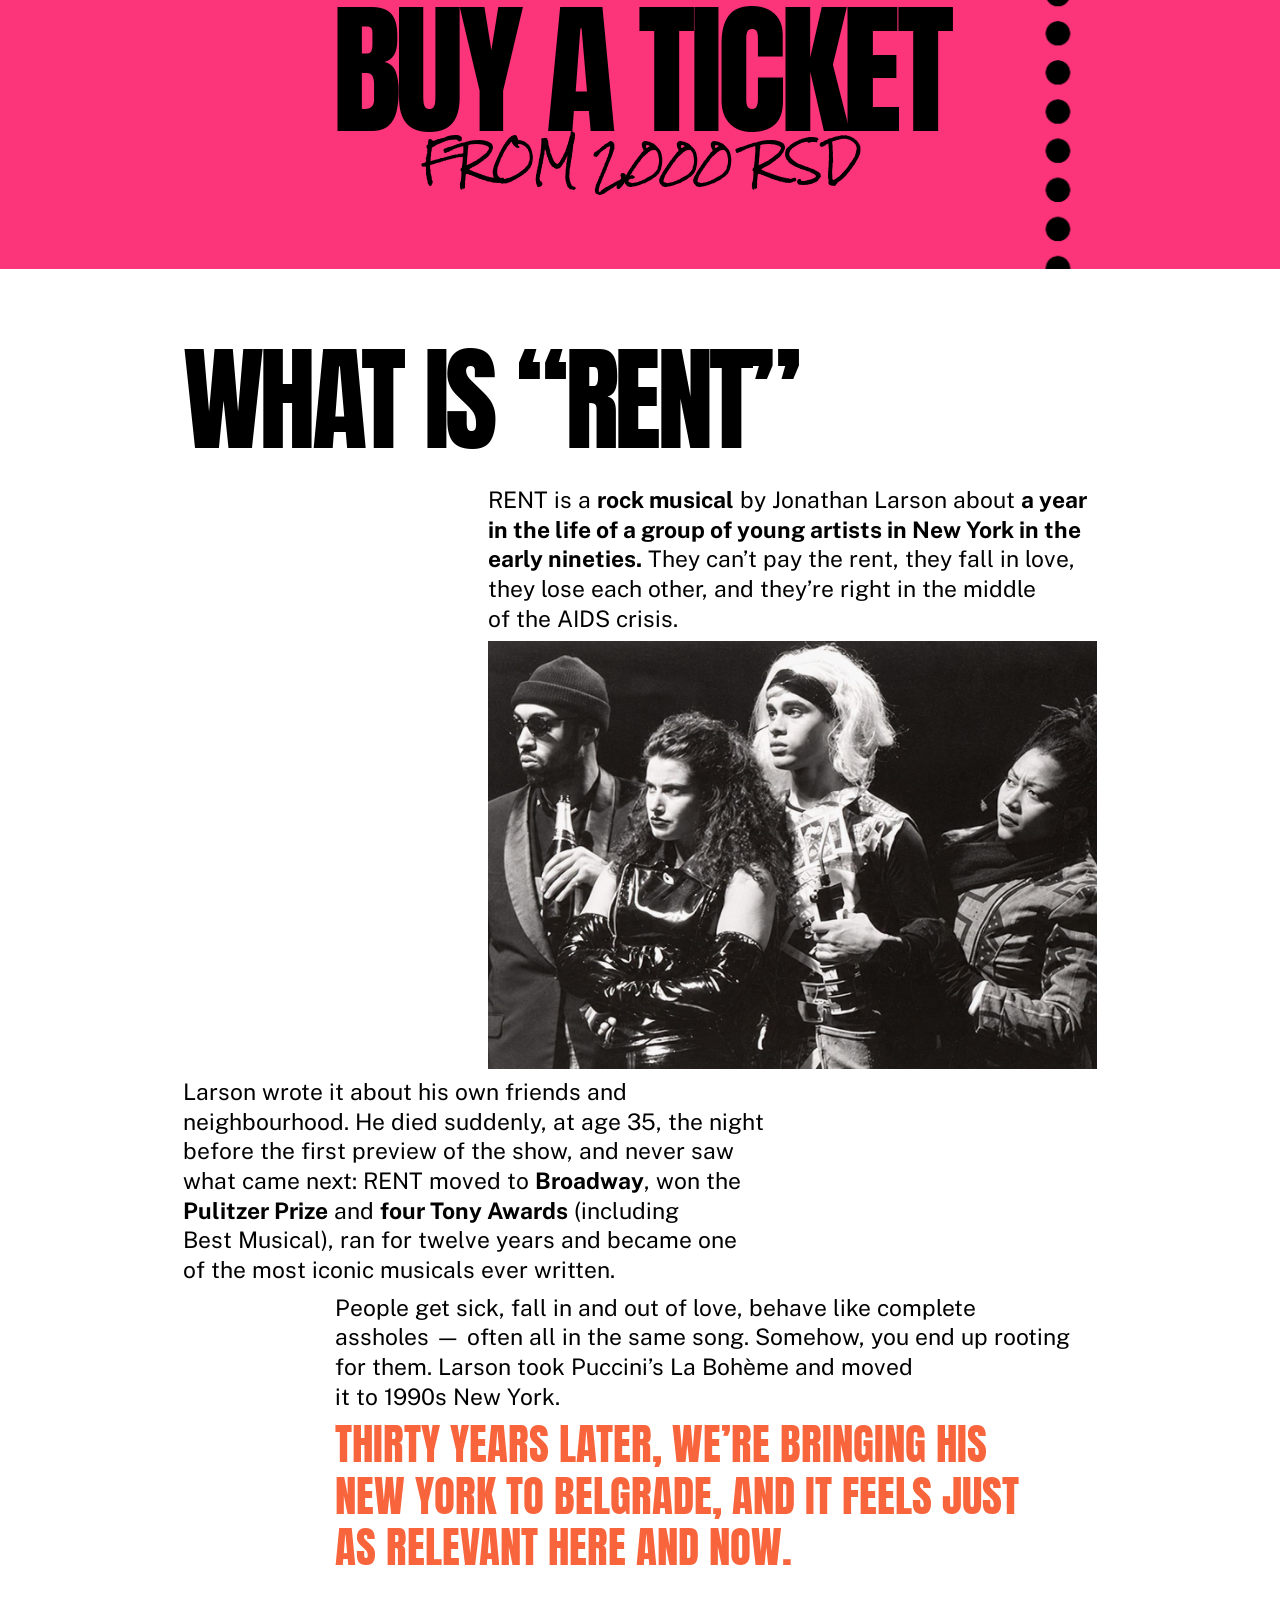
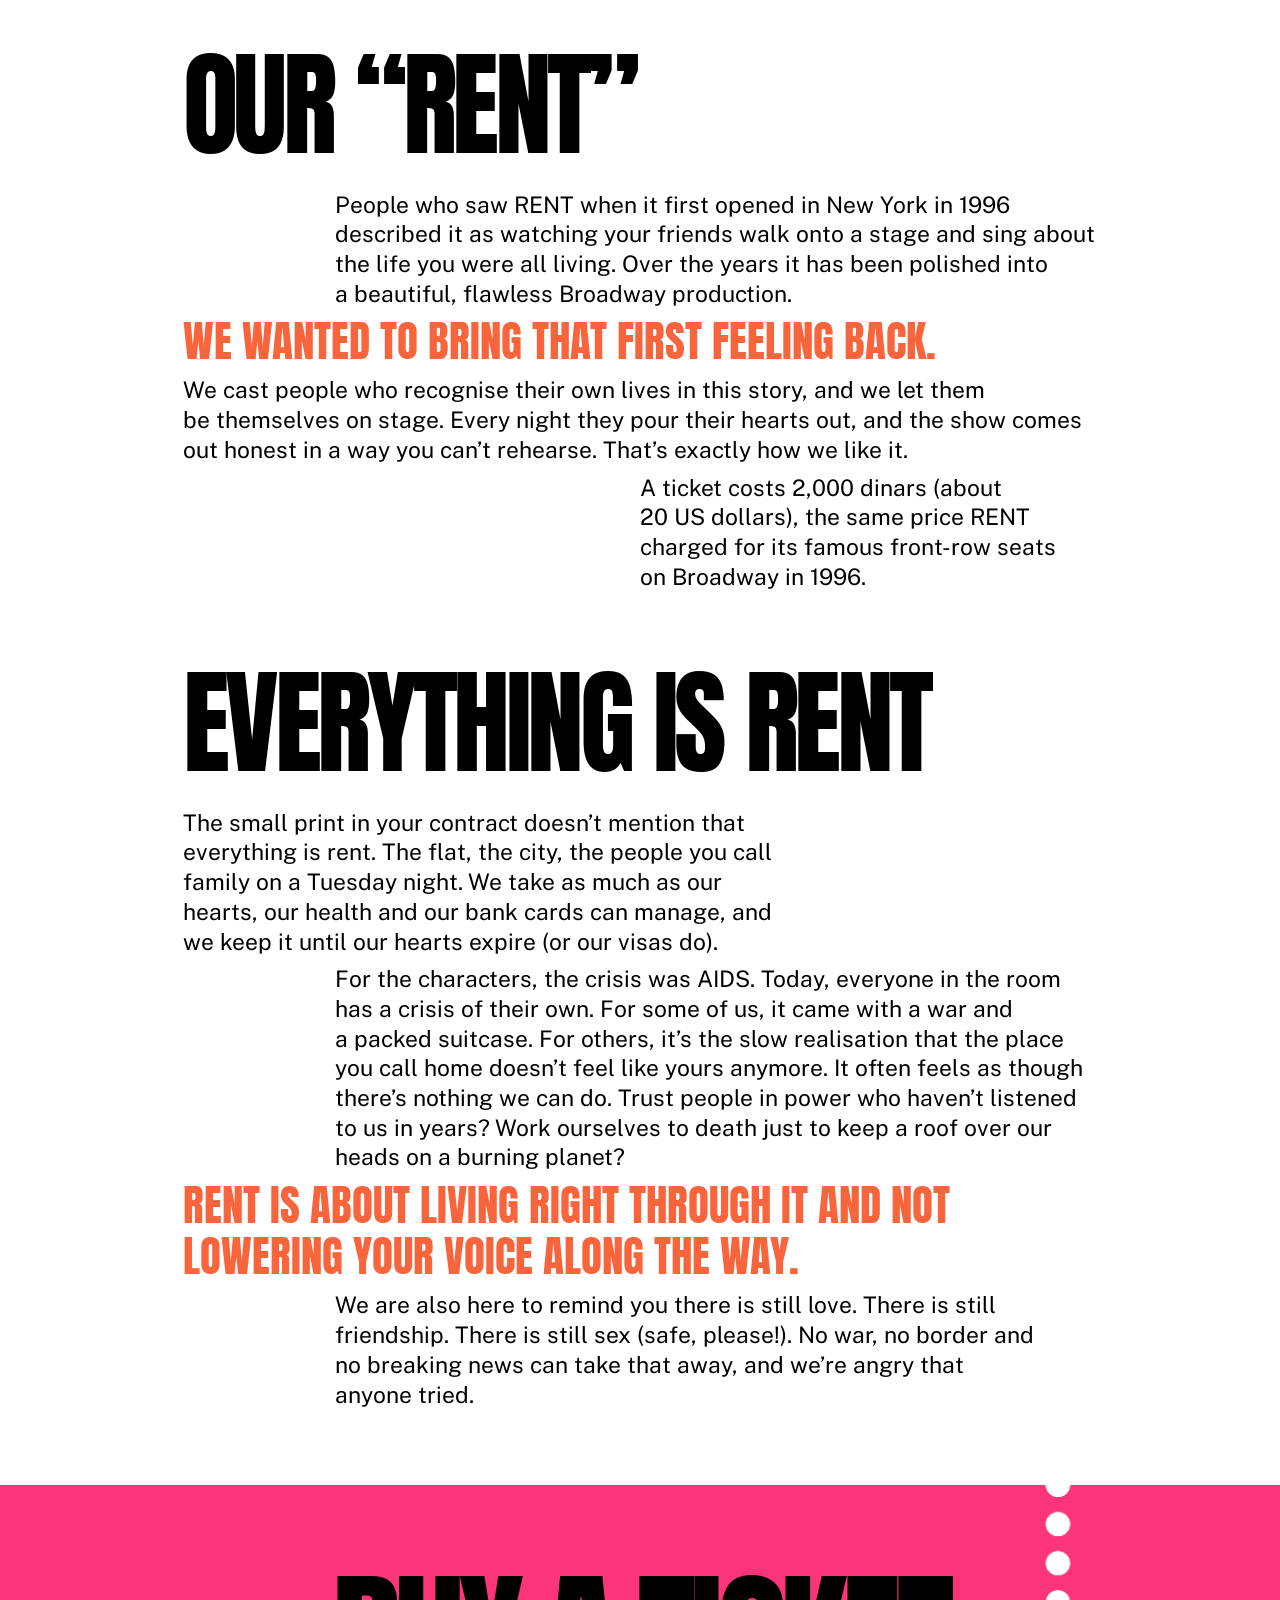
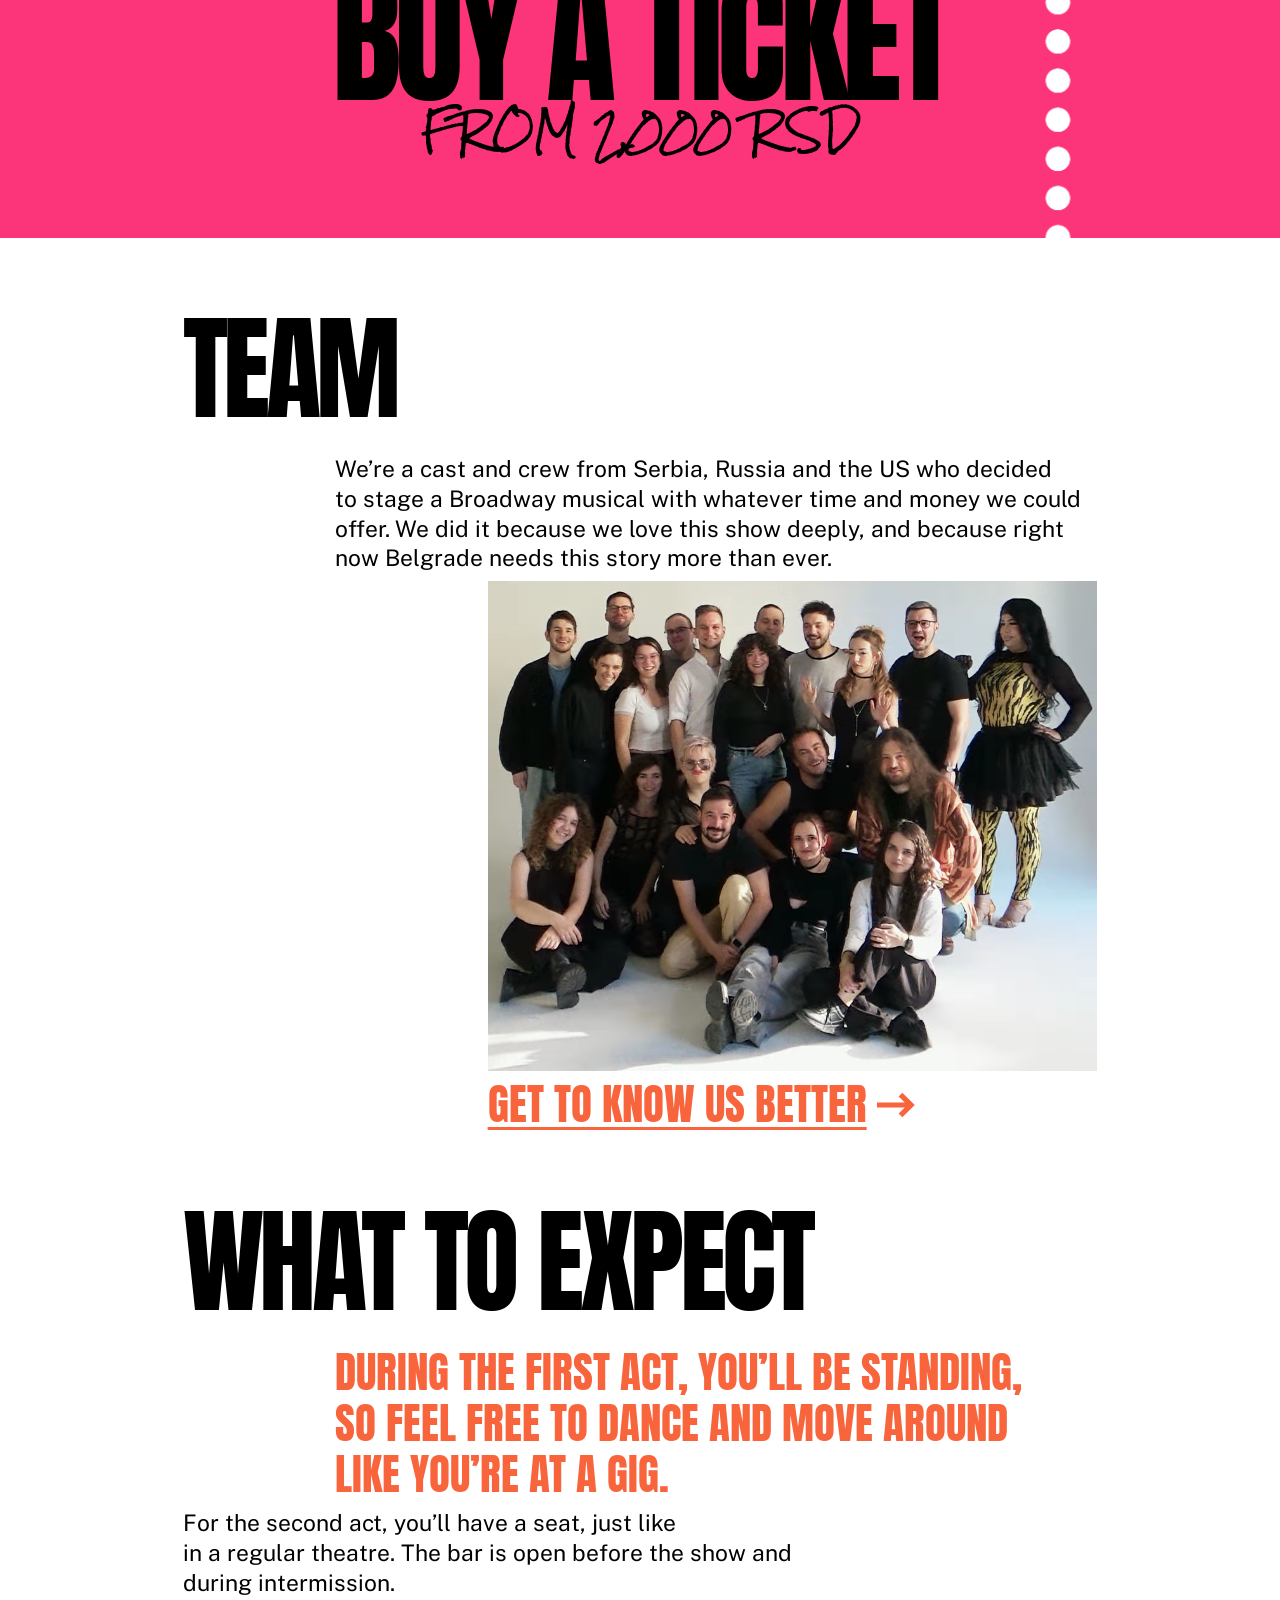
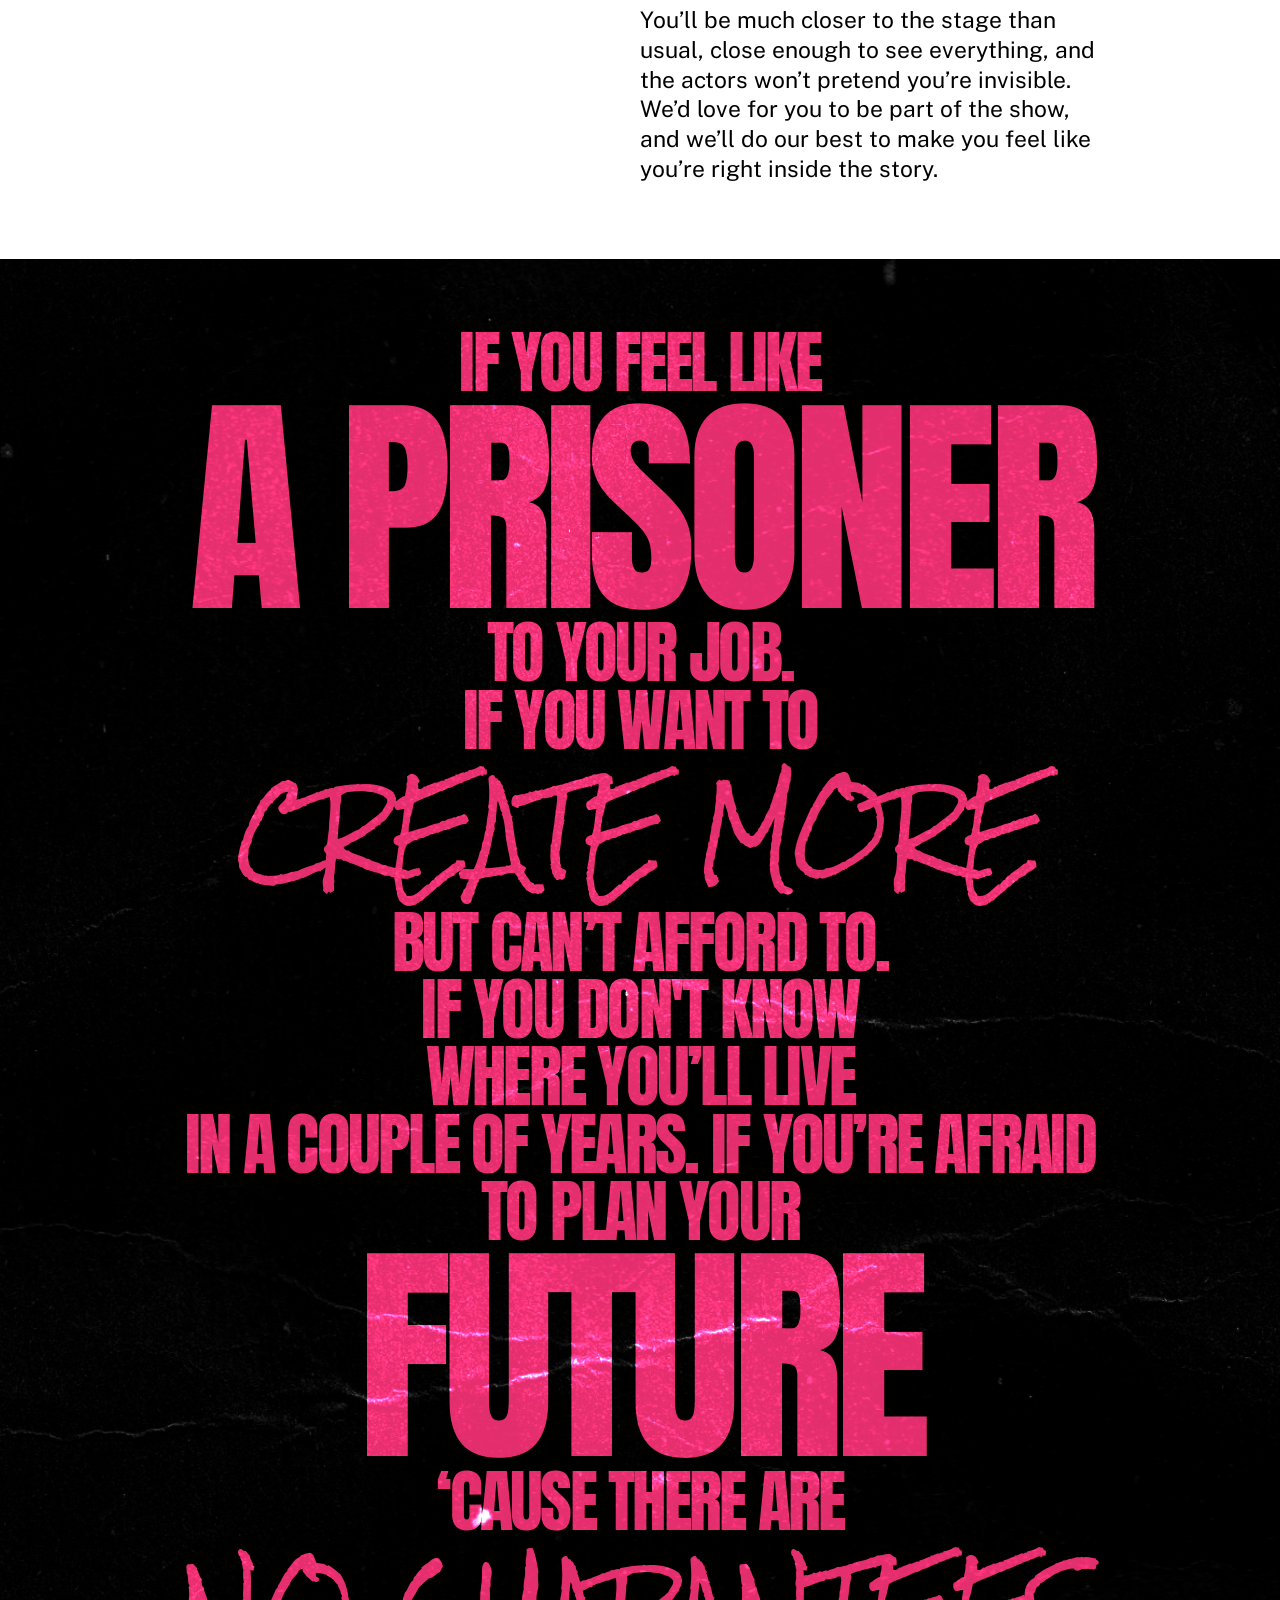
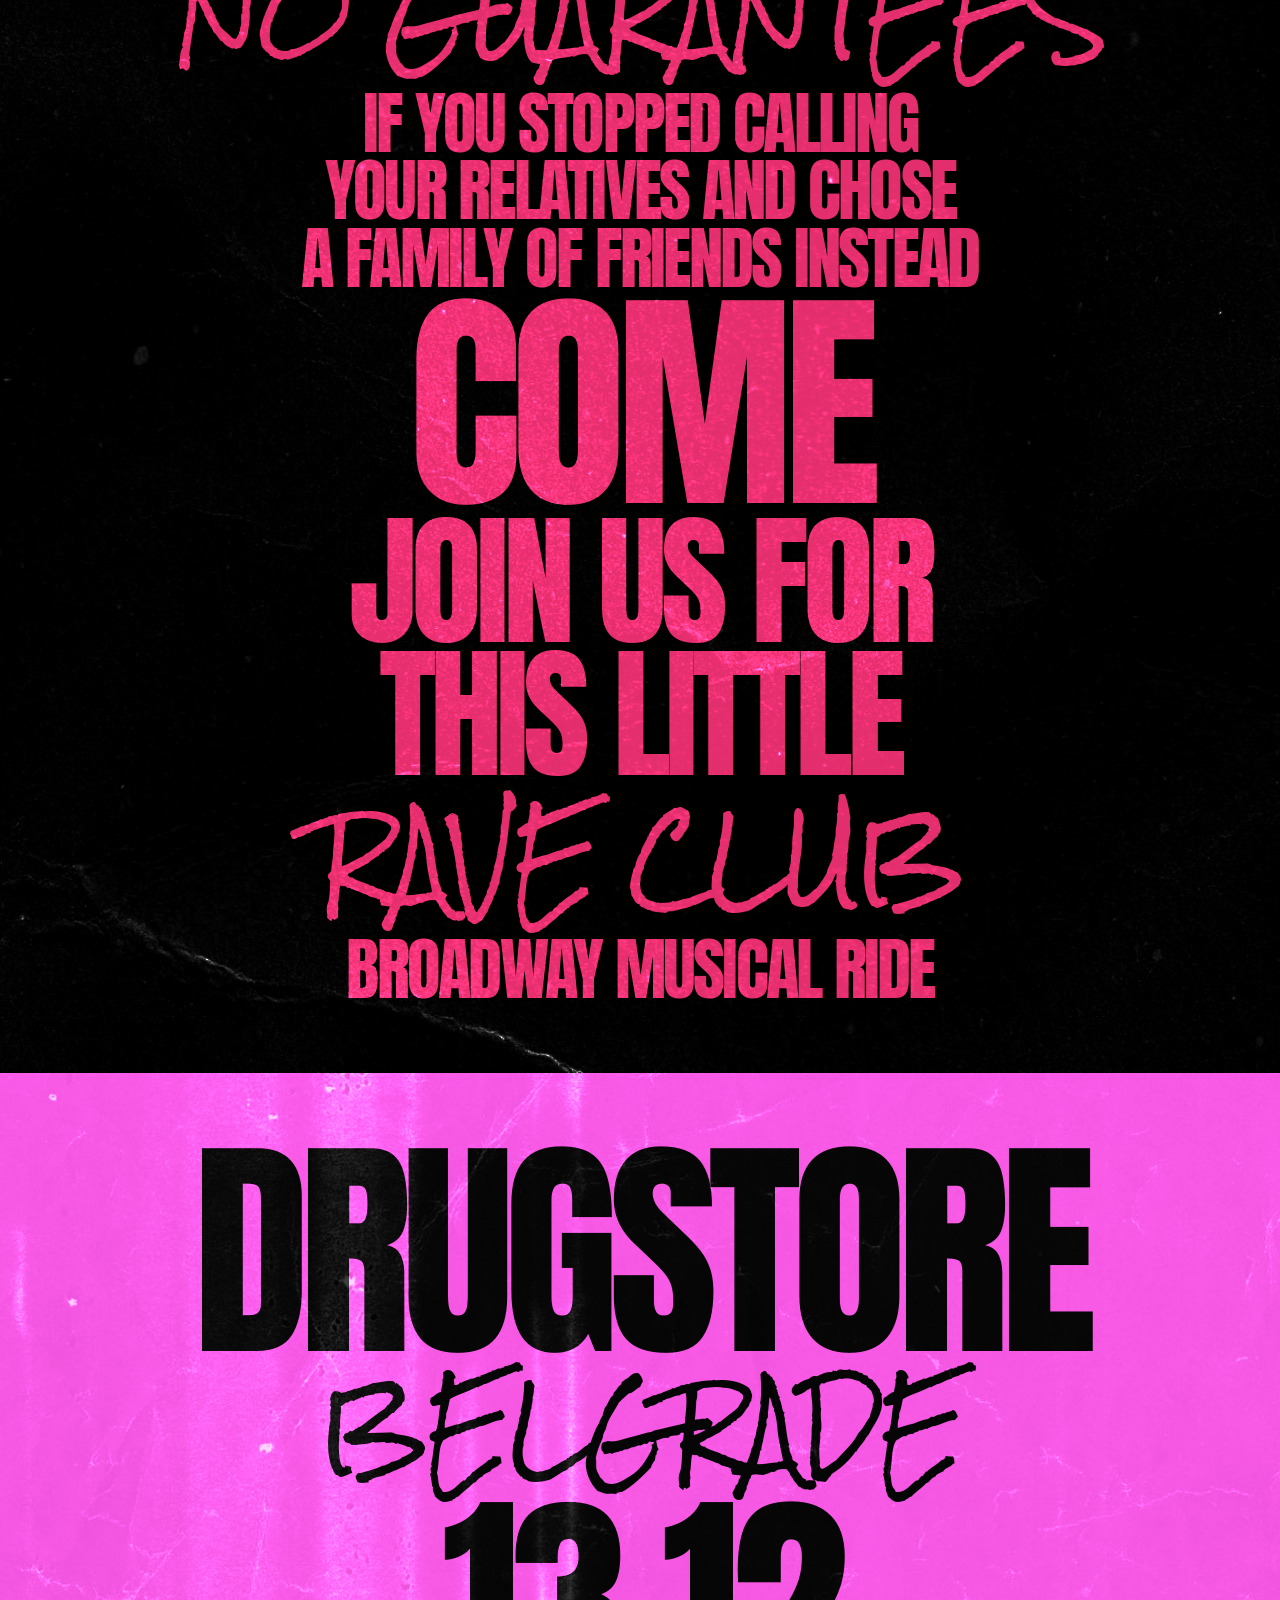
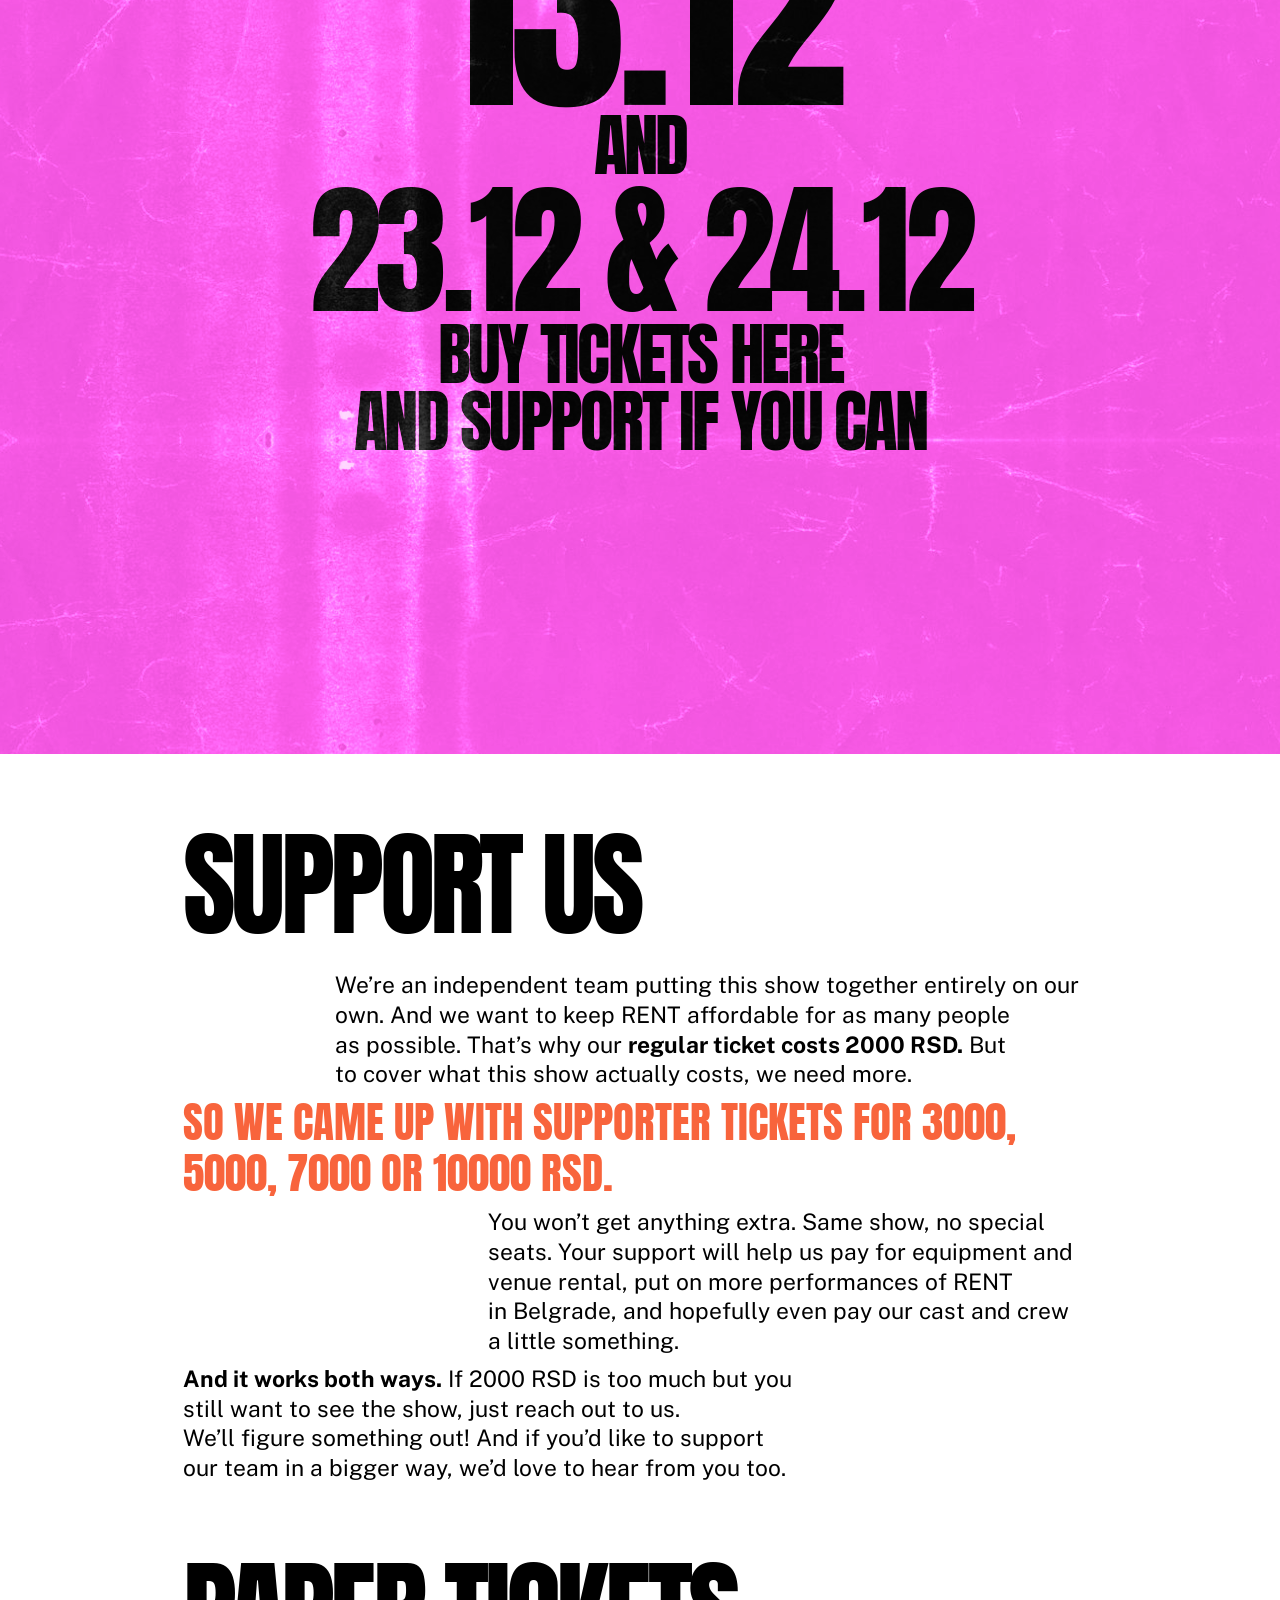
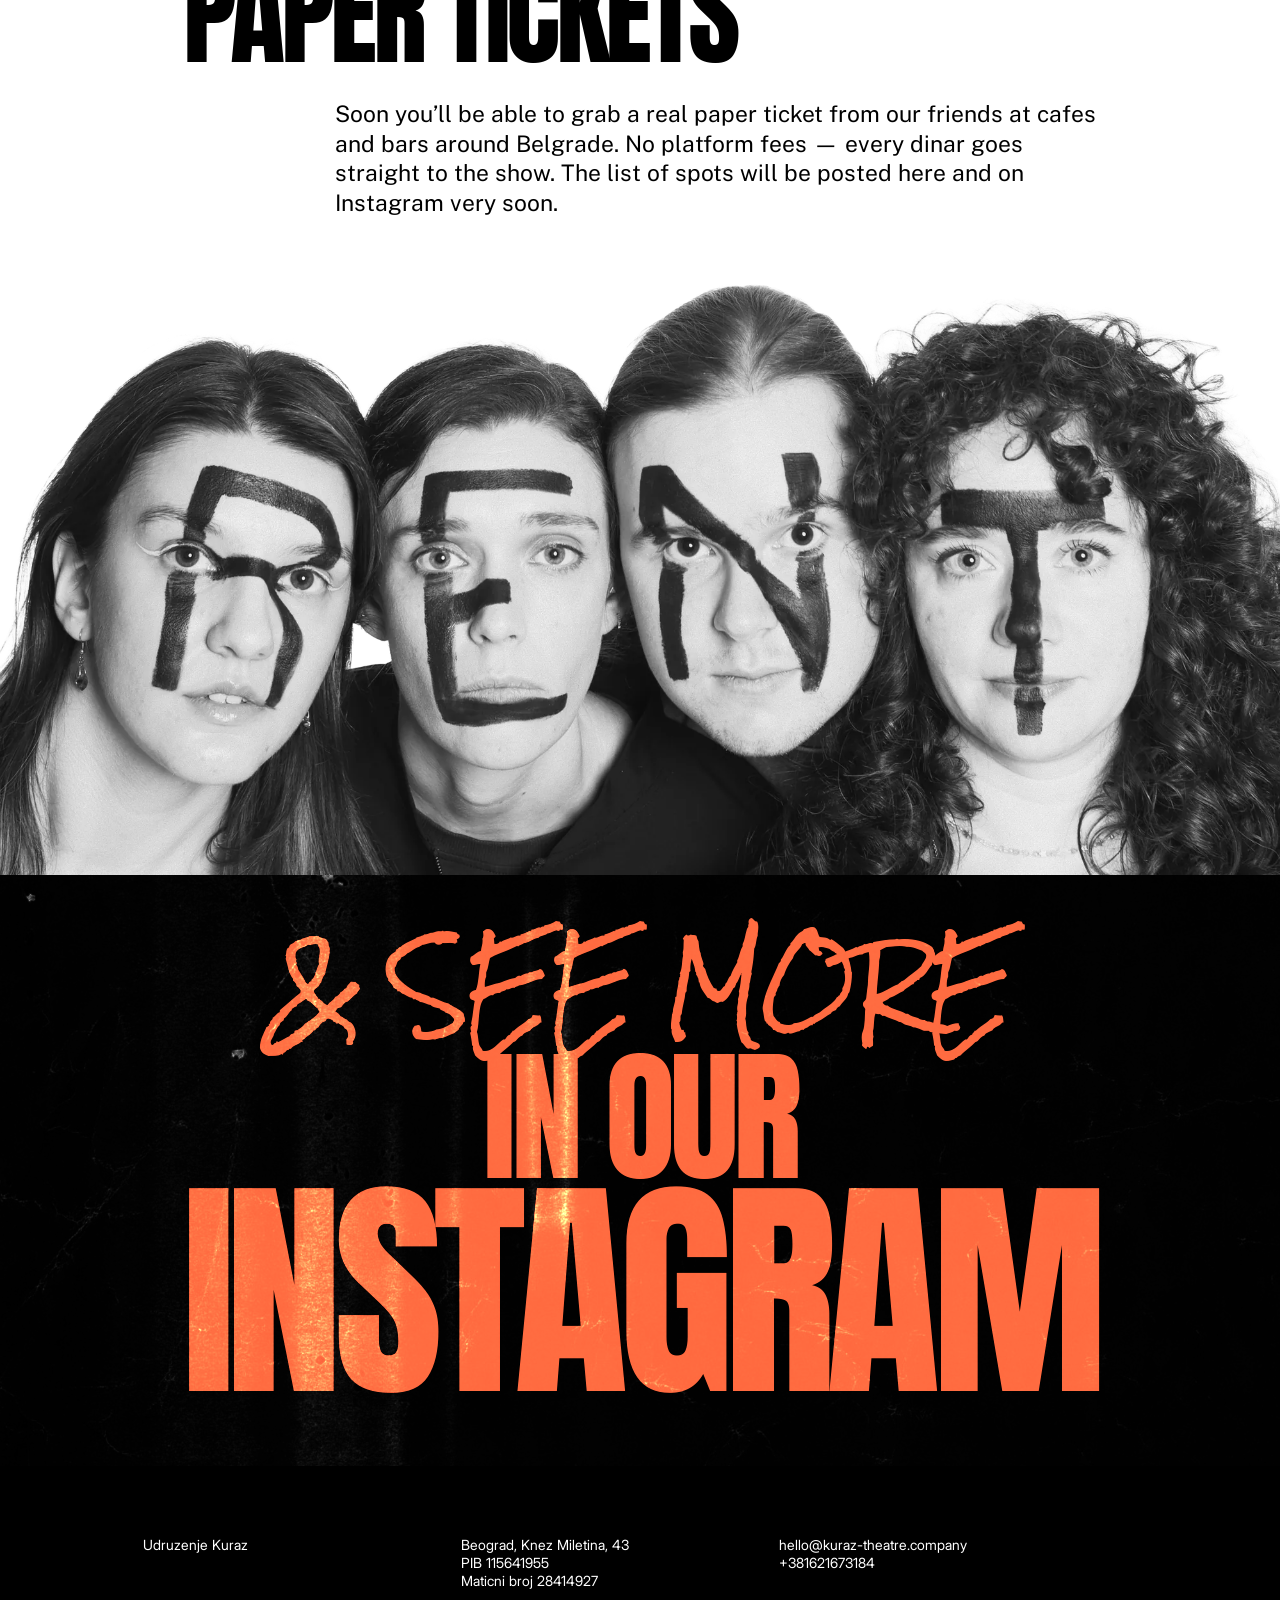
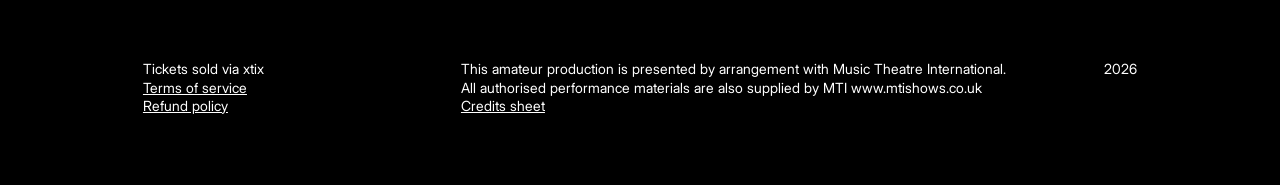
==== commit e097e397: "Draft: remove second photo switcher Co-Authored-By: Claude Opus 5.5 <noreply@anthropic.com> Claude-S" ====
--- a/draft/index.html
+++ b/draft/index.html
@@ -18,8 +18,8 @@
 <link rel="icon" type="image/png" sizes="32x32" href="../favicon-32.png">
 <link rel="apple-touch-icon" href="../apple-touch-icon.png">
 <script defer src="https://cloud.umami.is/script.js" data-website-id="f77260aa-2fc8-4497-9ee6-ddd14eaf5aa1"></script>
-<link rel="stylesheet" href="../fonts.css?v=202611021405">
-<link rel="stylesheet" href="style.css?v=202611021405">
+<link rel="stylesheet" href="../fonts.css?v=202611021425">
+<link rel="stylesheet" href="style.css?v=202611021425">
 </head>
 <body>
 
@@ -113,7 +113,6 @@
     <h2 class="sx__h t a" style="--d:150;--m:56" data-i18n="every_h">EVERYTHING IS RENT</h2>
     <div class="sx__body">
       <p class="sx__p o-r4" data-i18n="dx_ev1">The small print in your contract doesn’t mention that everything is rent. The flat, the city, the people you call family on a Tuesday night. We take as much as our hearts, our health and our bank cards can manage, and we keep it until our hearts expire (or our visas do).</p>
-      <div class="sx-img o-l6"><div class="slides" style="aspect-ratio:600/707"><img src="../images/draft/our-1.jpg" alt="" class="is-on"><img src="../images/draft/our-2.jpg" alt=""><img src="../images/draft/our-3.jpg" alt=""></div></div>
       <p class="sx__p o-l2" data-i18n="dx_ev2">For the characters, the crisis was AIDS. Today, everyone in the room has a crisis of their own. For some of us, it came with a war and a packed suitcase. For others, it’s the slow realisation that the place you call home doesn’t feel like yours anymore. It often feels as though there’s nothing we can do. Trust people in power who haven’t listened to us in years? Work ourselves to death just to keep a roof over our heads on a burning planet?</p>
       <p class="sx__q" data-i18n="dx_evq">RENT is about living right through it and not lowering your voice along the way.</p>
       <p class="sx__p o-l2" data-i18n="dx_ev3">We are also here to remind you there is still love. There is still friendship. There is still sex (safe, please!). No war, no border and no breaking news can take that away, and we’re angry that anyone tried.</p>
@@ -131,7 +130,7 @@
     <h2 class="sx__h t a" style="--d:150;--m:56" data-i18n="team_h">TEAM</h2>
     <div class="sx__body">
       <p class="sx__p o-l2" data-i18n="dx_tm1">We’re a cast and crew from Serbia, Russia and the US who decided to stage a Broadway musical with whatever time and money we could offer. We did it because we love this show deeply, and because right now Belgrade needs this story more than ever.</p>
-      <div class="sx-img o-l4" style="--r:1045/840;--op:50% 64%"><video autoplay muted loop playsinline webkit-playsinline preload="auto" poster="../images/team-poster.jpg?v=202611021405" aria-label="RENT team"><source src="../images/team.mp4?v=202611021405" type="video/mp4"><source src="../images/team.webm?v=202611021405" type="video/webm"></video></div>
+      <div class="sx-img o-l4" style="--r:1045/840;--op:50% 64%"><video autoplay muted loop playsinline webkit-playsinline preload="auto" poster="../images/team-poster.jpg?v=202611021425" aria-label="RENT team"><source src="../images/team.mp4?v=202611021425" type="video/mp4"><source src="../images/team.webm?v=202611021425" type="video/webm"></video></div>
       <a class="sx__q sx__link o-l4" href="../team/" data-i18n="dx_tmlink">get to know us better</a>
     </div>
 </section>
@@ -233,9 +232,9 @@
 <!-- ===== MOBILE STICKY CTA ===== -->
 <a href="#tickets" class="cta-bar cta-bar--fixed" data-i18n="cta_buy">BUY A TICKET</a>
 
-<script src="i18n.js?v=202611021405"></script>
-<script src="main.js?v=202611021405"></script>
+<script src="i18n.js?v=202611021425"></script>
+<script src="main.js?v=202611021425"></script>
 <script src="https://hub.xtix.ai/static/scripts/widget/xtixwidget.js"></script>
-<script src="fx.js?v=202611021405"></script>
+<script src="fx.js?v=202611021425"></script>
 </body>
 </html>
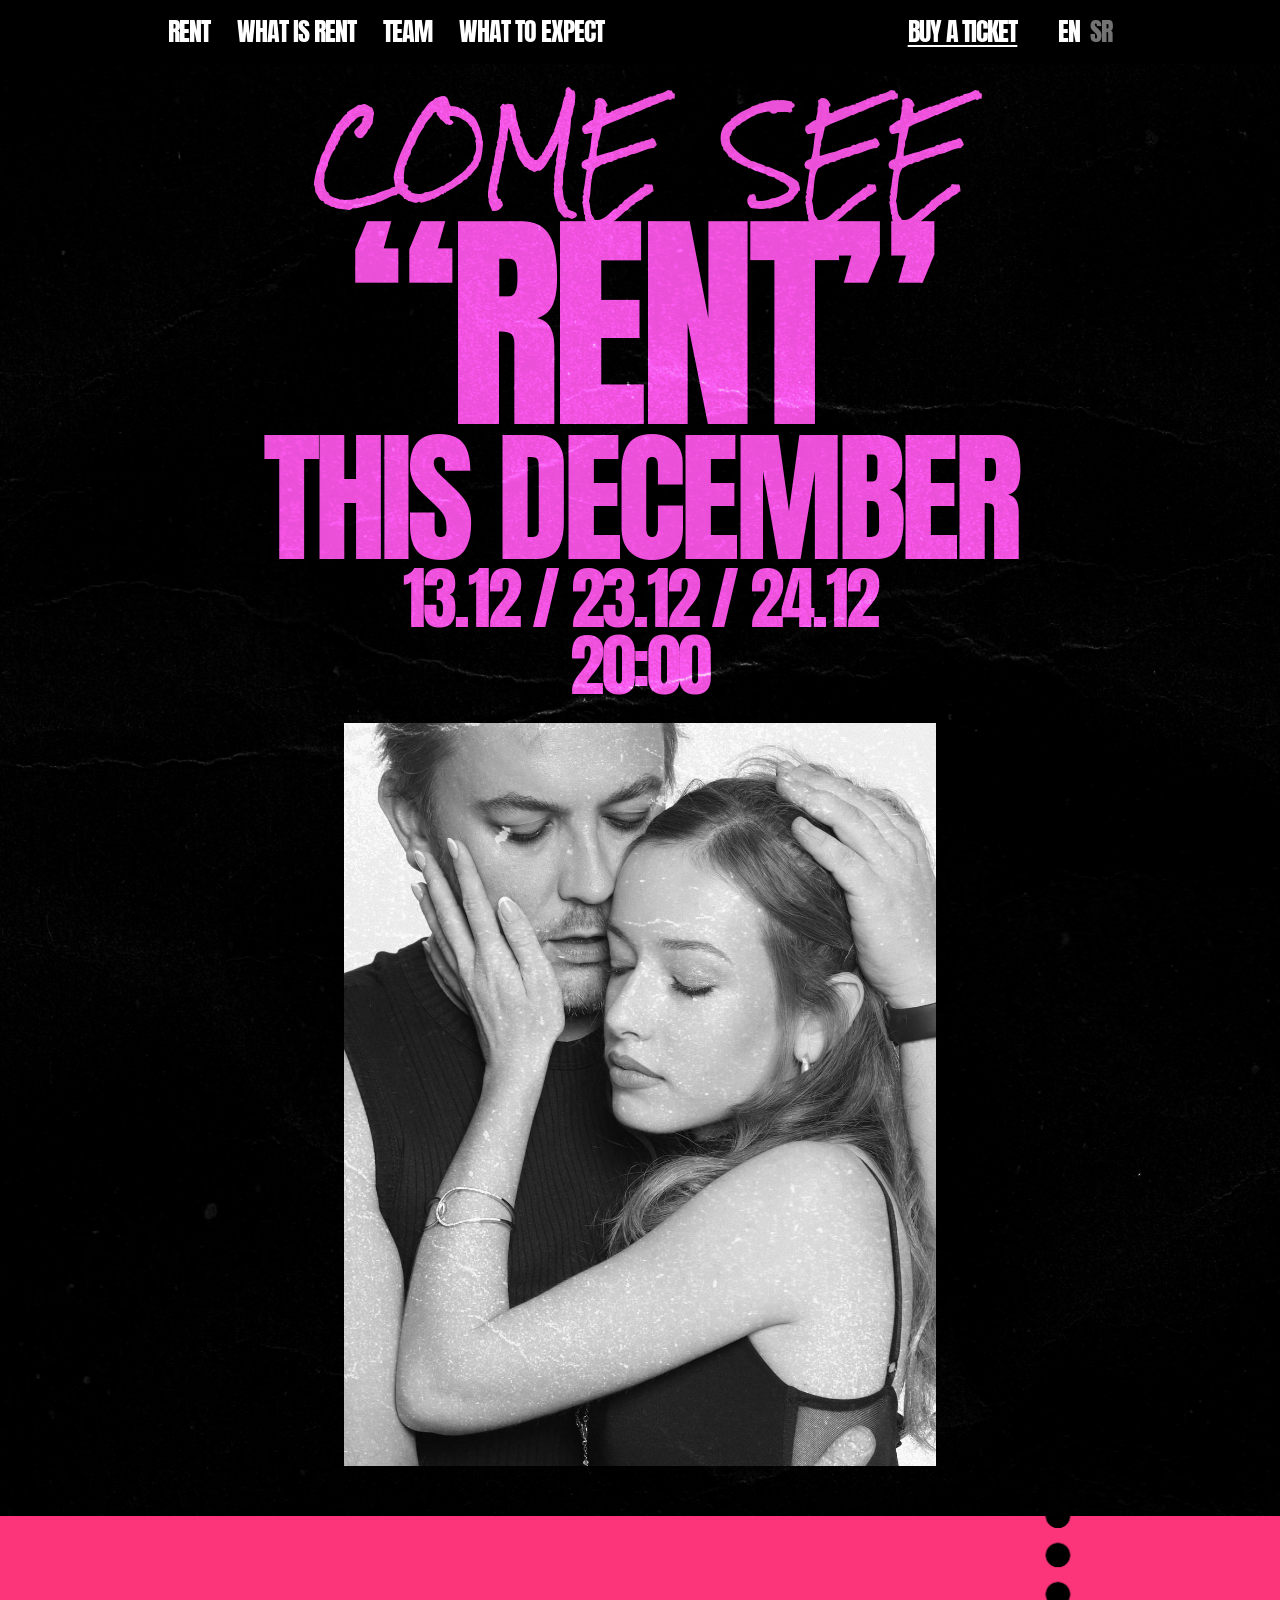
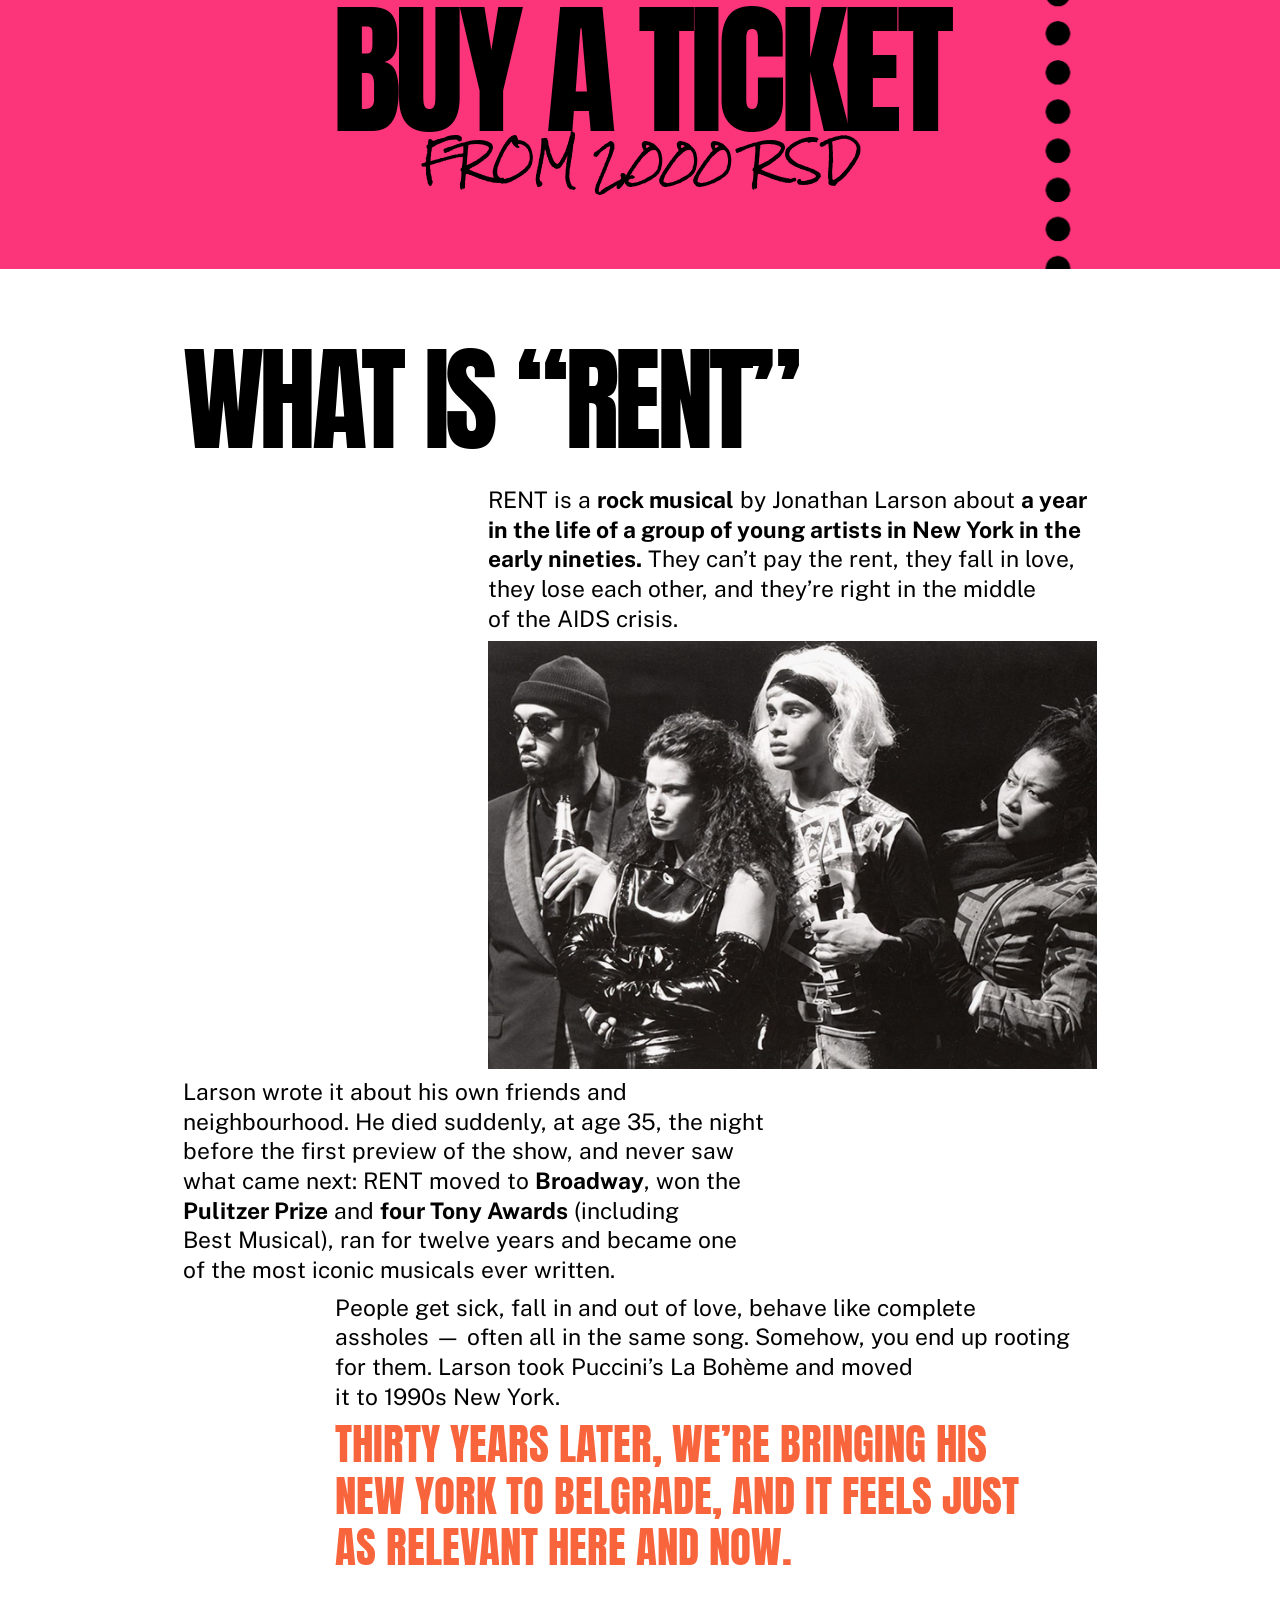
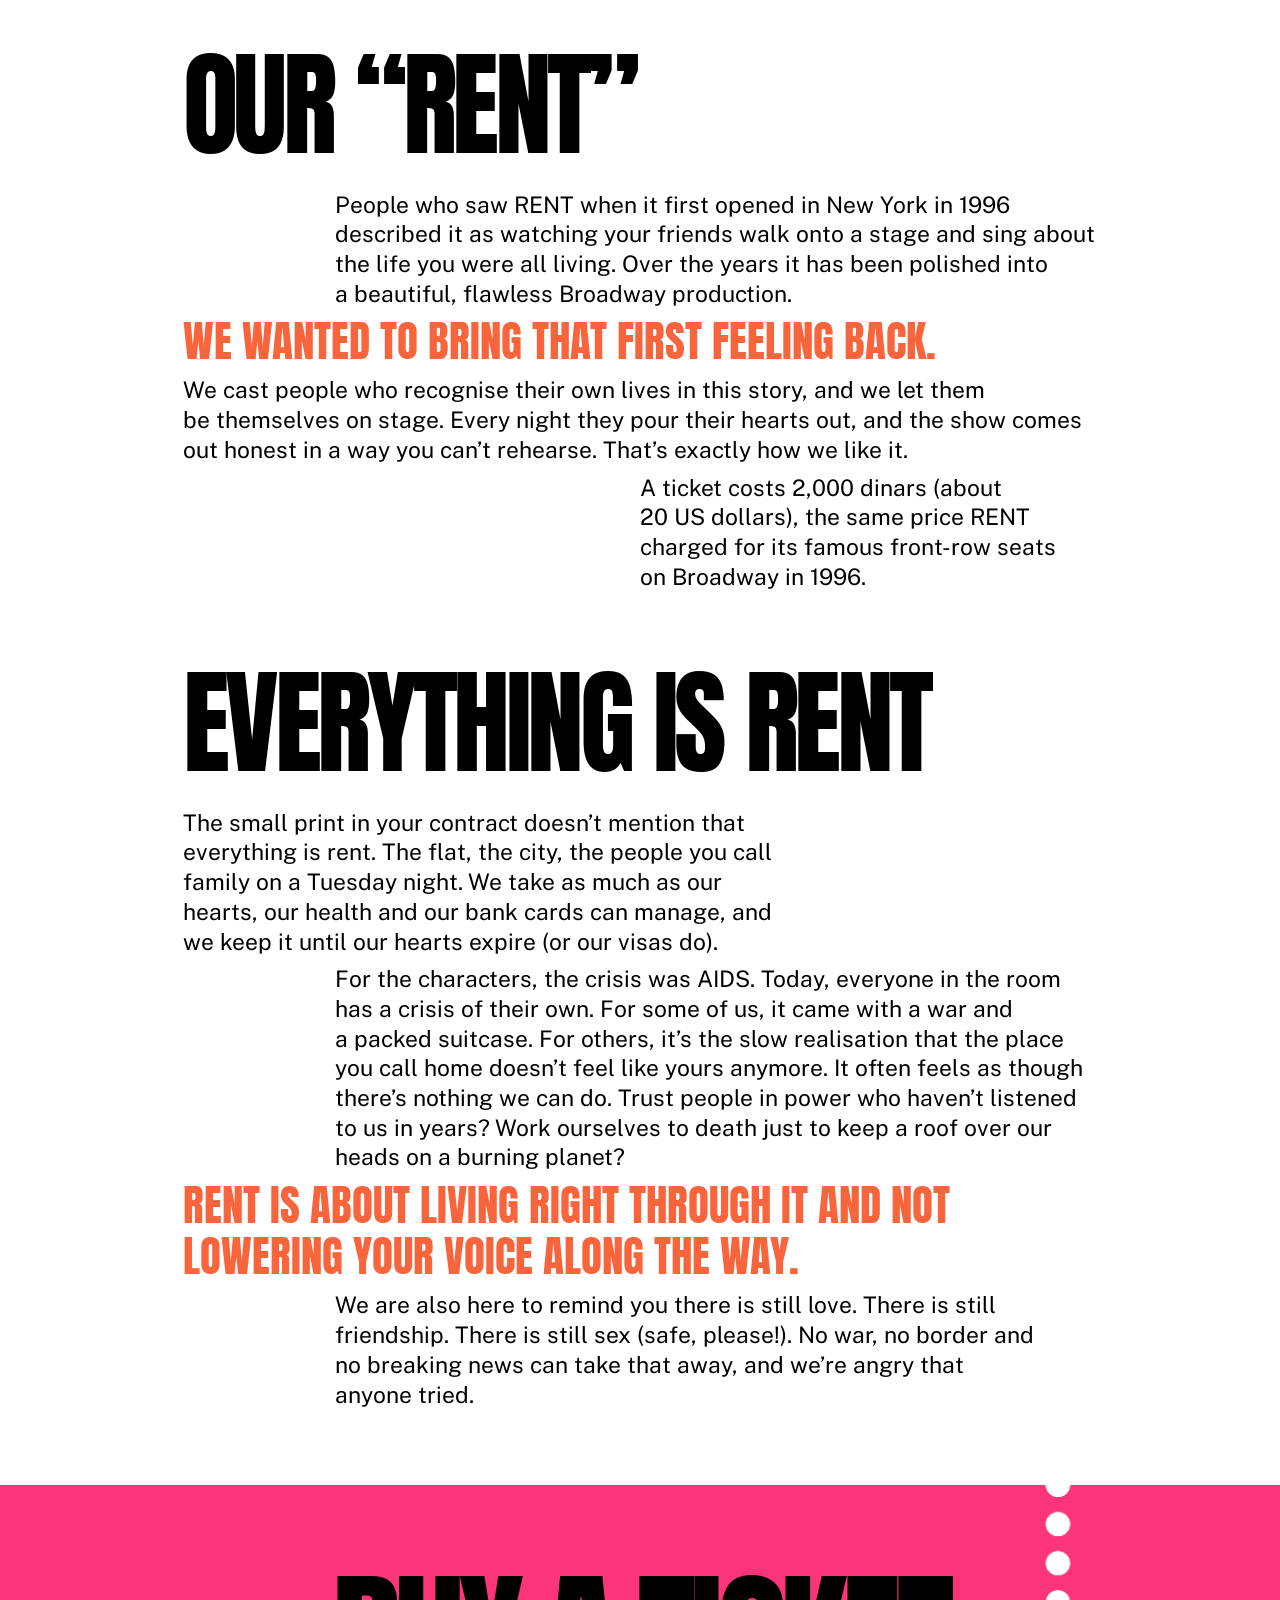
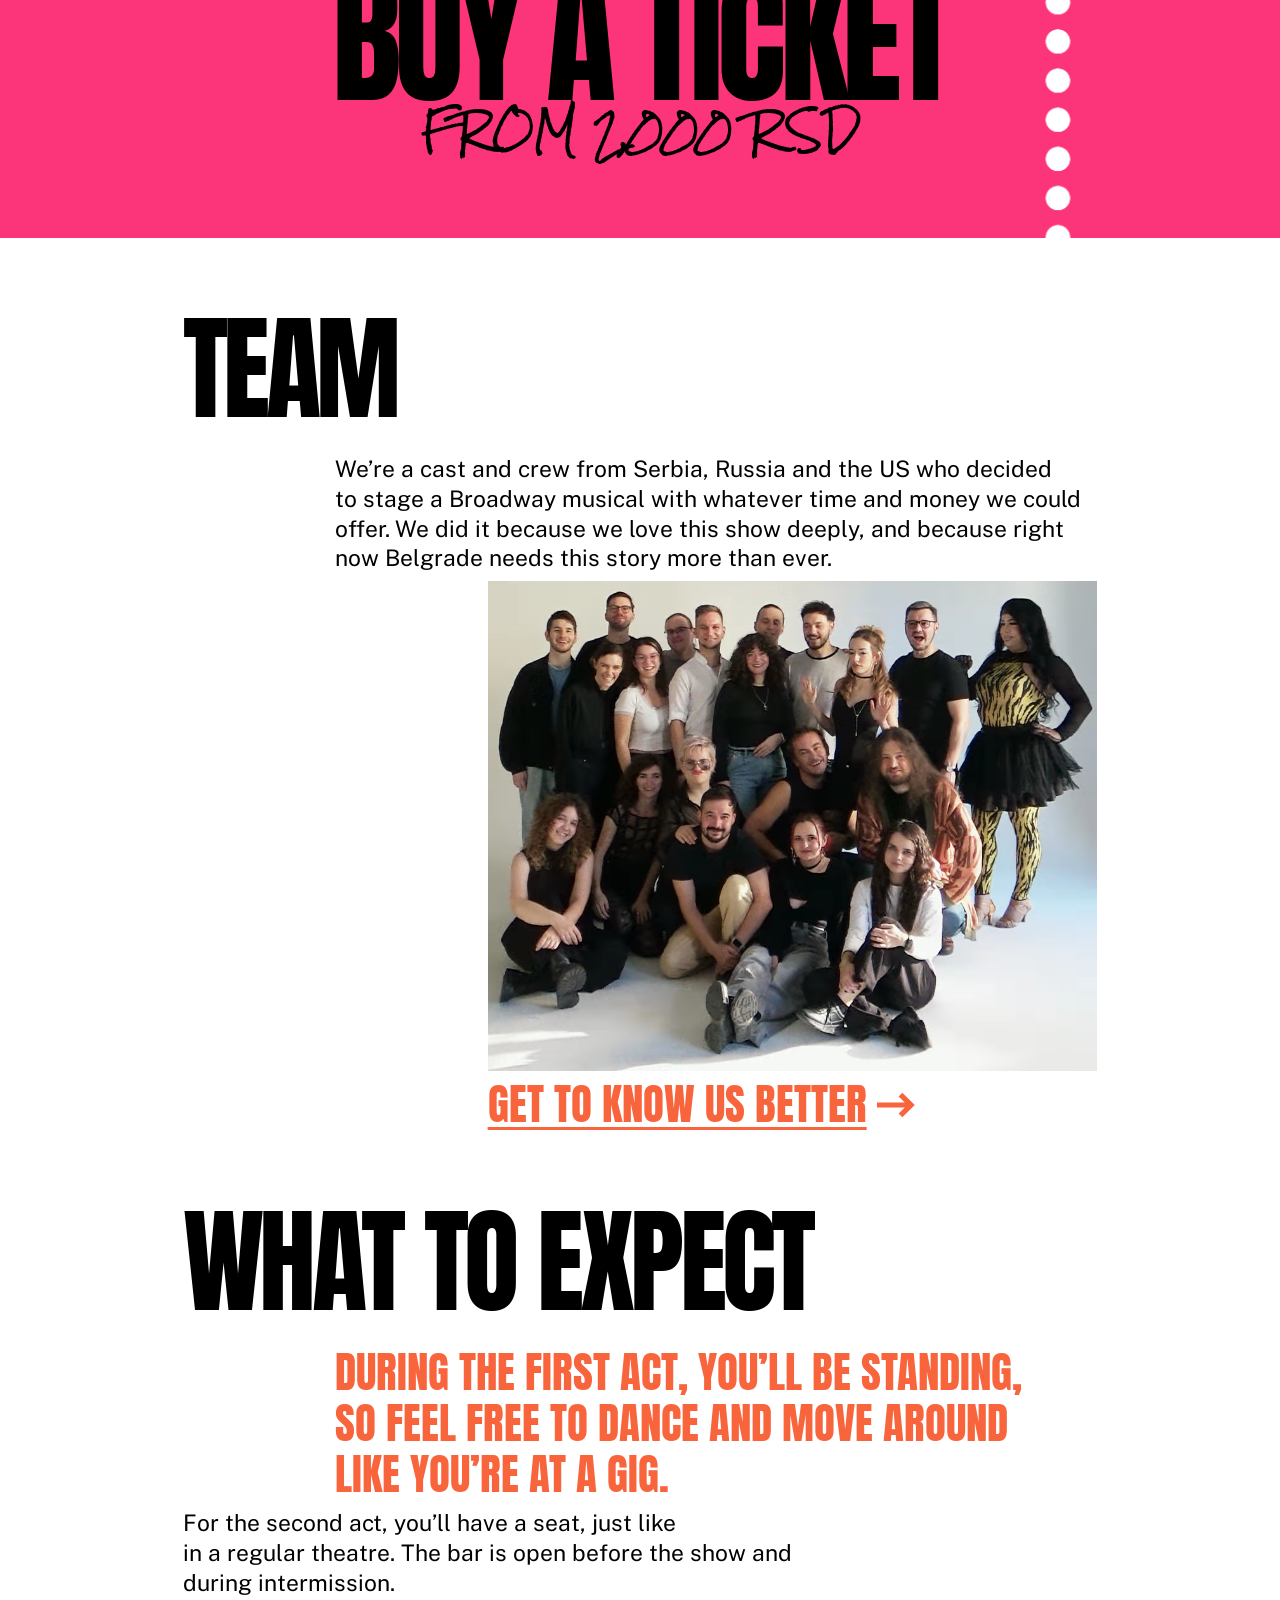
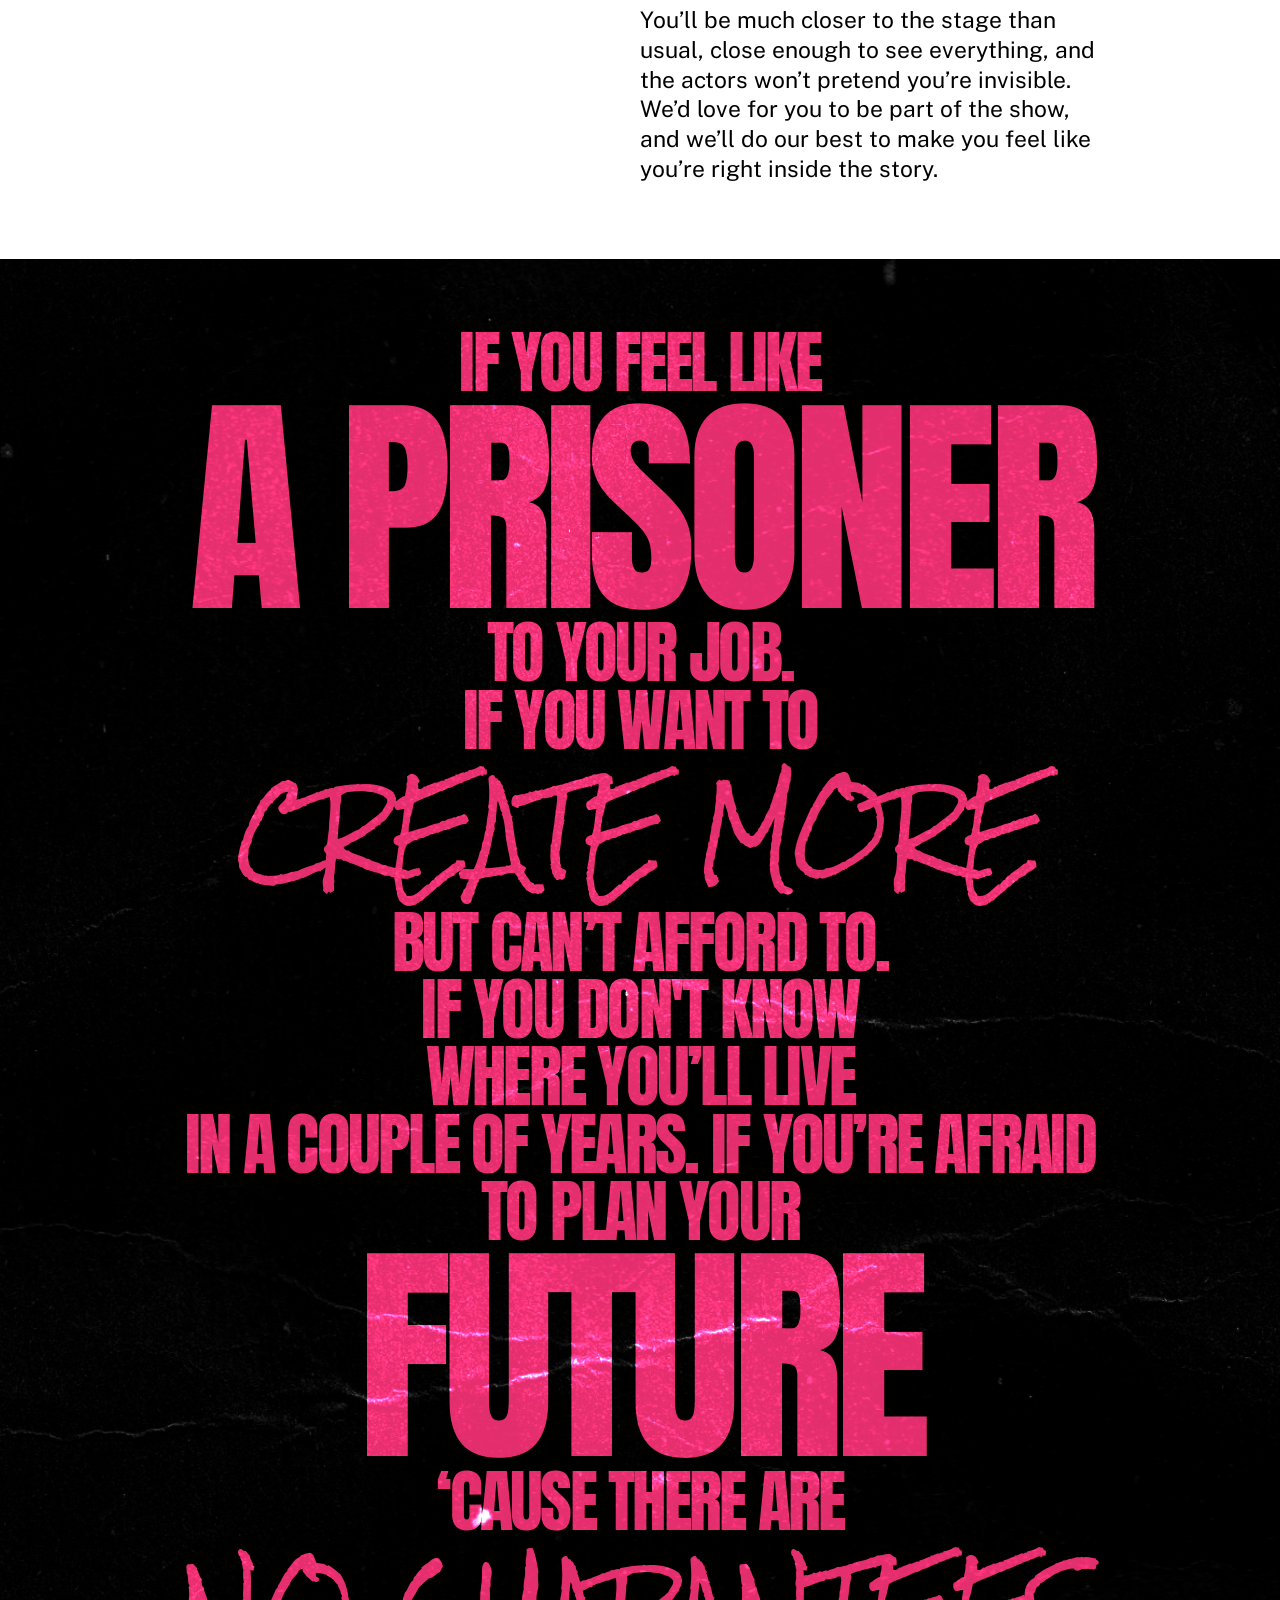
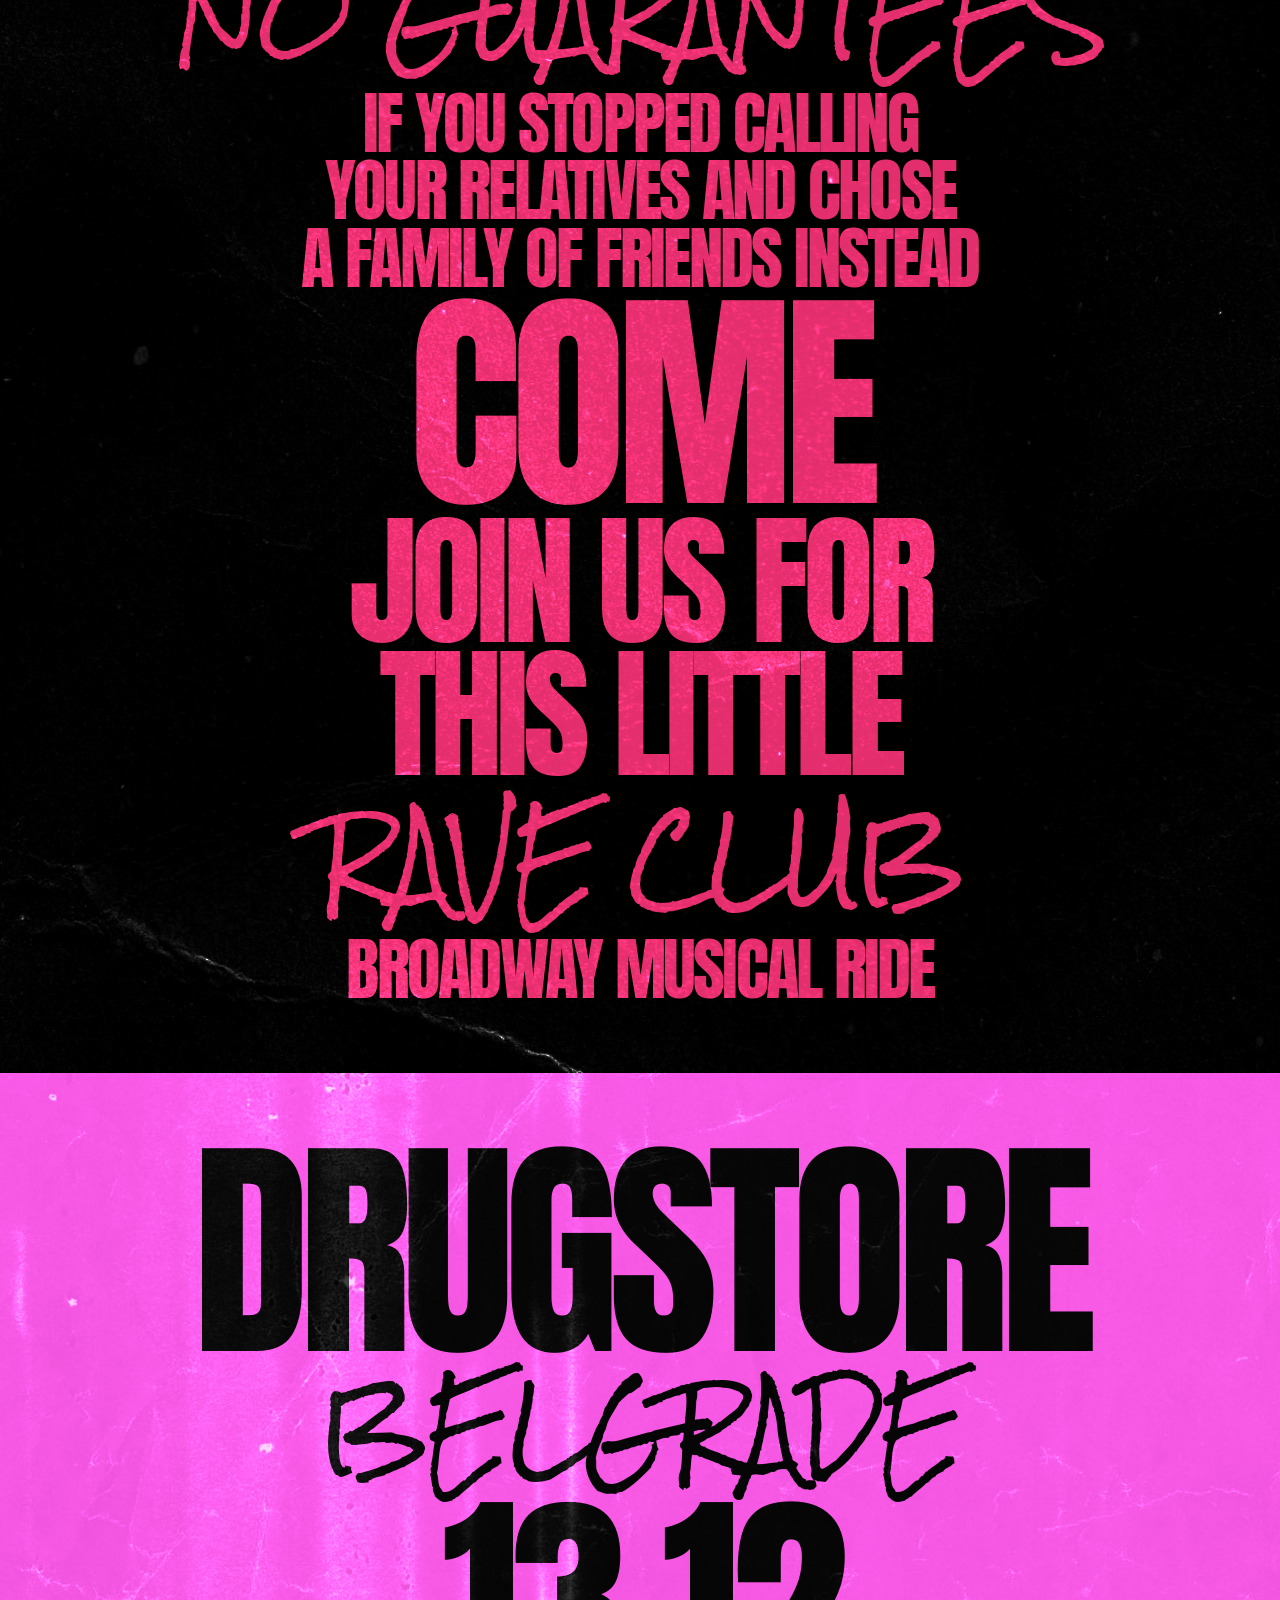
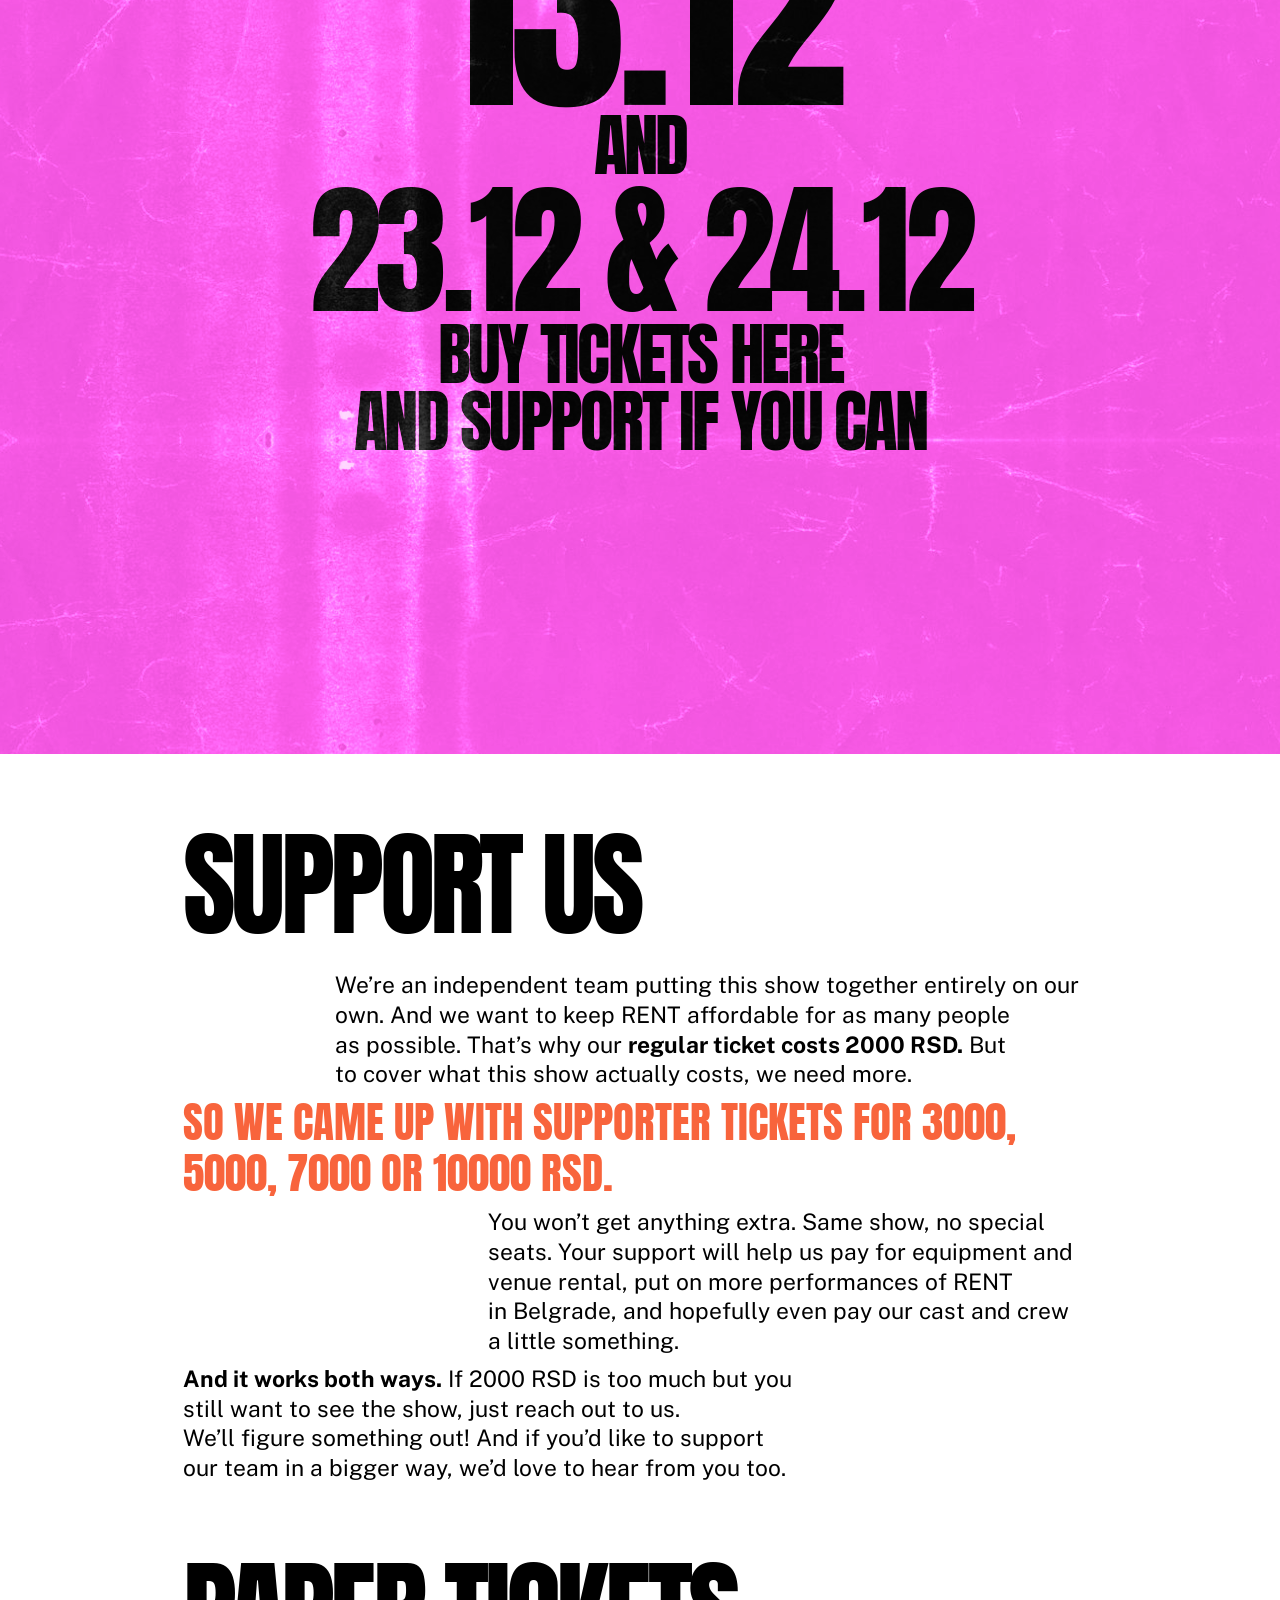
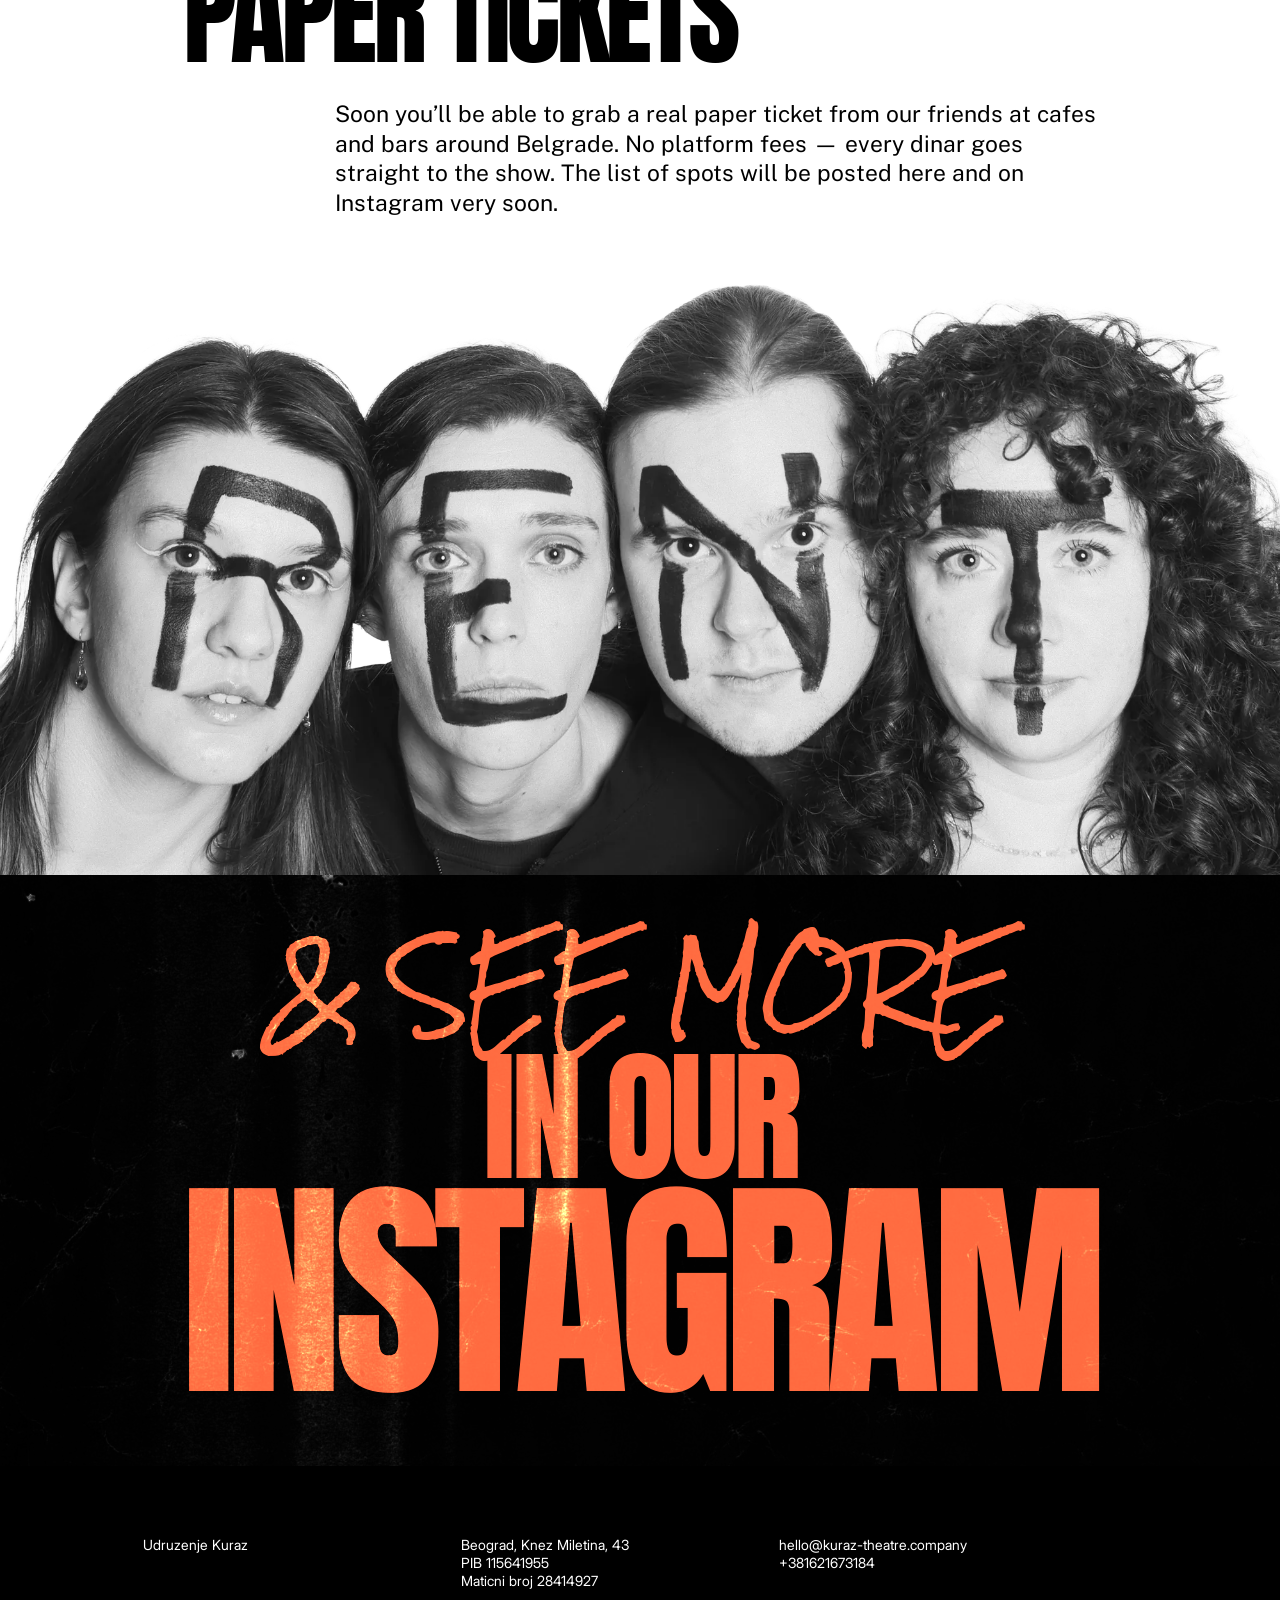
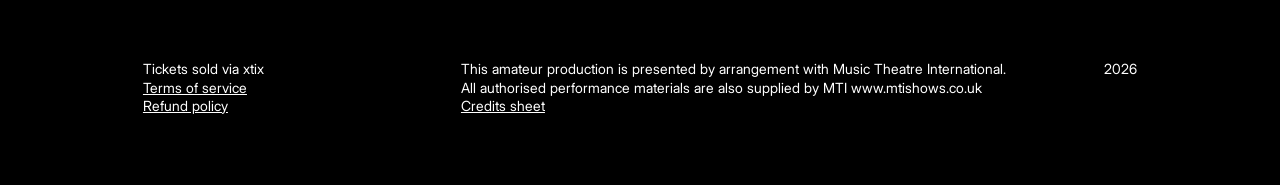
==== commit 72e7320d: "Draft: faster hero photo switching Co-Authored-By: Claude Opus 5.5 <noreply@anthropic.com> Claude-Se" ====
--- a/draft/index.html
+++ b/draft/index.html
@@ -18,8 +18,8 @@
 <link rel="icon" type="image/png" sizes="32x32" href="../favicon-32.png">
 <link rel="apple-touch-icon" href="../apple-touch-icon.png">
 <script defer src="https://cloud.umami.is/script.js" data-website-id="f77260aa-2fc8-4497-9ee6-ddd14eaf5aa1"></script>
-<link rel="stylesheet" href="../fonts.css?v=202611021425">
-<link rel="stylesheet" href="style.css?v=202611021425">
+<link rel="stylesheet" href="../fonts.css?v=202611021428">
+<link rel="stylesheet" href="style.css?v=202611021428">
 </head>
 <body>
 
@@ -130,7 +130,7 @@
     <h2 class="sx__h t a" style="--d:150;--m:56" data-i18n="team_h">TEAM</h2>
     <div class="sx__body">
       <p class="sx__p o-l2" data-i18n="dx_tm1">We’re a cast and crew from Serbia, Russia and the US who decided to stage a Broadway musical with whatever time and money we could offer. We did it because we love this show deeply, and because right now Belgrade needs this story more than ever.</p>
-      <div class="sx-img o-l4" style="--r:1045/840;--op:50% 64%"><video autoplay muted loop playsinline webkit-playsinline preload="auto" poster="../images/team-poster.jpg?v=202611021425" aria-label="RENT team"><source src="../images/team.mp4?v=202611021425" type="video/mp4"><source src="../images/team.webm?v=202611021425" type="video/webm"></video></div>
+      <div class="sx-img o-l4" style="--r:1045/840;--op:50% 64%"><video autoplay muted loop playsinline webkit-playsinline preload="auto" poster="../images/team-poster.jpg?v=202611021428" aria-label="RENT team"><source src="../images/team.mp4?v=202611021428" type="video/mp4"><source src="../images/team.webm?v=202611021428" type="video/webm"></video></div>
       <a class="sx__q sx__link o-l4" href="../team/" data-i18n="dx_tmlink">get to know us better</a>
     </div>
 </section>
@@ -232,9 +232,9 @@
 <!-- ===== MOBILE STICKY CTA ===== -->
 <a href="#tickets" class="cta-bar cta-bar--fixed" data-i18n="cta_buy">BUY A TICKET</a>
 
-<script src="i18n.js?v=202611021425"></script>
-<script src="main.js?v=202611021425"></script>
+<script src="i18n.js?v=202611021428"></script>
+<script src="main.js?v=202611021428"></script>
 <script src="https://hub.xtix.ai/static/scripts/widget/xtixwidget.js"></script>
-<script src="fx.js?v=202611021425"></script>
+<script src="fx.js?v=202611021428"></script>
 </body>
 </html>
